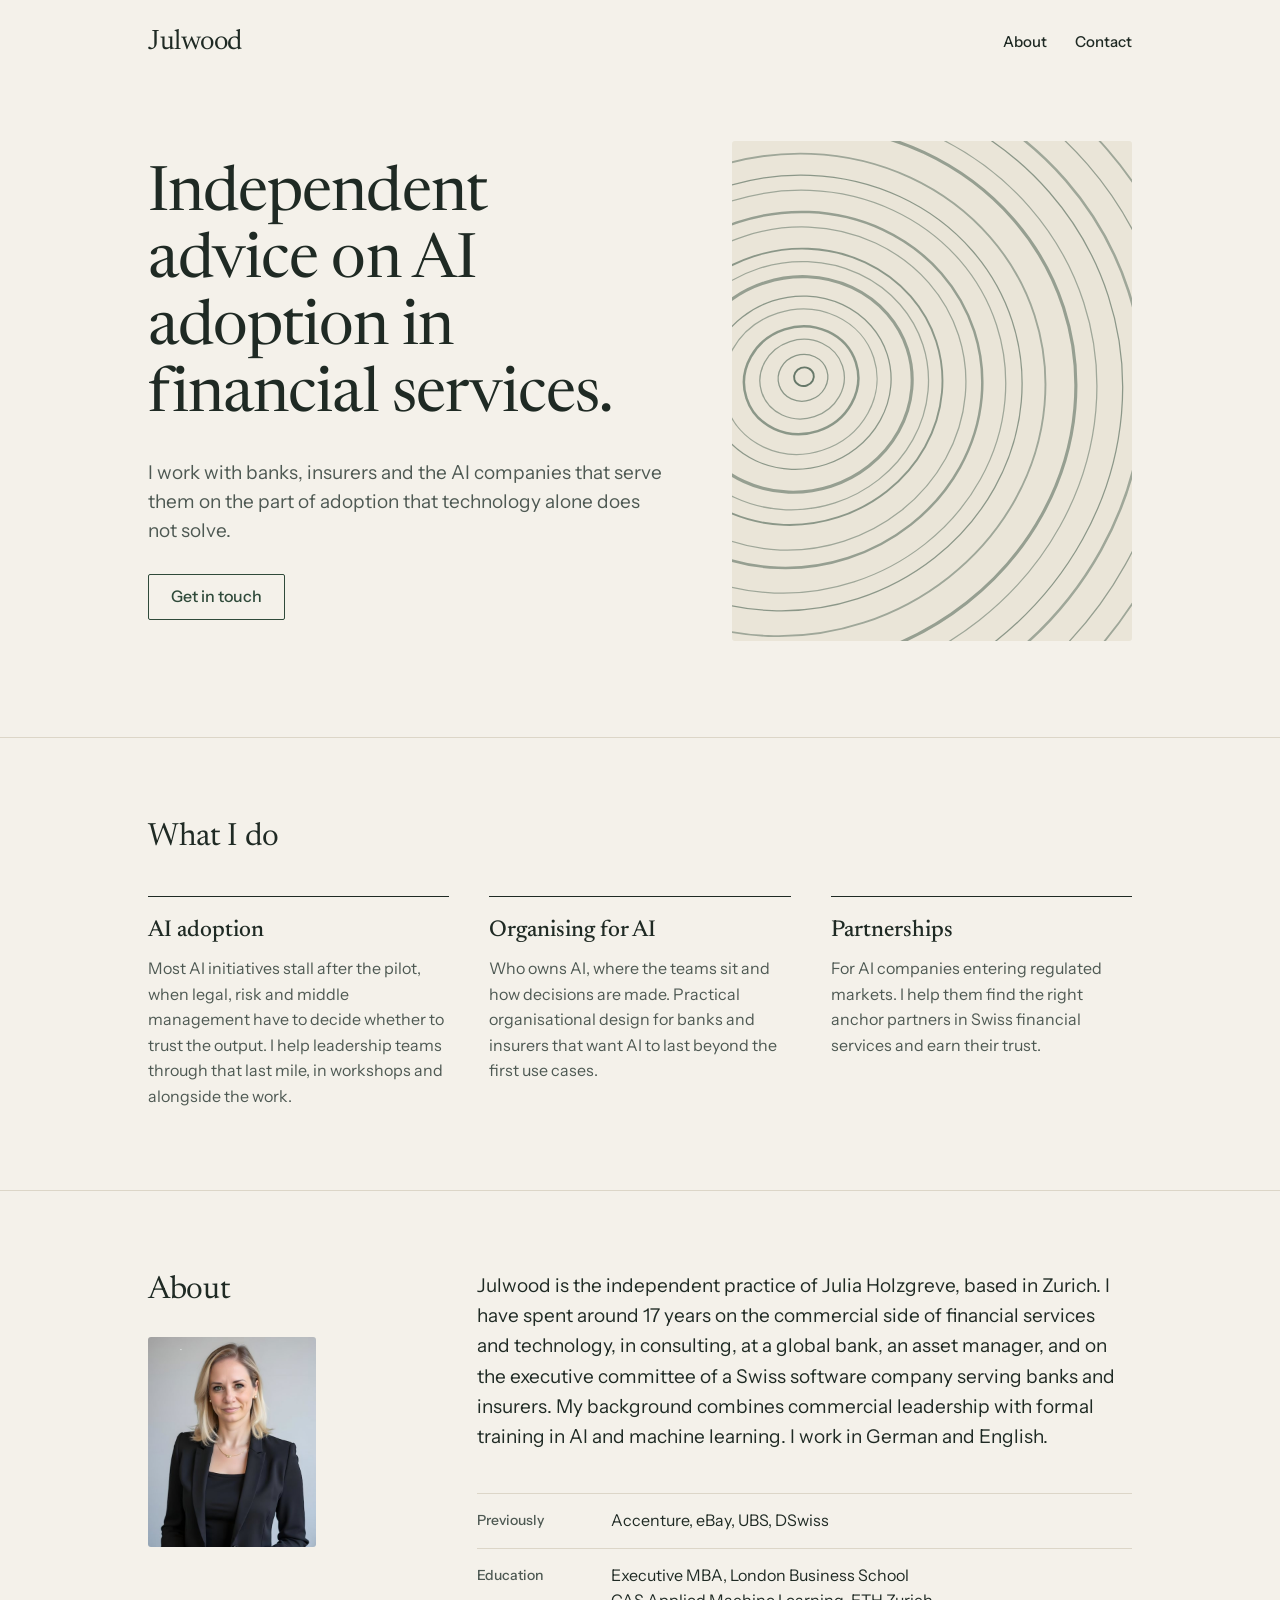
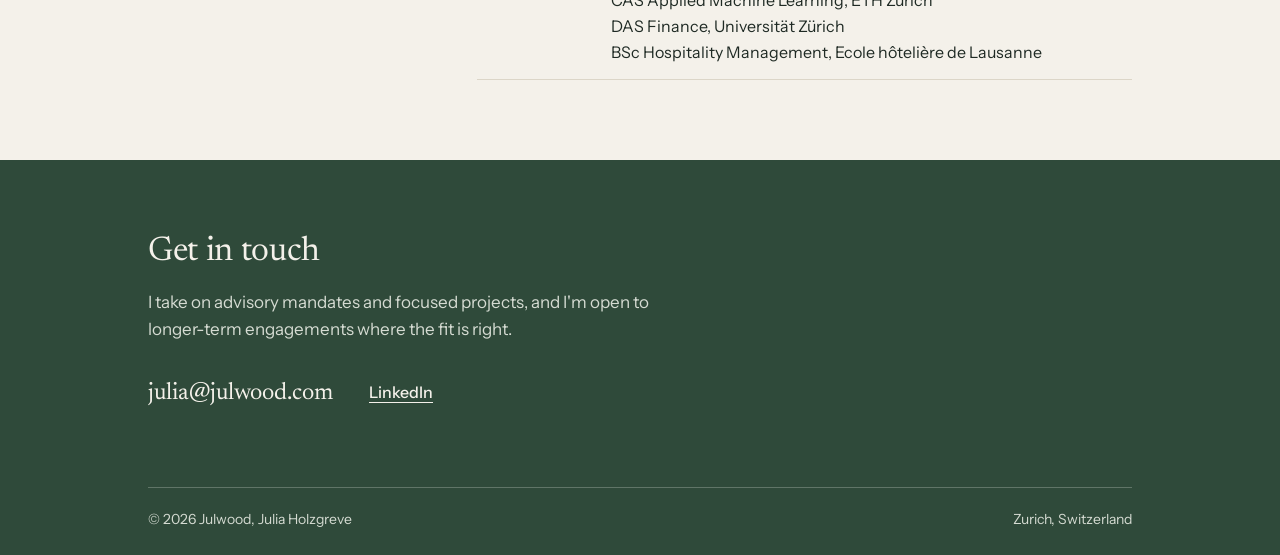
==== index.html @ 846b31ed "Add julwood.com one-page site Single-page site for Julwood: index.html with inline styles, portrait," ====
<!doctype html>
<html lang="en">
<head>
<meta charset="utf-8">
<meta name="viewport" content="width=device-width, initial-scale=1">
<title>Julwood | AI adoption in financial services</title>
<meta name="description" content="Julwood is the independent practice of Julia Holzgreve in Zurich. Independent advice on AI adoption in financial services.">
<link rel="canonical" href="https://julwood.com/">
<meta property="og:type" content="website">
<meta property="og:title" content="Julwood | AI adoption in financial services">
<meta property="og:description" content="Julwood is the independent practice of Julia Holzgreve in Zurich. Independent advice on AI adoption in financial services.">
<meta property="og:url" content="https://julwood.com/">
<meta name="theme-color" content="#F4F1EA">
<link rel="icon" href="favicon.svg" type="image/svg+xml">
<link rel="preconnect" href="https://fonts.googleapis.com">
<link rel="preconnect" href="https://fonts.gstatic.com" crossorigin>
<link href="https://fonts.googleapis.com/css2?family=Instrument+Sans:wght@400;500;600&amp;family=Newsreader:opsz,wght@6..72,300..500&amp;display=swap" rel="stylesheet">
<style>
:root {
  /* Layout: one centred column, max 1080px; sections stack, contact band fills the rest of the screen */
  --ground: #F4F1EA;
  --ink: #1F2A24;
  --accent: #2F4A3A;
  --muted: #4E5953;
  --line: #DCD6C8;
  --panel: #EAE5D8;
  --on-accent: #F4F1EA;
  --on-accent-muted: #D5DBD2;
  --serif: 'Newsreader', Georgia, 'Times New Roman', serif;
  --sans: 'Instrument Sans', system-ui, -apple-system, 'Segoe UI', sans-serif;
  color-scheme: light;
}
* { box-sizing: border-box; }
html { scroll-behavior: smooth; -webkit-text-size-adjust: 100%; text-size-adjust: 100%; }
body {
  margin: 0;
  min-height: 100vh;
  display: flex;
  flex-direction: column;
  background: var(--ground);
  color: var(--ink);
  font-family: var(--sans);
  font-size: 17px;
  line-height: 1.6;
}
a { color: var(--accent); }
a:hover { color: var(--ink); }
a:focus-visible { outline: 2px solid var(--accent); outline-offset: 3px; border-radius: 2px; }
h1, h2, h3, p { margin: 0; }
h1, h2, h3 { font-family: var(--serif); }
h2 { font-weight: 400; font-size: 32px; line-height: 1.2; letter-spacing: -0.01em; }

.wrap {
  width: 100%;
  max-width: 1080px;
  margin: 0 auto;
  padding-left: clamp(20px, 5vw, 48px);
  padding-right: clamp(20px, 5vw, 48px);
}

/* Header */
.site-header { padding-top: 20px; padding-bottom: 20px; display: flex; justify-content: space-between; align-items: center; gap: 24px; }
.wordmark { font-family: var(--serif); font-size: 28px; font-weight: 400; letter-spacing: -0.01em; color: var(--ink); text-decoration: none; display: inline-flex; align-items: center; min-height: 44px; }
.site-nav { display: flex; gap: 28px; align-items: center; }
.site-nav a { font-size: 15px; font-weight: 500; color: var(--ink); text-decoration: none; display: inline-flex; align-items: center; min-height: 44px; }
.site-nav a:hover, .wordmark:hover { color: var(--accent); }

main { flex: 1 0 auto; display: flex; flex-direction: column; }

/* Hero */
.hero { padding-top: 56px; padding-bottom: 96px; display: flex; flex-wrap: wrap; gap: 56px 64px; align-items: center; }
.hero-text { flex: 1 1 440px; min-width: 0; display: flex; flex-direction: column; gap: 28px; }
.hero h1 { font-weight: 400; font-size: clamp(38px, 5vw, 62px); line-height: 1.08; letter-spacing: -0.015em; text-wrap: balance; }
.hero-lead { font-size: 19px; line-height: 1.55; color: var(--muted); max-width: 30em; text-wrap: pretty; }
.button { align-self: flex-start; display: inline-flex; align-items: center; min-height: 46px; padding: 0 22px; border: 1px solid var(--accent); border-radius: 2px; color: var(--accent); font-size: 16px; font-weight: 500; text-decoration: none; transition: background-color 0.15s ease, color 0.15s ease; }
.button:hover { background: var(--accent); color: var(--on-accent); }
.rings { flex: 1 1 320px; max-width: 400px; aspect-ratio: 4 / 5; overflow: hidden; border-radius: 3px; background: var(--panel); color: var(--accent); }
.rings svg { width: 100%; height: 100%; display: block; }

/* Sections */
.band { border-top: 1px solid var(--line); }
.services { padding-top: 80px; padding-bottom: 80px; display: flex; flex-direction: column; gap: 40px; }
.service-grid { display: grid; grid-template-columns: repeat(auto-fit, minmax(min(260px, 100%), 1fr)); gap: 40px; }
.service { border-top: 1px solid var(--ink); padding-top: 20px; display: flex; flex-direction: column; gap: 10px; }
.service h3 { font-weight: 500; font-size: 23px; line-height: 1.25; }
.service p { font-size: 16px; line-height: 1.6; color: var(--muted); text-wrap: pretty; }

.about { padding-top: 80px; padding-bottom: 80px; display: flex; flex-wrap: wrap; gap: 32px 64px; }
.about-side { flex: 1 1 200px; display: flex; flex-direction: column; gap: 28px; align-items: flex-start; }
.portrait { width: 168px; height: 210px; object-fit: cover; object-position: 50% 15%; border-radius: 3px; display: block; }
.about-main { flex: 3 1 460px; min-width: 0; display: flex; flex-direction: column; gap: 24px; }
.about-text { font-size: 19px; line-height: 1.6; max-width: 34em; text-wrap: pretty; }
.facts { margin: 16px 0 0; display: flex; flex-direction: column; border-bottom: 1px solid var(--line); }
.fact { display: flex; flex-wrap: wrap; gap: 4px 24px; padding: 14px 0; border-top: 1px solid var(--line); }
.fact dt { flex: 0 0 110px; font-size: 14px; font-weight: 500; color: var(--muted); line-height: 1.85; }
.fact dd { flex: 1 1 260px; margin: 0; font-size: 16px; }

/* Contact */
.contact { flex: 1 0 auto; display: flex; flex-direction: column; justify-content: space-between; background: var(--accent); color: var(--on-accent); }
.contact-inner { padding-top: 72px; padding-bottom: 72px; display: flex; flex-direction: column; gap: 16px; }
.contact h2 { font-size: 34px; }
.contact-lead { font-size: 17px; line-height: 1.6; color: var(--on-accent-muted); max-width: 32em; text-wrap: pretty; }
.contact-links { margin-top: 12px; display: flex; flex-wrap: wrap; gap: 8px 36px; align-items: center; }
.contact a { color: var(--on-accent); text-underline-offset: 4px; display: inline-flex; align-items: center; min-height: 44px; }
.contact a:hover { color: #FFFFFF; }
.contact a:focus-visible { outline-color: var(--on-accent); }
.contact-email { font-family: var(--serif); font-size: 24px; line-height: 1.3; text-decoration: none; overflow-wrap: anywhere; }
.contact-email:hover { text-decoration: underline; }
.contact-linkedin { font-size: 16px; font-weight: 500; }
.site-footer-inner { border-top: 1px solid rgba(244, 241, 234, 0.25); padding: 20px 0 24px; display: flex; flex-wrap: wrap; justify-content: space-between; gap: 4px 24px; font-size: 14px; color: var(--on-accent-muted); }

@media (prefers-reduced-motion: reduce) {
  html { scroll-behavior: auto; }
  .button { transition: none; }
}
</style>
</head>
<body id="top">

<header class="wrap site-header">
  <a class="wordmark" href="#top">Julwood</a>
  <nav class="site-nav" aria-label="Sections">
    <a href="#about">About</a>
    <a href="#contact">Contact</a>
  </nav>
</header>

<main>

<section class="wrap hero">
  <div class="hero-text">
    <h1>Independent advice on AI adoption in financial services.</h1>
    <p class="hero-lead">I work with banks, insurers and the AI companies that serve them on the part of adoption that technology alone does not solve.</p>
    <a class="button" href="#contact">Get in touch</a>
  </div>
  <div class="rings">
    <svg aria-hidden="true" viewBox="200 40 320 400" preserveAspectRatio="xMidYMid slice">
      <g fill="none" stroke="currentColor" transform="rotate(-18 258 228)">
        <ellipse cx="257.4" cy="228.4" rx="8" ry="7.4" stroke-width="1.5" opacity="0.7"></ellipse>
        <ellipse cx="256.4" cy="229" rx="20" ry="18.6" stroke-width="1" opacity="0.5"></ellipse>
        <ellipse cx="255.4" cy="229.8" rx="34" ry="31.6" stroke-width="1" opacity="0.45"></ellipse>
        <ellipse cx="254.4" cy="230.4" rx="46" ry="42.8" stroke-width="2" opacity="0.5"></ellipse>
        <ellipse cx="253.2" cy="231.2" rx="62" ry="57.7" stroke-width="1" opacity="0.4"></ellipse>
        <ellipse cx="252.3" cy="231.8" rx="74" ry="68.8" stroke-width="1" opacity="0.5"></ellipse>
        <ellipse cx="250.9" cy="232.8" rx="92" ry="85.6" stroke-width="2.5" opacity="0.45"></ellipse>
        <ellipse cx="249.8" cy="233.5" rx="106" ry="98.6" stroke-width="1" opacity="0.4"></ellipse>
        <ellipse cx="248.8" cy="234.1" rx="118" ry="109.7" stroke-width="1.5" opacity="0.5"></ellipse>
        <ellipse cx="247.3" cy="235.1" rx="138" ry="128.3" stroke-width="1" opacity="0.4"></ellipse>
        <ellipse cx="246.2" cy="235.9" rx="152" ry="141.4" stroke-width="2" opacity="0.45"></ellipse>
        <ellipse cx="244.7" cy="236.9" rx="172" ry="160" stroke-width="1" opacity="0.4"></ellipse>
        <ellipse cx="243.6" cy="237.6" rx="186" ry="173" stroke-width="1" opacity="0.5"></ellipse>
        <ellipse cx="242" cy="238.7" rx="206" ry="191.6" stroke-width="1.5" opacity="0.4"></ellipse>
        <ellipse cx="240" cy="240" rx="232" ry="215.8" stroke-width="2.5" opacity="0.45"></ellipse>
        <ellipse cx="238.6" cy="240.9" rx="250" ry="232.5" stroke-width="1" opacity="0.4"></ellipse>
        <ellipse cx="236.9" cy="242.1" rx="272" ry="253" stroke-width="1" opacity="0.5"></ellipse>
        <ellipse cx="235.5" cy="243" rx="290" ry="269.7" stroke-width="2" opacity="0.4"></ellipse>
        <ellipse cx="233.6" cy="244.2" rx="314" ry="292" stroke-width="1" opacity="0.45"></ellipse>
        <ellipse cx="231.9" cy="245.4" rx="336" ry="312.5" stroke-width="1.5" opacity="0.4"></ellipse>
        <ellipse cx="230.1" cy="246.6" rx="360" ry="334.8" stroke-width="1" opacity="0.45"></ellipse>
      </g>
    </svg>
  </div>
</section>

<section class="band" aria-labelledby="services-title">
  <div class="wrap services">
    <h2 id="services-title">What I do</h2>
    <div class="service-grid">
      <div class="service">
        <h3>AI adoption</h3>
        <p>Most AI initiatives stall after the pilot, when legal, risk and middle management have to decide whether to trust the output. I help leadership teams through that last mile, in workshops and alongside the work.</p>
      </div>
      <div class="service">
        <h3>Organising for AI</h3>
        <p>Who owns AI, where the teams sit and how decisions are made. Practical organisational design for banks and insurers that want AI to last beyond the first use cases.</p>
      </div>
      <div class="service">
        <h3>Partnerships</h3>
        <p>For AI companies entering regulated markets. I help them find the right anchor partners in Swiss financial services and earn their trust.</p>
      </div>
    </div>
  </div>
</section>

<section class="band" id="about" aria-labelledby="about-title">
  <div class="wrap about">
    <div class="about-side">
      <h2 id="about-title">About</h2>
      <img class="portrait" src="assets/julia-holzgreve.jpg" width="168" height="210" alt="Portrait of Julia Holzgreve">
    </div>
    <div class="about-main">
      <p class="about-text">Julwood is the independent practice of Julia Holzgreve, based in Zurich. I have spent around 17 years on the commercial side of financial services and technology, in consulting, at a global bank, an asset manager, and on the executive committee of a Swiss software company serving banks and insurers. My background combines commercial leadership with formal training in AI and machine learning. I work in German and English.</p>
      <dl class="facts">
        <div class="fact">
          <dt>Previously</dt>
          <dd>Accenture, eBay, UBS, DSwiss</dd>
        </div>
        <div class="fact">
          <dt>Education</dt>
          <dd>Executive MBA, London Business School<br>CAS Applied Machine Learning, ETH Zurich<br>DAS Finance, Universität Zürich<br>BSc Hospitality Management, Ecole hôtelière de Lausanne</dd>
        </div>
      </dl>
    </div>
  </div>
</section>

<section class="contact" id="contact" aria-labelledby="contact-title">
  <div class="wrap contact-inner">
    <h2 id="contact-title">Get in touch</h2>
    <p class="contact-lead">I take on advisory mandates and focused projects, and I'm open to longer-term engagements where the fit is right.</p>
    <div class="contact-links">
      <a class="contact-email" href="mailto:julia@julwood.com">julia@julwood.com</a>
      <a class="contact-linkedin" href="https://www.linkedin.com/in/jholzgreve/" rel="noopener">LinkedIn</a>
    </div>
  </div>
  <footer class="wrap">
    <div class="site-footer-inner">
      <span>© 2026 Julwood, Julia Holzgreve</span>
      <span>Zurich, Switzerland</span>
    </div>
  </footer>
</section>

</main>

</body>
</html>
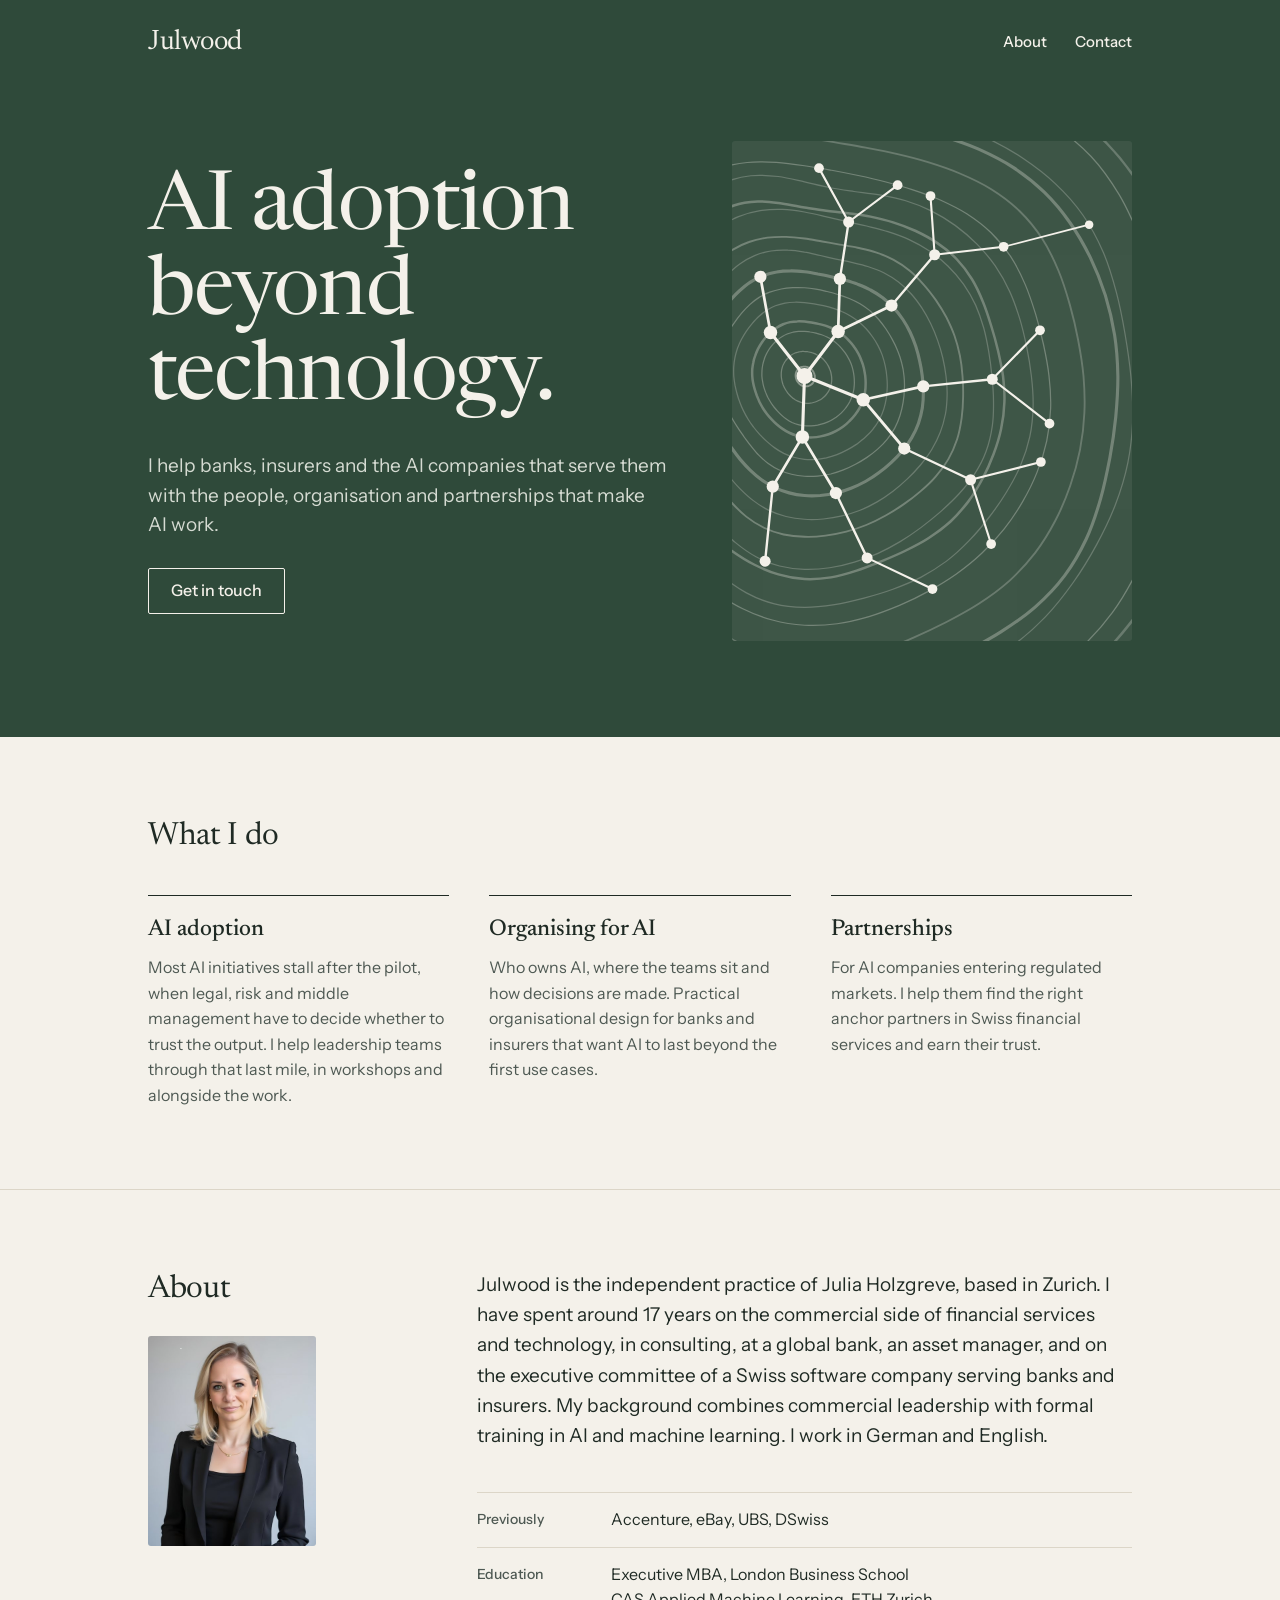
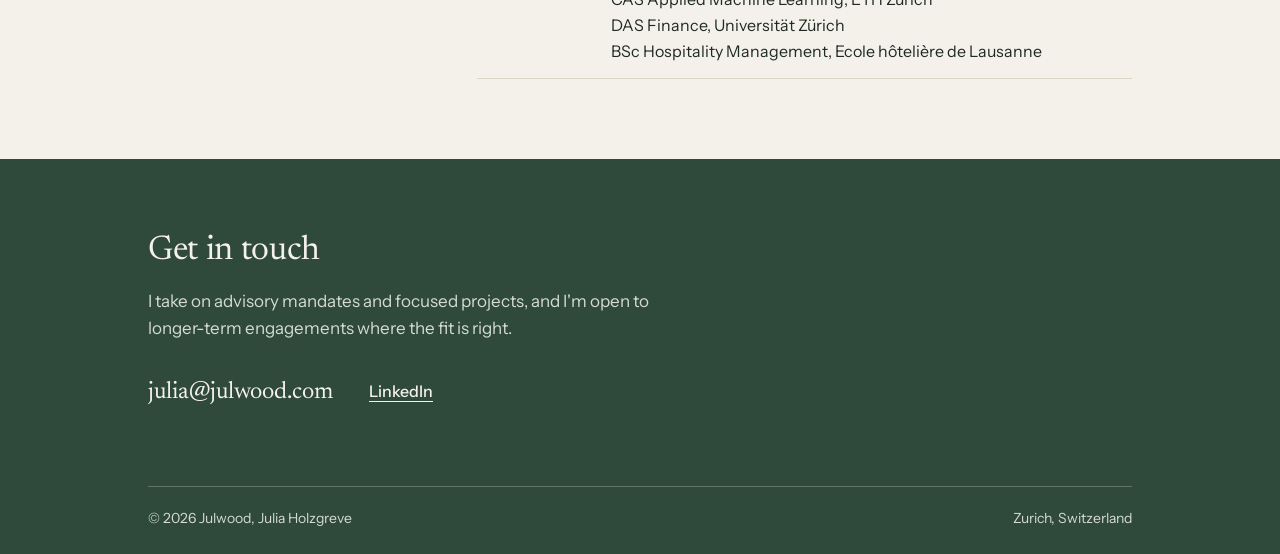
==== commit bda32965: "Publish version B: green top, new headline, organic rings with network - Headline is now "AI adoptio" ====
--- a/index.html
+++ b/index.html
@@ -3,21 +3,21 @@
 <head>
 <meta charset="utf-8">
 <meta name="viewport" content="width=device-width, initial-scale=1">
-<title>Julwood | AI adoption in financial services</title>
-<meta name="description" content="Julwood is the independent practice of Julia Holzgreve in Zurich. Independent advice on AI adoption in financial services.">
+<title>Julwood | AI adoption beyond technology</title>
+<meta name="description" content="Julwood is the independent practice of Julia Holzgreve in Zurich. AI adoption beyond technology, for banks, insurers and the AI companies that serve them.">
 <link rel="canonical" href="https://julwood.com/">
 <meta property="og:type" content="website">
-<meta property="og:title" content="Julwood | AI adoption in financial services">
-<meta property="og:description" content="Julwood is the independent practice of Julia Holzgreve in Zurich. Independent advice on AI adoption in financial services.">
+<meta property="og:title" content="Julwood | AI adoption beyond technology">
+<meta property="og:description" content="Julwood is the independent practice of Julia Holzgreve in Zurich. AI adoption beyond technology, for banks, insurers and the AI companies that serve them.">
 <meta property="og:url" content="https://julwood.com/">
-<meta name="theme-color" content="#F4F1EA">
+<meta name="theme-color" content="#2F4A3A">
 <link rel="icon" href="favicon.svg" type="image/svg+xml">
 <link rel="preconnect" href="https://fonts.googleapis.com">
 <link rel="preconnect" href="https://fonts.gstatic.com" crossorigin>
 <link href="https://fonts.googleapis.com/css2?family=Instrument+Sans:wght@400;500;600&amp;family=Newsreader:opsz,wght@6..72,300..500&amp;display=swap" rel="stylesheet">
 <style>
 :root {
-  /* Layout: one centred column, max 1080px; sections stack, contact band fills the rest of the screen */
+  /* Layout: one centred column, max 1080px; green top with headline and picture, sections stack, contact band fills the rest of the screen */
   --ground: #F4F1EA;
   --ink: #1F2A24;
   --accent: #2F4A3A;
@@ -58,23 +58,25 @@
   padding-right: clamp(20px, 5vw, 48px);
 }
 
-/* Header */
+/* Header and hero share the green top */
+.site-top, .hero-band { background: var(--accent); color: var(--on-accent); }
+.site-top a:focus-visible, .hero-band a:focus-visible { outline-color: var(--on-accent); }
 .site-header { padding-top: 20px; padding-bottom: 20px; display: flex; justify-content: space-between; align-items: center; gap: 24px; }
-.wordmark { font-family: var(--serif); font-size: 28px; font-weight: 400; letter-spacing: -0.01em; color: var(--ink); text-decoration: none; display: inline-flex; align-items: center; min-height: 44px; }
+.wordmark { font-family: var(--serif); font-size: 28px; font-weight: 400; letter-spacing: -0.01em; color: var(--on-accent); text-decoration: none; display: inline-flex; align-items: center; min-height: 44px; }
 .site-nav { display: flex; gap: 28px; align-items: center; }
-.site-nav a { font-size: 15px; font-weight: 500; color: var(--ink); text-decoration: none; display: inline-flex; align-items: center; min-height: 44px; }
-.site-nav a:hover, .wordmark:hover { color: var(--accent); }
+.site-nav a { font-size: 15px; font-weight: 500; color: var(--on-accent); text-decoration: none; display: inline-flex; align-items: center; min-height: 44px; }
+.site-nav a:hover, .wordmark:hover { color: #FFFFFF; }
 
 main { flex: 1 0 auto; display: flex; flex-direction: column; }
 
 /* Hero */
 .hero { padding-top: 56px; padding-bottom: 96px; display: flex; flex-wrap: wrap; gap: 56px 64px; align-items: center; }
 .hero-text { flex: 1 1 440px; min-width: 0; display: flex; flex-direction: column; gap: 28px; }
-.hero h1 { font-weight: 400; font-size: clamp(38px, 5vw, 62px); line-height: 1.08; letter-spacing: -0.015em; text-wrap: balance; }
-.hero-lead { font-size: 19px; line-height: 1.55; color: var(--muted); max-width: 30em; text-wrap: pretty; }
-.button { align-self: flex-start; display: inline-flex; align-items: center; min-height: 46px; padding: 0 22px; border: 1px solid var(--accent); border-radius: 2px; color: var(--accent); font-size: 16px; font-weight: 500; text-decoration: none; transition: background-color 0.15s ease, color 0.15s ease; }
-.button:hover { background: var(--accent); color: var(--on-accent); }
-.rings { flex: 1 1 320px; max-width: 400px; aspect-ratio: 4 / 5; overflow: hidden; border-radius: 3px; background: var(--panel); color: var(--accent); }
+.hero h1 { font-weight: 400; font-size: clamp(44px, 6.4vw, 84px); line-height: 1.04; letter-spacing: -0.02em; text-wrap: balance; }
+.hero-lead { font-size: 19px; line-height: 1.55; color: var(--on-accent-muted); max-width: 30em; text-wrap: pretty; }
+.button { align-self: flex-start; display: inline-flex; align-items: center; min-height: 46px; padding: 0 22px; border: 1px solid var(--on-accent); border-radius: 2px; color: var(--on-accent); font-size: 16px; font-weight: 500; text-decoration: none; transition: background-color 0.15s ease, color 0.15s ease; }
+.button:hover { background: var(--on-accent); color: var(--accent); }
+.rings { flex: 1 1 320px; max-width: 400px; aspect-ratio: 4 / 5; overflow: hidden; border-radius: 3px; background: rgba(244, 241, 234, 0.07); color: var(--on-accent); }
 .rings svg { width: 100%; height: 100%; display: block; }
 
 /* Sections */
@@ -117,52 +119,114 @@
 </head>
 <body id="top">
 
-<header class="wrap site-header">
+<header class="site-top">
+<div class="wrap site-header">
   <a class="wordmark" href="#top">Julwood</a>
   <nav class="site-nav" aria-label="Sections">
     <a href="#about">About</a>
     <a href="#contact">Contact</a>
   </nav>
+</div>
 </header>
 
 <main>
 
-<section class="wrap hero">
+<section class="hero-band">
+<div class="wrap hero">
   <div class="hero-text">
-    <h1>Independent advice on AI adoption in financial services.</h1>
-    <p class="hero-lead">I work with banks, insurers and the AI companies that serve them on the part of adoption that technology alone does not solve.</p>
+    <h1>AI adoption beyond technology.</h1>
+    <p class="hero-lead">I help banks, insurers and the AI companies that serve them with the people, organisation and partnerships that make AI work.</p>
     <a class="button" href="#contact">Get in touch</a>
   </div>
   <div class="rings">
     <svg aria-hidden="true" viewBox="200 40 320 400" preserveAspectRatio="xMidYMid slice">
-      <g fill="none" stroke="currentColor" transform="rotate(-18 258 228)">
-        <ellipse cx="257.4" cy="228.4" rx="8" ry="7.4" stroke-width="1.5" opacity="0.7"></ellipse>
-        <ellipse cx="256.4" cy="229" rx="20" ry="18.6" stroke-width="1" opacity="0.5"></ellipse>
-        <ellipse cx="255.4" cy="229.8" rx="34" ry="31.6" stroke-width="1" opacity="0.45"></ellipse>
-        <ellipse cx="254.4" cy="230.4" rx="46" ry="42.8" stroke-width="2" opacity="0.5"></ellipse>
-        <ellipse cx="253.2" cy="231.2" rx="62" ry="57.7" stroke-width="1" opacity="0.4"></ellipse>
-        <ellipse cx="252.3" cy="231.8" rx="74" ry="68.8" stroke-width="1" opacity="0.5"></ellipse>
-        <ellipse cx="250.9" cy="232.8" rx="92" ry="85.6" stroke-width="2.5" opacity="0.45"></ellipse>
-        <ellipse cx="249.8" cy="233.5" rx="106" ry="98.6" stroke-width="1" opacity="0.4"></ellipse>
-        <ellipse cx="248.8" cy="234.1" rx="118" ry="109.7" stroke-width="1.5" opacity="0.5"></ellipse>
-        <ellipse cx="247.3" cy="235.1" rx="138" ry="128.3" stroke-width="1" opacity="0.4"></ellipse>
-        <ellipse cx="246.2" cy="235.9" rx="152" ry="141.4" stroke-width="2" opacity="0.45"></ellipse>
-        <ellipse cx="244.7" cy="236.9" rx="172" ry="160" stroke-width="1" opacity="0.4"></ellipse>
-        <ellipse cx="243.6" cy="237.6" rx="186" ry="173" stroke-width="1" opacity="0.5"></ellipse>
-        <ellipse cx="242" cy="238.7" rx="206" ry="191.6" stroke-width="1.5" opacity="0.4"></ellipse>
-        <ellipse cx="240" cy="240" rx="232" ry="215.8" stroke-width="2.5" opacity="0.45"></ellipse>
-        <ellipse cx="238.6" cy="240.9" rx="250" ry="232.5" stroke-width="1" opacity="0.4"></ellipse>
-        <ellipse cx="236.9" cy="242.1" rx="272" ry="253" stroke-width="1" opacity="0.5"></ellipse>
-        <ellipse cx="235.5" cy="243" rx="290" ry="269.7" stroke-width="2" opacity="0.4"></ellipse>
-        <ellipse cx="233.6" cy="244.2" rx="314" ry="292" stroke-width="1" opacity="0.45"></ellipse>
-        <ellipse cx="231.9" cy="245.4" rx="336" ry="312.5" stroke-width="1.5" opacity="0.4"></ellipse>
-        <ellipse cx="230.1" cy="246.6" rx="360" ry="334.8" stroke-width="1" opacity="0.45"></ellipse>
-      </g>
-    </svg>
-  </div>
-</section>
-
-<section class="band" aria-labelledby="services-title">
+<g fill="none" stroke="currentColor" opacity="0.6">
+<path d="M 266.2 228 C 266.3 228.4 266.3 228.7 266.3 229.1 C 266.3 229.5 266.3 229.8 266.2 230.2 C 266.1 230.6 266.1 230.9 265.9 231.3 C 265.8 231.6 265.7 232 265.5 232.3 C 265.3 232.7 265.1 233 264.9 233.3 C 264.7 233.6 264.5 233.9 264.2 234.2 C 263.9 234.5 263.6 234.7 263.3 234.9 C 263 235.2 262.7 235.4 262.3 235.5 C 262 235.7 261.7 235.8 261.3 236 C 260.9 236.1 260.6 236.2 260.2 236.2 C 259.8 236.3 259.5 236.3 259.1 236.3 C 258.7 236.3 258.4 236.3 258 236.3 C 257.6 236.2 257.3 236.1 256.9 236 C 256.6 235.9 256.3 235.8 255.9 235.7 C 255.6 235.5 255.3 235.3 255 235.2 C 254.7 235 254.5 234.8 254.2 234.6 C 254 234.4 253.7 234.1 253.5 233.9 C 253.3 233.7 253 233.4 252.8 233.2 C 252.6 232.9 252.5 232.6 252.3 232.4 C 252.1 232.1 252 231.8 251.8 231.6 C 251.7 231.3 251.6 231 251.5 230.7 C 251.4 230.4 251.3 230.1 251.2 229.8 C 251.1 229.5 251 229.2 251 228.9 C 250.9 228.6 250.9 228.3 250.9 228 C 250.9 227.7 250.9 227.4 250.9 227.1 C 250.9 226.8 251 226.4 251 226.1 C 251.1 225.8 251.2 225.5 251.3 225.2 C 251.4 224.9 251.5 224.6 251.6 224.3 C 251.8 224 251.9 223.8 252.1 223.5 C 252.3 223.2 252.5 223 252.7 222.7 C 252.9 222.5 253.2 222.2 253.4 222 C 253.7 221.8 253.9 221.6 254.2 221.5 C 254.5 221.3 254.8 221.1 255.1 221 C 255.4 220.9 255.7 220.8 256 220.7 C 256.4 220.6 256.7 220.5 257 220.5 C 257.3 220.5 257.7 220.5 258 220.5 C 258.3 220.5 258.7 220.5 259 220.5 C 259.3 220.6 259.6 220.7 259.9 220.7 C 260.3 220.8 260.6 220.9 260.9 221.1 C 261.2 221.2 261.5 221.3 261.8 221.5 C 262.1 221.6 262.3 221.8 262.6 222 C 262.9 222.2 263.1 222.4 263.4 222.6 C 263.6 222.8 263.9 223.1 264.1 223.3 C 264.3 223.6 264.5 223.8 264.7 224.1 C 264.9 224.4 265.1 224.7 265.3 225 C 265.4 225.3 265.6 225.6 265.7 225.9 C 265.8 226.3 266 226.6 266 226.9 C 266.1 227.3 266.2 227.6 266.2 228 Z" stroke-width="1.5" opacity="0.7"></path>
+<path d="M 279.6 228 C 279.8 228.9 279.8 229.9 279.8 230.9 C 279.8 231.8 279.7 232.8 279.5 233.8 C 279.4 234.7 279.1 235.7 278.8 236.6 C 278.5 237.6 278.2 238.5 277.7 239.4 C 277.3 240.3 276.7 241.1 276.1 241.9 C 275.6 242.7 274.9 243.5 274.2 244.2 C 273.5 244.9 272.7 245.5 271.9 246.1 C 271.1 246.7 270.2 247.2 269.3 247.6 C 268.5 248.1 267.5 248.5 266.6 248.8 C 265.7 249.1 264.7 249.4 263.8 249.6 C 262.8 249.7 261.8 249.9 260.9 249.9 C 259.9 249.9 258.9 249.8 258 249.7 C 257.1 249.6 256.1 249.4 255.2 249.1 C 254.3 248.8 253.4 248.5 252.6 248.1 C 251.8 247.7 251 247.3 250.2 246.8 C 249.5 246.3 248.7 245.8 248.1 245.2 C 247.4 244.7 246.8 244.1 246.2 243.4 C 245.6 242.8 245 242.2 244.5 241.5 C 244 240.8 243.5 240.1 243.1 239.4 C 242.7 238.7 242.3 238 241.9 237.3 C 241.5 236.6 241.2 235.8 240.9 235.1 C 240.6 234.3 240.4 233.6 240.2 232.8 C 240 232 239.8 231.2 239.7 230.4 C 239.5 229.6 239.5 228.8 239.4 228 C 239.4 227.2 239.4 226.4 239.4 225.6 C 239.5 224.7 239.6 223.9 239.7 223.1 C 239.9 222.3 240.1 221.5 240.3 220.7 C 240.6 219.9 240.9 219.1 241.3 218.4 C 241.7 217.6 242.1 216.9 242.6 216.2 C 243.1 215.5 243.6 214.8 244.2 214.2 C 244.8 213.6 245.4 212.9 246 212.4 C 246.7 211.8 247.3 211.3 248.1 210.8 C 248.8 210.4 249.6 210 250.4 209.6 C 251.2 209.3 252 209.1 252.9 208.9 C 253.7 208.7 254.6 208.5 255.4 208.4 C 256.3 208.4 257.1 208.3 258 208.4 C 258.9 208.4 259.7 208.5 260.6 208.6 C 261.4 208.7 262.2 208.9 263.1 209.1 C 263.9 209.3 264.7 209.6 265.5 209.9 C 266.3 210.2 267.1 210.6 267.8 211 C 268.6 211.3 269.4 211.8 270.1 212.3 C 270.8 212.7 271.5 213.3 272.2 213.8 C 272.8 214.4 273.4 215 274 215.7 C 274.6 216.4 275.2 217.1 275.7 217.8 C 276.2 218.5 276.7 219.3 277.1 220.1 C 277.5 220.9 277.9 221.7 278.2 222.6 C 278.6 223.4 278.9 224.3 279.1 225.2 C 279.3 226.1 279.5 227.1 279.6 228 Z" stroke-width="1" opacity="0.5"></path>
+<path d="M 297.6 228 C 297.8 229.7 297.9 231.5 297.9 233.3 C 297.9 235 297.7 236.8 297.5 238.6 C 297.2 240.3 296.8 242.1 296.2 243.8 C 295.6 245.5 294.9 247.2 294.1 248.8 C 293.2 250.4 292.2 252 291.1 253.4 C 290 254.9 288.8 256.2 287.5 257.5 C 286.2 258.7 284.8 259.9 283.3 261 C 281.8 262 280.3 263 278.7 263.8 C 277.1 264.6 275.4 265.3 273.7 265.9 C 272 266.5 270.3 266.9 268.5 267.3 C 266.8 267.6 265 267.8 263.3 267.9 C 261.5 268 259.7 268 258 267.8 C 256.3 267.7 254.5 267.4 252.9 266.9 C 251.2 266.5 249.6 265.9 248 265.2 C 246.5 264.4 245 263.5 243.7 262.6 C 242.3 261.7 241 260.6 239.8 259.5 C 238.6 258.4 237.5 257.3 236.4 256.1 C 235.4 255 234.4 253.8 233.4 252.6 C 232.5 251.3 231.6 250.1 230.8 248.8 C 230 247.6 229.3 246.3 228.6 245 C 228 243.6 227.4 242.3 226.8 240.9 C 226.3 239.5 225.8 238.1 225.4 236.7 C 225 235.3 224.7 233.9 224.5 232.4 C 224.2 231 224 229.5 223.9 228 C 223.9 226.5 223.9 225 224 223.5 C 224.1 222 224.3 220.5 224.6 219 C 224.9 217.6 225.3 216.1 225.8 214.6 C 226.2 213.2 226.8 211.8 227.5 210.4 C 228.2 209 229 207.7 229.8 206.4 C 230.7 205.1 231.7 203.9 232.7 202.7 C 233.7 201.5 234.9 200.4 236.1 199.4 C 237.3 198.4 238.5 197.4 239.9 196.6 C 241.2 195.8 242.6 195 244.1 194.4 C 245.6 193.8 247.1 193.4 248.6 193 C 250.2 192.7 251.7 192.4 253.3 192.3 C 254.9 192.2 256.4 192.2 258 192.3 C 259.6 192.4 261.1 192.5 262.6 192.8 C 264.2 193 265.7 193.3 267.2 193.7 C 268.7 194.1 270.2 194.5 271.7 195 C 273.1 195.5 274.6 196.1 276 196.8 C 277.4 197.5 278.8 198.3 280.1 199.1 C 281.5 200 282.7 201 283.9 202.1 C 285.1 203.1 286.3 204.3 287.3 205.5 C 288.4 206.7 289.4 208 290.4 209.3 C 291.3 210.6 292.2 212 293 213.5 C 293.8 214.9 294.6 216.5 295.2 218 C 295.8 219.6 296.3 221.2 296.7 222.9 C 297.1 224.6 297.4 226.3 297.6 228 Z" stroke-width="1" opacity="0.5"></path>
+<path d="M 306.6 228 C 306.8 230.1 307 232.3 306.9 234.4 C 306.9 236.6 306.8 238.8 306.4 241 C 306.1 243.1 305.5 245.3 304.8 247.4 C 304.1 249.5 303.2 251.5 302.1 253.5 C 301.1 255.4 299.8 257.3 298.5 259 C 297.1 260.8 295.6 262.5 294 264 C 292.5 265.6 290.8 267.1 289 268.4 C 287.2 269.7 285.3 270.9 283.4 271.9 C 281.4 273 279.4 273.9 277.3 274.6 C 275.2 275.3 273.1 275.9 270.9 276.3 C 268.8 276.7 266.6 277 264.5 277.1 C 262.3 277.2 260.1 277.1 258 276.9 C 255.9 276.7 253.8 276.3 251.7 275.7 C 249.7 275.1 247.7 274.3 245.8 273.4 C 243.9 272.6 242.2 271.5 240.5 270.3 C 238.8 269.2 237.2 267.9 235.7 266.6 C 234.2 265.3 232.8 263.9 231.5 262.5 C 230.2 261.1 228.9 259.7 227.8 258.2 C 226.7 256.7 225.6 255.2 224.6 253.6 C 223.7 252 222.8 250.4 222 248.8 C 221.3 247.1 220.6 245.5 219.9 243.8 C 219.3 242.1 218.7 240.4 218.2 238.7 C 217.7 236.9 217.2 235.2 216.9 233.4 C 216.5 231.6 216.3 229.8 216.2 228 C 216.1 226.2 216.1 224.3 216.2 222.5 C 216.4 220.7 216.7 218.8 217.1 217 C 217.4 215.2 217.9 213.4 218.6 211.7 C 219.2 209.9 219.9 208.2 220.7 206.5 C 221.6 204.8 222.5 203.2 223.6 201.6 C 224.6 200 225.8 198.5 227 197 C 228.3 195.6 229.6 194.2 231.1 192.9 C 232.5 191.6 234.1 190.4 235.7 189.4 C 237.3 188.3 239.1 187.4 240.9 186.6 C 242.7 185.9 244.6 185.3 246.5 184.9 C 248.4 184.5 250.3 184.3 252.2 184.3 C 254.2 184.2 256.1 184.3 258 184.4 C 259.9 184.6 261.8 184.9 263.6 185.2 C 265.5 185.5 267.3 185.8 269.2 186.3 C 271 186.7 272.9 187.2 274.7 187.7 C 276.5 188.3 278.3 189 280.1 189.8 C 281.8 190.6 283.5 191.5 285.2 192.6 C 286.8 193.6 288.4 194.8 289.9 196.1 C 291.4 197.4 292.8 198.8 294.1 200.3 C 295.5 201.7 296.7 203.3 297.9 205 C 299.1 206.6 300.1 208.3 301.1 210.1 C 302.1 211.9 302.9 213.8 303.6 215.8 C 304.4 217.7 305 219.7 305.5 221.8 C 305.9 223.8 306.3 225.9 306.6 228 Z" stroke-width="2" opacity="0.5"></path>
+<path d="M 323.8 228 C 324.1 230.9 324.3 233.8 324.2 236.7 C 324.1 239.6 323.9 242.6 323.5 245.5 C 323 248.5 322.4 251.5 321.5 254.3 C 320.6 257.2 319.4 260 318 262.6 C 316.6 265.3 314.9 267.9 313 270.2 C 311.2 272.6 309 274.8 306.8 276.8 C 304.6 278.9 302.2 280.7 299.8 282.5 C 297.3 284.2 294.8 285.7 292.1 287.1 C 289.5 288.5 286.8 289.8 284 290.9 C 281.3 291.9 278.4 292.8 275.5 293.5 C 272.7 294.1 269.7 294.6 266.8 294.8 C 263.9 295 260.9 295 258 294.7 C 255.1 294.4 252.2 293.8 249.4 293 C 246.7 292.2 244 291.1 241.4 289.9 C 238.9 288.6 236.4 287.1 234.2 285.5 C 231.9 283.9 229.8 282.1 227.8 280.3 C 225.8 278.5 223.9 276.6 222.1 274.7 C 220.4 272.8 218.7 270.8 217.2 268.8 C 215.6 266.8 214.2 264.7 212.9 262.6 C 211.6 260.5 210.4 258.3 209.3 256.1 C 208.2 253.9 207.2 251.7 206.4 249.4 C 205.5 247.1 204.7 244.8 204.1 242.4 C 203.4 240.1 202.9 237.7 202.4 235.3 C 202 232.9 201.6 230.5 201.4 228 C 201.3 225.5 201.2 223 201.4 220.5 C 201.5 218.1 201.9 215.6 202.4 213.1 C 202.9 210.6 203.6 208.2 204.4 205.8 C 205.3 203.4 206.3 201.1 207.5 198.8 C 208.7 196.6 210 194.4 211.4 192.3 C 212.9 190.1 214.4 188.1 216.1 186.1 C 217.8 184.1 219.5 182.1 221.4 180.4 C 223.4 178.6 225.4 176.9 227.7 175.4 C 229.9 174 232.3 172.8 234.7 171.8 C 237.2 170.9 239.8 170.2 242.4 169.7 C 245 169.3 247.6 169.1 250.2 169 C 252.8 168.9 255.4 169.1 258 169.3 C 260.6 169.5 263.1 169.9 265.6 170.3 C 268.1 170.7 270.6 171.2 273.1 171.7 C 275.6 172.3 278 172.9 280.5 173.7 C 282.9 174.5 285.4 175.3 287.8 176.4 C 290.2 177.4 292.6 178.6 294.8 180 C 297.1 181.4 299.3 182.9 301.4 184.6 C 303.4 186.3 305.4 188.2 307.3 190.2 C 309.1 192.2 310.8 194.3 312.4 196.6 C 314 198.8 315.5 201.2 316.8 203.7 C 318.1 206.1 319.2 208.7 320.2 211.3 C 321.1 214 321.9 216.7 322.5 219.5 C 323.1 222.3 323.6 225.1 323.8 228 Z" stroke-width="1" opacity="0.4"></path>
+<path d="M 337.6 228 C 338 231.5 338.1 235 337.9 238.5 C 337.8 242 337.5 245.6 336.9 249.1 C 336.3 252.7 335.5 256.2 334.4 259.6 C 333.3 263.1 331.9 266.5 330.2 269.7 C 328.5 272.8 326.4 275.9 324.1 278.7 C 321.9 281.5 319.2 284.1 316.5 286.5 C 313.8 288.9 310.9 291.1 308 293.1 C 305 295.1 301.9 297 298.8 298.6 C 295.6 300.3 292.4 301.8 289.1 303.1 C 285.8 304.4 282.4 305.5 279 306.4 C 275.6 307.2 272 307.8 268.5 308.1 C 265 308.4 261.5 308.5 258 308.2 C 254.5 308 251 307.5 247.6 306.6 C 244.3 305.8 240.9 304.7 237.8 303.2 C 234.7 301.8 231.7 300 229 298 C 226.3 296 223.8 293.7 221.4 291.3 C 219.1 289 217.1 286.4 215.1 283.9 C 213.1 281.5 211.3 278.9 209.5 276.5 C 207.8 274 206.1 271.6 204.5 269.1 C 202.9 266.6 201.3 264.1 199.9 261.6 C 198.5 259 197.2 256.4 196.1 253.7 C 194.9 251 194 248.2 193.2 245.4 C 192.4 242.6 191.7 239.7 191.2 236.8 C 190.7 233.9 190.2 231 190 228 C 189.8 225 189.7 222 189.8 219 C 189.9 216 190.3 213 190.9 210 C 191.4 207 192.3 204.1 193.3 201.2 C 194.4 198.4 195.7 195.6 197.2 192.9 C 198.6 190.2 200.3 187.6 202.1 185.1 C 203.8 182.5 205.7 180.1 207.7 177.7 C 209.7 175.4 211.9 173 214.2 170.9 C 216.5 168.8 219 166.8 221.7 165.1 C 224.4 163.4 227.3 162 230.2 160.9 C 233.2 159.8 236.3 159 239.4 158.4 C 242.4 157.8 245.6 157.5 248.7 157.3 C 251.8 157.2 254.9 157.2 258 157.4 C 261.1 157.6 264.1 158 267.1 158.5 C 270.2 159 273.1 159.7 276.1 160.4 C 279.1 161.1 282 162 285 162.9 C 287.9 163.8 290.9 164.8 293.8 166 C 296.7 167.2 299.6 168.6 302.4 170.2 C 305.1 171.8 307.8 173.7 310.3 175.7 C 312.7 177.8 315 180.1 317.2 182.6 C 319.3 185 321.3 187.7 323.2 190.4 C 325 193.1 326.7 195.9 328.3 198.9 C 329.9 201.8 331.4 204.9 332.6 208 C 333.9 211.1 335 214.4 335.8 217.8 C 336.7 221.1 337.3 224.5 337.6 228 Z" stroke-width="1" opacity="0.5"></path>
+<path d="M 352.2 228 C 352.7 232.1 353.1 236.3 353.1 240.5 C 353.1 244.7 352.9 249 352.3 253.3 C 351.6 257.5 350.6 261.7 349.2 265.8 C 347.8 269.8 345.9 273.8 343.7 277.5 C 341.6 281.2 339 284.7 336.2 288 C 333.5 291.3 330.4 294.4 327.3 297.3 C 324.2 300.2 320.9 302.9 317.4 305.4 C 314 308 310.4 310.3 306.7 312.4 C 303 314.4 299.2 316.3 295.2 317.8 C 291.3 319.4 287.2 320.7 283.1 321.6 C 279 322.6 274.8 323.2 270.6 323.6 C 266.4 323.9 262.1 324 258 323.6 C 253.9 323.3 249.7 322.6 245.7 321.5 C 241.7 320.5 237.8 319 234.1 317.3 C 230.4 315.5 226.9 313.3 223.6 311 C 220.4 308.7 217.3 306 214.5 303.3 C 211.7 300.6 209.1 297.7 206.7 294.9 C 204.3 292 202.1 289 200 286 C 197.9 283.1 195.9 280.1 194.1 277 C 192.3 274 190.6 270.9 189 267.8 C 187.5 264.7 186 261.6 184.7 258.4 C 183.3 255.2 182.1 252 181 248.6 C 179.9 245.3 178.9 241.9 178.2 238.5 C 177.5 235.1 177 231.5 176.8 228 C 176.6 224.5 176.6 220.9 176.9 217.3 C 177.2 213.8 177.8 210.2 178.5 206.7 C 179.3 203.2 180.2 199.7 181.4 196.3 C 182.6 192.9 184 189.5 185.7 186.2 C 187.3 183 189.2 179.9 191.3 176.8 C 193.4 173.8 195.7 170.9 198.1 168.1 C 200.5 165.3 203 162.5 205.8 160 C 208.6 157.5 211.5 155 214.7 152.9 C 217.8 150.9 221.3 149.1 224.8 147.7 C 228.3 146.4 232 145.4 235.7 144.8 C 239.4 144.1 243.2 143.9 246.9 143.9 C 250.6 143.8 254.4 144.2 258 144.6 C 261.6 145 265.2 145.7 268.7 146.4 C 272.3 147 275.8 147.8 279.3 148.6 C 282.8 149.4 286.3 150.2 289.8 151.2 C 293.3 152.2 296.9 153.2 300.4 154.5 C 303.9 155.9 307.5 157.3 310.8 159.2 C 314.2 161 317.5 163.1 320.6 165.4 C 323.6 167.8 326.6 170.5 329.2 173.3 C 331.9 176.2 334.4 179.3 336.6 182.6 C 338.8 185.9 340.8 189.4 342.5 193 C 344.2 196.6 345.7 200.4 347 204.2 C 348.2 208 349.3 211.9 350.1 215.9 C 351 219.8 351.7 223.9 352.2 228 Z" stroke-width="2.5" opacity="0.5"></path>
+<path d="M 371.2 228 C 371.8 232.9 372.2 238 372.1 243 C 372 248.1 371.7 253.2 370.8 258.2 C 369.8 263.2 368.5 268.2 366.6 273 C 364.8 277.8 362.4 282.4 359.8 286.8 C 357.2 291.1 354 295.3 350.8 299.2 C 347.5 303.1 344 306.8 340.3 310.3 C 336.6 313.8 332.8 317.1 328.8 320.2 C 324.7 323.3 320.5 326.2 316.1 328.7 C 311.8 331.2 307.2 333.5 302.5 335.4 C 297.8 337.2 292.9 338.8 288 339.9 C 283.1 341.1 278.1 341.9 273.1 342.4 C 268.1 342.8 263 343 258 342.6 C 253 342.3 248 341.6 243.2 340.4 C 238.4 339.2 233.7 337.5 229.2 335.3 C 224.8 333.2 220.6 330.4 216.8 327.5 C 212.9 324.6 209.4 321.2 206.1 317.9 C 202.8 314.6 199.9 311 197 307.5 C 194.2 303.9 191.6 300.4 189.1 296.9 C 186.7 293.3 184.3 289.8 182.1 286.2 C 180 282.6 177.9 279 176 275.4 C 174.1 271.7 172.3 268 170.6 264.2 C 169 260.4 167.4 256.6 166.1 252.6 C 164.8 248.7 163.6 244.7 162.7 240.6 C 161.8 236.4 161.1 232.2 160.7 228 C 160.4 223.8 160.4 219.4 160.7 215.2 C 161 210.9 161.7 206.6 162.6 202.4 C 163.6 198.3 164.8 194.1 166.4 190 C 167.9 186 169.7 182 171.8 178.2 C 173.9 174.5 176.3 170.8 178.9 167.3 C 181.4 163.7 184.2 160.4 187 157 C 189.9 153.7 192.8 150.3 196 147.2 C 199.2 144.1 202.6 140.9 206.2 138.4 C 209.9 135.8 213.9 133.4 218.1 131.7 C 222.3 129.9 226.8 128.7 231.2 128 C 235.6 127.2 240.3 127.1 244.7 127.3 C 249.2 127.4 253.7 128.1 258 128.9 C 262.3 129.6 266.5 130.7 270.7 131.6 C 274.9 132.6 278.9 133.5 283.1 134.5 C 287.2 135.4 291.4 136.1 295.6 137.1 C 299.9 138.1 304.3 139 308.6 140.4 C 312.9 141.8 317.3 143.3 321.4 145.4 C 325.5 147.5 329.5 150 333.2 152.8 C 336.9 155.6 340.3 159 343.4 162.4 C 346.6 165.9 349.4 169.8 352 173.7 C 354.6 177.7 356.9 181.9 359 186.2 C 361.1 190.5 362.9 194.9 364.5 199.5 C 366.1 204 367.5 208.7 368.6 213.4 C 369.7 218.2 370.6 223.1 371.2 228 Z" stroke-width="1" opacity="0.4"></path>
+<path d="M 384.4 228 C 384.9 233.5 385 239.1 384.9 244.7 C 384.8 250.3 384.5 256 383.7 261.7 C 382.9 267.3 381.9 273.1 380.1 278.6 C 378.3 284 376 289.5 373.1 294.5 C 370.3 299.5 366.7 304.2 362.9 308.5 C 359.2 312.9 354.9 316.8 350.5 320.5 C 346.2 324.3 341.6 327.7 336.9 330.9 C 332.3 334.1 327.5 337.1 322.6 339.8 C 317.6 342.6 312.6 345.1 307.4 347.2 C 302.2 349.3 296.8 351.1 291.4 352.5 C 285.9 353.9 280.4 355 274.8 355.7 C 269.3 356.4 263.6 356.8 258 356.6 C 252.4 356.5 246.7 356 241.3 354.8 C 235.9 353.6 230.5 351.8 225.5 349.4 C 220.5 347 215.7 343.9 211.4 340.5 C 207.1 337.1 203.2 333.1 199.6 329.2 C 195.9 325.3 192.8 321.1 189.7 317.1 C 186.6 313 183.7 309 181 305 C 178.3 301 175.7 297 173.3 293 C 170.9 289 168.7 284.9 166.6 280.7 C 164.6 276.6 162.8 272.4 161 268.2 C 159.3 263.9 157.6 259.7 156.1 255.3 C 154.6 250.9 153 246.5 151.8 242 C 150.6 237.4 149.4 232.7 148.8 228 C 148.2 223.3 147.9 218.3 148.2 213.5 C 148.5 208.7 149.3 203.9 150.5 199.2 C 151.6 194.5 153.3 189.9 155.1 185.4 C 157 180.9 159.2 176.5 161.5 172.3 C 163.9 168.1 166.5 164 169.3 159.9 C 172 155.9 175 151.9 178.1 148.1 C 181.2 144.3 184.5 140.4 188.1 136.9 C 191.8 133.5 195.7 130.1 199.9 127.4 C 204.2 124.7 208.8 122.4 213.6 120.8 C 218.3 119.1 223.4 118 228.3 117.3 C 233.3 116.7 238.4 116.6 243.3 116.7 C 248.3 116.8 253.2 117.4 258 118 C 262.8 118.6 267.5 119.6 272.2 120.4 C 276.9 121.2 281.4 122 286.2 122.9 C 290.9 123.7 295.7 124.4 300.5 125.4 C 305.3 126.5 310.3 127.5 315.1 129.1 C 319.9 130.7 324.8 132.6 329.3 135.1 C 333.8 137.5 338.2 140.5 342.2 143.8 C 346.2 147.1 349.8 150.9 353.3 154.9 C 356.8 158.8 360 163 363.1 167.3 C 366.1 171.7 369 176.3 371.5 181 C 373.9 185.8 376.2 190.7 378 195.8 C 379.8 200.9 381.2 206.3 382.3 211.6 C 383.4 217 384 222.5 384.4 228 Z" stroke-width="1.5" opacity="0.5"></path>
+<path d="M 407.9 228 C 408.6 234.6 409.2 241.2 409.2 247.9 C 409.3 254.6 409.2 261.5 408.2 268.3 C 407.2 275 405.7 281.8 403.3 288.2 C 401 294.6 397.7 300.8 394 306.5 C 390.4 312.3 385.9 317.6 381.3 322.6 C 376.7 327.6 371.7 332.2 366.7 336.7 C 361.6 341.1 356.4 345.3 351.1 349.3 C 345.7 353.3 340.2 357.1 334.5 360.5 C 328.8 363.9 322.9 367.1 316.8 369.9 C 310.7 372.6 304.3 375 297.9 376.9 C 291.5 378.9 284.8 380.4 278.2 381.4 C 271.5 382.4 264.7 382.9 258 382.7 C 251.3 382.5 244.5 381.6 238 380 C 231.5 378.3 225.1 375.7 219.2 372.6 C 213.4 369.5 207.8 365.4 202.8 361.3 C 197.8 357.1 193.2 352.2 189 347.5 C 184.8 342.8 181 337.9 177.4 333.1 C 173.8 328.2 170.5 323.4 167.4 318.6 C 164.2 313.9 161.3 309.1 158.4 304.4 C 155.6 299.6 153 294.9 150.4 290.1 C 147.8 285.4 145.2 280.6 142.8 275.7 C 140.4 270.8 137.9 265.9 135.8 260.7 C 133.7 255.6 131.6 250.3 130.2 244.8 C 128.7 239.4 127.6 233.7 127.2 228 C 126.8 222.3 127 216.5 127.6 210.8 C 128.2 205.1 129.4 199.5 130.8 193.9 C 132.2 188.4 134 182.9 136.1 177.5 C 138.2 172.2 140.6 166.9 143.4 161.8 C 146.2 156.8 149.4 151.9 152.8 147.3 C 156.2 142.6 159.9 138.1 163.7 133.7 C 167.6 129.3 171.5 125 175.8 120.9 C 180.1 116.8 184.6 112.7 189.5 109.3 C 194.4 105.9 199.7 102.8 205.2 100.5 C 210.7 98.3 216.7 96.6 222.5 95.7 C 228.4 94.7 234.5 94.5 240.5 94.7 C 246.4 94.9 252.3 95.8 258 96.8 C 263.7 97.8 269.3 99.2 274.8 100.5 C 280.3 101.7 285.7 103.1 291.1 104.3 C 296.6 105.6 302.1 106.7 307.7 108 C 313.3 109.4 319 110.7 324.7 112.5 C 330.4 114.3 336.2 116.3 341.7 118.9 C 347.3 121.5 352.8 124.5 358 128 C 363.1 131.5 368.2 135.6 372.7 140 C 377.2 144.4 381.5 149.3 385.2 154.5 C 388.9 159.8 392.2 165.5 394.9 171.3 C 397.5 177.2 399.6 183.4 401.4 189.6 C 403.1 195.8 404.3 202.2 405.4 208.6 C 406.5 215 407.3 221.4 407.9 228 Z" stroke-width="1" opacity="0.4"></path>
+<path d="M 416.8 228 C 417.6 234.9 418.2 242 417.9 249.1 C 417.7 256.1 416.8 263.2 415.3 270.2 C 413.9 277.1 411.7 284 409.2 290.6 C 406.7 297.3 403.8 303.9 400.4 310.2 C 397 316.5 393.3 322.8 389 328.5 C 384.6 334.2 379.8 339.7 374.6 344.6 C 369.3 349.4 363.4 353.7 357.4 357.6 C 351.5 361.5 345 364.7 338.7 367.8 C 332.4 370.9 325.9 373.6 319.4 376.3 C 312.9 378.9 306.4 381.6 299.7 383.7 C 293 385.9 286.2 388 279.2 389.1 C 272.3 390.2 265 390.8 258 390.4 C 251 390 243.8 388.7 237.1 386.7 C 230.4 384.8 223.8 381.9 217.6 378.8 C 211.4 375.7 205.5 371.9 200 368 C 194.5 364 189.3 359.7 184.6 355.1 C 179.9 350.5 175.6 345.5 171.8 340.4 C 167.9 335.3 164.6 329.8 161.5 324.5 C 158.4 319.2 155.7 313.8 153 308.6 C 150.2 303.4 147.6 298.4 144.9 293.3 C 142.2 288.2 139.3 283.4 136.8 278.2 C 134.2 273.1 131.5 267.9 129.5 262.4 C 127.4 257 125.6 251.3 124.4 245.6 C 123.1 239.9 122.4 233.9 121.9 228 C 121.5 222.1 121.4 216.1 121.7 210.1 C 121.9 204 122.4 197.9 123.4 191.9 C 124.5 186 125.9 179.9 128 174.2 C 130.2 168.5 133.1 162.9 136.3 157.7 C 139.6 152.6 143.7 148 147.5 143.2 C 151.4 138.5 155.5 134.2 159.5 129.5 C 163.4 124.8 167.1 119.7 171.3 115 C 175.5 110.3 179.7 105 184.8 101.1 C 189.8 97.2 195.5 93.7 201.5 91.6 C 207.5 89.5 214.2 88.7 220.6 88.4 C 227 88.1 233.6 89.2 239.8 90 C 246.1 90.8 252.1 92.2 258 93.2 C 263.9 94.1 269.6 95 275.4 95.8 C 281.2 96.5 287 97 292.9 97.8 C 298.8 98.6 304.8 99.3 310.8 100.5 C 316.8 101.8 322.9 103.2 328.9 105.1 C 335 107 341.1 109.3 347 112 C 352.9 114.8 358.9 117.9 364.3 121.7 C 369.8 125.4 375.1 129.7 379.8 134.6 C 384.4 139.4 388.5 144.9 392 150.6 C 395.5 156.4 398.3 162.6 400.8 168.8 C 403.4 175.1 405.4 181.5 407.4 188 C 409.4 194.4 411.2 200.9 412.8 207.6 C 414.3 214.3 415.9 221.1 416.8 228 Z" stroke-width="2" opacity="0.5"></path>
+<path d="M 439.5 228 C 440.4 235.9 441.1 244 440.9 252.1 C 440.7 260.1 440 268.4 438.3 276.3 C 436.6 284.2 434 292.1 430.8 299.6 C 427.7 307.1 423.6 314.3 419.4 321.2 C 415.2 328.1 410.5 334.8 405.5 341.2 C 400.6 347.6 395.4 353.9 389.7 359.7 C 384.1 365.5 378.1 371.2 371.6 376.1 C 365.1 380.9 358.1 385.3 351 389.1 C 343.8 392.8 336.2 395.8 328.7 398.6 C 321.1 401.4 313.4 403.6 305.6 405.7 C 297.8 407.7 290 409.6 282.1 410.9 C 274.1 412.1 266 413.2 258 413.1 C 250 413 241.7 412.3 234 410.3 C 226.2 408.4 218.5 405.3 211.5 401.5 C 204.5 397.8 197.8 392.9 191.8 387.9 C 185.7 383 180.2 377.3 175 371.8 C 169.9 366.2 165.2 360.4 160.8 354.6 C 156.5 348.8 152.6 342.9 148.9 337.1 C 145.2 331.2 142 325.3 138.7 319.5 C 135.5 313.7 132.5 308 129.4 302.3 C 126.3 296.5 123 291 119.9 285.2 C 116.8 279.4 113.4 273.6 110.6 267.5 C 107.8 261.4 105.1 254.9 103.3 248.4 C 101.6 241.8 100.4 234.8 100 228 C 99.6 221.2 100.2 214.2 101 207.3 C 101.8 200.5 103.2 193.7 104.9 187 C 106.6 180.3 108.5 173.6 111 167.1 C 113.5 160.6 116.4 154.2 119.8 148.2 C 123.3 142.2 127.5 136.6 131.8 131.2 C 136.1 125.7 140.8 120.7 145.5 115.5 C 150.2 110.3 154.8 105 159.7 99.9 C 164.7 94.8 169.7 89.3 175.4 84.9 C 181.1 80.4 187.3 76.1 193.9 73.3 C 200.5 70.4 207.9 68.6 215.1 67.8 C 222.2 66.9 229.8 67.6 237 68.4 C 244.1 69.3 251.2 71.2 258 72.7 C 264.8 74.2 271.3 76 277.8 77.2 C 284.4 78.5 290.9 79.4 297.6 80.4 C 304.3 81.3 311.1 81.9 318 83.1 C 324.9 84.3 332.1 85.6 339 87.8 C 345.8 89.9 352.8 92.6 359.4 95.9 C 366 99.2 372.4 103.1 378.5 107.5 C 384.5 111.9 390.4 116.9 395.8 122.3 C 401.1 127.7 406.2 133.6 410.6 139.9 C 414.9 146.2 418.8 153.1 422 160.1 C 425.3 167.1 427.8 174.5 430.1 181.9 C 432.4 189.3 434.1 196.9 435.7 204.6 C 437.3 212.3 438.6 220.1 439.5 228 Z" stroke-width="1" opacity="0.4"></path>
+<path d="M 453.6 228 C 454.6 236.5 455.2 245.3 454.9 253.9 C 454.6 262.6 453.6 271.4 451.8 279.9 C 450 288.4 447.3 296.9 444 305.1 C 440.8 313.2 436.8 321.1 432.4 328.7 C 428 336.3 423 343.6 417.6 350.5 C 412.2 357.3 406.2 363.8 399.8 369.8 C 393.5 375.8 386.6 381.3 379.5 386.4 C 372.4 391.4 364.9 395.9 357.4 400.1 C 349.8 404.3 342 408.1 334 411.5 C 326 414.8 317.9 418 309.6 420.5 C 301.3 422.9 292.7 425.1 284.1 426.2 C 275.5 427.4 266.6 427.9 258 427.4 C 249.4 426.9 240.6 425.5 232.3 423.2 C 224 421 215.8 417.8 208.2 414 C 200.5 410.2 193.2 405.6 186.5 400.5 C 179.9 395.5 173.7 389.6 168.1 383.6 C 162.6 377.6 157.8 371 153.3 364.4 C 148.9 357.9 145.2 351.1 141.4 344.6 C 137.7 338.1 134.5 331.7 130.9 325.5 C 127.3 319.4 123.8 313.6 120 307.7 C 116.3 301.7 112.2 296 108.6 289.9 C 105 283.7 101.1 277.5 98.2 270.8 C 95.3 264.2 92.7 257.1 91 250 C 89.3 242.8 88.4 235.4 88.1 228 C 87.7 220.6 88.1 213.1 88.9 205.7 C 89.6 198.3 90.8 190.9 92.6 183.7 C 94.3 176.4 96.3 169.1 99.1 162.2 C 101.9 155.3 105.3 148.5 109.2 142.1 C 113.1 135.8 117.9 129.9 122.5 124 C 127.1 118.2 132.1 112.7 137 107 C 141.9 101.3 146.7 95.4 152 89.9 C 157.3 84.3 162.8 78.4 169 73.8 C 175.2 69.3 182.2 65.1 189.4 62.4 C 196.6 59.6 204.5 58 212.2 57.2 C 219.9 56.3 227.9 56.7 235.5 57.1 C 243.1 57.6 250.6 58.7 258 59.8 C 265.4 60.8 272.5 62.1 279.7 63.4 C 286.8 64.7 293.9 66.1 301 67.6 C 308.1 69.1 315.2 70.7 322.4 72.6 C 329.6 74.5 336.8 76.5 344.1 78.9 C 351.4 81.3 358.9 83.8 366.2 87 C 373.4 90.3 380.9 93.8 387.8 98.2 C 394.6 102.6 401.4 107.7 407.3 113.4 C 413.2 119.2 418.5 125.8 423.1 132.7 C 427.6 139.6 431.3 147.2 434.6 154.9 C 437.9 162.5 440.4 170.5 442.9 178.5 C 445.3 186.5 447.4 194.6 449.2 202.8 C 451 211.1 452.7 219.5 453.6 228 Z" stroke-width="1" opacity="0.5"></path>
+<path d="M 481.2 228 C 482 237.7 482.4 247.6 481.9 257.5 C 481.5 267.3 480.3 277.3 478.4 287.1 C 476.5 296.8 473.8 306.6 470.5 316 C 467.2 325.5 463.3 334.9 458.6 343.8 C 453.9 352.8 448.6 361.5 442.5 369.5 C 436.3 377.5 429.3 385.1 421.9 391.9 C 414.4 398.6 406.1 404.6 397.7 410 C 389.3 415.5 380.4 420.2 371.6 424.8 C 362.8 429.3 353.9 433.5 344.8 437.5 C 335.7 441.4 326.5 445.4 317.1 448.4 C 307.6 451.5 297.8 454.3 288 455.8 C 278.1 457.2 267.9 457.8 258 457 C 248.1 456.3 238.1 454.1 228.6 451.2 C 219.2 448.3 210 444 201.3 439.4 C 192.7 434.8 184.6 429.4 177 423.6 C 169.4 417.9 162.3 411.6 155.8 405.1 C 149.3 398.5 143.4 391.4 138 384.4 C 132.6 377.3 127.9 369.8 123.4 362.6 C 118.8 355.4 114.8 348.1 110.7 341 C 106.5 333.9 102.5 327.1 98.5 320.1 C 94.4 313.1 90.2 306.3 86.4 299.1 C 82.7 291.8 78.9 284.5 75.8 276.8 C 72.8 269.1 70.2 261.1 68.3 253 C 66.4 244.8 65.1 236.4 64.4 228 C 63.6 219.6 63.4 211 63.8 202.4 C 64.2 193.9 65.1 185.2 66.8 176.8 C 68.5 168.3 70.9 159.8 74.3 151.9 C 77.6 144 82.1 136.3 86.9 129.2 C 91.7 122.1 97.7 115.7 103.2 109.2 C 108.7 102.7 114.5 96.7 120.1 90.1 C 125.7 83.6 130.9 76.6 136.8 70 C 142.7 63.5 148.7 56.3 155.7 50.8 C 162.7 45.3 170.7 40.4 179 37.2 C 187.3 34.1 196.6 32.6 205.4 31.9 C 214.3 31.2 223.6 32.2 232.3 33 C 241.1 33.8 249.6 35.5 258 36.9 C 266.4 38.2 274.4 39.7 282.6 41.1 C 290.8 42.5 298.8 43.7 307 45.3 C 315.1 46.8 323.3 48.3 331.6 50.3 C 339.9 52.2 348.3 54.3 356.8 56.9 C 365.2 59.5 373.9 62.3 382.3 66 C 390.8 69.6 399.5 73.6 407.4 78.6 C 415.4 83.6 423.2 89.4 430 96 C 436.8 102.6 443 110.2 448.2 118.2 C 453.4 126.2 457.5 135 461.2 143.8 C 464.9 152.6 467.7 161.9 470.3 171.1 C 472.9 180.3 475.1 189.7 476.9 199.2 C 478.7 208.7 480.3 218.3 481.2 228 Z" stroke-width="1.5" opacity="0.4"></path>
+<path d="M 508.7 228 C 508.8 238.9 508 249.9 507 260.8 C 505.9 271.7 504.3 282.6 502.3 293.4 C 500.2 304.3 498 315.3 494.9 326.1 C 491.8 336.9 488.3 347.9 483.5 358.2 C 478.7 368.4 472.9 378.6 466.1 387.7 C 459.3 396.8 451.2 405.2 442.7 412.7 C 434.2 420.2 424.6 426.7 415.1 432.7 C 405.6 438.8 395.6 444 385.6 449.1 C 375.7 454.1 365.6 458.8 355.4 463 C 345.1 467.2 334.7 471.3 324 474.3 C 313.3 477.4 302.4 480 291.4 481.4 C 280.4 482.8 269 483.4 258 482.8 C 247 482.3 235.8 480.7 225.1 478 C 214.4 475.3 203.8 471.6 194 466.8 C 184.2 462.1 174.8 456.1 166.3 449.4 C 157.8 442.8 150.1 434.8 143.2 426.9 C 136.3 418.9 130.4 410 124.7 401.7 C 119.1 393.4 114.3 384.8 109.2 376.8 C 104.1 368.8 99.3 361.2 94.3 353.6 C 89.2 346.1 83.9 338.9 79 331.4 C 74 323.8 68.8 316.2 64.4 308.2 C 59.9 300.2 55.8 291.8 52.4 283.1 C 49 274.4 46.2 265.3 44.1 256.2 C 42 247 40.5 237.5 39.7 228 C 38.9 218.5 38.7 208.8 39.4 199.2 C 40 189.6 41.4 179.9 43.7 170.6 C 46 161.2 49.3 152 53.2 143.2 C 57.2 134.4 62.2 126 67.4 117.9 C 72.5 109.9 78.5 102.4 84.3 94.7 C 90.1 87.1 95.9 79.6 102 72 C 108.1 64.4 113.9 56.3 120.8 49.2 C 127.7 42.1 135 34.8 143.3 29.3 C 151.5 23.8 160.9 19.4 170.3 16.4 C 179.8 13.4 190.1 12.1 199.9 11.2 C 209.8 10.3 219.8 10.7 229.4 11.1 C 239.1 11.4 248.6 12.3 258 13.3 C 267.4 14.3 276.6 15.5 285.8 17 C 295 18.4 304 20.2 313.2 22.1 C 322.3 24 331.4 26.1 340.7 28.5 C 349.9 30.8 359.3 33.2 368.7 36.2 C 378.2 39.2 387.9 42.4 397.3 46.5 C 406.6 50.7 416.2 55.3 424.9 61.1 C 433.7 66.8 442.2 73.5 449.8 80.9 C 457.3 88.2 464.3 96.6 470.4 105.4 C 476.5 114.1 481.9 123.6 486.7 133.3 C 491.4 143 495.4 153.2 498.7 163.5 C 501.9 173.9 504.4 184.6 506.1 195.3 C 507.8 206.1 508.5 217.1 508.7 228 Z" stroke-width="2.5" opacity="0.5"></path>
+<path d="M 519.1 228 C 520.1 239.4 521 251 520.6 262.6 C 520.2 274.1 519 285.9 516.7 297.3 C 514.4 308.7 510.9 320.1 506.7 331 C 502.5 341.9 497.3 352.6 491.7 362.9 C 486.1 373.2 479.9 383.4 473.1 393 C 466.2 402.7 458.9 412.2 450.7 420.7 C 442.5 429.2 433.5 437.3 423.8 444.1 C 414.2 450.9 403.5 456.6 392.8 461.5 C 382.1 466.4 370.8 470.1 359.7 473.6 C 348.7 477.2 337.5 480.1 326.3 482.9 C 315.1 485.7 303.9 488.5 292.5 490.3 C 281.2 492.2 269.5 494 258 494 C 246.5 494 234.6 493.1 223.4 490.4 C 212.3 487.8 201.1 483.5 191 478.2 C 180.8 473 171.1 466 162.3 458.9 C 153.5 451.8 145.5 443.7 138.1 435.6 C 130.8 427.5 124.2 418.9 118 410.4 C 111.9 401.9 106.6 393.1 101.4 384.6 C 96.2 376.1 91.7 367.5 86.9 359.3 C 82.1 351 77.6 343 72.7 335 C 67.8 326.9 62.5 319.3 57.6 311 C 52.6 302.8 47.2 294.5 43 285.6 C 38.9 276.7 35 267.3 32.6 257.7 C 30.2 248.1 29 237.9 28.6 228 C 28.3 218.1 29.3 208 30.5 198 C 31.6 188.1 33.5 178.2 35.7 168.4 C 37.9 158.6 40.3 148.7 43.7 139.2 C 47.1 129.7 51.2 120.2 56.2 111.5 C 61.3 102.8 67.7 94.7 74.1 86.9 C 80.6 79.2 88 72.3 95.1 65.1 C 102.2 57.9 109.1 50.7 116.6 43.7 C 124 36.7 131.3 29.1 139.6 23 C 148 16.9 156.9 10.9 166.5 7 C 176 3 186.5 0.5 196.7 -0.7 C 207 -1.9 217.7 -1.2 227.9 -0.3 C 238.2 0.6 248.2 3 258 4.7 C 267.8 6.4 277.2 8.4 286.7 9.9 C 296.3 11.5 305.7 12.6 315.3 14 C 325 15.4 334.9 16.5 344.8 18.5 C 354.7 20.5 364.7 22.8 374.6 26 C 384.5 29.2 394.4 33.1 404.1 37.7 C 413.7 42.3 423.3 47.5 432.4 53.6 C 441.5 59.7 450.6 66.4 458.6 74.1 C 466.7 81.7 474.4 90.2 480.8 99.4 C 487.2 108.5 492.5 118.7 497 129 C 501.5 139.3 504.6 150.3 507.5 161.1 C 510.4 172 512.5 183.1 514.4 194.2 C 516.3 205.4 518 216.6 519.1 228 Z" stroke-width="1" opacity="0.4"></path>
+<path d="M 554.7 228 C 555.8 240.9 555.9 254.1 555 267.1 C 554.2 280.1 552.3 293.2 549.7 306.2 C 547.1 319.1 543.8 332 539.7 344.7 C 535.5 357.3 530.9 370.1 525 382.1 C 519.1 394.2 512.4 406.2 504.4 417.1 C 496.5 427.9 487.2 438.2 477.2 447.2 C 467.3 456.3 456 464.1 444.7 471.3 C 433.4 478.5 421.3 484.5 409.4 490.2 C 397.4 495.9 385.3 501.1 373 505.7 C 360.8 510.4 348.4 514.8 335.7 518.1 C 323.1 521.5 310.2 524.4 297.2 525.9 C 284.3 527.5 271 528.1 258 527.4 C 245 526.7 231.9 524.9 219.3 522 C 206.7 519 194.2 515 182.5 509.8 C 170.8 504.7 159.4 498.3 149.1 491 C 138.8 483.6 129.3 474.8 120.9 465.5 C 112.5 456.3 105.3 445.7 98.7 435.6 C 92.1 425.4 86.8 414.7 81.2 404.8 C 75.6 394.8 70.7 385.2 65.2 376 C 59.6 366.7 53.8 358.2 48.1 349.2 C 42.3 340.2 36 331.6 30.6 322.2 C 25.2 312.8 19.9 303.1 15.6 292.9 C 11.4 282.8 7.9 272.1 5.2 261.3 C 2.5 250.5 0.7 239.3 -0.5 228 C -1.7 216.7 -2.4 205.2 -2 193.8 C -1.7 182.3 -0.9 170.5 1.4 159.2 C 3.6 147.9 6.9 136.5 11.5 125.9 C 16.1 115.3 22.3 105.2 29 95.8 C 35.6 86.4 43.8 78 51.3 69.4 C 58.9 60.9 66.8 52.9 74.5 44.5 C 82.2 36.1 89.4 27.1 97.6 18.9 C 105.8 10.7 114.1 1.9 123.7 -4.7 C 133.2 -11.3 143.9 -17 154.9 -20.9 C 165.9 -24.7 177.9 -26.5 189.5 -27.6 C 201.1 -28.8 212.9 -28.2 224.3 -27.7 C 235.7 -27.3 246.9 -26.1 258 -24.9 C 269.1 -23.7 279.9 -22.3 290.7 -20.7 C 301.6 -19.1 312.3 -17.3 323.2 -15.2 C 334 -13.2 344.8 -11 355.9 -8.4 C 367 -5.9 378.3 -3.4 389.7 -0.1 C 401.1 3.2 413 6.5 424.3 11.2 C 435.7 15.9 447.5 21.3 457.9 28.1 C 468.4 34.9 478.4 43.1 487.1 52.2 C 495.7 61.3 503.1 72 509.6 82.7 C 516.1 93.5 521.2 105.3 526.1 117 C 531 128.6 535 140.6 538.8 152.8 C 542.6 164.9 546.1 177.2 548.8 189.7 C 551.4 202.3 553.7 215.1 554.7 228 Z" stroke-width="1" opacity="0.5"></path>
+<path d="M 570.9 228 C 572 241.7 572.9 255.5 572.7 269.4 C 572.4 283.3 571.6 297.5 569.3 311.4 C 567 325.3 563.5 339.3 558.9 352.6 C 554.2 366 548.2 379.1 541.3 391.6 C 534.4 404 526.3 415.9 517.5 427.1 C 508.7 438.3 499 448.9 488.6 458.6 C 478.3 468.4 467.1 477.4 455.5 485.4 C 443.9 493.5 431.6 500.6 419.1 507 C 406.5 513.3 393.4 518.6 380.3 523.3 C 367.2 528.1 353.9 532.1 340.4 535.5 C 326.9 539 313.3 542 299.6 543.9 C 285.9 545.7 271.8 547.2 258 546.8 C 244.2 546.4 230.1 545 216.7 541.7 C 203.3 538.4 190 533.4 177.8 527.1 C 165.7 520.9 154.1 512.7 143.6 504.3 C 133 495.8 123.5 486 114.6 476.4 C 105.7 466.8 97.8 456.5 90.3 446.6 C 82.8 436.6 76 426.5 69.5 416.5 C 63 406.5 57 396.6 51.2 386.7 C 45.3 376.8 39.9 367 34.4 357.1 C 28.9 347.2 23.6 337.4 18.4 327.3 C 13.1 317.1 7.8 307 3.1 296.3 C -1.6 285.6 -6.3 274.6 -9.8 263.3 C -13.3 251.9 -16.4 240 -18.1 228 C -19.8 216 -20.5 203.6 -20.1 191.4 C -19.6 179.2 -18 166.7 -15.3 154.8 C -12.6 142.8 -8.8 130.8 -3.8 119.6 C 1.2 108.3 7.6 97.5 14.6 87.5 C 21.7 77.5 30.3 68.5 38.6 59.6 C 46.9 50.8 55.9 42.9 64.5 34.5 C 73 26 81.2 17.5 90.1 9.1 C 98.9 0.8 107.5 -8.3 117.3 -15.7 C 127.1 -23.1 137.7 -30.4 148.9 -35.5 C 160.1 -40.5 172.4 -44.1 184.6 -46 C 196.7 -48 209.6 -47.8 221.8 -47 C 234 -46.2 246.2 -43.6 258 -41.4 C 269.8 -39.1 281.1 -36 292.4 -33.6 C 303.8 -31.3 314.9 -29.1 326.4 -27.1 C 337.9 -25.1 349.5 -23.8 361.5 -21.8 C 373.4 -19.7 385.9 -17.9 398.1 -14.7 C 410.3 -11.5 423 -7.7 434.9 -2.5 C 446.8 2.7 458.7 9 469.6 16.4 C 480.4 23.9 490.9 32.7 500.1 42.2 C 509.4 51.8 517.8 62.6 525.1 73.8 C 532.4 85 538.6 97.2 543.9 109.6 C 549.2 121.9 553.3 134.9 556.9 147.9 C 560.5 160.9 563.2 174.2 565.5 187.5 C 567.8 200.9 569.7 214.3 570.9 228 Z" stroke-width="2" opacity="0.4"></path>
+<path d="M 595.4 228 C 597.1 242.7 598.6 257.8 598.3 272.8 C 598 287.8 596.7 303.2 593.7 318 C 590.8 332.8 586.2 347.5 580.7 361.7 C 575.1 375.8 568.1 389.5 560.5 402.6 C 552.8 415.8 544.2 428.5 534.9 440.5 C 525.6 452.5 515.6 464.1 504.7 474.7 C 493.8 485.2 482 495.1 469.6 503.8 C 457.3 512.5 444 520.1 430.5 526.8 C 417.1 533.6 403.1 539.2 389.1 544.4 C 375 549.6 360.8 554.1 346.4 558 C 332 561.9 317.5 565.6 302.7 567.8 C 288 570 272.9 571.6 258 571.2 C 243.1 570.8 227.9 569 213.6 565.3 C 199.3 561.6 185 555.8 172 549 C 159 542.1 146.6 533.3 135.3 524.2 C 124 515 113.8 504.6 104.3 494.2 C 94.9 483.8 86.5 472.6 78.6 461.7 C 70.8 450.8 63.9 439.6 57.2 428.8 C 50.5 417.9 44.5 407.2 38.3 396.6 C 32 386.1 26 375.9 19.7 365.6 C 13.5 355.2 6.9 345.2 0.7 334.6 C -5.5 323.9 -12 313.2 -17.4 301.8 C -22.8 290.4 -27.9 278.4 -31.6 266.1 C -35.4 253.8 -38.1 240.9 -39.7 228 C -41.3 215.1 -41.7 201.8 -41.2 188.6 C -40.6 175.5 -39.2 162.1 -36.4 149.1 C -33.7 136.2 -30 123 -24.6 110.9 C -19.3 98.8 -12.3 87.1 -4.3 76.5 C 3.6 66 13.6 56.7 23 47.7 C 32.5 38.7 42.8 30.9 52.3 22.3 C 61.8 13.7 70.7 5 80.1 -3.9 C 89.4 -12.8 98.2 -22.7 108.4 -31 C 118.6 -39.4 129.5 -47.8 141.3 -53.7 C 153.1 -59.7 166.1 -64.1 179.1 -66.5 C 192 -69 205.8 -69 219 -68.4 C 232.1 -67.7 245.3 -65 258 -62.6 C 270.7 -60.3 282.9 -57 295.2 -54.3 C 307.4 -51.6 319.3 -49 331.6 -46.6 C 343.9 -44.1 356.2 -42.2 368.8 -39.6 C 381.5 -36.9 394.5 -34.5 407.5 -30.9 C 420.4 -27.3 433.8 -23.3 446.7 -17.9 C 459.5 -12.5 472.5 -6.1 484.4 1.6 C 496.3 9.3 507.9 18.4 518 28.5 C 528.1 38.6 537.2 50.2 544.9 62.4 C 552.6 74.5 558.8 87.8 564.3 101.1 C 569.7 114.5 573.8 128.4 577.7 142.3 C 581.6 156.2 584.9 170.3 587.8 184.6 C 590.7 198.9 593.6 213.3 595.4 228 Z" stroke-width="1" opacity="0.5"></path>
+<path d="M 615.2 228 C 616.4 243.6 617.5 259.4 617.6 275.3 C 617.7 291.3 617.8 307.8 615.8 323.9 C 613.8 340 610.7 356.5 605.5 372 C 600.3 387.4 593 402.6 584.4 416.5 C 575.9 430.4 565.2 443.3 554.3 455.4 C 543.5 467.5 531.4 478.5 519.3 489.3 C 507.2 500 494.8 510.2 481.9 519.8 C 469.1 529.5 456 538.9 442.2 547 C 428.4 555.2 414 562.7 399.1 568.7 C 384.3 574.8 368.7 579.6 353.2 583.2 C 337.6 586.8 321.6 589 305.7 590.4 C 289.8 591.7 273.8 592 258 591.1 C 242.2 590.2 226.3 588.4 211 584.8 C 195.8 581.3 180.5 576.3 166.4 569.7 C 152.4 563.1 138.8 554.5 126.6 545.2 C 114.4 535.8 103.3 524.6 93.2 513.5 C 83 502.4 74.2 490.2 65.9 478.4 C 57.5 466.6 50.2 454.6 43.2 442.8 C 36.1 431.1 29.8 419.5 23.4 408 C 17.1 396.5 11.2 385.3 5 374.1 C -1.2 362.8 -7.4 351.9 -13.8 340.6 C -20.3 329.3 -27.3 318.1 -33.8 306.2 C -40.2 294.2 -47.3 281.9 -52.5 268.9 C -57.7 255.8 -62.6 241.9 -64.9 228 C -67.3 214.1 -67.9 199.3 -66.7 185.3 C -65.4 171.2 -61.9 156.9 -57.5 143.5 C -53.1 130 -46.9 116.9 -40.4 104.4 C -33.8 91.9 -26.1 80 -18.1 68.6 C -10.1 57.2 -1.2 46.5 7.8 36 C 16.8 25.6 26.2 15.7 35.8 5.8 C 45.4 -4 55.1 -13.8 65.5 -22.9 C 75.8 -32.1 86.5 -41.3 98.1 -49 C 109.7 -56.7 122.1 -63.7 134.9 -69.1 C 147.7 -74.6 161.4 -78.8 175 -81.6 C 188.7 -84.4 202.8 -85.8 216.7 -86.1 C 230.5 -86.3 244.4 -85 258 -83.2 C 271.6 -81.5 284.8 -78.3 298 -75.6 C 311.1 -72.8 323.9 -69.6 337 -66.7 C 350.1 -63.8 363.1 -61.3 376.6 -58.2 C 390 -55.2 403.9 -52.6 417.7 -48.6 C 431.5 -44.6 445.7 -40.2 459.2 -34.3 C 472.8 -28.3 486.3 -21.2 498.8 -12.8 C 511.4 -4.5 523.5 5.3 534.4 15.9 C 545.3 26.6 555.5 38.5 564.3 51.1 C 573.1 63.8 580.9 77.5 587.2 91.6 C 593.5 105.8 598.3 120.8 602.2 135.8 C 606.1 150.8 608.5 166.2 610.6 181.6 C 612.8 196.9 614 212.4 615.2 228 Z" stroke-width="1.5" opacity="0.4"></path>
+<path d="M 633.8 228 C 634.9 244.4 635.7 261 635.4 277.7 C 635.1 294.4 634.6 311.5 632.3 328.3 C 630 345.1 626.6 362.2 621.4 378.5 C 616.1 394.8 609.1 410.9 600.8 425.9 C 592.5 441 582.4 455.3 571.7 468.7 C 561.1 482.2 549.1 494.9 536.7 506.7 C 524.3 518.6 511.2 529.9 497.3 539.9 C 483.5 549.9 468.8 559.1 453.6 566.8 C 438.4 574.5 422.4 580.8 406.3 586 C 390.2 591.2 373.6 594.7 357.1 597.9 C 340.7 601 324.1 603.1 307.6 604.8 C 291.1 606.4 274.5 607.9 258 607.8 C 241.5 607.7 224.6 607.2 208.5 604.1 C 192.3 601.1 176 596.4 161.1 589.5 C 146.3 582.6 132 573 119.4 562.7 C 106.7 552.3 95.5 539.6 85.1 527.5 C 74.7 515.3 65.8 502.2 57 489.9 C 48.2 477.6 40.3 465.6 32.3 453.7 C 24.3 441.9 16.5 430.6 9.1 419 C 1.6 407.4 -5.6 396 -12.5 384.2 C -19.4 372.4 -26 360.5 -32.4 348.3 C -38.7 336 -44.9 323.6 -50.5 310.7 C -56.2 297.7 -61.8 284.5 -66.2 270.7 C -70.6 256.9 -74.6 242.5 -76.8 228 C -79 213.5 -80.1 198.4 -79.5 183.6 C -78.9 168.8 -76.7 153.7 -73.3 139.2 C -69.9 124.8 -65 110.3 -58.9 96.7 C -52.9 83.1 -45.4 69.9 -37 57.7 C -28.6 45.5 -18.6 34.2 -8.5 23.5 C 1.6 12.8 12.6 3.2 23.4 -6.6 C 34.2 -16.3 45 -25.7 56.2 -34.9 C 67.5 -44.1 78.6 -53.6 90.7 -61.8 C 102.7 -70 115.4 -78.1 128.6 -84.3 C 141.9 -90.5 156.1 -95.8 170.4 -99 C 184.7 -102.3 199.7 -103.8 214.3 -103.7 C 228.9 -103.6 243.8 -101.3 258 -98.7 C 272.2 -96.1 286 -91.7 299.6 -88.3 C 313.3 -84.9 326.4 -81.1 340.1 -78.3 C 353.8 -75.5 367.6 -73.7 382 -71.4 C 396.5 -69 411.7 -67.7 426.8 -64.3 C 441.8 -61 457.7 -57.2 472.3 -51.3 C 487 -45.4 501.6 -37.9 514.8 -28.8 C 528 -19.8 540.3 -8.8 551.3 2.9 C 562.4 14.6 572.3 27.9 581 41.5 C 589.7 55.2 597.3 69.8 603.8 84.8 C 610.2 99.7 615.3 115.4 619.5 131.1 C 623.7 146.9 626.5 163 628.9 179.2 C 631.3 195.3 632.7 211.6 633.8 228 Z" stroke-width="1" opacity="0.5"></path>
+<path d="M 658.7 228 C 660.2 245.5 661.5 263.3 661.3 281.1 C 661.1 298.9 660.2 317.2 657.4 335 C 654.6 352.8 650.3 370.9 644.5 388.1 C 638.7 405.3 631.1 422.3 622.4 438.4 C 613.8 454.5 603.6 470.1 592.6 484.7 C 581.5 499.4 569.3 513.4 556.2 526.2 C 543.1 539 528.8 551 513.9 561.5 C 499 572.1 483 581.4 466.7 589.4 C 450.4 597.5 433.2 604 416.1 609.7 C 399 615.3 381.4 619.7 363.9 623.3 C 346.4 626.8 328.7 629.6 311.1 631.2 C 293.4 632.7 275.6 633.6 258 632.7 C 240.4 631.8 222.6 629.7 205.6 625.8 C 188.6 621.8 171.7 616.1 155.9 608.9 C 140.2 601.7 125 592.6 111.1 582.6 C 97.3 572.6 84.4 560.9 72.7 548.9 C 61 537 50.6 523.8 41.1 510.7 C 31.5 497.7 23.3 484 15.3 470.7 C 7.4 457.4 0.6 443.9 -6.5 430.9 C -13.6 417.9 -20.2 405.3 -27.3 392.7 C -34.4 380.1 -41.9 368 -49.2 355.3 C -56.6 342.5 -64.6 329.9 -71.5 316.3 C -78.4 302.7 -85.4 288.6 -90.4 273.9 C -95.5 259.2 -99.6 243.6 -101.8 228 C -104 212.4 -104.5 196.2 -103.6 180.4 C -102.6 164.6 -100 148.5 -96.1 133.1 C -92.2 117.7 -86.9 102.3 -80.1 87.9 C -73.4 73.6 -65.1 59.6 -55.8 46.8 C -46.6 34 -35.4 22.4 -24.6 11.1 C -13.8 -0.1 -2.1 -10.2 9.1 -20.9 C 20.4 -31.5 31.2 -42.2 42.8 -52.5 C 54.3 -62.9 65.7 -73.9 78.4 -83 C 91.2 -92.1 104.9 -100.7 119.3 -106.9 C 133.7 -113 149.4 -117.3 164.8 -119.8 C 180.3 -122.2 196.4 -122.3 212 -121.8 C 227.5 -121.2 242.9 -118.7 258 -116.5 C 273.1 -114.3 287.6 -111.1 302.3 -108.5 C 317 -105.9 331.3 -103.5 346.2 -101 C 361 -98.5 375.9 -96.6 391.3 -93.7 C 406.6 -90.9 422.4 -88.2 438.1 -84 C 453.8 -79.8 470.1 -75 485.5 -68.5 C 501 -62.1 516.7 -54.4 531.1 -45.1 C 545.4 -35.8 559.4 -24.8 571.6 -12.7 C 583.8 -0.5 595 13.5 604.3 28.1 C 613.7 42.6 621.3 58.7 627.7 74.9 C 634.1 91 638.6 108 642.7 124.9 C 646.8 141.8 649.7 158.9 652.3 176.1 C 655 193.3 657.2 210.5 658.7 228 Z" stroke-width="1" opacity="0.4"></path>
+</g>
+<g fill="none" stroke="currentColor" stroke-linecap="round">
+<line x1="258" y1="228" x2="284.9" y2="192.4" stroke-width="2.5"></line>
+<line x1="284.9" y1="192.4" x2="286.3" y2="150.3" stroke-width="2.2"></line>
+<line x1="286.3" y1="150.3" x2="293.3" y2="104.8" stroke-width="1.9"></line>
+<line x1="293.3" y1="104.8" x2="269.6" y2="61.7" stroke-width="1.7"></line>
+<line x1="293.3" y1="104.8" x2="332.5" y2="75.3" stroke-width="1.7"></line>
+<line x1="284.9" y1="192.4" x2="327.6" y2="171.6" stroke-width="2.2"></line>
+<line x1="327.6" y1="171.6" x2="362.1" y2="131" stroke-width="1.9"></line>
+<line x1="362.1" y1="131" x2="358.8" y2="84" stroke-width="1.7"></line>
+<line x1="362.1" y1="131" x2="417.3" y2="124.6" stroke-width="1.7"></line>
+<line x1="417.3" y1="124.6" x2="485.7" y2="106.9" stroke-width="1.4"></line>
+<line x1="258" y1="228" x2="305" y2="247" stroke-width="2.5"></line>
+<line x1="305" y1="247" x2="353" y2="236.3" stroke-width="2.2"></line>
+<line x1="353" y1="236.3" x2="408.2" y2="230.6" stroke-width="1.9"></line>
+<line x1="408.2" y1="230.6" x2="446.4" y2="191.4" stroke-width="1.7"></line>
+<line x1="408.2" y1="230.6" x2="454" y2="266.1" stroke-width="1.7"></line>
+<line x1="305" y1="247" x2="337.8" y2="286" stroke-width="2.2"></line>
+<line x1="337.8" y1="286" x2="390.9" y2="311" stroke-width="1.9"></line>
+<line x1="390.9" y1="311" x2="447.1" y2="296.8" stroke-width="1.7"></line>
+<line x1="390.9" y1="311" x2="407.3" y2="362.4" stroke-width="1.7"></line>
+<line x1="258" y1="228" x2="256.3" y2="276.7" stroke-width="2.5"></line>
+<line x1="256.3" y1="276.7" x2="283.1" y2="321.6" stroke-width="2.2"></line>
+<line x1="283.1" y1="321.6" x2="308.1" y2="373.5" stroke-width="1.9"></line>
+<line x1="308.1" y1="373.5" x2="360.4" y2="398.4" stroke-width="1.7"></line>
+<line x1="256.3" y1="276.7" x2="232.6" y2="316.5" stroke-width="2.2"></line>
+<line x1="232.6" y1="316.5" x2="226.5" y2="376.1" stroke-width="1.9"></line>
+<line x1="258" y1="228" x2="230.8" y2="193.2" stroke-width="2.5"></line>
+<line x1="230.8" y1="193.2" x2="222.7" y2="148.6" stroke-width="2.2"></line>
+<circle cx="258" cy="228" r="6.4" fill="currentColor" stroke="none"></circle>
+<circle cx="284.9" cy="192.4" r="5.4" fill="currentColor" stroke="none"></circle>
+<circle cx="286.3" cy="150.3" r="4.9" fill="currentColor" stroke="none"></circle>
+<circle cx="293.3" cy="104.8" r="4.4" fill="currentColor" stroke="none"></circle>
+<circle cx="269.6" cy="61.7" r="3.9" fill="currentColor" stroke="none"></circle>
+<circle cx="332.5" cy="75.3" r="3.9" fill="currentColor" stroke="none"></circle>
+<circle cx="327.6" cy="171.6" r="4.9" fill="currentColor" stroke="none"></circle>
+<circle cx="362.1" cy="131" r="4.4" fill="currentColor" stroke="none"></circle>
+<circle cx="358.8" cy="84" r="3.9" fill="currentColor" stroke="none"></circle>
+<circle cx="417.3" cy="124.6" r="3.9" fill="currentColor" stroke="none"></circle>
+<circle cx="485.7" cy="106.9" r="3.4" fill="currentColor" stroke="none"></circle>
+<circle cx="305" cy="247" r="5.4" fill="currentColor" stroke="none"></circle>
+<circle cx="353" cy="236.3" r="4.9" fill="currentColor" stroke="none"></circle>
+<circle cx="408.2" cy="230.6" r="4.4" fill="currentColor" stroke="none"></circle>
+<circle cx="446.4" cy="191.4" r="3.9" fill="currentColor" stroke="none"></circle>
+<circle cx="454" cy="266.1" r="3.9" fill="currentColor" stroke="none"></circle>
+<circle cx="337.8" cy="286" r="4.9" fill="currentColor" stroke="none"></circle>
+<circle cx="390.9" cy="311" r="4.4" fill="currentColor" stroke="none"></circle>
+<circle cx="447.1" cy="296.8" r="3.9" fill="currentColor" stroke="none"></circle>
+<circle cx="407.3" cy="362.4" r="3.9" fill="currentColor" stroke="none"></circle>
+<circle cx="256.3" cy="276.7" r="5.4" fill="currentColor" stroke="none"></circle>
+<circle cx="283.1" cy="321.6" r="4.9" fill="currentColor" stroke="none"></circle>
+<circle cx="308.1" cy="373.5" r="4.4" fill="currentColor" stroke="none"></circle>
+<circle cx="360.4" cy="398.4" r="3.9" fill="currentColor" stroke="none"></circle>
+<circle cx="232.6" cy="316.5" r="4.9" fill="currentColor" stroke="none"></circle>
+<circle cx="226.5" cy="376.1" r="4.4" fill="currentColor" stroke="none"></circle>
+<circle cx="230.8" cy="193.2" r="5.4" fill="currentColor" stroke="none"></circle>
+<circle cx="222.7" cy="148.6" r="4.9" fill="currentColor" stroke="none"></circle>
+</g>
+</svg>
+  </div>
+</div>
+</section>
+
+<section aria-labelledby="services-title">
   <div class="wrap services">
     <h2 id="services-title">What I do</h2>
     <div class="service-grid">
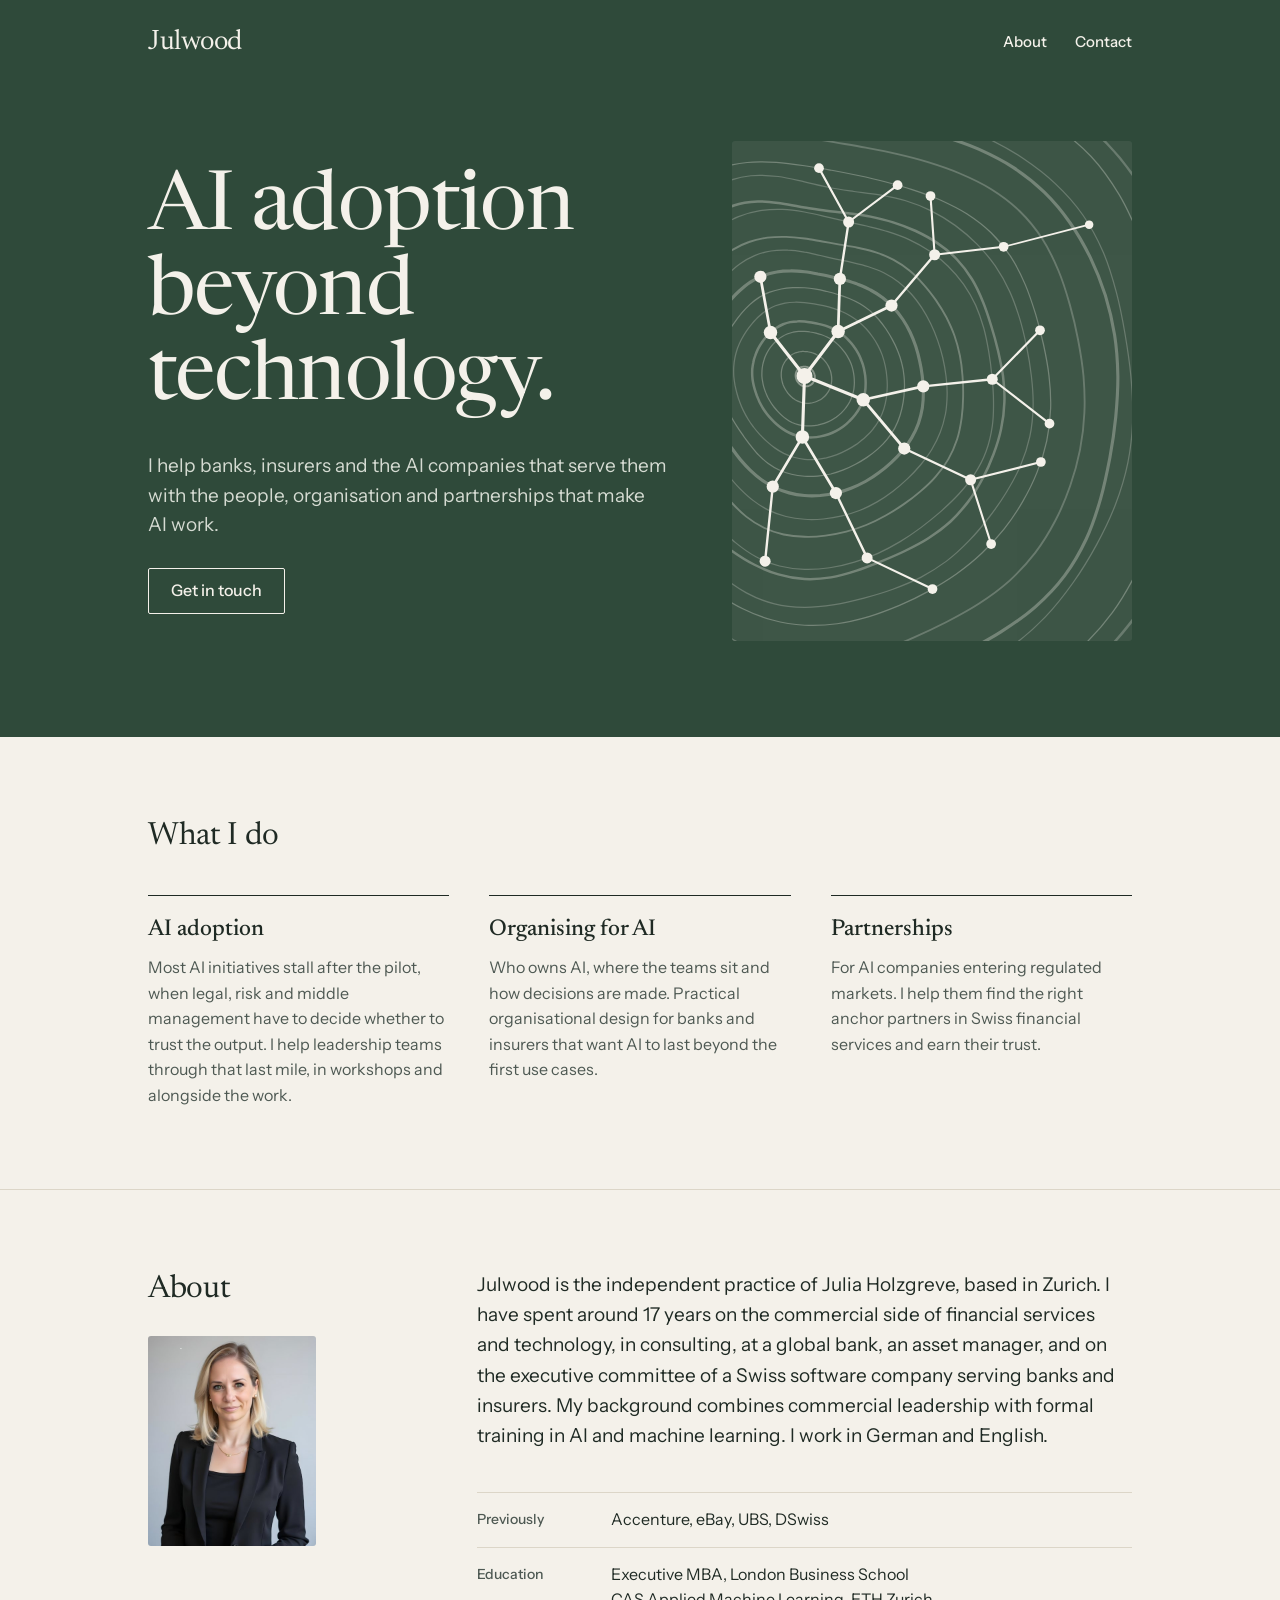
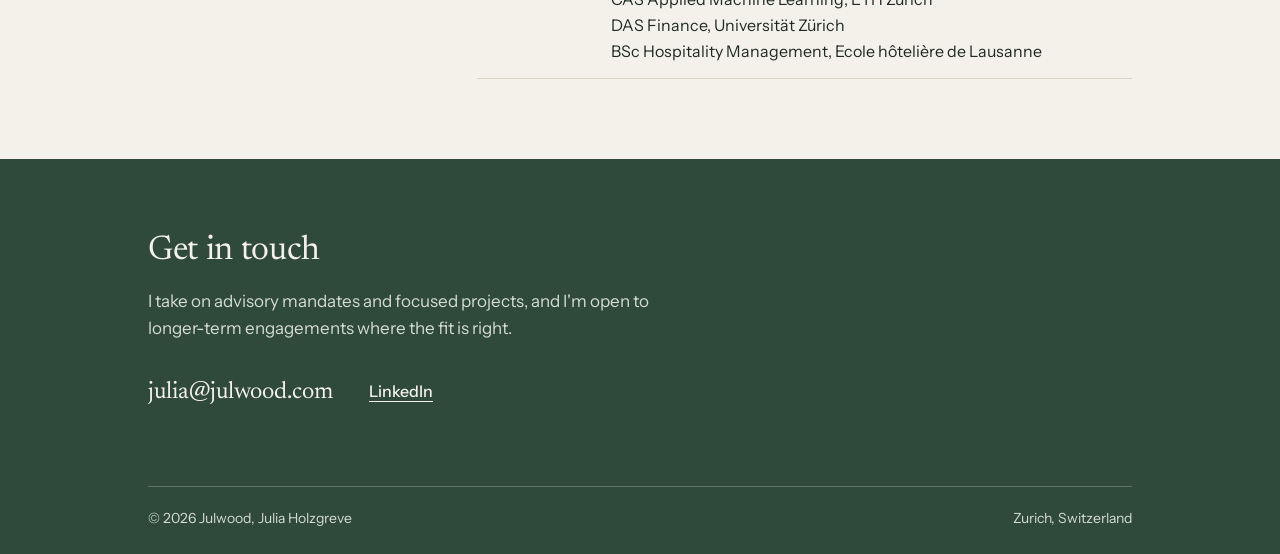
==== commit 2d4a5f96: "Serve the typefaces from the site instead of Google Fonts Newsreader and Instrument Sans now load fr" ====
--- a/index.html
+++ b/index.html
@@ -12,10 +12,12 @@
 <meta property="og:url" content="https://julwood.com/">
 <meta name="theme-color" content="#2F4A3A">
 <link rel="icon" href="favicon.svg" type="image/svg+xml">
-<link rel="preconnect" href="https://fonts.googleapis.com">
-<link rel="preconnect" href="https://fonts.gstatic.com" crossorigin>
-<link href="https://fonts.googleapis.com/css2?family=Instrument+Sans:wght@400;500;600&amp;family=Newsreader:opsz,wght@6..72,300..500&amp;display=swap" rel="stylesheet">
+<link rel="preload" href="fonts/newsreader.woff" as="font" type="font/woff" crossorigin>
+<link rel="preload" href="fonts/instrument-sans.woff" as="font" type="font/woff" crossorigin>
 <style>
+/* Typefaces are served from this site (SIL Open Font License, see fonts/) */
+@font-face { font-family: 'Newsreader'; src: url('fonts/newsreader.woff') format('woff'); font-weight: 400 500; font-style: normal; font-display: swap; }
+@font-face { font-family: 'Instrument Sans'; src: url('fonts/instrument-sans.woff') format('woff'); font-weight: 400 600; font-style: normal; font-display: swap; }
 :root {
   /* Layout: one centred column, max 1080px; green top with headline and picture, sections stack, contact band fills the rest of the screen */
   --ground: #F4F1EA;
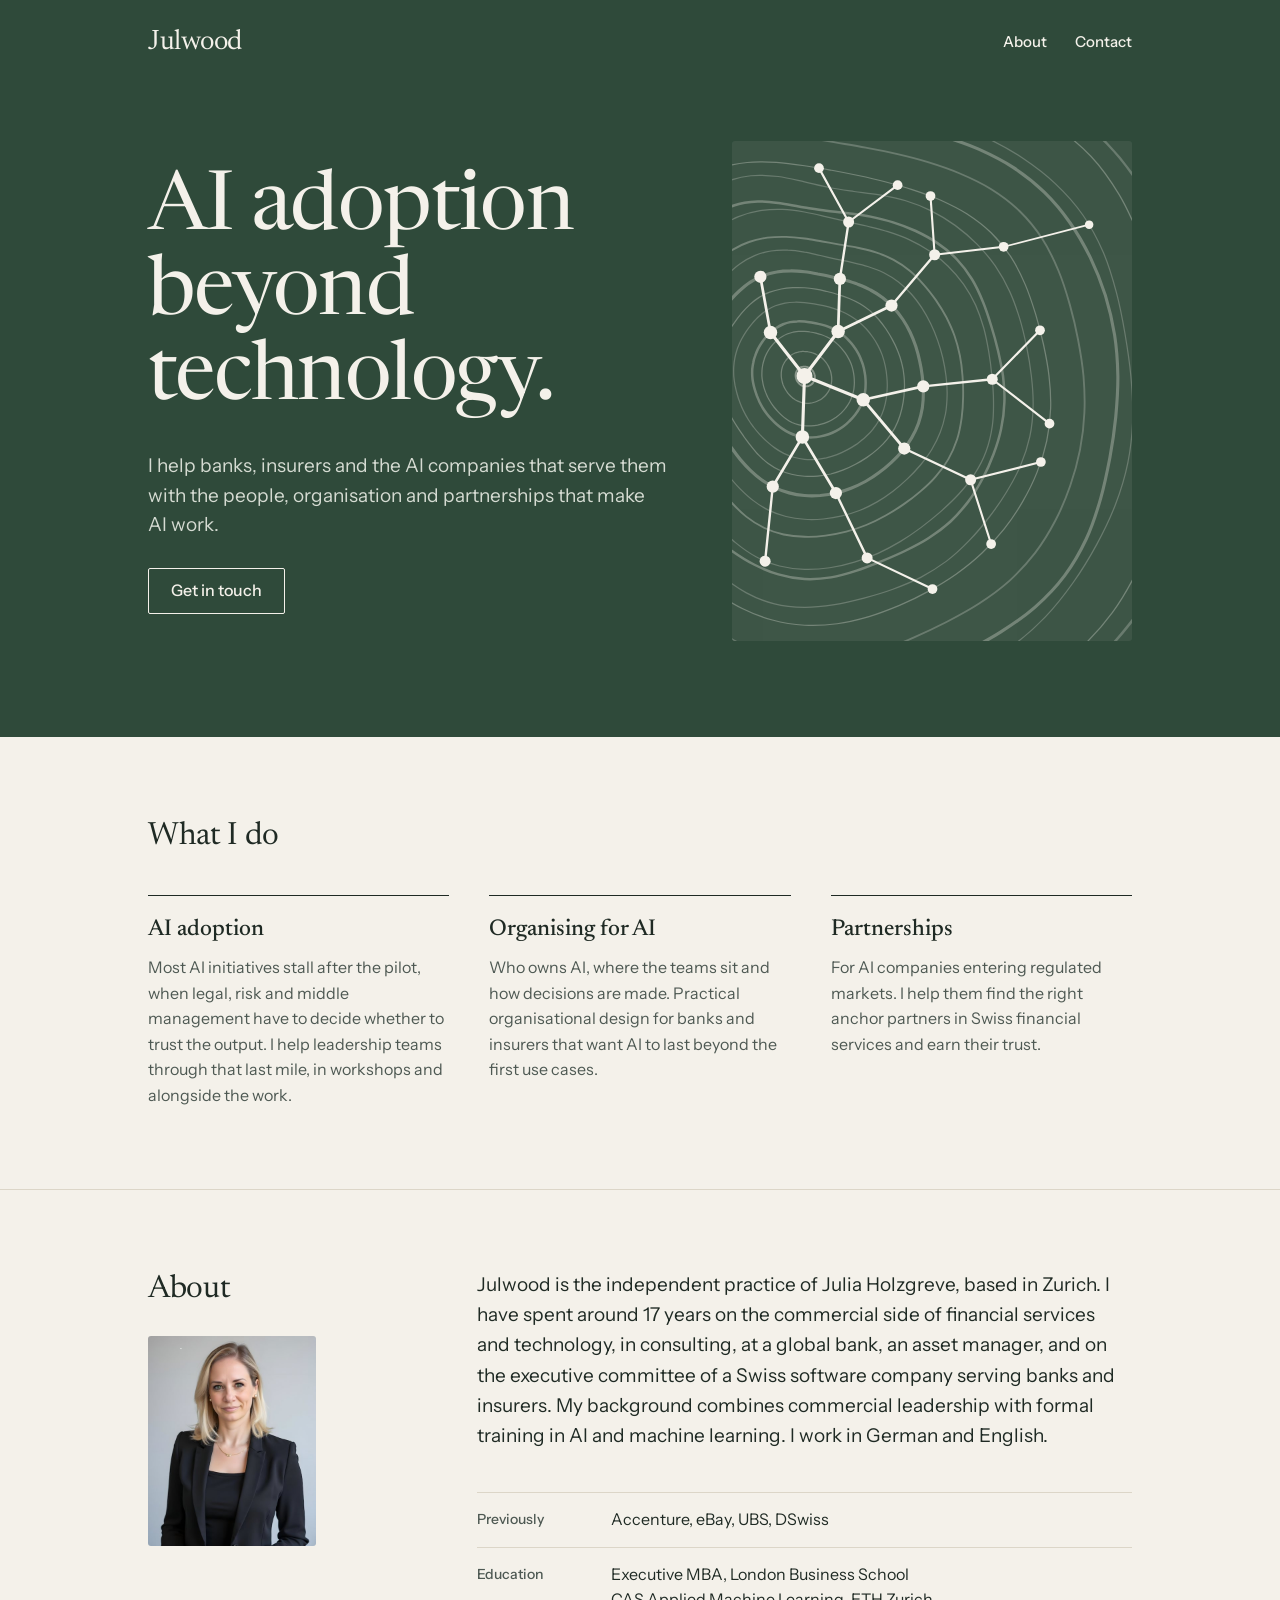
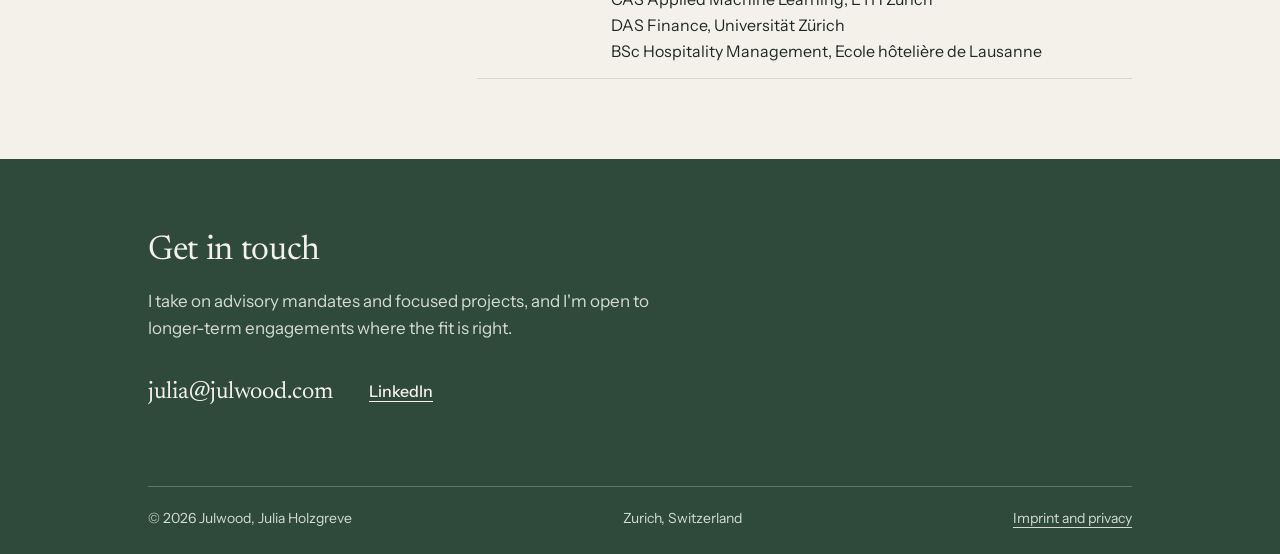
==== commit 44e73a9a: "Add imprint and privacy page - New page at /imprint/ with a minimal imprint (name, city, email) and " ====
--- a/index.html
+++ b/index.html
@@ -14,110 +14,7 @@
 <link rel="icon" href="favicon.svg" type="image/svg+xml">
 <link rel="preload" href="fonts/newsreader.woff" as="font" type="font/woff" crossorigin>
 <link rel="preload" href="fonts/instrument-sans.woff" as="font" type="font/woff" crossorigin>
-<style>
-/* Typefaces are served from this site (SIL Open Font License, see fonts/) */
-@font-face { font-family: 'Newsreader'; src: url('fonts/newsreader.woff') format('woff'); font-weight: 400 500; font-style: normal; font-display: swap; }
-@font-face { font-family: 'Instrument Sans'; src: url('fonts/instrument-sans.woff') format('woff'); font-weight: 400 600; font-style: normal; font-display: swap; }
-:root {
-  /* Layout: one centred column, max 1080px; green top with headline and picture, sections stack, contact band fills the rest of the screen */
-  --ground: #F4F1EA;
-  --ink: #1F2A24;
-  --accent: #2F4A3A;
-  --muted: #4E5953;
-  --line: #DCD6C8;
-  --panel: #EAE5D8;
-  --on-accent: #F4F1EA;
-  --on-accent-muted: #D5DBD2;
-  --serif: 'Newsreader', Georgia, 'Times New Roman', serif;
-  --sans: 'Instrument Sans', system-ui, -apple-system, 'Segoe UI', sans-serif;
-  color-scheme: light;
-}
-* { box-sizing: border-box; }
-html { scroll-behavior: smooth; -webkit-text-size-adjust: 100%; text-size-adjust: 100%; }
-body {
-  margin: 0;
-  min-height: 100vh;
-  display: flex;
-  flex-direction: column;
-  background: var(--ground);
-  color: var(--ink);
-  font-family: var(--sans);
-  font-size: 17px;
-  line-height: 1.6;
-}
-a { color: var(--accent); }
-a:hover { color: var(--ink); }
-a:focus-visible { outline: 2px solid var(--accent); outline-offset: 3px; border-radius: 2px; }
-h1, h2, h3, p { margin: 0; }
-h1, h2, h3 { font-family: var(--serif); }
-h2 { font-weight: 400; font-size: 32px; line-height: 1.2; letter-spacing: -0.01em; }
-
-.wrap {
-  width: 100%;
-  max-width: 1080px;
-  margin: 0 auto;
-  padding-left: clamp(20px, 5vw, 48px);
-  padding-right: clamp(20px, 5vw, 48px);
-}
-
-/* Header and hero share the green top */
-.site-top, .hero-band { background: var(--accent); color: var(--on-accent); }
-.site-top a:focus-visible, .hero-band a:focus-visible { outline-color: var(--on-accent); }
-.site-header { padding-top: 20px; padding-bottom: 20px; display: flex; justify-content: space-between; align-items: center; gap: 24px; }
-.wordmark { font-family: var(--serif); font-size: 28px; font-weight: 400; letter-spacing: -0.01em; color: var(--on-accent); text-decoration: none; display: inline-flex; align-items: center; min-height: 44px; }
-.site-nav { display: flex; gap: 28px; align-items: center; }
-.site-nav a { font-size: 15px; font-weight: 500; color: var(--on-accent); text-decoration: none; display: inline-flex; align-items: center; min-height: 44px; }
-.site-nav a:hover, .wordmark:hover { color: #FFFFFF; }
-
-main { flex: 1 0 auto; display: flex; flex-direction: column; }
-
-/* Hero */
-.hero { padding-top: 56px; padding-bottom: 96px; display: flex; flex-wrap: wrap; gap: 56px 64px; align-items: center; }
-.hero-text { flex: 1 1 440px; min-width: 0; display: flex; flex-direction: column; gap: 28px; }
-.hero h1 { font-weight: 400; font-size: clamp(44px, 6.4vw, 84px); line-height: 1.04; letter-spacing: -0.02em; text-wrap: balance; }
-.hero-lead { font-size: 19px; line-height: 1.55; color: var(--on-accent-muted); max-width: 30em; text-wrap: pretty; }
-.button { align-self: flex-start; display: inline-flex; align-items: center; min-height: 46px; padding: 0 22px; border: 1px solid var(--on-accent); border-radius: 2px; color: var(--on-accent); font-size: 16px; font-weight: 500; text-decoration: none; transition: background-color 0.15s ease, color 0.15s ease; }
-.button:hover { background: var(--on-accent); color: var(--accent); }
-.rings { flex: 1 1 320px; max-width: 400px; aspect-ratio: 4 / 5; overflow: hidden; border-radius: 3px; background: rgba(244, 241, 234, 0.07); color: var(--on-accent); }
-.rings svg { width: 100%; height: 100%; display: block; }
-
-/* Sections */
-.band { border-top: 1px solid var(--line); }
-.services { padding-top: 80px; padding-bottom: 80px; display: flex; flex-direction: column; gap: 40px; }
-.service-grid { display: grid; grid-template-columns: repeat(auto-fit, minmax(min(260px, 100%), 1fr)); gap: 40px; }
-.service { border-top: 1px solid var(--ink); padding-top: 20px; display: flex; flex-direction: column; gap: 10px; }
-.service h3 { font-weight: 500; font-size: 23px; line-height: 1.25; }
-.service p { font-size: 16px; line-height: 1.6; color: var(--muted); text-wrap: pretty; }
-
-.about { padding-top: 80px; padding-bottom: 80px; display: flex; flex-wrap: wrap; gap: 32px 64px; }
-.about-side { flex: 1 1 200px; display: flex; flex-direction: column; gap: 28px; align-items: flex-start; }
-.portrait { width: 168px; height: 210px; object-fit: cover; object-position: 50% 15%; border-radius: 3px; display: block; }
-.about-main { flex: 3 1 460px; min-width: 0; display: flex; flex-direction: column; gap: 24px; }
-.about-text { font-size: 19px; line-height: 1.6; max-width: 34em; text-wrap: pretty; }
-.facts { margin: 16px 0 0; display: flex; flex-direction: column; border-bottom: 1px solid var(--line); }
-.fact { display: flex; flex-wrap: wrap; gap: 4px 24px; padding: 14px 0; border-top: 1px solid var(--line); }
-.fact dt { flex: 0 0 110px; font-size: 14px; font-weight: 500; color: var(--muted); line-height: 1.85; }
-.fact dd { flex: 1 1 260px; margin: 0; font-size: 16px; }
-
-/* Contact */
-.contact { flex: 1 0 auto; display: flex; flex-direction: column; justify-content: space-between; background: var(--accent); color: var(--on-accent); }
-.contact-inner { padding-top: 72px; padding-bottom: 72px; display: flex; flex-direction: column; gap: 16px; }
-.contact h2 { font-size: 34px; }
-.contact-lead { font-size: 17px; line-height: 1.6; color: var(--on-accent-muted); max-width: 32em; text-wrap: pretty; }
-.contact-links { margin-top: 12px; display: flex; flex-wrap: wrap; gap: 8px 36px; align-items: center; }
-.contact a { color: var(--on-accent); text-underline-offset: 4px; display: inline-flex; align-items: center; min-height: 44px; }
-.contact a:hover { color: #FFFFFF; }
-.contact a:focus-visible { outline-color: var(--on-accent); }
-.contact-email { font-family: var(--serif); font-size: 24px; line-height: 1.3; text-decoration: none; overflow-wrap: anywhere; }
-.contact-email:hover { text-decoration: underline; }
-.contact-linkedin { font-size: 16px; font-weight: 500; }
-.site-footer-inner { border-top: 1px solid rgba(244, 241, 234, 0.25); padding: 20px 0 24px; display: flex; flex-wrap: wrap; justify-content: space-between; gap: 4px 24px; font-size: 14px; color: var(--on-accent-muted); }
-
-@media (prefers-reduced-motion: reduce) {
-  html { scroll-behavior: auto; }
-  .button { transition: none; }
-}
-</style>
+<link rel="stylesheet" href="styles.css">
 </head>
 <body id="top">
 
@@ -283,6 +180,7 @@
     <div class="site-footer-inner">
       <span>© 2026 Julwood, Julia Holzgreve</span>
       <span>Zurich, Switzerland</span>
+      <a href="imprint/">Imprint and privacy</a>
     </div>
   </footer>
 </section>
--- a/styles.css
+++ b/styles.css
@@ -0,0 +1,118 @@
+/* Typefaces are served from this site (SIL Open Font License, see fonts/) */
+@font-face { font-family: 'Newsreader'; src: url('fonts/newsreader.woff') format('woff'); font-weight: 400 500; font-style: normal; font-display: swap; }
+@font-face { font-family: 'Instrument Sans'; src: url('fonts/instrument-sans.woff') format('woff'); font-weight: 400 600; font-style: normal; font-display: swap; }
+:root {
+  /* Layout: one centred column, max 1080px; green top with headline and picture, sections stack, contact band fills the rest of the screen */
+  --ground: #F4F1EA;
+  --ink: #1F2A24;
+  --accent: #2F4A3A;
+  --muted: #4E5953;
+  --line: #DCD6C8;
+  --panel: #EAE5D8;
+  --on-accent: #F4F1EA;
+  --on-accent-muted: #D5DBD2;
+  --serif: 'Newsreader', Georgia, 'Times New Roman', serif;
+  --sans: 'Instrument Sans', system-ui, -apple-system, 'Segoe UI', sans-serif;
+  color-scheme: light;
+}
+* { box-sizing: border-box; }
+html { scroll-behavior: smooth; -webkit-text-size-adjust: 100%; text-size-adjust: 100%; }
+body {
+  margin: 0;
+  min-height: 100vh;
+  display: flex;
+  flex-direction: column;
+  background: var(--ground);
+  color: var(--ink);
+  font-family: var(--sans);
+  font-size: 17px;
+  line-height: 1.6;
+}
+a { color: var(--accent); }
+a:hover { color: var(--ink); }
+a:focus-visible { outline: 2px solid var(--accent); outline-offset: 3px; border-radius: 2px; }
+h1, h2, h3, p { margin: 0; }
+h1, h2, h3 { font-family: var(--serif); }
+h2 { font-weight: 400; font-size: 32px; line-height: 1.2; letter-spacing: -0.01em; }
+
+.wrap {
+  width: 100%;
+  max-width: 1080px;
+  margin: 0 auto;
+  padding-left: clamp(20px, 5vw, 48px);
+  padding-right: clamp(20px, 5vw, 48px);
+}
+
+/* Header and hero share the green top */
+.site-top, .hero-band { background: var(--accent); color: var(--on-accent); }
+.site-top a:focus-visible, .hero-band a:focus-visible { outline-color: var(--on-accent); }
+.site-header { padding-top: 20px; padding-bottom: 20px; display: flex; justify-content: space-between; align-items: center; gap: 24px; }
+.wordmark { font-family: var(--serif); font-size: 28px; font-weight: 400; letter-spacing: -0.01em; color: var(--on-accent); text-decoration: none; display: inline-flex; align-items: center; min-height: 44px; }
+.site-nav { display: flex; gap: 28px; align-items: center; }
+.site-nav a { font-size: 15px; font-weight: 500; color: var(--on-accent); text-decoration: none; display: inline-flex; align-items: center; min-height: 44px; }
+.site-nav a:hover, .wordmark:hover { color: #FFFFFF; }
+
+main { flex: 1 0 auto; display: flex; flex-direction: column; }
+
+/* Hero */
+.hero { padding-top: 56px; padding-bottom: 96px; display: flex; flex-wrap: wrap; gap: 56px 64px; align-items: center; }
+.hero-text { flex: 1 1 440px; min-width: 0; display: flex; flex-direction: column; gap: 28px; }
+.hero h1 { font-weight: 400; font-size: clamp(44px, 6.4vw, 84px); line-height: 1.04; letter-spacing: -0.02em; text-wrap: balance; }
+.hero-lead { font-size: 19px; line-height: 1.55; color: var(--on-accent-muted); max-width: 30em; text-wrap: pretty; }
+.button { align-self: flex-start; display: inline-flex; align-items: center; min-height: 46px; padding: 0 22px; border: 1px solid var(--on-accent); border-radius: 2px; color: var(--on-accent); font-size: 16px; font-weight: 500; text-decoration: none; transition: background-color 0.15s ease, color 0.15s ease; }
+.button:hover { background: var(--on-accent); color: var(--accent); }
+.rings { flex: 1 1 320px; max-width: 400px; aspect-ratio: 4 / 5; overflow: hidden; border-radius: 3px; background: rgba(244, 241, 234, 0.07); color: var(--on-accent); }
+.rings svg { width: 100%; height: 100%; display: block; }
+
+/* Sections */
+.band { border-top: 1px solid var(--line); }
+.services { padding-top: 80px; padding-bottom: 80px; display: flex; flex-direction: column; gap: 40px; }
+.service-grid { display: grid; grid-template-columns: repeat(auto-fit, minmax(min(260px, 100%), 1fr)); gap: 40px; }
+.service { border-top: 1px solid var(--ink); padding-top: 20px; display: flex; flex-direction: column; gap: 10px; }
+.service h3 { font-weight: 500; font-size: 23px; line-height: 1.25; }
+.service p { font-size: 16px; line-height: 1.6; color: var(--muted); text-wrap: pretty; }
+
+.about { padding-top: 80px; padding-bottom: 80px; display: flex; flex-wrap: wrap; gap: 32px 64px; }
+.about-side { flex: 1 1 200px; display: flex; flex-direction: column; gap: 28px; align-items: flex-start; }
+.portrait { width: 168px; height: 210px; object-fit: cover; object-position: 50% 15%; border-radius: 3px; display: block; }
+.about-main { flex: 3 1 460px; min-width: 0; display: flex; flex-direction: column; gap: 24px; }
+.about-text { font-size: 19px; line-height: 1.6; max-width: 34em; text-wrap: pretty; }
+.facts { margin: 16px 0 0; display: flex; flex-direction: column; border-bottom: 1px solid var(--line); }
+.fact { display: flex; flex-wrap: wrap; gap: 4px 24px; padding: 14px 0; border-top: 1px solid var(--line); }
+.fact dt { flex: 0 0 110px; font-size: 14px; font-weight: 500; color: var(--muted); line-height: 1.85; }
+.fact dd { flex: 1 1 260px; margin: 0; font-size: 16px; }
+
+/* Contact */
+.contact { flex: 1 0 auto; display: flex; flex-direction: column; justify-content: space-between; background: var(--accent); color: var(--on-accent); }
+.contact-inner { padding-top: 72px; padding-bottom: 72px; display: flex; flex-direction: column; gap: 16px; }
+.contact h2 { font-size: 34px; }
+.contact-lead { font-size: 17px; line-height: 1.6; color: var(--on-accent-muted); max-width: 32em; text-wrap: pretty; }
+.contact-links { margin-top: 12px; display: flex; flex-wrap: wrap; gap: 8px 36px; align-items: center; }
+.contact a { color: var(--on-accent); text-underline-offset: 4px; display: inline-flex; align-items: center; min-height: 44px; }
+.contact a:hover { color: #FFFFFF; }
+.contact a:focus-visible { outline-color: var(--on-accent); }
+.contact-email { font-family: var(--serif); font-size: 24px; line-height: 1.3; text-decoration: none; overflow-wrap: anywhere; }
+.contact-email:hover { text-decoration: underline; }
+.contact-linkedin { font-size: 16px; font-weight: 500; }
+.site-footer-inner { border-top: 1px solid rgba(244, 241, 234, 0.25); padding: 20px 0 24px; display: flex; flex-wrap: wrap; justify-content: space-between; gap: 4px 24px; font-size: 14px; color: var(--on-accent-muted); }
+
+@media (prefers-reduced-motion: reduce) {
+  html { scroll-behavior: auto; }
+  .button { transition: none; }
+}
+
+/* Footer link */
+.site-footer-inner a { color: var(--on-accent-muted); min-height: 0; display: inline; padding: 12px 0; margin: -12px 0; font-size: 14px; }
+.site-footer-inner a:hover { color: #FFFFFF; }
+
+/* Imprint and privacy page */
+.legal { padding-top: 72px; padding-bottom: 104px; }
+.legal-inner { max-width: 40em; display: flex; flex-direction: column; gap: 56px; }
+.legal h1 { font-weight: 400; font-size: clamp(36px, 5vw, 52px); line-height: 1.1; letter-spacing: -0.015em; }
+.legal section { display: flex; flex-direction: column; gap: 20px; }
+.legal h2 { padding-top: 20px; border-top: 1px solid var(--ink); }
+.legal h3 { font-family: var(--sans); font-size: 17px; font-weight: 600; line-height: 1.4; margin-top: 12px; }
+.legal p, .legal address { font-size: 17px; line-height: 1.6; font-style: normal; text-wrap: pretty; }
+.legal .note { font-size: 15px; color: var(--muted); }
+.legal a { text-underline-offset: 3px; }
+.legal-foot { background: var(--accent); color: var(--on-accent); }
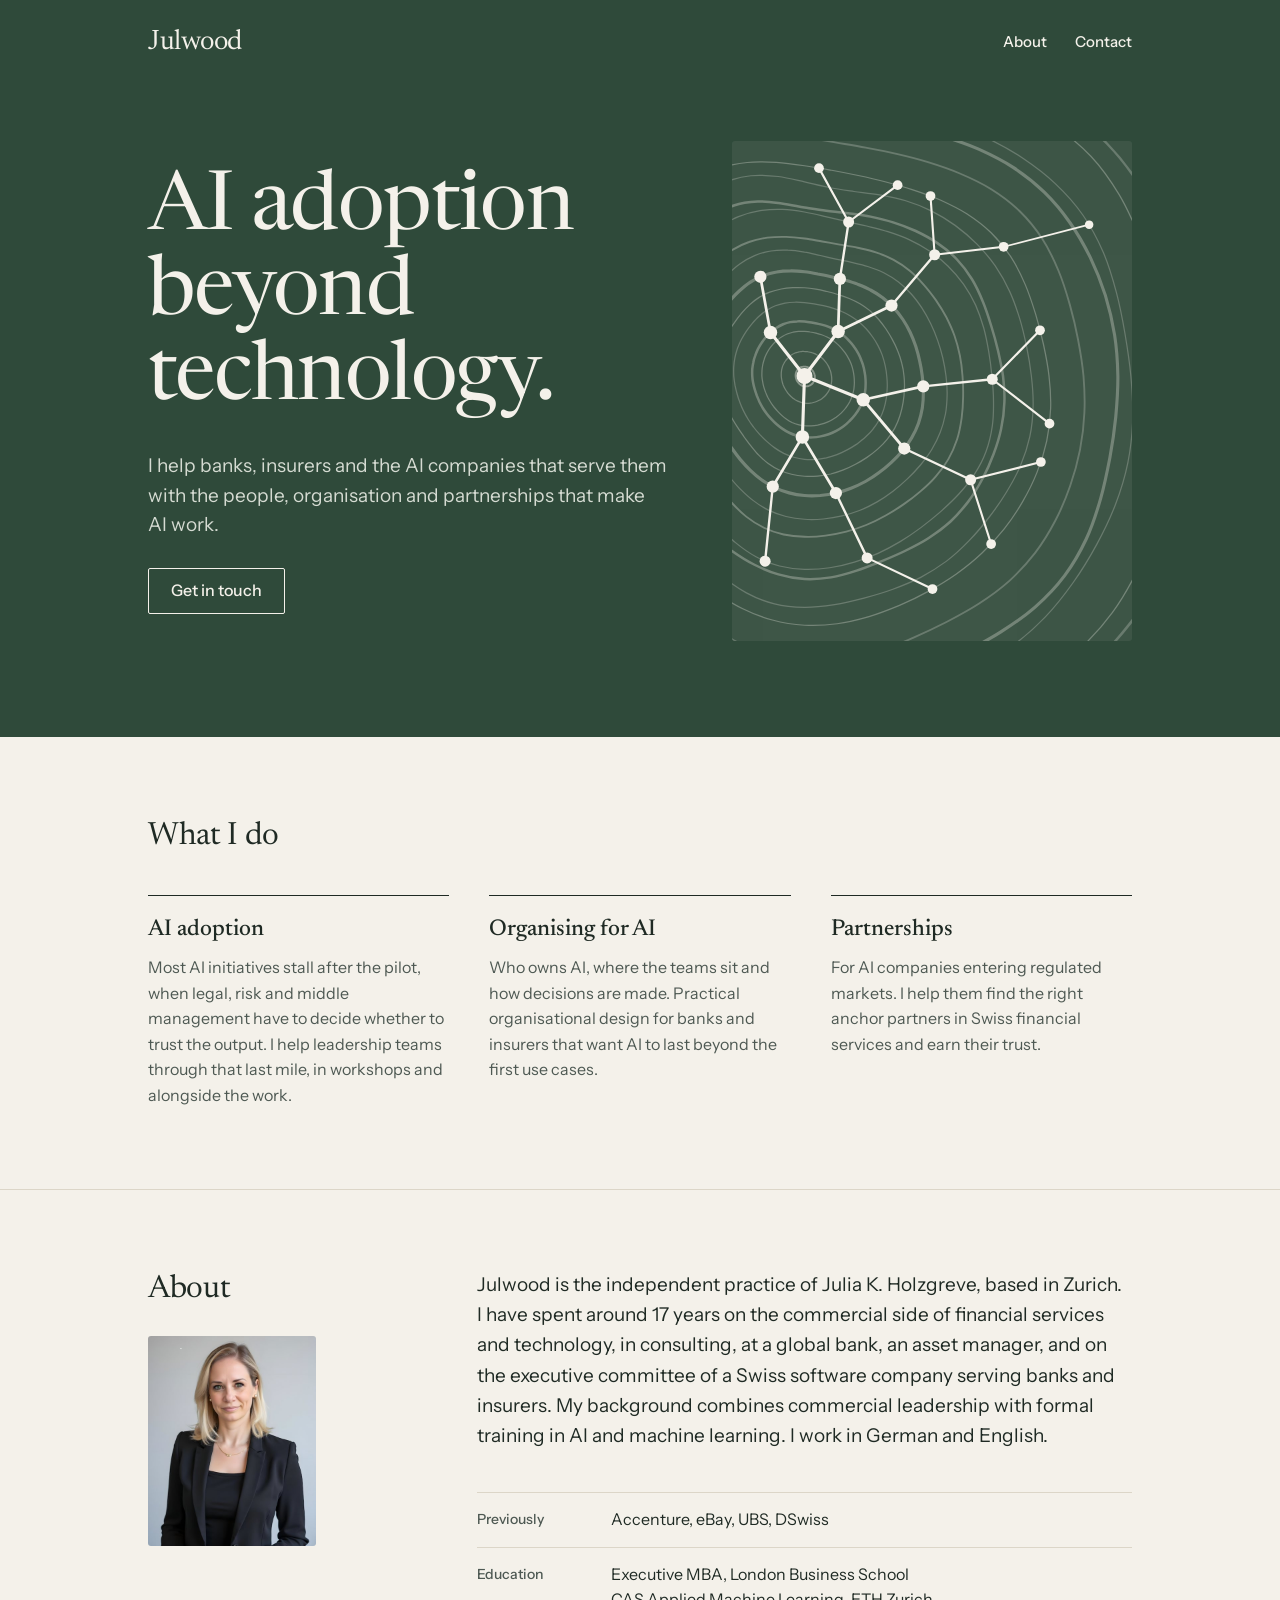
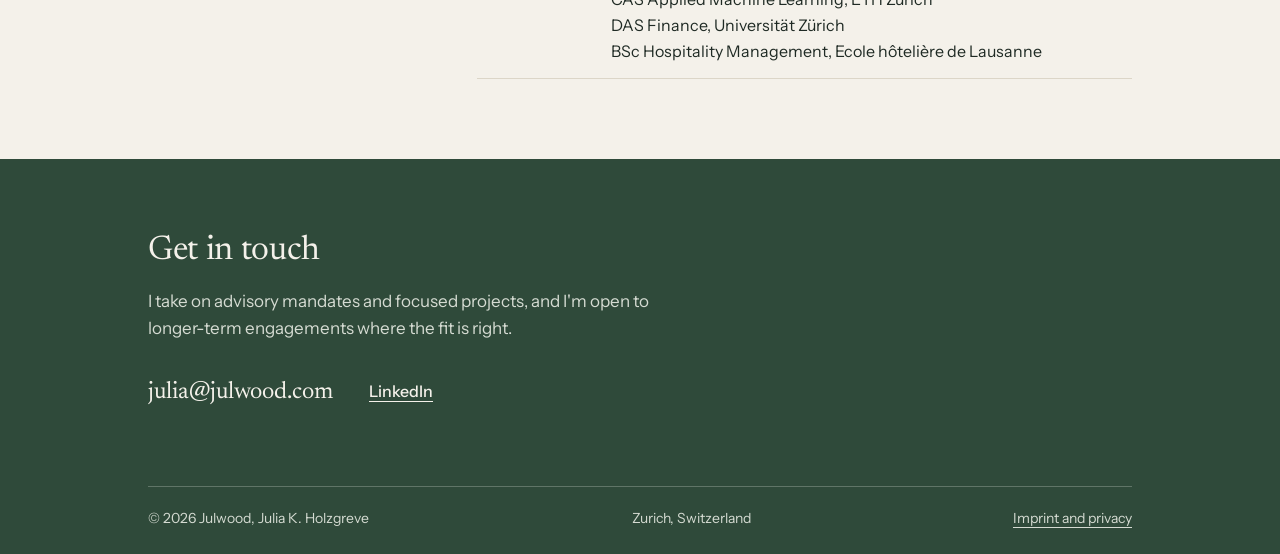
==== commit cc466fea: "Write the name as Julia K. Holzgreve throughout Matches the business card. Updated on the home page," ====
--- a/index.html
+++ b/index.html
@@ -4,11 +4,11 @@
 <meta charset="utf-8">
 <meta name="viewport" content="width=device-width, initial-scale=1">
 <title>Julwood | AI adoption beyond technology</title>
-<meta name="description" content="Julwood is the independent practice of Julia Holzgreve in Zurich. AI adoption beyond technology, for banks, insurers and the AI companies that serve them.">
+<meta name="description" content="Julwood is the independent practice of Julia K. Holzgreve in Zurich. AI adoption beyond technology, for banks, insurers and the AI companies that serve them.">
 <link rel="canonical" href="https://julwood.com/">
 <meta property="og:type" content="website">
 <meta property="og:title" content="Julwood | AI adoption beyond technology">
-<meta property="og:description" content="Julwood is the independent practice of Julia Holzgreve in Zurich. AI adoption beyond technology, for banks, insurers and the AI companies that serve them.">
+<meta property="og:description" content="Julwood is the independent practice of Julia K. Holzgreve in Zurich. AI adoption beyond technology, for banks, insurers and the AI companies that serve them.">
 <meta property="og:url" content="https://julwood.com/">
 <meta name="theme-color" content="#2F4A3A">
 <link rel="icon" href="favicon.svg" type="image/svg+xml">
@@ -149,10 +149,10 @@
   <div class="wrap about">
     <div class="about-side">
       <h2 id="about-title">About</h2>
-      <img class="portrait" src="assets/julia-holzgreve.jpg" width="168" height="210" alt="Portrait of Julia Holzgreve">
+      <img class="portrait" src="assets/julia-holzgreve.jpg" width="168" height="210" alt="Portrait of Julia K. Holzgreve">
     </div>
     <div class="about-main">
-      <p class="about-text">Julwood is the independent practice of Julia Holzgreve, based in Zurich. I have spent around 17 years on the commercial side of financial services and technology, in consulting, at a global bank, an asset manager, and on the executive committee of a Swiss software company serving banks and insurers. My background combines commercial leadership with formal training in AI and machine learning. I work in German and English.</p>
+      <p class="about-text">Julwood is the independent practice of Julia K. Holzgreve, based in Zurich. I have spent around 17 years on the commercial side of financial services and technology, in consulting, at a global bank, an asset manager, and on the executive committee of a Swiss software company serving banks and insurers. My background combines commercial leadership with formal training in AI and machine learning. I work in German and English.</p>
       <dl class="facts">
         <div class="fact">
           <dt>Previously</dt>
@@ -178,7 +178,7 @@
   </div>
   <footer class="wrap">
     <div class="site-footer-inner">
-      <span>© 2026 Julwood, Julia Holzgreve</span>
+      <span>© 2026 Julwood, Julia K. Holzgreve</span>
       <span>Zurich, Switzerland</span>
       <a href="imprint/">Imprint and privacy</a>
     </div>
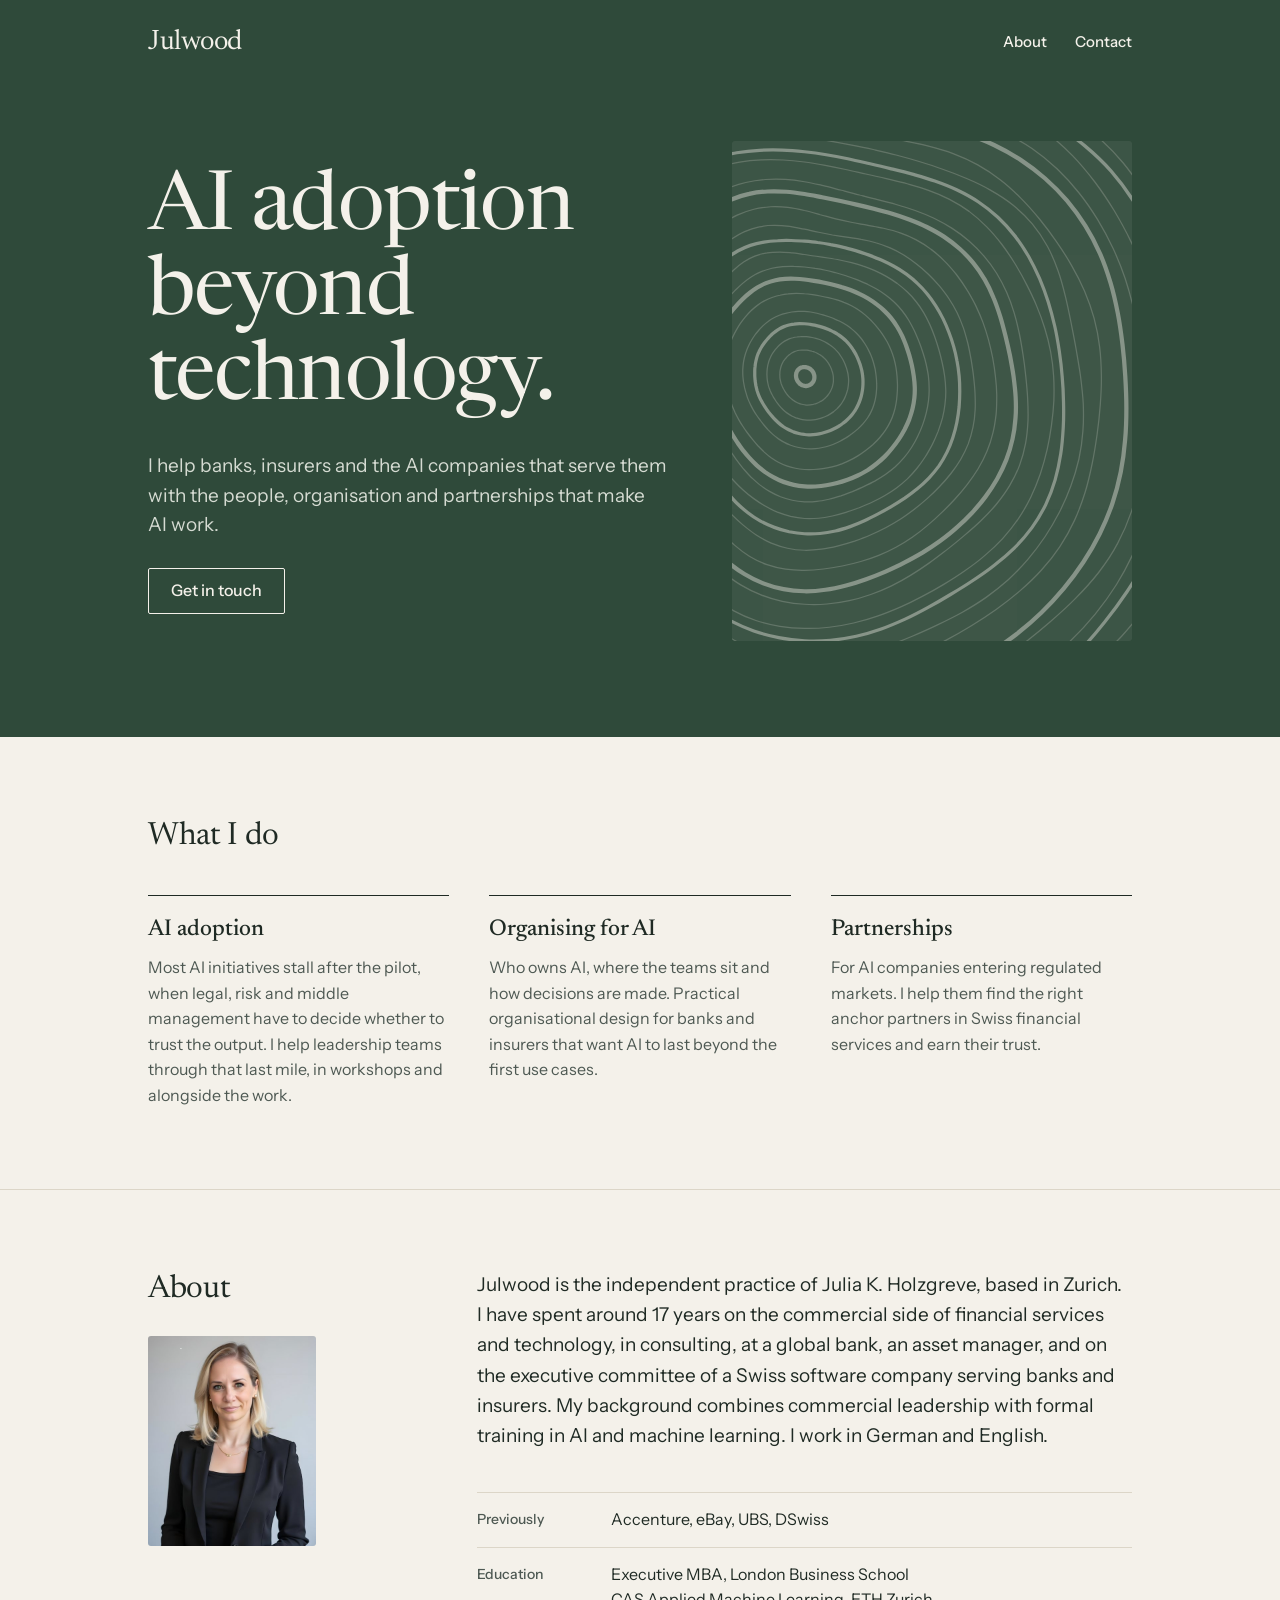
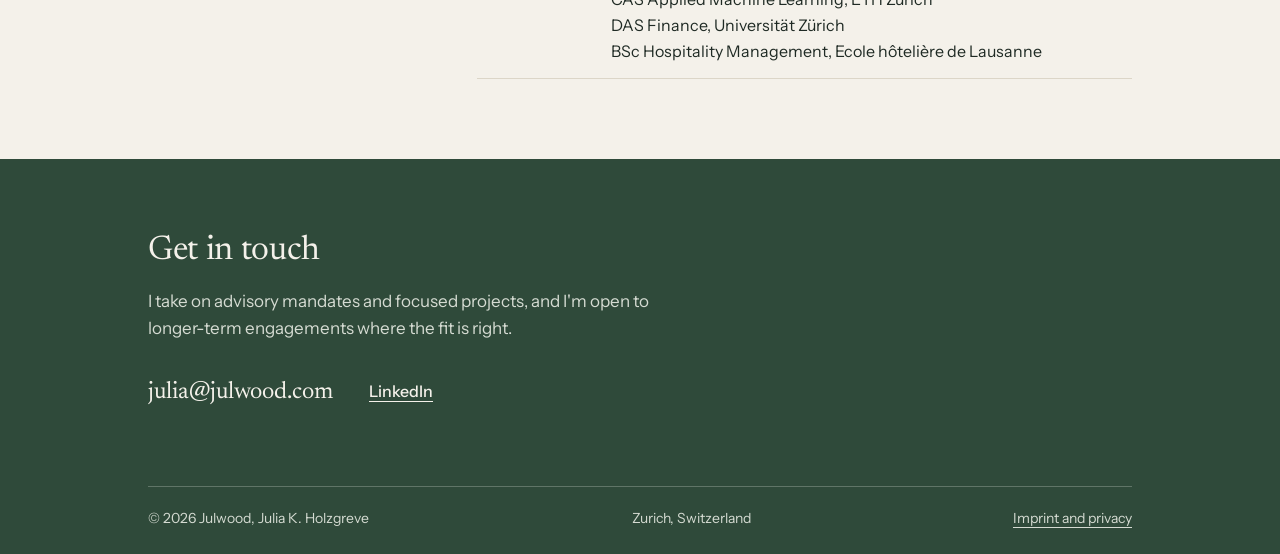
==== commit 16dd30cd: "Home page picture: rings only, in the business card's style The network is gone. The picture now sho" ====
--- a/index.html
+++ b/index.html
@@ -39,86 +39,38 @@
   </div>
   <div class="rings">
     <svg aria-hidden="true" viewBox="200 40 320 400" preserveAspectRatio="xMidYMid slice">
-<g fill="none" stroke="currentColor" opacity="0.6">
-<path d="M 266.2 228 C 266.3 228.4 266.3 228.7 266.3 229.1 C 266.3 229.5 266.3 229.8 266.2 230.2 C 266.1 230.6 266.1 230.9 265.9 231.3 C 265.8 231.6 265.7 232 265.5 232.3 C 265.3 232.7 265.1 233 264.9 233.3 C 264.7 233.6 264.5 233.9 264.2 234.2 C 263.9 234.5 263.6 234.7 263.3 234.9 C 263 235.2 262.7 235.4 262.3 235.5 C 262 235.7 261.7 235.8 261.3 236 C 260.9 236.1 260.6 236.2 260.2 236.2 C 259.8 236.3 259.5 236.3 259.1 236.3 C 258.7 236.3 258.4 236.3 258 236.3 C 257.6 236.2 257.3 236.1 256.9 236 C 256.6 235.9 256.3 235.8 255.9 235.7 C 255.6 235.5 255.3 235.3 255 235.2 C 254.7 235 254.5 234.8 254.2 234.6 C 254 234.4 253.7 234.1 253.5 233.9 C 253.3 233.7 253 233.4 252.8 233.2 C 252.6 232.9 252.5 232.6 252.3 232.4 C 252.1 232.1 252 231.8 251.8 231.6 C 251.7 231.3 251.6 231 251.5 230.7 C 251.4 230.4 251.3 230.1 251.2 229.8 C 251.1 229.5 251 229.2 251 228.9 C 250.9 228.6 250.9 228.3 250.9 228 C 250.9 227.7 250.9 227.4 250.9 227.1 C 250.9 226.8 251 226.4 251 226.1 C 251.1 225.8 251.2 225.5 251.3 225.2 C 251.4 224.9 251.5 224.6 251.6 224.3 C 251.8 224 251.9 223.8 252.1 223.5 C 252.3 223.2 252.5 223 252.7 222.7 C 252.9 222.5 253.2 222.2 253.4 222 C 253.7 221.8 253.9 221.6 254.2 221.5 C 254.5 221.3 254.8 221.1 255.1 221 C 255.4 220.9 255.7 220.8 256 220.7 C 256.4 220.6 256.7 220.5 257 220.5 C 257.3 220.5 257.7 220.5 258 220.5 C 258.3 220.5 258.7 220.5 259 220.5 C 259.3 220.6 259.6 220.7 259.9 220.7 C 260.3 220.8 260.6 220.9 260.9 221.1 C 261.2 221.2 261.5 221.3 261.8 221.5 C 262.1 221.6 262.3 221.8 262.6 222 C 262.9 222.2 263.1 222.4 263.4 222.6 C 263.6 222.8 263.9 223.1 264.1 223.3 C 264.3 223.6 264.5 223.8 264.7 224.1 C 264.9 224.4 265.1 224.7 265.3 225 C 265.4 225.3 265.6 225.6 265.7 225.9 C 265.8 226.3 266 226.6 266 226.9 C 266.1 227.3 266.2 227.6 266.2 228 Z" stroke-width="1.5" opacity="0.7"></path>
-<path d="M 279.6 228 C 279.8 228.9 279.8 229.9 279.8 230.9 C 279.8 231.8 279.7 232.8 279.5 233.8 C 279.4 234.7 279.1 235.7 278.8 236.6 C 278.5 237.6 278.2 238.5 277.7 239.4 C 277.3 240.3 276.7 241.1 276.1 241.9 C 275.6 242.7 274.9 243.5 274.2 244.2 C 273.5 244.9 272.7 245.5 271.9 246.1 C 271.1 246.7 270.2 247.2 269.3 247.6 C 268.5 248.1 267.5 248.5 266.6 248.8 C 265.7 249.1 264.7 249.4 263.8 249.6 C 262.8 249.7 261.8 249.9 260.9 249.9 C 259.9 249.9 258.9 249.8 258 249.7 C 257.1 249.6 256.1 249.4 255.2 249.1 C 254.3 248.8 253.4 248.5 252.6 248.1 C 251.8 247.7 251 247.3 250.2 246.8 C 249.5 246.3 248.7 245.8 248.1 245.2 C 247.4 244.7 246.8 244.1 246.2 243.4 C 245.6 242.8 245 242.2 244.5 241.5 C 244 240.8 243.5 240.1 243.1 239.4 C 242.7 238.7 242.3 238 241.9 237.3 C 241.5 236.6 241.2 235.8 240.9 235.1 C 240.6 234.3 240.4 233.6 240.2 232.8 C 240 232 239.8 231.2 239.7 230.4 C 239.5 229.6 239.5 228.8 239.4 228 C 239.4 227.2 239.4 226.4 239.4 225.6 C 239.5 224.7 239.6 223.9 239.7 223.1 C 239.9 222.3 240.1 221.5 240.3 220.7 C 240.6 219.9 240.9 219.1 241.3 218.4 C 241.7 217.6 242.1 216.9 242.6 216.2 C 243.1 215.5 243.6 214.8 244.2 214.2 C 244.8 213.6 245.4 212.9 246 212.4 C 246.7 211.8 247.3 211.3 248.1 210.8 C 248.8 210.4 249.6 210 250.4 209.6 C 251.2 209.3 252 209.1 252.9 208.9 C 253.7 208.7 254.6 208.5 255.4 208.4 C 256.3 208.4 257.1 208.3 258 208.4 C 258.9 208.4 259.7 208.5 260.6 208.6 C 261.4 208.7 262.2 208.9 263.1 209.1 C 263.9 209.3 264.7 209.6 265.5 209.9 C 266.3 210.2 267.1 210.6 267.8 211 C 268.6 211.3 269.4 211.8 270.1 212.3 C 270.8 212.7 271.5 213.3 272.2 213.8 C 272.8 214.4 273.4 215 274 215.7 C 274.6 216.4 275.2 217.1 275.7 217.8 C 276.2 218.5 276.7 219.3 277.1 220.1 C 277.5 220.9 277.9 221.7 278.2 222.6 C 278.6 223.4 278.9 224.3 279.1 225.2 C 279.3 226.1 279.5 227.1 279.6 228 Z" stroke-width="1" opacity="0.5"></path>
-<path d="M 297.6 228 C 297.8 229.7 297.9 231.5 297.9 233.3 C 297.9 235 297.7 236.8 297.5 238.6 C 297.2 240.3 296.8 242.1 296.2 243.8 C 295.6 245.5 294.9 247.2 294.1 248.8 C 293.2 250.4 292.2 252 291.1 253.4 C 290 254.9 288.8 256.2 287.5 257.5 C 286.2 258.7 284.8 259.9 283.3 261 C 281.8 262 280.3 263 278.7 263.8 C 277.1 264.6 275.4 265.3 273.7 265.9 C 272 266.5 270.3 266.9 268.5 267.3 C 266.8 267.6 265 267.8 263.3 267.9 C 261.5 268 259.7 268 258 267.8 C 256.3 267.7 254.5 267.4 252.9 266.9 C 251.2 266.5 249.6 265.9 248 265.2 C 246.5 264.4 245 263.5 243.7 262.6 C 242.3 261.7 241 260.6 239.8 259.5 C 238.6 258.4 237.5 257.3 236.4 256.1 C 235.4 255 234.4 253.8 233.4 252.6 C 232.5 251.3 231.6 250.1 230.8 248.8 C 230 247.6 229.3 246.3 228.6 245 C 228 243.6 227.4 242.3 226.8 240.9 C 226.3 239.5 225.8 238.1 225.4 236.7 C 225 235.3 224.7 233.9 224.5 232.4 C 224.2 231 224 229.5 223.9 228 C 223.9 226.5 223.9 225 224 223.5 C 224.1 222 224.3 220.5 224.6 219 C 224.9 217.6 225.3 216.1 225.8 214.6 C 226.2 213.2 226.8 211.8 227.5 210.4 C 228.2 209 229 207.7 229.8 206.4 C 230.7 205.1 231.7 203.9 232.7 202.7 C 233.7 201.5 234.9 200.4 236.1 199.4 C 237.3 198.4 238.5 197.4 239.9 196.6 C 241.2 195.8 242.6 195 244.1 194.4 C 245.6 193.8 247.1 193.4 248.6 193 C 250.2 192.7 251.7 192.4 253.3 192.3 C 254.9 192.2 256.4 192.2 258 192.3 C 259.6 192.4 261.1 192.5 262.6 192.8 C 264.2 193 265.7 193.3 267.2 193.7 C 268.7 194.1 270.2 194.5 271.7 195 C 273.1 195.5 274.6 196.1 276 196.8 C 277.4 197.5 278.8 198.3 280.1 199.1 C 281.5 200 282.7 201 283.9 202.1 C 285.1 203.1 286.3 204.3 287.3 205.5 C 288.4 206.7 289.4 208 290.4 209.3 C 291.3 210.6 292.2 212 293 213.5 C 293.8 214.9 294.6 216.5 295.2 218 C 295.8 219.6 296.3 221.2 296.7 222.9 C 297.1 224.6 297.4 226.3 297.6 228 Z" stroke-width="1" opacity="0.5"></path>
-<path d="M 306.6 228 C 306.8 230.1 307 232.3 306.9 234.4 C 306.9 236.6 306.8 238.8 306.4 241 C 306.1 243.1 305.5 245.3 304.8 247.4 C 304.1 249.5 303.2 251.5 302.1 253.5 C 301.1 255.4 299.8 257.3 298.5 259 C 297.1 260.8 295.6 262.5 294 264 C 292.5 265.6 290.8 267.1 289 268.4 C 287.2 269.7 285.3 270.9 283.4 271.9 C 281.4 273 279.4 273.9 277.3 274.6 C 275.2 275.3 273.1 275.9 270.9 276.3 C 268.8 276.7 266.6 277 264.5 277.1 C 262.3 277.2 260.1 277.1 258 276.9 C 255.9 276.7 253.8 276.3 251.7 275.7 C 249.7 275.1 247.7 274.3 245.8 273.4 C 243.9 272.6 242.2 271.5 240.5 270.3 C 238.8 269.2 237.2 267.9 235.7 266.6 C 234.2 265.3 232.8 263.9 231.5 262.5 C 230.2 261.1 228.9 259.7 227.8 258.2 C 226.7 256.7 225.6 255.2 224.6 253.6 C 223.7 252 222.8 250.4 222 248.8 C 221.3 247.1 220.6 245.5 219.9 243.8 C 219.3 242.1 218.7 240.4 218.2 238.7 C 217.7 236.9 217.2 235.2 216.9 233.4 C 216.5 231.6 216.3 229.8 216.2 228 C 216.1 226.2 216.1 224.3 216.2 222.5 C 216.4 220.7 216.7 218.8 217.1 217 C 217.4 215.2 217.9 213.4 218.6 211.7 C 219.2 209.9 219.9 208.2 220.7 206.5 C 221.6 204.8 222.5 203.2 223.6 201.6 C 224.6 200 225.8 198.5 227 197 C 228.3 195.6 229.6 194.2 231.1 192.9 C 232.5 191.6 234.1 190.4 235.7 189.4 C 237.3 188.3 239.1 187.4 240.9 186.6 C 242.7 185.9 244.6 185.3 246.5 184.9 C 248.4 184.5 250.3 184.3 252.2 184.3 C 254.2 184.2 256.1 184.3 258 184.4 C 259.9 184.6 261.8 184.9 263.6 185.2 C 265.5 185.5 267.3 185.8 269.2 186.3 C 271 186.7 272.9 187.2 274.7 187.7 C 276.5 188.3 278.3 189 280.1 189.8 C 281.8 190.6 283.5 191.5 285.2 192.6 C 286.8 193.6 288.4 194.8 289.9 196.1 C 291.4 197.4 292.8 198.8 294.1 200.3 C 295.5 201.7 296.7 203.3 297.9 205 C 299.1 206.6 300.1 208.3 301.1 210.1 C 302.1 211.9 302.9 213.8 303.6 215.8 C 304.4 217.7 305 219.7 305.5 221.8 C 305.9 223.8 306.3 225.9 306.6 228 Z" stroke-width="2" opacity="0.5"></path>
-<path d="M 323.8 228 C 324.1 230.9 324.3 233.8 324.2 236.7 C 324.1 239.6 323.9 242.6 323.5 245.5 C 323 248.5 322.4 251.5 321.5 254.3 C 320.6 257.2 319.4 260 318 262.6 C 316.6 265.3 314.9 267.9 313 270.2 C 311.2 272.6 309 274.8 306.8 276.8 C 304.6 278.9 302.2 280.7 299.8 282.5 C 297.3 284.2 294.8 285.7 292.1 287.1 C 289.5 288.5 286.8 289.8 284 290.9 C 281.3 291.9 278.4 292.8 275.5 293.5 C 272.7 294.1 269.7 294.6 266.8 294.8 C 263.9 295 260.9 295 258 294.7 C 255.1 294.4 252.2 293.8 249.4 293 C 246.7 292.2 244 291.1 241.4 289.9 C 238.9 288.6 236.4 287.1 234.2 285.5 C 231.9 283.9 229.8 282.1 227.8 280.3 C 225.8 278.5 223.9 276.6 222.1 274.7 C 220.4 272.8 218.7 270.8 217.2 268.8 C 215.6 266.8 214.2 264.7 212.9 262.6 C 211.6 260.5 210.4 258.3 209.3 256.1 C 208.2 253.9 207.2 251.7 206.4 249.4 C 205.5 247.1 204.7 244.8 204.1 242.4 C 203.4 240.1 202.9 237.7 202.4 235.3 C 202 232.9 201.6 230.5 201.4 228 C 201.3 225.5 201.2 223 201.4 220.5 C 201.5 218.1 201.9 215.6 202.4 213.1 C 202.9 210.6 203.6 208.2 204.4 205.8 C 205.3 203.4 206.3 201.1 207.5 198.8 C 208.7 196.6 210 194.4 211.4 192.3 C 212.9 190.1 214.4 188.1 216.1 186.1 C 217.8 184.1 219.5 182.1 221.4 180.4 C 223.4 178.6 225.4 176.9 227.7 175.4 C 229.9 174 232.3 172.8 234.7 171.8 C 237.2 170.9 239.8 170.2 242.4 169.7 C 245 169.3 247.6 169.1 250.2 169 C 252.8 168.9 255.4 169.1 258 169.3 C 260.6 169.5 263.1 169.9 265.6 170.3 C 268.1 170.7 270.6 171.2 273.1 171.7 C 275.6 172.3 278 172.9 280.5 173.7 C 282.9 174.5 285.4 175.3 287.8 176.4 C 290.2 177.4 292.6 178.6 294.8 180 C 297.1 181.4 299.3 182.9 301.4 184.6 C 303.4 186.3 305.4 188.2 307.3 190.2 C 309.1 192.2 310.8 194.3 312.4 196.6 C 314 198.8 315.5 201.2 316.8 203.7 C 318.1 206.1 319.2 208.7 320.2 211.3 C 321.1 214 321.9 216.7 322.5 219.5 C 323.1 222.3 323.6 225.1 323.8 228 Z" stroke-width="1" opacity="0.4"></path>
-<path d="M 337.6 228 C 338 231.5 338.1 235 337.9 238.5 C 337.8 242 337.5 245.6 336.9 249.1 C 336.3 252.7 335.5 256.2 334.4 259.6 C 333.3 263.1 331.9 266.5 330.2 269.7 C 328.5 272.8 326.4 275.9 324.1 278.7 C 321.9 281.5 319.2 284.1 316.5 286.5 C 313.8 288.9 310.9 291.1 308 293.1 C 305 295.1 301.9 297 298.8 298.6 C 295.6 300.3 292.4 301.8 289.1 303.1 C 285.8 304.4 282.4 305.5 279 306.4 C 275.6 307.2 272 307.8 268.5 308.1 C 265 308.4 261.5 308.5 258 308.2 C 254.5 308 251 307.5 247.6 306.6 C 244.3 305.8 240.9 304.7 237.8 303.2 C 234.7 301.8 231.7 300 229 298 C 226.3 296 223.8 293.7 221.4 291.3 C 219.1 289 217.1 286.4 215.1 283.9 C 213.1 281.5 211.3 278.9 209.5 276.5 C 207.8 274 206.1 271.6 204.5 269.1 C 202.9 266.6 201.3 264.1 199.9 261.6 C 198.5 259 197.2 256.4 196.1 253.7 C 194.9 251 194 248.2 193.2 245.4 C 192.4 242.6 191.7 239.7 191.2 236.8 C 190.7 233.9 190.2 231 190 228 C 189.8 225 189.7 222 189.8 219 C 189.9 216 190.3 213 190.9 210 C 191.4 207 192.3 204.1 193.3 201.2 C 194.4 198.4 195.7 195.6 197.2 192.9 C 198.6 190.2 200.3 187.6 202.1 185.1 C 203.8 182.5 205.7 180.1 207.7 177.7 C 209.7 175.4 211.9 173 214.2 170.9 C 216.5 168.8 219 166.8 221.7 165.1 C 224.4 163.4 227.3 162 230.2 160.9 C 233.2 159.8 236.3 159 239.4 158.4 C 242.4 157.8 245.6 157.5 248.7 157.3 C 251.8 157.2 254.9 157.2 258 157.4 C 261.1 157.6 264.1 158 267.1 158.5 C 270.2 159 273.1 159.7 276.1 160.4 C 279.1 161.1 282 162 285 162.9 C 287.9 163.8 290.9 164.8 293.8 166 C 296.7 167.2 299.6 168.6 302.4 170.2 C 305.1 171.8 307.8 173.7 310.3 175.7 C 312.7 177.8 315 180.1 317.2 182.6 C 319.3 185 321.3 187.7 323.2 190.4 C 325 193.1 326.7 195.9 328.3 198.9 C 329.9 201.8 331.4 204.9 332.6 208 C 333.9 211.1 335 214.4 335.8 217.8 C 336.7 221.1 337.3 224.5 337.6 228 Z" stroke-width="1" opacity="0.5"></path>
-<path d="M 352.2 228 C 352.7 232.1 353.1 236.3 353.1 240.5 C 353.1 244.7 352.9 249 352.3 253.3 C 351.6 257.5 350.6 261.7 349.2 265.8 C 347.8 269.8 345.9 273.8 343.7 277.5 C 341.6 281.2 339 284.7 336.2 288 C 333.5 291.3 330.4 294.4 327.3 297.3 C 324.2 300.2 320.9 302.9 317.4 305.4 C 314 308 310.4 310.3 306.7 312.4 C 303 314.4 299.2 316.3 295.2 317.8 C 291.3 319.4 287.2 320.7 283.1 321.6 C 279 322.6 274.8 323.2 270.6 323.6 C 266.4 323.9 262.1 324 258 323.6 C 253.9 323.3 249.7 322.6 245.7 321.5 C 241.7 320.5 237.8 319 234.1 317.3 C 230.4 315.5 226.9 313.3 223.6 311 C 220.4 308.7 217.3 306 214.5 303.3 C 211.7 300.6 209.1 297.7 206.7 294.9 C 204.3 292 202.1 289 200 286 C 197.9 283.1 195.9 280.1 194.1 277 C 192.3 274 190.6 270.9 189 267.8 C 187.5 264.7 186 261.6 184.7 258.4 C 183.3 255.2 182.1 252 181 248.6 C 179.9 245.3 178.9 241.9 178.2 238.5 C 177.5 235.1 177 231.5 176.8 228 C 176.6 224.5 176.6 220.9 176.9 217.3 C 177.2 213.8 177.8 210.2 178.5 206.7 C 179.3 203.2 180.2 199.7 181.4 196.3 C 182.6 192.9 184 189.5 185.7 186.2 C 187.3 183 189.2 179.9 191.3 176.8 C 193.4 173.8 195.7 170.9 198.1 168.1 C 200.5 165.3 203 162.5 205.8 160 C 208.6 157.5 211.5 155 214.7 152.9 C 217.8 150.9 221.3 149.1 224.8 147.7 C 228.3 146.4 232 145.4 235.7 144.8 C 239.4 144.1 243.2 143.9 246.9 143.9 C 250.6 143.8 254.4 144.2 258 144.6 C 261.6 145 265.2 145.7 268.7 146.4 C 272.3 147 275.8 147.8 279.3 148.6 C 282.8 149.4 286.3 150.2 289.8 151.2 C 293.3 152.2 296.9 153.2 300.4 154.5 C 303.9 155.9 307.5 157.3 310.8 159.2 C 314.2 161 317.5 163.1 320.6 165.4 C 323.6 167.8 326.6 170.5 329.2 173.3 C 331.9 176.2 334.4 179.3 336.6 182.6 C 338.8 185.9 340.8 189.4 342.5 193 C 344.2 196.6 345.7 200.4 347 204.2 C 348.2 208 349.3 211.9 350.1 215.9 C 351 219.8 351.7 223.9 352.2 228 Z" stroke-width="2.5" opacity="0.5"></path>
-<path d="M 371.2 228 C 371.8 232.9 372.2 238 372.1 243 C 372 248.1 371.7 253.2 370.8 258.2 C 369.8 263.2 368.5 268.2 366.6 273 C 364.8 277.8 362.4 282.4 359.8 286.8 C 357.2 291.1 354 295.3 350.8 299.2 C 347.5 303.1 344 306.8 340.3 310.3 C 336.6 313.8 332.8 317.1 328.8 320.2 C 324.7 323.3 320.5 326.2 316.1 328.7 C 311.8 331.2 307.2 333.5 302.5 335.4 C 297.8 337.2 292.9 338.8 288 339.9 C 283.1 341.1 278.1 341.9 273.1 342.4 C 268.1 342.8 263 343 258 342.6 C 253 342.3 248 341.6 243.2 340.4 C 238.4 339.2 233.7 337.5 229.2 335.3 C 224.8 333.2 220.6 330.4 216.8 327.5 C 212.9 324.6 209.4 321.2 206.1 317.9 C 202.8 314.6 199.9 311 197 307.5 C 194.2 303.9 191.6 300.4 189.1 296.9 C 186.7 293.3 184.3 289.8 182.1 286.2 C 180 282.6 177.9 279 176 275.4 C 174.1 271.7 172.3 268 170.6 264.2 C 169 260.4 167.4 256.6 166.1 252.6 C 164.8 248.7 163.6 244.7 162.7 240.6 C 161.8 236.4 161.1 232.2 160.7 228 C 160.4 223.8 160.4 219.4 160.7 215.2 C 161 210.9 161.7 206.6 162.6 202.4 C 163.6 198.3 164.8 194.1 166.4 190 C 167.9 186 169.7 182 171.8 178.2 C 173.9 174.5 176.3 170.8 178.9 167.3 C 181.4 163.7 184.2 160.4 187 157 C 189.9 153.7 192.8 150.3 196 147.2 C 199.2 144.1 202.6 140.9 206.2 138.4 C 209.9 135.8 213.9 133.4 218.1 131.7 C 222.3 129.9 226.8 128.7 231.2 128 C 235.6 127.2 240.3 127.1 244.7 127.3 C 249.2 127.4 253.7 128.1 258 128.9 C 262.3 129.6 266.5 130.7 270.7 131.6 C 274.9 132.6 278.9 133.5 283.1 134.5 C 287.2 135.4 291.4 136.1 295.6 137.1 C 299.9 138.1 304.3 139 308.6 140.4 C 312.9 141.8 317.3 143.3 321.4 145.4 C 325.5 147.5 329.5 150 333.2 152.8 C 336.9 155.6 340.3 159 343.4 162.4 C 346.6 165.9 349.4 169.8 352 173.7 C 354.6 177.7 356.9 181.9 359 186.2 C 361.1 190.5 362.9 194.9 364.5 199.5 C 366.1 204 367.5 208.7 368.6 213.4 C 369.7 218.2 370.6 223.1 371.2 228 Z" stroke-width="1" opacity="0.4"></path>
-<path d="M 384.4 228 C 384.9 233.5 385 239.1 384.9 244.7 C 384.8 250.3 384.5 256 383.7 261.7 C 382.9 267.3 381.9 273.1 380.1 278.6 C 378.3 284 376 289.5 373.1 294.5 C 370.3 299.5 366.7 304.2 362.9 308.5 C 359.2 312.9 354.9 316.8 350.5 320.5 C 346.2 324.3 341.6 327.7 336.9 330.9 C 332.3 334.1 327.5 337.1 322.6 339.8 C 317.6 342.6 312.6 345.1 307.4 347.2 C 302.2 349.3 296.8 351.1 291.4 352.5 C 285.9 353.9 280.4 355 274.8 355.7 C 269.3 356.4 263.6 356.8 258 356.6 C 252.4 356.5 246.7 356 241.3 354.8 C 235.9 353.6 230.5 351.8 225.5 349.4 C 220.5 347 215.7 343.9 211.4 340.5 C 207.1 337.1 203.2 333.1 199.6 329.2 C 195.9 325.3 192.8 321.1 189.7 317.1 C 186.6 313 183.7 309 181 305 C 178.3 301 175.7 297 173.3 293 C 170.9 289 168.7 284.9 166.6 280.7 C 164.6 276.6 162.8 272.4 161 268.2 C 159.3 263.9 157.6 259.7 156.1 255.3 C 154.6 250.9 153 246.5 151.8 242 C 150.6 237.4 149.4 232.7 148.8 228 C 148.2 223.3 147.9 218.3 148.2 213.5 C 148.5 208.7 149.3 203.9 150.5 199.2 C 151.6 194.5 153.3 189.9 155.1 185.4 C 157 180.9 159.2 176.5 161.5 172.3 C 163.9 168.1 166.5 164 169.3 159.9 C 172 155.9 175 151.9 178.1 148.1 C 181.2 144.3 184.5 140.4 188.1 136.9 C 191.8 133.5 195.7 130.1 199.9 127.4 C 204.2 124.7 208.8 122.4 213.6 120.8 C 218.3 119.1 223.4 118 228.3 117.3 C 233.3 116.7 238.4 116.6 243.3 116.7 C 248.3 116.8 253.2 117.4 258 118 C 262.8 118.6 267.5 119.6 272.2 120.4 C 276.9 121.2 281.4 122 286.2 122.9 C 290.9 123.7 295.7 124.4 300.5 125.4 C 305.3 126.5 310.3 127.5 315.1 129.1 C 319.9 130.7 324.8 132.6 329.3 135.1 C 333.8 137.5 338.2 140.5 342.2 143.8 C 346.2 147.1 349.8 150.9 353.3 154.9 C 356.8 158.8 360 163 363.1 167.3 C 366.1 171.7 369 176.3 371.5 181 C 373.9 185.8 376.2 190.7 378 195.8 C 379.8 200.9 381.2 206.3 382.3 211.6 C 383.4 217 384 222.5 384.4 228 Z" stroke-width="1.5" opacity="0.5"></path>
-<path d="M 407.9 228 C 408.6 234.6 409.2 241.2 409.2 247.9 C 409.3 254.6 409.2 261.5 408.2 268.3 C 407.2 275 405.7 281.8 403.3 288.2 C 401 294.6 397.7 300.8 394 306.5 C 390.4 312.3 385.9 317.6 381.3 322.6 C 376.7 327.6 371.7 332.2 366.7 336.7 C 361.6 341.1 356.4 345.3 351.1 349.3 C 345.7 353.3 340.2 357.1 334.5 360.5 C 328.8 363.9 322.9 367.1 316.8 369.9 C 310.7 372.6 304.3 375 297.9 376.9 C 291.5 378.9 284.8 380.4 278.2 381.4 C 271.5 382.4 264.7 382.9 258 382.7 C 251.3 382.5 244.5 381.6 238 380 C 231.5 378.3 225.1 375.7 219.2 372.6 C 213.4 369.5 207.8 365.4 202.8 361.3 C 197.8 357.1 193.2 352.2 189 347.5 C 184.8 342.8 181 337.9 177.4 333.1 C 173.8 328.2 170.5 323.4 167.4 318.6 C 164.2 313.9 161.3 309.1 158.4 304.4 C 155.6 299.6 153 294.9 150.4 290.1 C 147.8 285.4 145.2 280.6 142.8 275.7 C 140.4 270.8 137.9 265.9 135.8 260.7 C 133.7 255.6 131.6 250.3 130.2 244.8 C 128.7 239.4 127.6 233.7 127.2 228 C 126.8 222.3 127 216.5 127.6 210.8 C 128.2 205.1 129.4 199.5 130.8 193.9 C 132.2 188.4 134 182.9 136.1 177.5 C 138.2 172.2 140.6 166.9 143.4 161.8 C 146.2 156.8 149.4 151.9 152.8 147.3 C 156.2 142.6 159.9 138.1 163.7 133.7 C 167.6 129.3 171.5 125 175.8 120.9 C 180.1 116.8 184.6 112.7 189.5 109.3 C 194.4 105.9 199.7 102.8 205.2 100.5 C 210.7 98.3 216.7 96.6 222.5 95.7 C 228.4 94.7 234.5 94.5 240.5 94.7 C 246.4 94.9 252.3 95.8 258 96.8 C 263.7 97.8 269.3 99.2 274.8 100.5 C 280.3 101.7 285.7 103.1 291.1 104.3 C 296.6 105.6 302.1 106.7 307.7 108 C 313.3 109.4 319 110.7 324.7 112.5 C 330.4 114.3 336.2 116.3 341.7 118.9 C 347.3 121.5 352.8 124.5 358 128 C 363.1 131.5 368.2 135.6 372.7 140 C 377.2 144.4 381.5 149.3 385.2 154.5 C 388.9 159.8 392.2 165.5 394.9 171.3 C 397.5 177.2 399.6 183.4 401.4 189.6 C 403.1 195.8 404.3 202.2 405.4 208.6 C 406.5 215 407.3 221.4 407.9 228 Z" stroke-width="1" opacity="0.4"></path>
-<path d="M 416.8 228 C 417.6 234.9 418.2 242 417.9 249.1 C 417.7 256.1 416.8 263.2 415.3 270.2 C 413.9 277.1 411.7 284 409.2 290.6 C 406.7 297.3 403.8 303.9 400.4 310.2 C 397 316.5 393.3 322.8 389 328.5 C 384.6 334.2 379.8 339.7 374.6 344.6 C 369.3 349.4 363.4 353.7 357.4 357.6 C 351.5 361.5 345 364.7 338.7 367.8 C 332.4 370.9 325.9 373.6 319.4 376.3 C 312.9 378.9 306.4 381.6 299.7 383.7 C 293 385.9 286.2 388 279.2 389.1 C 272.3 390.2 265 390.8 258 390.4 C 251 390 243.8 388.7 237.1 386.7 C 230.4 384.8 223.8 381.9 217.6 378.8 C 211.4 375.7 205.5 371.9 200 368 C 194.5 364 189.3 359.7 184.6 355.1 C 179.9 350.5 175.6 345.5 171.8 340.4 C 167.9 335.3 164.6 329.8 161.5 324.5 C 158.4 319.2 155.7 313.8 153 308.6 C 150.2 303.4 147.6 298.4 144.9 293.3 C 142.2 288.2 139.3 283.4 136.8 278.2 C 134.2 273.1 131.5 267.9 129.5 262.4 C 127.4 257 125.6 251.3 124.4 245.6 C 123.1 239.9 122.4 233.9 121.9 228 C 121.5 222.1 121.4 216.1 121.7 210.1 C 121.9 204 122.4 197.9 123.4 191.9 C 124.5 186 125.9 179.9 128 174.2 C 130.2 168.5 133.1 162.9 136.3 157.7 C 139.6 152.6 143.7 148 147.5 143.2 C 151.4 138.5 155.5 134.2 159.5 129.5 C 163.4 124.8 167.1 119.7 171.3 115 C 175.5 110.3 179.7 105 184.8 101.1 C 189.8 97.2 195.5 93.7 201.5 91.6 C 207.5 89.5 214.2 88.7 220.6 88.4 C 227 88.1 233.6 89.2 239.8 90 C 246.1 90.8 252.1 92.2 258 93.2 C 263.9 94.1 269.6 95 275.4 95.8 C 281.2 96.5 287 97 292.9 97.8 C 298.8 98.6 304.8 99.3 310.8 100.5 C 316.8 101.8 322.9 103.2 328.9 105.1 C 335 107 341.1 109.3 347 112 C 352.9 114.8 358.9 117.9 364.3 121.7 C 369.8 125.4 375.1 129.7 379.8 134.6 C 384.4 139.4 388.5 144.9 392 150.6 C 395.5 156.4 398.3 162.6 400.8 168.8 C 403.4 175.1 405.4 181.5 407.4 188 C 409.4 194.4 411.2 200.9 412.8 207.6 C 414.3 214.3 415.9 221.1 416.8 228 Z" stroke-width="2" opacity="0.5"></path>
-<path d="M 439.5 228 C 440.4 235.9 441.1 244 440.9 252.1 C 440.7 260.1 440 268.4 438.3 276.3 C 436.6 284.2 434 292.1 430.8 299.6 C 427.7 307.1 423.6 314.3 419.4 321.2 C 415.2 328.1 410.5 334.8 405.5 341.2 C 400.6 347.6 395.4 353.9 389.7 359.7 C 384.1 365.5 378.1 371.2 371.6 376.1 C 365.1 380.9 358.1 385.3 351 389.1 C 343.8 392.8 336.2 395.8 328.7 398.6 C 321.1 401.4 313.4 403.6 305.6 405.7 C 297.8 407.7 290 409.6 282.1 410.9 C 274.1 412.1 266 413.2 258 413.1 C 250 413 241.7 412.3 234 410.3 C 226.2 408.4 218.5 405.3 211.5 401.5 C 204.5 397.8 197.8 392.9 191.8 387.9 C 185.7 383 180.2 377.3 175 371.8 C 169.9 366.2 165.2 360.4 160.8 354.6 C 156.5 348.8 152.6 342.9 148.9 337.1 C 145.2 331.2 142 325.3 138.7 319.5 C 135.5 313.7 132.5 308 129.4 302.3 C 126.3 296.5 123 291 119.9 285.2 C 116.8 279.4 113.4 273.6 110.6 267.5 C 107.8 261.4 105.1 254.9 103.3 248.4 C 101.6 241.8 100.4 234.8 100 228 C 99.6 221.2 100.2 214.2 101 207.3 C 101.8 200.5 103.2 193.7 104.9 187 C 106.6 180.3 108.5 173.6 111 167.1 C 113.5 160.6 116.4 154.2 119.8 148.2 C 123.3 142.2 127.5 136.6 131.8 131.2 C 136.1 125.7 140.8 120.7 145.5 115.5 C 150.2 110.3 154.8 105 159.7 99.9 C 164.7 94.8 169.7 89.3 175.4 84.9 C 181.1 80.4 187.3 76.1 193.9 73.3 C 200.5 70.4 207.9 68.6 215.1 67.8 C 222.2 66.9 229.8 67.6 237 68.4 C 244.1 69.3 251.2 71.2 258 72.7 C 264.8 74.2 271.3 76 277.8 77.2 C 284.4 78.5 290.9 79.4 297.6 80.4 C 304.3 81.3 311.1 81.9 318 83.1 C 324.9 84.3 332.1 85.6 339 87.8 C 345.8 89.9 352.8 92.6 359.4 95.9 C 366 99.2 372.4 103.1 378.5 107.5 C 384.5 111.9 390.4 116.9 395.8 122.3 C 401.1 127.7 406.2 133.6 410.6 139.9 C 414.9 146.2 418.8 153.1 422 160.1 C 425.3 167.1 427.8 174.5 430.1 181.9 C 432.4 189.3 434.1 196.9 435.7 204.6 C 437.3 212.3 438.6 220.1 439.5 228 Z" stroke-width="1" opacity="0.4"></path>
-<path d="M 453.6 228 C 454.6 236.5 455.2 245.3 454.9 253.9 C 454.6 262.6 453.6 271.4 451.8 279.9 C 450 288.4 447.3 296.9 444 305.1 C 440.8 313.2 436.8 321.1 432.4 328.7 C 428 336.3 423 343.6 417.6 350.5 C 412.2 357.3 406.2 363.8 399.8 369.8 C 393.5 375.8 386.6 381.3 379.5 386.4 C 372.4 391.4 364.9 395.9 357.4 400.1 C 349.8 404.3 342 408.1 334 411.5 C 326 414.8 317.9 418 309.6 420.5 C 301.3 422.9 292.7 425.1 284.1 426.2 C 275.5 427.4 266.6 427.9 258 427.4 C 249.4 426.9 240.6 425.5 232.3 423.2 C 224 421 215.8 417.8 208.2 414 C 200.5 410.2 193.2 405.6 186.5 400.5 C 179.9 395.5 173.7 389.6 168.1 383.6 C 162.6 377.6 157.8 371 153.3 364.4 C 148.9 357.9 145.2 351.1 141.4 344.6 C 137.7 338.1 134.5 331.7 130.9 325.5 C 127.3 319.4 123.8 313.6 120 307.7 C 116.3 301.7 112.2 296 108.6 289.9 C 105 283.7 101.1 277.5 98.2 270.8 C 95.3 264.2 92.7 257.1 91 250 C 89.3 242.8 88.4 235.4 88.1 228 C 87.7 220.6 88.1 213.1 88.9 205.7 C 89.6 198.3 90.8 190.9 92.6 183.7 C 94.3 176.4 96.3 169.1 99.1 162.2 C 101.9 155.3 105.3 148.5 109.2 142.1 C 113.1 135.8 117.9 129.9 122.5 124 C 127.1 118.2 132.1 112.7 137 107 C 141.9 101.3 146.7 95.4 152 89.9 C 157.3 84.3 162.8 78.4 169 73.8 C 175.2 69.3 182.2 65.1 189.4 62.4 C 196.6 59.6 204.5 58 212.2 57.2 C 219.9 56.3 227.9 56.7 235.5 57.1 C 243.1 57.6 250.6 58.7 258 59.8 C 265.4 60.8 272.5 62.1 279.7 63.4 C 286.8 64.7 293.9 66.1 301 67.6 C 308.1 69.1 315.2 70.7 322.4 72.6 C 329.6 74.5 336.8 76.5 344.1 78.9 C 351.4 81.3 358.9 83.8 366.2 87 C 373.4 90.3 380.9 93.8 387.8 98.2 C 394.6 102.6 401.4 107.7 407.3 113.4 C 413.2 119.2 418.5 125.8 423.1 132.7 C 427.6 139.6 431.3 147.2 434.6 154.9 C 437.9 162.5 440.4 170.5 442.9 178.5 C 445.3 186.5 447.4 194.6 449.2 202.8 C 451 211.1 452.7 219.5 453.6 228 Z" stroke-width="1" opacity="0.5"></path>
-<path d="M 481.2 228 C 482 237.7 482.4 247.6 481.9 257.5 C 481.5 267.3 480.3 277.3 478.4 287.1 C 476.5 296.8 473.8 306.6 470.5 316 C 467.2 325.5 463.3 334.9 458.6 343.8 C 453.9 352.8 448.6 361.5 442.5 369.5 C 436.3 377.5 429.3 385.1 421.9 391.9 C 414.4 398.6 406.1 404.6 397.7 410 C 389.3 415.5 380.4 420.2 371.6 424.8 C 362.8 429.3 353.9 433.5 344.8 437.5 C 335.7 441.4 326.5 445.4 317.1 448.4 C 307.6 451.5 297.8 454.3 288 455.8 C 278.1 457.2 267.9 457.8 258 457 C 248.1 456.3 238.1 454.1 228.6 451.2 C 219.2 448.3 210 444 201.3 439.4 C 192.7 434.8 184.6 429.4 177 423.6 C 169.4 417.9 162.3 411.6 155.8 405.1 C 149.3 398.5 143.4 391.4 138 384.4 C 132.6 377.3 127.9 369.8 123.4 362.6 C 118.8 355.4 114.8 348.1 110.7 341 C 106.5 333.9 102.5 327.1 98.5 320.1 C 94.4 313.1 90.2 306.3 86.4 299.1 C 82.7 291.8 78.9 284.5 75.8 276.8 C 72.8 269.1 70.2 261.1 68.3 253 C 66.4 244.8 65.1 236.4 64.4 228 C 63.6 219.6 63.4 211 63.8 202.4 C 64.2 193.9 65.1 185.2 66.8 176.8 C 68.5 168.3 70.9 159.8 74.3 151.9 C 77.6 144 82.1 136.3 86.9 129.2 C 91.7 122.1 97.7 115.7 103.2 109.2 C 108.7 102.7 114.5 96.7 120.1 90.1 C 125.7 83.6 130.9 76.6 136.8 70 C 142.7 63.5 148.7 56.3 155.7 50.8 C 162.7 45.3 170.7 40.4 179 37.2 C 187.3 34.1 196.6 32.6 205.4 31.9 C 214.3 31.2 223.6 32.2 232.3 33 C 241.1 33.8 249.6 35.5 258 36.9 C 266.4 38.2 274.4 39.7 282.6 41.1 C 290.8 42.5 298.8 43.7 307 45.3 C 315.1 46.8 323.3 48.3 331.6 50.3 C 339.9 52.2 348.3 54.3 356.8 56.9 C 365.2 59.5 373.9 62.3 382.3 66 C 390.8 69.6 399.5 73.6 407.4 78.6 C 415.4 83.6 423.2 89.4 430 96 C 436.8 102.6 443 110.2 448.2 118.2 C 453.4 126.2 457.5 135 461.2 143.8 C 464.9 152.6 467.7 161.9 470.3 171.1 C 472.9 180.3 475.1 189.7 476.9 199.2 C 478.7 208.7 480.3 218.3 481.2 228 Z" stroke-width="1.5" opacity="0.4"></path>
-<path d="M 508.7 228 C 508.8 238.9 508 249.9 507 260.8 C 505.9 271.7 504.3 282.6 502.3 293.4 C 500.2 304.3 498 315.3 494.9 326.1 C 491.8 336.9 488.3 347.9 483.5 358.2 C 478.7 368.4 472.9 378.6 466.1 387.7 C 459.3 396.8 451.2 405.2 442.7 412.7 C 434.2 420.2 424.6 426.7 415.1 432.7 C 405.6 438.8 395.6 444 385.6 449.1 C 375.7 454.1 365.6 458.8 355.4 463 C 345.1 467.2 334.7 471.3 324 474.3 C 313.3 477.4 302.4 480 291.4 481.4 C 280.4 482.8 269 483.4 258 482.8 C 247 482.3 235.8 480.7 225.1 478 C 214.4 475.3 203.8 471.6 194 466.8 C 184.2 462.1 174.8 456.1 166.3 449.4 C 157.8 442.8 150.1 434.8 143.2 426.9 C 136.3 418.9 130.4 410 124.7 401.7 C 119.1 393.4 114.3 384.8 109.2 376.8 C 104.1 368.8 99.3 361.2 94.3 353.6 C 89.2 346.1 83.9 338.9 79 331.4 C 74 323.8 68.8 316.2 64.4 308.2 C 59.9 300.2 55.8 291.8 52.4 283.1 C 49 274.4 46.2 265.3 44.1 256.2 C 42 247 40.5 237.5 39.7 228 C 38.9 218.5 38.7 208.8 39.4 199.2 C 40 189.6 41.4 179.9 43.7 170.6 C 46 161.2 49.3 152 53.2 143.2 C 57.2 134.4 62.2 126 67.4 117.9 C 72.5 109.9 78.5 102.4 84.3 94.7 C 90.1 87.1 95.9 79.6 102 72 C 108.1 64.4 113.9 56.3 120.8 49.2 C 127.7 42.1 135 34.8 143.3 29.3 C 151.5 23.8 160.9 19.4 170.3 16.4 C 179.8 13.4 190.1 12.1 199.9 11.2 C 209.8 10.3 219.8 10.7 229.4 11.1 C 239.1 11.4 248.6 12.3 258 13.3 C 267.4 14.3 276.6 15.5 285.8 17 C 295 18.4 304 20.2 313.2 22.1 C 322.3 24 331.4 26.1 340.7 28.5 C 349.9 30.8 359.3 33.2 368.7 36.2 C 378.2 39.2 387.9 42.4 397.3 46.5 C 406.6 50.7 416.2 55.3 424.9 61.1 C 433.7 66.8 442.2 73.5 449.8 80.9 C 457.3 88.2 464.3 96.6 470.4 105.4 C 476.5 114.1 481.9 123.6 486.7 133.3 C 491.4 143 495.4 153.2 498.7 163.5 C 501.9 173.9 504.4 184.6 506.1 195.3 C 507.8 206.1 508.5 217.1 508.7 228 Z" stroke-width="2.5" opacity="0.5"></path>
-<path d="M 519.1 228 C 520.1 239.4 521 251 520.6 262.6 C 520.2 274.1 519 285.9 516.7 297.3 C 514.4 308.7 510.9 320.1 506.7 331 C 502.5 341.9 497.3 352.6 491.7 362.9 C 486.1 373.2 479.9 383.4 473.1 393 C 466.2 402.7 458.9 412.2 450.7 420.7 C 442.5 429.2 433.5 437.3 423.8 444.1 C 414.2 450.9 403.5 456.6 392.8 461.5 C 382.1 466.4 370.8 470.1 359.7 473.6 C 348.7 477.2 337.5 480.1 326.3 482.9 C 315.1 485.7 303.9 488.5 292.5 490.3 C 281.2 492.2 269.5 494 258 494 C 246.5 494 234.6 493.1 223.4 490.4 C 212.3 487.8 201.1 483.5 191 478.2 C 180.8 473 171.1 466 162.3 458.9 C 153.5 451.8 145.5 443.7 138.1 435.6 C 130.8 427.5 124.2 418.9 118 410.4 C 111.9 401.9 106.6 393.1 101.4 384.6 C 96.2 376.1 91.7 367.5 86.9 359.3 C 82.1 351 77.6 343 72.7 335 C 67.8 326.9 62.5 319.3 57.6 311 C 52.6 302.8 47.2 294.5 43 285.6 C 38.9 276.7 35 267.3 32.6 257.7 C 30.2 248.1 29 237.9 28.6 228 C 28.3 218.1 29.3 208 30.5 198 C 31.6 188.1 33.5 178.2 35.7 168.4 C 37.9 158.6 40.3 148.7 43.7 139.2 C 47.1 129.7 51.2 120.2 56.2 111.5 C 61.3 102.8 67.7 94.7 74.1 86.9 C 80.6 79.2 88 72.3 95.1 65.1 C 102.2 57.9 109.1 50.7 116.6 43.7 C 124 36.7 131.3 29.1 139.6 23 C 148 16.9 156.9 10.9 166.5 7 C 176 3 186.5 0.5 196.7 -0.7 C 207 -1.9 217.7 -1.2 227.9 -0.3 C 238.2 0.6 248.2 3 258 4.7 C 267.8 6.4 277.2 8.4 286.7 9.9 C 296.3 11.5 305.7 12.6 315.3 14 C 325 15.4 334.9 16.5 344.8 18.5 C 354.7 20.5 364.7 22.8 374.6 26 C 384.5 29.2 394.4 33.1 404.1 37.7 C 413.7 42.3 423.3 47.5 432.4 53.6 C 441.5 59.7 450.6 66.4 458.6 74.1 C 466.7 81.7 474.4 90.2 480.8 99.4 C 487.2 108.5 492.5 118.7 497 129 C 501.5 139.3 504.6 150.3 507.5 161.1 C 510.4 172 512.5 183.1 514.4 194.2 C 516.3 205.4 518 216.6 519.1 228 Z" stroke-width="1" opacity="0.4"></path>
-<path d="M 554.7 228 C 555.8 240.9 555.9 254.1 555 267.1 C 554.2 280.1 552.3 293.2 549.7 306.2 C 547.1 319.1 543.8 332 539.7 344.7 C 535.5 357.3 530.9 370.1 525 382.1 C 519.1 394.2 512.4 406.2 504.4 417.1 C 496.5 427.9 487.2 438.2 477.2 447.2 C 467.3 456.3 456 464.1 444.7 471.3 C 433.4 478.5 421.3 484.5 409.4 490.2 C 397.4 495.9 385.3 501.1 373 505.7 C 360.8 510.4 348.4 514.8 335.7 518.1 C 323.1 521.5 310.2 524.4 297.2 525.9 C 284.3 527.5 271 528.1 258 527.4 C 245 526.7 231.9 524.9 219.3 522 C 206.7 519 194.2 515 182.5 509.8 C 170.8 504.7 159.4 498.3 149.1 491 C 138.8 483.6 129.3 474.8 120.9 465.5 C 112.5 456.3 105.3 445.7 98.7 435.6 C 92.1 425.4 86.8 414.7 81.2 404.8 C 75.6 394.8 70.7 385.2 65.2 376 C 59.6 366.7 53.8 358.2 48.1 349.2 C 42.3 340.2 36 331.6 30.6 322.2 C 25.2 312.8 19.9 303.1 15.6 292.9 C 11.4 282.8 7.9 272.1 5.2 261.3 C 2.5 250.5 0.7 239.3 -0.5 228 C -1.7 216.7 -2.4 205.2 -2 193.8 C -1.7 182.3 -0.9 170.5 1.4 159.2 C 3.6 147.9 6.9 136.5 11.5 125.9 C 16.1 115.3 22.3 105.2 29 95.8 C 35.6 86.4 43.8 78 51.3 69.4 C 58.9 60.9 66.8 52.9 74.5 44.5 C 82.2 36.1 89.4 27.1 97.6 18.9 C 105.8 10.7 114.1 1.9 123.7 -4.7 C 133.2 -11.3 143.9 -17 154.9 -20.9 C 165.9 -24.7 177.9 -26.5 189.5 -27.6 C 201.1 -28.8 212.9 -28.2 224.3 -27.7 C 235.7 -27.3 246.9 -26.1 258 -24.9 C 269.1 -23.7 279.9 -22.3 290.7 -20.7 C 301.6 -19.1 312.3 -17.3 323.2 -15.2 C 334 -13.2 344.8 -11 355.9 -8.4 C 367 -5.9 378.3 -3.4 389.7 -0.1 C 401.1 3.2 413 6.5 424.3 11.2 C 435.7 15.9 447.5 21.3 457.9 28.1 C 468.4 34.9 478.4 43.1 487.1 52.2 C 495.7 61.3 503.1 72 509.6 82.7 C 516.1 93.5 521.2 105.3 526.1 117 C 531 128.6 535 140.6 538.8 152.8 C 542.6 164.9 546.1 177.2 548.8 189.7 C 551.4 202.3 553.7 215.1 554.7 228 Z" stroke-width="1" opacity="0.5"></path>
-<path d="M 570.9 228 C 572 241.7 572.9 255.5 572.7 269.4 C 572.4 283.3 571.6 297.5 569.3 311.4 C 567 325.3 563.5 339.3 558.9 352.6 C 554.2 366 548.2 379.1 541.3 391.6 C 534.4 404 526.3 415.9 517.5 427.1 C 508.7 438.3 499 448.9 488.6 458.6 C 478.3 468.4 467.1 477.4 455.5 485.4 C 443.9 493.5 431.6 500.6 419.1 507 C 406.5 513.3 393.4 518.6 380.3 523.3 C 367.2 528.1 353.9 532.1 340.4 535.5 C 326.9 539 313.3 542 299.6 543.9 C 285.9 545.7 271.8 547.2 258 546.8 C 244.2 546.4 230.1 545 216.7 541.7 C 203.3 538.4 190 533.4 177.8 527.1 C 165.7 520.9 154.1 512.7 143.6 504.3 C 133 495.8 123.5 486 114.6 476.4 C 105.7 466.8 97.8 456.5 90.3 446.6 C 82.8 436.6 76 426.5 69.5 416.5 C 63 406.5 57 396.6 51.2 386.7 C 45.3 376.8 39.9 367 34.4 357.1 C 28.9 347.2 23.6 337.4 18.4 327.3 C 13.1 317.1 7.8 307 3.1 296.3 C -1.6 285.6 -6.3 274.6 -9.8 263.3 C -13.3 251.9 -16.4 240 -18.1 228 C -19.8 216 -20.5 203.6 -20.1 191.4 C -19.6 179.2 -18 166.7 -15.3 154.8 C -12.6 142.8 -8.8 130.8 -3.8 119.6 C 1.2 108.3 7.6 97.5 14.6 87.5 C 21.7 77.5 30.3 68.5 38.6 59.6 C 46.9 50.8 55.9 42.9 64.5 34.5 C 73 26 81.2 17.5 90.1 9.1 C 98.9 0.8 107.5 -8.3 117.3 -15.7 C 127.1 -23.1 137.7 -30.4 148.9 -35.5 C 160.1 -40.5 172.4 -44.1 184.6 -46 C 196.7 -48 209.6 -47.8 221.8 -47 C 234 -46.2 246.2 -43.6 258 -41.4 C 269.8 -39.1 281.1 -36 292.4 -33.6 C 303.8 -31.3 314.9 -29.1 326.4 -27.1 C 337.9 -25.1 349.5 -23.8 361.5 -21.8 C 373.4 -19.7 385.9 -17.9 398.1 -14.7 C 410.3 -11.5 423 -7.7 434.9 -2.5 C 446.8 2.7 458.7 9 469.6 16.4 C 480.4 23.9 490.9 32.7 500.1 42.2 C 509.4 51.8 517.8 62.6 525.1 73.8 C 532.4 85 538.6 97.2 543.9 109.6 C 549.2 121.9 553.3 134.9 556.9 147.9 C 560.5 160.9 563.2 174.2 565.5 187.5 C 567.8 200.9 569.7 214.3 570.9 228 Z" stroke-width="2" opacity="0.4"></path>
-<path d="M 595.4 228 C 597.1 242.7 598.6 257.8 598.3 272.8 C 598 287.8 596.7 303.2 593.7 318 C 590.8 332.8 586.2 347.5 580.7 361.7 C 575.1 375.8 568.1 389.5 560.5 402.6 C 552.8 415.8 544.2 428.5 534.9 440.5 C 525.6 452.5 515.6 464.1 504.7 474.7 C 493.8 485.2 482 495.1 469.6 503.8 C 457.3 512.5 444 520.1 430.5 526.8 C 417.1 533.6 403.1 539.2 389.1 544.4 C 375 549.6 360.8 554.1 346.4 558 C 332 561.9 317.5 565.6 302.7 567.8 C 288 570 272.9 571.6 258 571.2 C 243.1 570.8 227.9 569 213.6 565.3 C 199.3 561.6 185 555.8 172 549 C 159 542.1 146.6 533.3 135.3 524.2 C 124 515 113.8 504.6 104.3 494.2 C 94.9 483.8 86.5 472.6 78.6 461.7 C 70.8 450.8 63.9 439.6 57.2 428.8 C 50.5 417.9 44.5 407.2 38.3 396.6 C 32 386.1 26 375.9 19.7 365.6 C 13.5 355.2 6.9 345.2 0.7 334.6 C -5.5 323.9 -12 313.2 -17.4 301.8 C -22.8 290.4 -27.9 278.4 -31.6 266.1 C -35.4 253.8 -38.1 240.9 -39.7 228 C -41.3 215.1 -41.7 201.8 -41.2 188.6 C -40.6 175.5 -39.2 162.1 -36.4 149.1 C -33.7 136.2 -30 123 -24.6 110.9 C -19.3 98.8 -12.3 87.1 -4.3 76.5 C 3.6 66 13.6 56.7 23 47.7 C 32.5 38.7 42.8 30.9 52.3 22.3 C 61.8 13.7 70.7 5 80.1 -3.9 C 89.4 -12.8 98.2 -22.7 108.4 -31 C 118.6 -39.4 129.5 -47.8 141.3 -53.7 C 153.1 -59.7 166.1 -64.1 179.1 -66.5 C 192 -69 205.8 -69 219 -68.4 C 232.1 -67.7 245.3 -65 258 -62.6 C 270.7 -60.3 282.9 -57 295.2 -54.3 C 307.4 -51.6 319.3 -49 331.6 -46.6 C 343.9 -44.1 356.2 -42.2 368.8 -39.6 C 381.5 -36.9 394.5 -34.5 407.5 -30.9 C 420.4 -27.3 433.8 -23.3 446.7 -17.9 C 459.5 -12.5 472.5 -6.1 484.4 1.6 C 496.3 9.3 507.9 18.4 518 28.5 C 528.1 38.6 537.2 50.2 544.9 62.4 C 552.6 74.5 558.8 87.8 564.3 101.1 C 569.7 114.5 573.8 128.4 577.7 142.3 C 581.6 156.2 584.9 170.3 587.8 184.6 C 590.7 198.9 593.6 213.3 595.4 228 Z" stroke-width="1" opacity="0.5"></path>
-<path d="M 615.2 228 C 616.4 243.6 617.5 259.4 617.6 275.3 C 617.7 291.3 617.8 307.8 615.8 323.9 C 613.8 340 610.7 356.5 605.5 372 C 600.3 387.4 593 402.6 584.4 416.5 C 575.9 430.4 565.2 443.3 554.3 455.4 C 543.5 467.5 531.4 478.5 519.3 489.3 C 507.2 500 494.8 510.2 481.9 519.8 C 469.1 529.5 456 538.9 442.2 547 C 428.4 555.2 414 562.7 399.1 568.7 C 384.3 574.8 368.7 579.6 353.2 583.2 C 337.6 586.8 321.6 589 305.7 590.4 C 289.8 591.7 273.8 592 258 591.1 C 242.2 590.2 226.3 588.4 211 584.8 C 195.8 581.3 180.5 576.3 166.4 569.7 C 152.4 563.1 138.8 554.5 126.6 545.2 C 114.4 535.8 103.3 524.6 93.2 513.5 C 83 502.4 74.2 490.2 65.9 478.4 C 57.5 466.6 50.2 454.6 43.2 442.8 C 36.1 431.1 29.8 419.5 23.4 408 C 17.1 396.5 11.2 385.3 5 374.1 C -1.2 362.8 -7.4 351.9 -13.8 340.6 C -20.3 329.3 -27.3 318.1 -33.8 306.2 C -40.2 294.2 -47.3 281.9 -52.5 268.9 C -57.7 255.8 -62.6 241.9 -64.9 228 C -67.3 214.1 -67.9 199.3 -66.7 185.3 C -65.4 171.2 -61.9 156.9 -57.5 143.5 C -53.1 130 -46.9 116.9 -40.4 104.4 C -33.8 91.9 -26.1 80 -18.1 68.6 C -10.1 57.2 -1.2 46.5 7.8 36 C 16.8 25.6 26.2 15.7 35.8 5.8 C 45.4 -4 55.1 -13.8 65.5 -22.9 C 75.8 -32.1 86.5 -41.3 98.1 -49 C 109.7 -56.7 122.1 -63.7 134.9 -69.1 C 147.7 -74.6 161.4 -78.8 175 -81.6 C 188.7 -84.4 202.8 -85.8 216.7 -86.1 C 230.5 -86.3 244.4 -85 258 -83.2 C 271.6 -81.5 284.8 -78.3 298 -75.6 C 311.1 -72.8 323.9 -69.6 337 -66.7 C 350.1 -63.8 363.1 -61.3 376.6 -58.2 C 390 -55.2 403.9 -52.6 417.7 -48.6 C 431.5 -44.6 445.7 -40.2 459.2 -34.3 C 472.8 -28.3 486.3 -21.2 498.8 -12.8 C 511.4 -4.5 523.5 5.3 534.4 15.9 C 545.3 26.6 555.5 38.5 564.3 51.1 C 573.1 63.8 580.9 77.5 587.2 91.6 C 593.5 105.8 598.3 120.8 602.2 135.8 C 606.1 150.8 608.5 166.2 610.6 181.6 C 612.8 196.9 614 212.4 615.2 228 Z" stroke-width="1.5" opacity="0.4"></path>
-<path d="M 633.8 228 C 634.9 244.4 635.7 261 635.4 277.7 C 635.1 294.4 634.6 311.5 632.3 328.3 C 630 345.1 626.6 362.2 621.4 378.5 C 616.1 394.8 609.1 410.9 600.8 425.9 C 592.5 441 582.4 455.3 571.7 468.7 C 561.1 482.2 549.1 494.9 536.7 506.7 C 524.3 518.6 511.2 529.9 497.3 539.9 C 483.5 549.9 468.8 559.1 453.6 566.8 C 438.4 574.5 422.4 580.8 406.3 586 C 390.2 591.2 373.6 594.7 357.1 597.9 C 340.7 601 324.1 603.1 307.6 604.8 C 291.1 606.4 274.5 607.9 258 607.8 C 241.5 607.7 224.6 607.2 208.5 604.1 C 192.3 601.1 176 596.4 161.1 589.5 C 146.3 582.6 132 573 119.4 562.7 C 106.7 552.3 95.5 539.6 85.1 527.5 C 74.7 515.3 65.8 502.2 57 489.9 C 48.2 477.6 40.3 465.6 32.3 453.7 C 24.3 441.9 16.5 430.6 9.1 419 C 1.6 407.4 -5.6 396 -12.5 384.2 C -19.4 372.4 -26 360.5 -32.4 348.3 C -38.7 336 -44.9 323.6 -50.5 310.7 C -56.2 297.7 -61.8 284.5 -66.2 270.7 C -70.6 256.9 -74.6 242.5 -76.8 228 C -79 213.5 -80.1 198.4 -79.5 183.6 C -78.9 168.8 -76.7 153.7 -73.3 139.2 C -69.9 124.8 -65 110.3 -58.9 96.7 C -52.9 83.1 -45.4 69.9 -37 57.7 C -28.6 45.5 -18.6 34.2 -8.5 23.5 C 1.6 12.8 12.6 3.2 23.4 -6.6 C 34.2 -16.3 45 -25.7 56.2 -34.9 C 67.5 -44.1 78.6 -53.6 90.7 -61.8 C 102.7 -70 115.4 -78.1 128.6 -84.3 C 141.9 -90.5 156.1 -95.8 170.4 -99 C 184.7 -102.3 199.7 -103.8 214.3 -103.7 C 228.9 -103.6 243.8 -101.3 258 -98.7 C 272.2 -96.1 286 -91.7 299.6 -88.3 C 313.3 -84.9 326.4 -81.1 340.1 -78.3 C 353.8 -75.5 367.6 -73.7 382 -71.4 C 396.5 -69 411.7 -67.7 426.8 -64.3 C 441.8 -61 457.7 -57.2 472.3 -51.3 C 487 -45.4 501.6 -37.9 514.8 -28.8 C 528 -19.8 540.3 -8.8 551.3 2.9 C 562.4 14.6 572.3 27.9 581 41.5 C 589.7 55.2 597.3 69.8 603.8 84.8 C 610.2 99.7 615.3 115.4 619.5 131.1 C 623.7 146.9 626.5 163 628.9 179.2 C 631.3 195.3 632.7 211.6 633.8 228 Z" stroke-width="1" opacity="0.5"></path>
-<path d="M 658.7 228 C 660.2 245.5 661.5 263.3 661.3 281.1 C 661.1 298.9 660.2 317.2 657.4 335 C 654.6 352.8 650.3 370.9 644.5 388.1 C 638.7 405.3 631.1 422.3 622.4 438.4 C 613.8 454.5 603.6 470.1 592.6 484.7 C 581.5 499.4 569.3 513.4 556.2 526.2 C 543.1 539 528.8 551 513.9 561.5 C 499 572.1 483 581.4 466.7 589.4 C 450.4 597.5 433.2 604 416.1 609.7 C 399 615.3 381.4 619.7 363.9 623.3 C 346.4 626.8 328.7 629.6 311.1 631.2 C 293.4 632.7 275.6 633.6 258 632.7 C 240.4 631.8 222.6 629.7 205.6 625.8 C 188.6 621.8 171.7 616.1 155.9 608.9 C 140.2 601.7 125 592.6 111.1 582.6 C 97.3 572.6 84.4 560.9 72.7 548.9 C 61 537 50.6 523.8 41.1 510.7 C 31.5 497.7 23.3 484 15.3 470.7 C 7.4 457.4 0.6 443.9 -6.5 430.9 C -13.6 417.9 -20.2 405.3 -27.3 392.7 C -34.4 380.1 -41.9 368 -49.2 355.3 C -56.6 342.5 -64.6 329.9 -71.5 316.3 C -78.4 302.7 -85.4 288.6 -90.4 273.9 C -95.5 259.2 -99.6 243.6 -101.8 228 C -104 212.4 -104.5 196.2 -103.6 180.4 C -102.6 164.6 -100 148.5 -96.1 133.1 C -92.2 117.7 -86.9 102.3 -80.1 87.9 C -73.4 73.6 -65.1 59.6 -55.8 46.8 C -46.6 34 -35.4 22.4 -24.6 11.1 C -13.8 -0.1 -2.1 -10.2 9.1 -20.9 C 20.4 -31.5 31.2 -42.2 42.8 -52.5 C 54.3 -62.9 65.7 -73.9 78.4 -83 C 91.2 -92.1 104.9 -100.7 119.3 -106.9 C 133.7 -113 149.4 -117.3 164.8 -119.8 C 180.3 -122.2 196.4 -122.3 212 -121.8 C 227.5 -121.2 242.9 -118.7 258 -116.5 C 273.1 -114.3 287.6 -111.1 302.3 -108.5 C 317 -105.9 331.3 -103.5 346.2 -101 C 361 -98.5 375.9 -96.6 391.3 -93.7 C 406.6 -90.9 422.4 -88.2 438.1 -84 C 453.8 -79.8 470.1 -75 485.5 -68.5 C 501 -62.1 516.7 -54.4 531.1 -45.1 C 545.4 -35.8 559.4 -24.8 571.6 -12.7 C 583.8 -0.5 595 13.5 604.3 28.1 C 613.7 42.6 621.3 58.7 627.7 74.9 C 634.1 91 638.6 108 642.7 124.9 C 646.8 141.8 649.7 158.9 652.3 176.1 C 655 193.3 657.2 210.5 658.7 228 Z" stroke-width="1" opacity="0.4"></path>
+<g fill="none" stroke="#F4F1EA" opacity="0.2">
+<path d="M 281 228 C 281.1 228.8 281.1 229.5 281.1 230.3 C 281.2 231 281.1 231.8 281.1 232.6 C 281 233.4 280.9 234.1 280.7 234.9 C 280.6 235.7 280.3 236.4 280.1 237.2 C 279.8 237.9 279.5 238.6 279.2 239.3 C 278.9 240 278.5 240.7 278.1 241.4 C 277.7 242.1 277.2 242.7 276.7 243.4 C 276.2 244 275.7 244.6 275.1 245.1 C 274.6 245.7 274 246.2 273.4 246.7 C 272.7 247.2 272.1 247.7 271.4 248.1 C 270.7 248.5 270 248.8 269.3 249.2 C 268.6 249.5 267.9 249.8 267.1 250.1 C 266.4 250.3 265.6 250.5 264.9 250.7 C 264.1 250.9 263.4 251 262.6 251.1 C 261.8 251.2 261 251.2 260.3 251.2 C 259.5 251.2 258.8 251.1 258 251 C 257.2 250.9 256.5 250.8 255.8 250.6 C 255 250.4 254.3 250.2 253.6 249.9 C 252.9 249.7 252.3 249.4 251.6 249 C 251 248.7 250.3 248.3 249.7 247.9 C 249.1 247.6 248.6 247.1 248 246.7 C 247.5 246.3 246.9 245.8 246.4 245.3 C 245.9 244.9 245.4 244.4 245 243.9 C 244.5 243.3 244.1 242.8 243.7 242.3 C 243.3 241.8 242.9 241.2 242.6 240.7 C 242.2 240.1 241.9 239.6 241.6 239 C 241.2 238.4 240.9 237.8 240.7 237.3 C 240.4 236.7 240.1 236.1 239.9 235.5 C 239.7 234.9 239.4 234.3 239.2 233.7 C 239.1 233.1 238.9 232.5 238.8 231.8 C 238.6 231.2 238.5 230.6 238.4 229.9 C 238.3 229.3 238.3 228.6 238.3 228 C 238.2 227.4 238.2 226.7 238.3 226.1 C 238.3 225.4 238.3 224.8 238.4 224.1 C 238.5 223.5 238.6 222.8 238.8 222.2 C 238.9 221.5 239.1 220.9 239.3 220.2 C 239.5 219.6 239.7 219 240 218.4 C 240.3 217.8 240.6 217.2 240.9 216.6 C 241.3 216 241.7 215.5 242.1 214.9 C 242.5 214.4 242.9 213.9 243.4 213.4 C 243.8 212.9 244.3 212.4 244.8 211.9 C 245.3 211.4 245.8 211 246.4 210.6 C 246.9 210.2 247.5 209.8 248.1 209.4 C 248.7 209.1 249.3 208.8 249.9 208.5 C 250.6 208.2 251.2 208 251.9 207.8 C 252.5 207.6 253.2 207.5 253.9 207.4 C 254.6 207.3 255.3 207.2 256 207.2 C 256.6 207.2 257.3 207.2 258 207.2 C 258.7 207.2 259.4 207.3 260 207.3 C 260.7 207.4 261.4 207.5 262 207.7 C 262.7 207.8 263.4 208 264 208.2 C 264.7 208.3 265.3 208.6 266 208.8 C 266.6 209 267.2 209.3 267.8 209.6 C 268.4 209.9 269 210.2 269.6 210.6 C 270.2 210.9 270.8 211.3 271.4 211.7 C 271.9 212.1 272.5 212.5 273 213 C 273.5 213.5 274 213.9 274.5 214.4 C 275 214.9 275.5 215.5 275.9 216 C 276.3 216.6 276.8 217.2 277.2 217.8 C 277.5 218.4 277.9 219 278.2 219.6 C 278.6 220.3 278.9 220.9 279.2 221.6 C 279.5 222.2 279.7 222.9 279.9 223.6 C 280.2 224.3 280.4 225.1 280.6 225.8 C 280.7 226.5 280.9 227.2 281 228 Z" stroke-width="1"></path>
+<path d="M 293 228 C 293.2 229.1 293.3 230.3 293.3 231.5 C 293.3 232.6 293.2 233.8 293.1 235 C 293 236.2 292.8 237.3 292.6 238.5 C 292.3 239.7 292 240.8 291.6 241.9 C 291.3 243.1 290.8 244.2 290.3 245.3 C 289.8 246.4 289.2 247.4 288.6 248.4 C 288 249.5 287.3 250.5 286.5 251.4 C 285.8 252.3 284.9 253.2 284.1 254.1 C 283.2 254.9 282.3 255.7 281.4 256.5 C 280.4 257.2 279.4 257.9 278.4 258.5 C 277.4 259.1 276.3 259.7 275.2 260.2 C 274.1 260.7 273 261.1 271.9 261.5 C 270.8 261.9 269.6 262.2 268.5 262.5 C 267.3 262.8 266.1 263 265 263.1 C 263.8 263.2 262.6 263.3 261.5 263.3 C 260.3 263.3 259.1 263.2 258 263.1 C 256.9 263 255.7 262.8 254.6 262.5 C 253.5 262.2 252.4 261.9 251.3 261.5 C 250.3 261.1 249.2 260.7 248.2 260.2 C 247.2 259.7 246.3 259.1 245.4 258.5 C 244.4 257.9 243.5 257.3 242.7 256.6 C 241.9 255.9 241.1 255.2 240.3 254.4 C 239.6 253.7 238.9 252.9 238.2 252.1 C 237.5 251.3 236.9 250.5 236.3 249.7 C 235.7 248.9 235.1 248 234.6 247.2 C 234.1 246.4 233.5 245.5 233 244.7 C 232.6 243.8 232.1 243 231.6 242.1 C 231.2 241.2 230.8 240.3 230.4 239.4 C 230.1 238.5 229.7 237.6 229.4 236.7 C 229.1 235.7 228.9 234.8 228.7 233.8 C 228.5 232.9 228.3 231.9 228.2 230.9 C 228.1 230 228 229 228 228 C 227.9 227 227.9 226 228 225 C 228 224.1 228.1 223.1 228.2 222.1 C 228.4 221.1 228.5 220.1 228.7 219.1 C 229 218.1 229.2 217.2 229.5 216.2 C 229.8 215.2 230.2 214.3 230.6 213.4 C 231 212.4 231.5 211.5 232 210.6 C 232.5 209.8 233.1 208.9 233.7 208.1 C 234.3 207.2 235 206.4 235.7 205.7 C 236.3 204.9 237.1 204.1 237.8 203.4 C 238.6 202.7 239.4 202 240.2 201.4 C 241.1 200.8 242 200.2 242.9 199.7 C 243.8 199.2 244.7 198.7 245.7 198.3 C 246.7 197.9 247.7 197.6 248.7 197.4 C 249.7 197.1 250.8 196.9 251.8 196.8 C 252.8 196.6 253.9 196.5 254.9 196.5 C 255.9 196.4 257 196.4 258 196.4 C 259 196.5 260.1 196.6 261.1 196.7 C 262.1 196.8 263.1 197 264.1 197.2 C 265.1 197.4 266.1 197.6 267.1 197.9 C 268.1 198.2 269.1 198.5 270.1 198.8 C 271 199.2 272 199.6 272.9 200 C 273.9 200.5 274.8 201 275.7 201.5 C 276.6 202 277.5 202.5 278.4 203.2 C 279.3 203.8 280.1 204.4 280.9 205.1 C 281.7 205.8 282.5 206.5 283.2 207.3 C 284 208.1 284.7 208.9 285.4 209.7 C 286 210.6 286.6 211.5 287.2 212.4 C 287.8 213.3 288.4 214.2 288.9 215.2 C 289.4 216.2 289.9 217.2 290.3 218.2 C 290.7 219.2 291.1 220.3 291.5 221.3 C 291.8 222.4 292.1 223.5 292.4 224.6 C 292.7 225.7 292.9 226.9 293 228 Z" stroke-width="1"></path>
+<path d="M 315.3 228 C 315.5 229.9 315.7 231.8 315.7 233.7 C 315.8 235.6 315.8 237.5 315.6 239.5 C 315.5 241.4 315.3 243.3 314.9 245.3 C 314.6 247.2 314.1 249.1 313.5 251 C 312.9 252.9 312.2 254.7 311.3 256.5 C 310.5 258.3 309.5 260 308.4 261.6 C 307.2 263.3 306 264.8 304.7 266.3 C 303.4 267.8 301.9 269.2 300.5 270.5 C 299 271.8 297.5 273 295.9 274.2 C 294.3 275.3 292.7 276.5 291.1 277.5 C 289.4 278.5 287.7 279.5 286 280.4 C 284.3 281.3 282.5 282.1 280.7 282.8 C 278.9 283.5 277.1 284.1 275.2 284.6 C 273.3 285.1 271.4 285.5 269.5 285.8 C 267.6 286.1 265.7 286.2 263.7 286.2 C 261.8 286.3 259.9 286.2 258 286 C 256.1 285.8 254.2 285.4 252.4 285 C 250.5 284.6 248.7 284 247 283.4 C 245.2 282.7 243.5 282 241.9 281.1 C 240.3 280.3 238.7 279.3 237.2 278.3 C 235.7 277.2 234.3 276.1 232.9 274.9 C 231.6 273.8 230.3 272.5 229.1 271.3 C 227.9 270 226.8 268.7 225.7 267.4 C 224.6 266.1 223.6 264.8 222.6 263.4 C 221.6 262.1 220.6 260.8 219.7 259.4 C 218.8 258.1 217.9 256.7 217.1 255.3 C 216.3 253.9 215.6 252.5 214.9 251.1 C 214.2 249.6 213.5 248.2 212.9 246.7 C 212.3 245.2 211.8 243.7 211.4 242.1 C 210.9 240.6 210.5 239.1 210.1 237.5 C 209.8 236 209.5 234.4 209.2 232.8 C 209 231.2 208.8 229.6 208.7 228 C 208.6 226.4 208.6 224.8 208.6 223.1 C 208.7 221.5 208.8 219.9 209 218.3 C 209.2 216.6 209.5 215 209.9 213.4 C 210.3 211.8 210.7 210.2 211.3 208.6 C 211.8 207.1 212.5 205.5 213.2 204 C 213.9 202.5 214.6 201 215.5 199.6 C 216.3 198.2 217.3 196.7 218.2 195.4 C 219.2 194 220.3 192.7 221.4 191.4 C 222.5 190.1 223.7 188.9 224.9 187.7 C 226.2 186.5 227.5 185.4 228.9 184.4 C 230.2 183.4 231.7 182.4 233.2 181.6 C 234.7 180.8 236.3 180.1 237.9 179.4 C 239.5 178.8 241.1 178.3 242.8 177.9 C 244.5 177.4 246.1 177.1 247.8 176.8 C 249.5 176.6 251.2 176.4 252.9 176.3 C 254.6 176.2 256.3 176.2 258 176.3 C 259.7 176.4 261.4 176.6 263 176.8 C 264.7 177.1 266.4 177.4 268 177.8 C 269.6 178.2 271.2 178.6 272.8 179.1 C 274.4 179.6 276 180.1 277.6 180.6 C 279.2 181.2 280.8 181.8 282.3 182.5 C 283.9 183.1 285.4 183.9 287 184.6 C 288.5 185.4 290 186.3 291.5 187.2 C 292.9 188.2 294.4 189.2 295.7 190.3 C 297.1 191.4 298.4 192.6 299.6 193.8 C 300.9 195.1 302.1 196.4 303.2 197.8 C 304.3 199.2 305.3 200.7 306.3 202.2 C 307.3 203.7 308.2 205.3 309 206.9 C 309.8 208.5 310.6 210.1 311.3 211.8 C 312 213.5 312.6 215.3 313.1 217 C 313.6 218.8 314.1 220.6 314.5 222.4 C 314.8 224.3 315.1 226.1 315.3 228 Z" stroke-width="1"></path>
+<path d="M 332 228 C 332.2 230.4 332.3 232.9 332.4 235.3 C 332.4 237.8 332.3 240.3 332.1 242.7 C 331.9 245.2 331.7 247.7 331.2 250.2 C 330.8 252.7 330.2 255.2 329.4 257.6 C 328.7 260 327.7 262.4 326.6 264.7 C 325.5 267 324.2 269.2 322.8 271.3 C 321.4 273.4 319.8 275.4 318.1 277.4 C 316.5 279.3 314.6 281.1 312.8 282.8 C 310.9 284.5 308.9 286.1 306.9 287.6 C 304.9 289.1 302.8 290.6 300.7 291.9 C 298.6 293.2 296.4 294.4 294.1 295.5 C 291.9 296.7 289.5 297.6 287.2 298.5 C 284.9 299.4 282.5 300.1 280.1 300.7 C 277.6 301.3 275.2 301.8 272.7 302.1 C 270.3 302.5 267.8 302.7 265.4 302.8 C 262.9 302.9 260.4 302.9 258 302.8 C 255.6 302.6 253.1 302.3 250.7 301.8 C 248.3 301.3 246 300.7 243.7 299.9 C 241.4 299.1 239.2 298.1 237.1 297 C 235 295.9 232.9 294.5 231 293.2 C 229.1 291.8 227.3 290.2 225.6 288.7 C 223.9 287.1 222.3 285.4 220.7 283.8 C 219.2 282.1 217.8 280.4 216.4 278.7 C 215 277 213.7 275.3 212.4 273.6 C 211.1 271.9 209.9 270.2 208.8 268.4 C 207.6 266.7 206.5 264.9 205.5 263.1 C 204.5 261.3 203.5 259.4 202.6 257.6 C 201.8 255.7 201 253.8 200.2 251.9 C 199.4 250 198.7 248.1 198.1 246.2 C 197.5 244.2 196.9 242.3 196.3 240.3 C 195.8 238.3 195.4 236.2 195 234.2 C 194.7 232.2 194.4 230.1 194.2 228 C 194.1 225.9 194 223.8 194.1 221.7 C 194.2 219.6 194.5 217.5 194.8 215.4 C 195.1 213.3 195.6 211.3 196.1 209.2 C 196.7 207.2 197.3 205.2 198 203.2 C 198.7 201.1 199.5 199.2 200.4 197.2 C 201.3 195.3 202.3 193.3 203.3 191.5 C 204.4 189.6 205.5 187.7 206.7 185.9 C 208 184.1 209.3 182.4 210.7 180.7 C 212.1 179 213.6 177.4 215.2 175.8 C 216.8 174.3 218.5 172.8 220.3 171.5 C 222.1 170.2 223.9 169 225.9 167.9 C 227.9 166.9 229.9 166 232 165.2 C 234.1 164.5 236.2 163.8 238.4 163.4 C 240.5 162.9 242.7 162.5 244.9 162.3 C 247.1 162 249.3 161.9 251.5 161.9 C 253.7 161.9 255.8 162 258 162.2 C 260.2 162.3 262.3 162.6 264.4 162.9 C 266.5 163.2 268.6 163.6 270.7 164 C 272.8 164.4 274.9 164.8 277 165.3 C 279.1 165.8 281.2 166.3 283.3 166.9 C 285.4 167.6 287.5 168.2 289.5 169.1 C 291.6 169.9 293.6 170.8 295.6 171.8 C 297.5 172.8 299.5 173.9 301.3 175.2 C 303.2 176.5 305 177.8 306.7 179.3 C 308.4 180.8 310.1 182.3 311.7 184 C 313.2 185.6 314.8 187.3 316.2 189.1 C 317.7 190.9 319.1 192.7 320.4 194.7 C 321.7 196.6 322.9 198.6 324.1 200.6 C 325.2 202.7 326.2 204.8 327.1 207 C 328 209.2 328.8 211.5 329.5 213.8 C 330.1 216.1 330.7 218.4 331.1 220.8 C 331.5 223.2 331.8 225.6 332 228 Z" stroke-width="1"></path>
+<path d="M 357.1 228 C 357.5 231.2 357.7 234.5 357.7 237.8 C 357.8 241.1 357.6 244.4 357.2 247.7 C 356.8 251 356.2 254.3 355.4 257.5 C 354.6 260.8 353.6 264 352.5 267.1 C 351.3 270.3 350 273.4 348.5 276.4 C 347.1 279.4 345.4 282.4 343.6 285.2 C 341.8 288 339.8 290.8 337.6 293.3 C 335.4 295.9 333.1 298.3 330.6 300.6 C 328.1 302.8 325.4 304.9 322.7 306.8 C 319.9 308.7 317.1 310.4 314.2 312.1 C 311.3 313.7 308.3 315.1 305.3 316.5 C 302.3 317.9 299.3 319.2 296.3 320.5 C 293.3 321.7 290.2 322.8 287.1 323.9 C 284 324.9 280.8 325.9 277.6 326.6 C 274.4 327.3 271.1 328 267.9 328.3 C 264.6 328.7 261.3 328.8 258 328.7 C 254.7 328.5 251.4 328.1 248.2 327.4 C 245 326.7 241.8 325.7 238.8 324.6 C 235.8 323.4 232.8 321.9 230 320.3 C 227.2 318.7 224.5 316.8 222 314.9 C 219.5 312.9 217.2 310.7 214.9 308.6 C 212.7 306.4 210.7 304 208.7 301.7 C 206.8 299.4 205 297 203.3 294.7 C 201.6 292.3 200 290 198.4 287.6 C 196.8 285.3 195.2 283 193.7 280.8 C 192.2 278.5 190.7 276.3 189.2 274 C 187.7 271.7 186.2 269.4 184.9 267.1 C 183.5 264.8 182.1 262.4 181 259.9 C 179.8 257.4 178.7 254.9 177.8 252.3 C 177 249.7 176.2 247.1 175.7 244.4 C 175.1 241.7 174.7 239 174.4 236.2 C 174.1 233.5 174 230.8 173.9 228 C 173.8 225.2 173.8 222.5 173.9 219.7 C 174 216.9 174.1 214.1 174.3 211.4 C 174.5 208.6 174.8 205.7 175.3 202.9 C 175.8 200.1 176.5 197.3 177.3 194.6 C 178.2 191.9 179.3 189.2 180.6 186.6 C 181.9 184.1 183.4 181.6 185.1 179.3 C 186.7 176.9 188.6 174.7 190.4 172.5 C 192.3 170.3 194.2 168.3 196.2 166.2 C 198.1 164.1 200.1 162 202.1 159.9 C 204.2 157.9 206.3 155.8 208.5 153.9 C 210.7 152 213.1 150.2 215.6 148.6 C 218 147 220.7 145.6 223.4 144.5 C 226.1 143.4 229 142.5 231.9 141.8 C 234.7 141.2 237.7 140.8 240.6 140.5 C 243.5 140.3 246.5 140.2 249.4 140.3 C 252.3 140.3 255.1 140.5 258 140.8 C 260.9 141.1 263.7 141.4 266.5 141.9 C 269.3 142.3 272.1 142.8 274.8 143.4 C 277.6 144 280.3 144.7 283.1 145.4 C 285.8 146.1 288.5 146.9 291.2 147.8 C 293.9 148.7 296.6 149.7 299.3 150.7 C 302 151.8 304.7 152.9 307.4 154.1 C 310 155.4 312.7 156.7 315.3 158.2 C 317.9 159.7 320.5 161.3 322.9 163.1 C 325.4 164.9 327.7 166.8 329.9 169 C 332.1 171.1 334.2 173.4 336.1 175.8 C 338 178.2 339.8 180.8 341.4 183.4 C 343 186.1 344.4 188.8 345.8 191.6 C 347.1 194.4 348.3 197.3 349.5 200.2 C 350.7 203.2 351.7 206.1 352.7 209.2 C 353.7 212.2 354.6 215.3 355.3 218.4 C 356 221.6 356.7 224.8 357.1 228 Z" stroke-width="1"></path>
+<path d="M 370.1 228 C 370.6 231.7 370.9 235.4 371 239.1 C 371.1 242.9 370.9 246.6 370.4 250.4 C 370 254.1 369.3 257.8 368.4 261.5 C 367.4 265.1 366.2 268.7 364.9 272.3 C 363.5 275.8 362 279.3 360.3 282.7 C 358.5 286 356.7 289.4 354.6 292.6 C 352.6 295.7 350.4 298.9 348 301.8 C 345.6 304.8 343 307.6 340.3 310.3 C 337.5 312.9 334.6 315.4 331.6 317.6 C 328.5 319.9 325.3 321.9 322 323.8 C 318.8 325.7 315.4 327.4 312 329 C 308.6 330.6 305.1 332 301.7 333.4 C 298.2 334.7 294.7 336 291.1 337.1 C 287.5 338.2 283.9 339.2 280.3 340 C 276.6 340.8 272.9 341.5 269.2 341.8 C 265.5 342.1 261.7 342.2 258 342 C 254.3 341.7 250.5 341.1 246.9 340.3 C 243.3 339.4 239.8 338.2 236.3 336.9 C 232.9 335.5 229.6 333.8 226.5 332 C 223.3 330.2 220.3 328.2 217.4 326.1 C 214.5 324 211.7 321.8 209.1 319.4 C 206.5 317.1 204.1 314.7 201.8 312.2 C 199.5 309.7 197.3 307.1 195.3 304.4 C 193.3 301.8 191.4 299.1 189.6 296.4 C 187.9 293.7 186.2 290.9 184.6 288.2 C 183 285.5 181.5 282.8 180 280.1 C 178.5 277.4 177.1 274.7 175.6 272 C 174.2 269.3 172.8 266.6 171.4 263.9 C 170.1 261.1 168.8 258.3 167.7 255.4 C 166.6 252.5 165.6 249.5 164.8 246.5 C 164 243.5 163.4 240.5 163 237.4 C 162.5 234.3 162.3 231.1 162.1 228 C 162 224.9 162.1 221.7 162.2 218.6 C 162.3 215.4 162.6 212.3 163 209.1 C 163.4 205.9 163.8 202.8 164.5 199.6 C 165.2 196.5 166 193.4 167 190.3 C 168.1 187.3 169.3 184.2 170.8 181.4 C 172.2 178.5 174 175.7 175.8 173.1 C 177.6 170.4 179.6 167.9 181.7 165.4 C 183.7 162.8 185.8 160.4 187.9 157.9 C 190.1 155.5 192.2 153 194.4 150.5 C 196.6 148.1 198.9 145.5 201.4 143.2 C 203.8 141 206.4 138.7 209.3 136.8 C 212.1 135 215.1 133.3 218.3 132.1 C 221.4 130.9 224.8 130 228.1 129.5 C 231.4 128.9 234.9 128.8 238.3 128.8 C 241.6 128.8 245 129.2 248.3 129.5 C 251.6 129.8 254.8 130.4 258 130.8 C 261.2 131.3 264.3 131.8 267.4 132.2 C 270.6 132.7 273.6 133.1 276.8 133.6 C 279.9 134.1 283 134.6 286.1 135.2 C 289.3 135.8 292.4 136.5 295.6 137.3 C 298.7 138.1 301.9 139 305 140.1 C 308.1 141.1 311.2 142.4 314.3 143.7 C 317.4 145.1 320.4 146.6 323.4 148.3 C 326.4 150 329.3 151.9 332.1 153.9 C 334.9 156 337.6 158.2 340.1 160.6 C 342.7 163 345.1 165.6 347.2 168.4 C 349.4 171.1 351.4 174.1 353.2 177.1 C 355 180.1 356.6 183.3 358.1 186.5 C 359.6 189.8 360.9 193.1 362.1 196.4 C 363.3 199.8 364.4 203.2 365.4 206.6 C 366.4 210.1 367.3 213.6 368.1 217.2 C 368.9 220.7 369.6 224.3 370.1 228 Z" stroke-width="1"></path>
+<path d="M 393.2 228 C 393.7 232.4 394.2 236.9 394.4 241.4 C 394.6 246 394.8 250.6 394.5 255.2 C 394.3 259.7 393.8 264.4 392.8 268.9 C 391.9 273.4 390.6 277.9 389 282.3 C 387.3 286.6 385.2 290.8 382.9 294.8 C 380.6 298.7 377.8 302.6 375 306.2 C 372.2 309.8 369.1 313.3 365.9 316.6 C 362.8 319.9 359.5 323.1 356.1 326.1 C 352.7 329.1 349.2 332 345.6 334.8 C 342 337.5 338.4 340.2 334.6 342.6 C 330.8 345 326.9 347.3 322.9 349.4 C 318.9 351.5 314.8 353.4 310.7 355.2 C 306.6 357 302.3 358.6 298.1 360.1 C 293.8 361.5 289.4 362.8 285 363.9 C 280.6 365 276.2 366 271.6 366.5 C 267.1 367.1 262.5 367.5 258 367.4 C 253.5 367.3 248.9 366.8 244.4 365.8 C 240 364.9 235.6 363.4 231.4 361.7 C 227.2 359.9 223.2 357.6 219.4 355.2 C 215.6 352.7 212.1 349.9 208.7 347.1 C 205.3 344.2 202.1 341.2 199.1 338.2 C 196.1 335.2 193.2 332.2 190.4 329.1 C 187.6 326.1 185 323.1 182.5 320 C 180 316.9 177.6 313.8 175.4 310.6 C 173.2 307.4 171.1 304.2 169.2 300.9 C 167.3 297.6 165.6 294.2 164 290.8 C 162.3 287.5 160.9 284.1 159.4 280.7 C 157.9 277.3 156.5 274 155.1 270.6 C 153.6 267.3 152.2 263.9 150.7 260.5 C 149.3 257.1 147.7 253.7 146.4 250.2 C 145.1 246.7 143.8 243 142.8 239.3 C 141.8 235.7 140.9 231.8 140.4 228 C 139.9 224.2 139.7 220.2 139.8 216.4 C 139.9 212.5 140.4 208.6 141 204.7 C 141.7 200.9 142.6 197.1 143.7 193.3 C 144.8 189.6 146.1 185.9 147.6 182.3 C 149.1 178.7 150.8 175.1 152.7 171.7 C 154.6 168.3 156.7 165 158.9 161.8 C 161.2 158.6 163.6 155.6 166.1 152.6 C 168.6 149.6 171.1 146.7 173.7 143.7 C 176.3 140.8 178.9 137.9 181.7 135 C 184.4 132.1 187.1 129.1 190.1 126.4 C 193.1 123.7 196.2 120.9 199.5 118.6 C 202.9 116.3 206.4 114.1 210.1 112.5 C 213.9 110.8 217.8 109.5 221.8 108.7 C 225.8 107.8 230 107.5 234 107.4 C 238.1 107.4 242.2 107.8 246.2 108.3 C 250.2 108.9 254.1 109.8 258 110.5 C 261.9 111.3 265.6 112.3 269.3 113 C 273.1 113.8 276.7 114.5 280.4 115.2 C 284.2 115.8 287.9 116.3 291.7 116.9 C 295.5 117.5 299.4 117.9 303.3 118.7 C 307.2 119.4 311.1 120.2 315 121.4 C 318.9 122.5 322.7 123.9 326.5 125.5 C 330.2 127.1 333.9 129.1 337.4 131.2 C 340.9 133.4 344.3 135.8 347.6 138.4 C 350.9 140.9 354.1 143.7 357.1 146.6 C 360.2 149.6 363.1 152.7 365.9 155.9 C 368.6 159.2 371.3 162.6 373.6 166.2 C 376 169.8 378.2 173.6 380.1 177.4 C 382 181.3 383.6 185.4 385.1 189.5 C 386.5 193.6 387.6 197.8 388.7 202 C 389.7 206.2 390.5 210.5 391.3 214.9 C 392 219.2 392.7 223.6 393.2 228 Z" stroke-width="1"></path>
+<path d="M 410.7 228 C 411.3 233 411.7 238.1 411.8 243.1 C 411.8 248.2 411.8 253.4 411.3 258.5 C 410.7 263.6 410 268.7 408.7 273.7 C 407.5 278.7 405.9 283.7 403.9 288.4 C 401.9 293.2 399.5 297.8 396.9 302.2 C 394.2 306.6 391.2 310.9 388.1 314.9 C 385 319 381.6 322.9 378.2 326.6 C 374.7 330.4 371.2 334 367.5 337.5 C 363.9 341 360.1 344.5 356.2 347.7 C 352.4 351 348.4 354.1 344.2 357 C 340 359.9 335.7 362.6 331.2 365 C 326.8 367.4 322.1 369.6 317.4 371.5 C 312.7 373.4 307.9 375 303 376.4 C 298.2 377.8 293.2 379 288.2 380 C 283.3 381 278.2 381.9 273.2 382.4 C 268.2 383 263.1 383.4 258 383.4 C 252.9 383.5 247.8 383.2 242.8 382.5 C 237.8 381.7 232.8 380.6 228 378.9 C 223.2 377.2 218.5 375 214.2 372.4 C 209.9 369.8 205.8 366.6 202 363.3 C 198.2 359.9 194.7 356.2 191.5 352.5 C 188.2 348.8 185.3 344.8 182.5 341 C 179.7 337.2 177.1 333.4 174.5 329.7 C 172 326 169.6 322.4 167.2 318.8 C 164.8 315.2 162.5 311.8 160.2 308.2 C 158 304.7 155.7 301.3 153.6 297.8 C 151.5 294.2 149.4 290.7 147.4 287.1 C 145.4 283.5 143.4 279.9 141.6 276.2 C 139.7 272.5 137.9 268.8 136.2 264.9 C 134.6 261.1 132.9 257.2 131.6 253.1 C 130.2 249.1 129 245 128 240.8 C 127.1 236.6 126.4 232.3 126.1 228 C 125.7 223.7 125.6 219.3 125.9 215 C 126.1 210.7 126.7 206.3 127.4 202 C 128.2 197.7 129.2 193.5 130.4 189.3 C 131.6 185.1 133.1 181 134.7 176.9 C 136.3 172.9 138.1 168.9 140.1 165 C 142.2 161.2 144.5 157.4 146.9 153.8 C 149.4 150.2 152.1 146.7 154.8 143.3 C 157.6 139.9 160.5 136.7 163.4 133.4 C 166.4 130.2 169.3 126.9 172.5 123.8 C 175.6 120.6 178.7 117.4 182.1 114.4 C 185.5 111.4 189 108.5 192.8 105.9 C 196.5 103.4 200.5 101 204.6 99.1 C 208.7 97.2 213.1 95.7 217.5 94.6 C 221.9 93.5 226.5 92.9 231.1 92.6 C 235.6 92.4 240.2 92.6 244.7 93.1 C 249.2 93.6 253.7 94.6 258 95.6 C 262.3 96.5 266.5 97.8 270.7 99 C 274.9 100.1 278.9 101.3 283 102.3 C 287.1 103.3 291.1 104.2 295.3 105 C 299.5 105.9 303.7 106.5 308 107.3 C 312.3 108.1 316.8 108.7 321.2 109.8 C 325.6 110.8 330.1 111.9 334.5 113.5 C 338.9 115 343.3 116.9 347.4 119.1 C 351.5 121.3 355.6 123.8 359.3 126.7 C 363.1 129.5 366.7 132.7 370 136.1 C 373.4 139.4 376.5 143.1 379.5 146.8 C 382.4 150.6 385.2 154.6 387.7 158.7 C 390.3 162.7 392.6 167 394.8 171.3 C 396.9 175.7 398.9 180.2 400.6 184.7 C 402.3 189.3 403.8 194 405.1 198.7 C 406.4 203.5 407.5 208.3 408.5 213.2 C 409.4 218.1 410.2 223 410.7 228 Z" stroke-width="1"></path>
+<path d="M 435 228 C 435.6 233.8 436.2 239.7 436.5 245.6 C 436.8 251.5 437 257.5 436.8 263.6 C 436.5 269.6 436 275.7 434.9 281.7 C 433.8 287.6 432.2 293.6 430.1 299.3 C 428 305 425.2 310.5 422.1 315.7 C 419 320.9 415.3 325.9 411.5 330.6 C 407.7 335.2 403.4 339.6 399.1 343.8 C 394.8 348 390.2 351.9 385.7 355.7 C 381.2 359.6 376.6 363.3 372 366.9 C 367.3 370.5 362.7 374.1 357.9 377.5 C 353.1 380.9 348.2 384.2 343.1 387.3 C 338.1 390.4 332.9 393.3 327.6 395.9 C 322.2 398.5 316.7 400.9 311 402.8 C 305.4 404.8 299.6 406.5 293.8 407.7 C 287.9 409 281.9 409.9 276 410.4 C 270 410.9 264 411 258 410.6 C 252 410.3 246.1 409.5 240.2 408.3 C 234.4 407 228.7 405.3 223.2 403.1 C 217.7 401 212.3 398.3 207.3 395.3 C 202.2 392.3 197.4 388.7 192.9 385.1 C 188.4 381.4 184.3 377.4 180.3 373.3 C 176.4 369.2 172.8 364.9 169.4 360.6 C 166 356.3 162.8 352 159.8 347.6 C 156.8 343.3 154 339 151.2 334.8 C 148.5 330.5 146 326.2 143.4 322 C 140.9 317.8 138.5 313.6 136.2 309.4 C 133.8 305.2 131.5 301 129.2 296.8 C 126.9 292.6 124.7 288.4 122.4 284.2 C 120.2 279.9 118 275.6 115.9 271.1 C 113.8 266.7 111.7 262.1 109.9 257.5 C 108.1 252.8 106.4 248 105.2 243.1 C 103.9 238.1 103 233.1 102.5 228 C 102 222.9 101.9 217.8 102.2 212.7 C 102.5 207.6 103.2 202.4 104.2 197.4 C 105.2 192.4 106.6 187.4 108.2 182.5 C 109.7 177.7 111.6 172.9 113.6 168.2 C 115.6 163.5 117.8 158.9 120.3 154.4 C 122.7 149.9 125.4 145.6 128.3 141.3 C 131.1 137.1 134.2 133 137.4 129 C 140.5 125 143.8 121.1 147.2 117.2 C 150.6 113.3 154 109.5 157.7 105.7 C 161.3 102 165.1 98.3 169.1 94.9 C 173.1 91.5 177.3 88.2 181.8 85.4 C 186.3 82.6 191 80.1 195.9 78.1 C 200.8 76 205.9 74.4 211 73.2 C 216.2 72 221.5 71.2 226.7 70.8 C 232 70.4 237.3 70.4 242.5 70.7 C 247.7 71 252.9 71.7 258 72.6 C 263.1 73.4 268.1 74.6 273 75.7 C 277.9 76.8 282.7 78.2 287.6 79.4 C 292.4 80.7 297.1 82 301.9 83.2 C 306.7 84.4 311.6 85.6 316.5 86.9 C 321.4 88.1 326.3 89.3 331.3 90.8 C 336.3 92.2 341.5 93.7 346.5 95.6 C 351.5 97.4 356.6 99.4 361.6 101.8 C 366.5 104.2 371.4 106.9 376.1 109.9 C 380.8 112.9 385.3 116.3 389.6 120 C 393.8 123.7 397.9 127.8 401.6 132.1 C 405.3 136.4 408.7 141 411.7 145.8 C 414.7 150.7 417.4 155.8 419.7 161 C 422 166.2 424 171.7 425.6 177.1 C 427.3 182.6 428.6 188.2 429.8 193.8 C 431 199.4 431.9 205.1 432.8 210.8 C 433.7 216.5 434.4 222.2 435 228 Z" stroke-width="1"></path>
+<path d="M 457.3 228 C 457.7 234.5 457.7 241.1 457.5 247.6 C 457.2 254.2 456.5 260.8 455.6 267.3 C 454.7 273.9 453.6 280.4 452.1 286.9 C 450.6 293.3 448.8 299.8 446.7 306.2 C 444.5 312.5 442 318.8 439.1 324.8 C 436.2 330.8 432.8 336.7 429 342.3 C 425.3 347.8 421 353.1 416.5 358.1 C 412 363 407 367.6 401.9 371.9 C 396.9 376.3 391.5 380.2 386 384 C 380.6 387.8 375 391.3 369.4 394.7 C 363.8 398.1 358 401.3 352.2 404.3 C 346.4 407.4 340.6 410.3 334.6 412.9 C 328.6 415.5 322.5 418 316.3 420.1 C 310.1 422.3 303.7 424.1 297.3 425.6 C 290.9 427.1 284.3 428.3 277.8 429 C 271.2 429.7 264.6 430.1 258 429.9 C 251.4 429.8 244.8 429.3 238.3 428.3 C 231.8 427.2 225.3 425.7 219.1 423.6 C 212.9 421.5 206.8 418.9 201.1 415.7 C 195.4 412.5 189.9 408.7 184.9 404.5 C 179.9 400.4 175.2 395.6 171 390.7 C 166.8 385.9 163 380.6 159.5 375.4 C 155.9 370.3 152.9 365 149.8 359.9 C 146.7 354.8 143.9 349.8 140.9 345.1 C 138 340.3 135.2 335.7 132.3 331.2 C 129.3 326.7 126.3 322.4 123.4 317.9 C 120.5 313.5 117.5 309.2 114.6 304.6 C 111.8 300.1 109 295.5 106.5 290.8 C 103.9 286 101.5 281.1 99.4 276.1 C 97.2 271.1 95.3 266 93.6 260.7 C 91.9 255.5 90.4 250.1 89.2 244.6 C 87.9 239.2 86.9 233.6 86.2 228 C 85.5 222.4 85.1 216.7 85 211 C 85 205.3 85.3 199.5 86.1 193.8 C 86.9 188.1 88.1 182.4 89.7 176.9 C 91.3 171.4 93.4 166 95.8 160.8 C 98.2 155.6 101.1 150.6 104.2 145.8 C 107.2 140.9 110.6 136.4 114.1 131.8 C 117.5 127.3 121.2 123 124.7 118.6 C 128.3 114.3 131.9 109.9 135.6 105.6 C 139.2 101.2 142.8 96.7 146.7 92.4 C 150.6 88.1 154.6 83.6 158.9 79.8 C 163.3 75.9 168 72.1 173 69.1 C 178.1 66 183.5 63.4 189 61.4 C 194.5 59.4 200.3 57.9 206.1 56.9 C 211.9 55.8 217.8 55.3 223.6 55.1 C 229.4 54.8 235.3 54.9 241 55.2 C 246.7 55.5 252.4 56.1 258 56.8 C 263.6 57.5 269.1 58.5 274.6 59.5 C 280.1 60.5 285.5 61.6 290.9 62.8 C 296.3 63.9 301.6 65.2 307 66.4 C 312.5 67.6 317.9 68.8 323.4 70.1 C 328.9 71.4 334.6 72.6 340.2 74.2 C 345.8 75.8 351.6 77.4 357.2 79.5 C 362.9 81.5 368.6 83.9 374 86.7 C 379.4 89.5 384.7 92.7 389.7 96.3 C 394.6 100 399.3 104.1 403.6 108.5 C 408 112.9 412 117.7 415.8 122.6 C 419.5 127.5 423 132.7 426.3 138 C 429.6 143.4 432.7 148.8 435.5 154.5 C 438.4 160.1 441.2 165.8 443.6 171.7 C 446.1 177.6 448.3 183.6 450.2 189.8 C 452.1 195.9 453.7 202.2 454.9 208.6 C 456.1 215 456.9 221.5 457.3 228 Z" stroke-width="1"></path>
+<path d="M 478.8 228 C 479.7 235.2 480.6 242.6 481 250 C 481.3 257.3 481.3 264.9 480.7 272.3 C 480.2 279.7 479.1 287.2 477.5 294.6 C 475.8 301.9 473.6 309.2 471 316.2 C 468.4 323.3 465.3 330.3 461.9 337 C 458.4 343.7 454.6 350.3 450.4 356.6 C 446.2 362.8 441.6 368.9 436.7 374.7 C 431.8 380.4 426.5 385.9 421 391 C 415.4 396 409.4 400.7 403.3 405.1 C 397.2 409.4 390.8 413.3 384.3 417 C 377.8 420.7 371.1 423.9 364.4 427.1 C 357.8 430.3 351 433.3 344.2 436.2 C 337.4 439 330.6 441.8 323.6 444.3 C 316.6 446.8 309.6 449.2 302.4 451 C 295.2 452.9 287.8 454.5 280.4 455.4 C 273 456.3 265.4 456.6 258 456.2 C 250.6 455.8 243.1 454.6 235.9 452.9 C 228.6 451.1 221.5 448.6 214.7 445.7 C 207.9 442.8 201.3 439.2 195.1 435.5 C 188.8 431.7 182.8 427.5 177.2 423.2 C 171.5 418.8 166.1 414.2 161 409.4 C 156 404.6 151.2 399.6 146.8 394.4 C 142.4 389.2 138.3 383.9 134.5 378.5 C 130.7 373.1 127.3 367.5 124 362 C 120.7 356.5 117.7 351 114.6 345.7 C 111.6 340.3 108.7 335 105.6 329.8 C 102.6 324.6 99.5 319.5 96.4 314.4 C 93.4 309.2 90.1 304.1 87.1 298.8 C 84.1 293.5 81.1 288.1 78.5 282.5 C 75.9 276.8 73.5 271 71.7 265.1 C 69.8 259.1 68.4 253 67.4 246.8 C 66.4 240.6 65.9 234.3 65.6 228 C 65.4 221.7 65.5 215.4 65.8 209.1 C 66 202.7 66.5 196.4 67.2 190.1 C 68 183.7 68.8 177.3 70 171 C 71.3 164.7 72.8 158.3 74.9 152.2 C 77 146 79.5 140 82.6 134.3 C 85.7 128.6 89.5 123.2 93.5 118.1 C 97.4 112.9 102 108.2 106.4 103.6 C 110.8 98.9 115.4 94.5 119.9 89.9 C 124.4 85.3 128.8 80.7 133.3 76.1 C 137.8 71.4 142.3 66.5 147.1 62.1 C 152 57.6 157 53.1 162.5 49.3 C 168 45.6 173.9 42.2 180 39.7 C 186.1 37.2 192.7 35.3 199.2 34.2 C 205.7 33 212.5 32.6 219.1 32.6 C 225.7 32.5 232.4 33.2 238.9 33.8 C 245.4 34.5 251.7 35.5 258 36.5 C 264.3 37.5 270.4 38.6 276.5 39.7 C 282.7 40.8 288.7 41.9 294.8 43.1 C 300.9 44.3 306.9 45.5 313 46.8 C 319 48.2 325.1 49.6 331.2 51.2 C 337.4 52.8 343.5 54.5 349.7 56.4 C 355.9 58.3 362.2 60.3 368.5 62.6 C 374.9 64.8 381.3 67.2 387.7 70 C 394.1 72.7 400.6 75.7 406.7 79.3 C 412.9 82.8 419.1 86.7 424.7 91.2 C 430.2 95.7 435.6 100.8 440.2 106.3 C 444.8 111.8 448.8 117.9 452.3 124.2 C 455.7 130.4 458.5 137.2 460.9 144 C 463.3 150.7 465.1 157.7 466.8 164.7 C 468.5 171.6 469.9 178.6 471.3 185.6 C 472.7 192.6 474.1 199.5 475.3 206.6 C 476.5 213.7 477.8 220.8 478.8 228 Z" stroke-width="1"></path>
+<path d="M 495.5 228 C 495.6 235.8 495.2 243.5 494.6 251.3 C 494 259.1 493.2 266.8 492.1 274.6 C 491 282.3 489.8 290.1 488.2 297.8 C 486.6 305.6 484.9 313.4 482.5 321 C 480.1 328.6 477.4 336.2 474 343.5 C 470.7 350.7 466.7 357.8 462.3 364.5 C 457.9 371.2 452.8 377.5 447.4 383.4 C 442.1 389.4 436.1 394.9 430.1 400.1 C 424.1 405.3 417.7 410.2 411.3 414.8 C 404.8 419.4 398.2 423.7 391.5 427.8 C 384.8 431.9 378 435.8 371 439.5 C 364.1 443.1 357 446.5 349.8 449.5 C 342.5 452.6 335.2 455.4 327.7 457.8 C 320.2 460.1 312.6 462.2 304.9 463.8 C 297.2 465.5 289.4 466.8 281.6 467.6 C 273.8 468.4 265.9 468.9 258 468.8 C 250.1 468.7 242.2 468.1 234.5 466.9 C 226.7 465.6 219 463.8 211.6 461.1 C 204.3 458.5 197 455.2 190.3 451.2 C 183.6 447.2 177.2 442.4 171.3 437.3 C 165.4 432.2 160.1 426.4 155.1 420.6 C 150.1 414.8 145.6 408.5 141.3 402.6 C 137.1 396.6 133.2 390.6 129.3 384.8 C 125.4 379 121.8 373.4 118.1 367.9 C 114.4 362.4 110.7 357.2 107.1 351.9 C 103.5 346.5 99.9 341.3 96.4 336 C 93 330.6 89.6 325.3 86.4 319.7 C 83.2 314.2 80.2 308.6 77.3 302.8 C 74.5 297.1 71.8 291.2 69.2 285.3 C 66.6 279.3 64.1 273.2 61.9 267 C 59.6 260.8 57.4 254.4 55.5 247.9 C 53.7 241.4 52 234.8 51 228 C 49.9 221.2 49.1 214.3 49.1 207.4 C 49.1 200.6 49.6 193.6 50.8 186.8 C 52 180 53.9 173.3 56.2 166.8 C 58.5 160.3 61.5 154 64.7 147.9 C 67.9 141.9 71.6 136.1 75.4 130.4 C 79.2 124.7 83.3 119.3 87.3 114 C 91.4 108.6 95.6 103.4 99.7 98.1 C 103.8 92.8 107.9 87.5 112.2 82.2 C 116.4 76.8 120.6 71.3 125.1 66.1 C 129.7 60.9 134.4 55.5 139.6 50.9 C 144.9 46.2 150.5 41.7 156.4 38 C 162.4 34.3 168.9 31.2 175.5 28.7 C 182 26.3 189 24.6 195.9 23.4 C 202.8 22.1 209.9 21.6 216.9 21.4 C 223.9 21.2 230.9 21.5 237.7 22 C 244.6 22.6 251.3 23.6 258 24.6 C 264.7 25.7 271.2 27 277.7 28.3 C 284.2 29.6 290.5 31 296.9 32.3 C 303.4 33.6 309.7 34.8 316.2 36 C 322.8 37.2 329.3 38.3 336 39.6 C 342.7 40.9 349.6 42.1 356.4 43.9 C 363.2 45.6 370.2 47.5 376.9 50.1 C 383.6 52.6 390.3 55.6 396.6 59.1 C 402.9 62.6 409.1 66.7 414.8 71.2 C 420.6 75.6 426 80.7 431.2 85.9 C 436.4 91.1 441.3 96.7 446 102.4 C 450.7 108.2 455.2 114.1 459.4 120.3 C 463.7 126.5 467.9 132.9 471.6 139.5 C 475.4 146.1 479 153 482 160 C 485 167.1 487.7 174.5 489.7 181.9 C 491.7 189.4 493.2 197.1 494.1 204.7 C 495.1 212.4 495.4 220.2 495.5 228 Z" stroke-width="1"></path>
+<path d="M 528.5 228 C 529.1 236.9 529.5 245.8 529.6 254.7 C 529.7 263.7 529.6 272.8 529.1 281.9 C 528.5 291 527.7 300.3 526.1 309.3 C 524.6 318.4 522.5 327.6 519.6 336.3 C 516.6 345.1 512.9 353.8 508.5 361.9 C 504.2 370.1 498.9 377.9 493.3 385.2 C 487.6 392.5 481.3 399.4 474.8 405.9 C 468.4 412.5 461.5 418.6 454.6 424.6 C 447.7 430.6 440.7 436.3 433.5 441.9 C 426.3 447.4 419.1 452.9 411.7 458 C 404.2 463.1 396.6 468.1 388.7 472.5 C 380.8 477 372.7 481.1 364.3 484.7 C 356 488.2 347.3 491.3 338.6 493.7 C 329.9 496.2 321 498.1 312 499.7 C 303.1 501.2 294.1 502.2 285.1 502.8 C 276.1 503.4 267 503.7 258 503.5 C 249 503.2 239.9 502.6 231.1 501.2 C 222.2 499.9 213.3 498 204.8 495.2 C 196.4 492.4 188 488.8 180.2 484.5 C 172.4 480.1 165 474.7 158.2 469 C 151.4 463.2 145.1 456.6 139.4 450 C 133.6 443.3 128.5 436.1 123.5 429.2 C 118.6 422.3 114.2 415.3 109.8 408.6 C 105.4 401.9 101.2 395.4 97 389 C 92.8 382.6 88.7 376.5 84.6 370.3 C 80.5 364.2 76.4 358.1 72.4 352 C 68.5 345.8 64.6 339.7 60.9 333.4 C 57.2 327 53.6 320.6 50.2 314.1 C 46.8 307.5 43.5 300.9 40.3 294 C 37.2 287.2 34.2 280.2 31.5 273.1 C 28.7 265.9 26.1 258.6 24 251 C 22 243.5 20.1 235.8 19 228 C 18 220.2 17.4 212.2 17.5 204.3 C 17.6 196.4 18.4 188.4 19.8 180.6 C 21.2 172.8 23.3 165.1 25.8 157.5 C 28.2 150 31.3 142.6 34.6 135.5 C 38 128.3 41.8 121.4 45.9 114.6 C 49.9 107.9 54.3 101.3 59 95 C 63.6 88.7 68.5 82.6 73.6 76.6 C 78.6 70.7 83.8 64.9 89.2 59.2 C 94.6 53.5 100 47.9 105.8 42.5 C 111.5 37.1 117.4 31.8 123.6 26.9 C 129.9 22.1 136.4 17.4 143.2 13.3 C 150.1 9.2 157.2 5.5 164.5 2.3 C 171.8 -0.8 179.5 -3.5 187.1 -5.6 C 194.8 -7.7 202.7 -9.3 210.6 -10.3 C 218.5 -11.2 226.5 -11.6 234.4 -11.4 C 242.3 -11.2 250.3 -10.3 258 -9 C 265.7 -7.8 273.4 -5.8 280.8 -3.9 C 288.3 -2 295.6 0.4 302.9 2.5 C 310.1 4.6 317.2 6.7 324.6 8.6 C 331.9 10.5 339.2 12.1 346.7 13.7 C 354.3 15.4 362.1 16.8 369.9 18.6 C 377.8 20.4 386 22.1 393.9 24.6 C 401.9 27.1 410 29.9 417.6 33.5 C 425.3 37 432.9 41.2 440 46 C 447 50.8 453.7 56.3 460 62.2 C 466.2 68.1 472.1 74.6 477.5 81.4 C 482.9 88.1 487.8 95.3 492.4 102.7 C 496.9 110.1 501.1 117.9 504.8 125.8 C 508.5 133.7 511.8 141.9 514.6 150.2 C 517.3 158.5 519.6 167 521.6 175.6 C 523.5 184.1 524.9 192.9 526 201.6 C 527.2 210.3 527.9 219.1 528.5 228 Z" stroke-width="1"></path>
+<path d="M 545.8 228 C 546.2 237.4 546.1 246.9 545.7 256.3 C 545.4 265.8 544.6 275.3 543.5 284.8 C 542.4 294.3 541 303.8 539.1 313.3 C 537.1 322.7 534.8 332.2 531.9 341.4 C 528.9 350.7 525.5 359.9 521.5 368.8 C 517.4 377.7 512.8 386.4 507.6 394.8 C 502.4 403.1 496.6 411.1 490.4 418.7 C 484.2 426.3 477.4 433.6 470.3 440.3 C 463.3 447.1 455.7 453.5 447.9 459.4 C 440.1 465.3 431.9 470.8 423.5 475.7 C 415.1 480.6 406.4 485 397.5 489 C 388.6 492.9 379.5 496.3 370.4 499.2 C 361.2 502.2 351.9 504.6 342.6 506.8 C 333.3 508.9 323.9 510.7 314.5 512.2 C 305.2 513.7 295.8 515 286.4 515.9 C 276.9 516.8 267.5 517.5 258 517.6 C 248.5 517.7 239 517.5 229.6 516.4 C 220.2 515.3 210.8 513.6 201.7 510.9 C 192.7 508.2 183.8 504.6 175.5 500.1 C 167.1 495.7 159.2 490.1 151.9 484.2 C 144.6 478.2 137.9 471.2 131.7 464.3 C 125.5 457.3 120 449.7 114.7 442.5 C 109.4 435.2 104.7 427.7 100 420.6 C 95.3 413.4 90.9 406.4 86.4 399.6 C 82 392.7 77.7 386.1 73.3 379.5 C 69 372.9 64.7 366.5 60.6 359.9 C 56.4 353.3 52.3 346.8 48.3 340.1 C 44.4 333.3 40.6 326.5 37 319.5 C 33.5 312.5 30 305.4 26.9 298.1 C 23.7 290.8 20.7 283.4 18.1 275.7 C 15.4 268.1 12.9 260.3 11 252.3 C 9 244.4 7.3 236.2 6.3 228 C 5.2 219.8 4.6 211.4 4.6 203 C 4.6 194.7 5.2 186.3 6.5 178 C 7.7 169.7 9.5 161.4 11.8 153.3 C 14.2 145.3 17.1 137.3 20.5 129.6 C 23.8 121.9 27.8 114.4 32 107.2 C 36.3 100 41.1 93.1 46.1 86.4 C 51.1 79.7 56.5 73.4 61.9 67.1 C 67.3 60.7 72.9 54.6 78.5 48.5 C 84.2 42.4 89.8 36.3 95.8 30.3 C 101.8 24.4 107.8 18.4 114.4 13 C 120.9 7.7 127.8 2.4 135.1 -2 C 142.4 -6.4 150.1 -10.3 158 -13.3 C 166 -16.4 174.4 -18.7 182.7 -20.3 C 191 -21.9 199.6 -22.6 208.1 -22.9 C 216.5 -23.2 225.1 -22.7 233.4 -21.9 C 241.7 -21.1 249.9 -19.7 258 -18.2 C 266.1 -16.8 273.9 -14.9 281.8 -13.3 C 289.6 -11.6 297.2 -9.9 305 -8.4 C 312.8 -6.9 320.5 -5.7 328.5 -4.5 C 336.5 -3.3 344.6 -2.4 352.9 -1.2 C 361.2 0 369.8 1.1 378.4 2.8 C 386.9 4.5 395.7 6.4 404.2 9.2 C 412.7 12 421.2 15.3 429.2 19.4 C 437.2 23.5 445 28.4 452.2 33.8 C 459.4 39.2 466.2 45.4 472.6 51.9 C 478.9 58.4 484.7 65.5 490.3 72.8 C 495.8 80.1 500.9 87.8 505.7 95.6 C 510.4 103.5 514.9 111.6 518.9 119.9 C 522.9 128.2 526.7 136.8 529.8 145.5 C 533 154.3 535.8 163.2 538.1 172.3 C 540.3 181.4 542.1 190.6 543.3 199.9 C 544.6 209.2 545.4 218.6 545.8 228 Z" stroke-width="1"></path>
+<path d="M 567.9 228 C 568.4 238.1 568.6 248.3 568.5 258.6 C 568.4 268.8 568 279.1 567.2 289.5 C 566.5 299.9 565.4 310.3 563.8 320.8 C 562.2 331.2 560.2 341.7 557.4 352 C 554.5 362.3 551.2 372.6 546.9 382.4 C 542.6 392.2 537.5 401.9 531.7 410.9 C 525.8 419.8 519 428.3 511.7 436.2 C 504.4 444 496.2 451.2 487.9 457.9 C 479.5 464.5 470.6 470.5 461.7 476.2 C 452.8 482 443.7 487.2 434.6 492.3 C 425.5 497.4 416.3 502.2 407.1 506.9 C 397.8 511.6 388.6 516.2 379.1 520.4 C 369.7 524.6 360.1 528.8 350.3 532.2 C 340.5 535.7 330.5 538.9 320.3 541.2 C 310.1 543.5 299.7 545.2 289.3 546 C 278.9 546.8 268.4 546.9 258 546.1 C 247.6 545.3 237.2 543.7 227.1 541.4 C 217 539.1 207 536 197.5 532.3 C 187.9 528.6 178.5 524.2 169.7 519.2 C 160.8 514.3 152.3 508.6 144.3 502.5 C 136.3 496.5 128.8 489.8 121.8 482.8 C 114.8 475.9 108.4 468.4 102.3 461 C 96.3 453.5 90.9 445.6 85.7 438 C 80.5 430.3 75.7 422.5 71 415 C 66.3 407.4 61.9 400 57.4 392.6 C 53 385.2 48.6 378.1 44.3 370.8 C 39.9 363.6 35.5 356.5 31.3 349.2 C 27 341.9 22.8 334.6 18.8 327.1 C 14.9 319.5 11 311.9 7.4 304 C 3.9 296.1 0.5 288.1 -2.4 279.8 C -5.4 271.5 -8.1 263.1 -10.3 254.4 C -12.6 245.8 -14.5 236.9 -15.9 228 C -17.2 219.1 -18.2 209.9 -18.4 200.8 C -18.7 191.6 -18.4 182.3 -17.3 173.2 C -16.2 164.1 -14.4 155 -11.9 146.1 C -9.3 137.3 -6 128.6 -2 120.3 C 1.9 112 6.7 104 11.8 96.4 C 16.9 88.8 22.8 81.7 28.6 74.7 C 34.4 67.7 40.6 61.2 46.7 54.6 C 52.7 47.9 58.7 41.4 64.8 34.8 C 70.9 28.2 76.7 21.3 83 14.8 C 89.3 8.2 95.6 1.4 102.6 -4.5 C 109.6 -10.5 117 -16.3 124.9 -21 C 132.8 -25.7 141.3 -29.7 150 -32.8 C 158.6 -35.9 167.8 -38 176.8 -39.6 C 185.9 -41.2 195.1 -41.9 204.2 -42.3 C 213.3 -42.8 222.4 -42.7 231.4 -42.4 C 240.3 -42.1 249.2 -41.5 258 -40.6 C 266.8 -39.8 275.5 -38.7 284.1 -37.3 C 292.8 -36 301.3 -34.4 309.9 -32.7 C 318.4 -31 326.8 -29.1 335.4 -27 C 343.9 -25 352.4 -22.9 361 -20.6 C 369.6 -18.4 378.3 -16.1 387.1 -13.5 C 395.9 -11 404.9 -8.4 413.9 -5.3 C 422.9 -2.2 432.1 1 441 5 C 449.9 9 459 13.4 467.4 18.6 C 475.9 23.8 484.2 29.6 491.8 36.1 C 499.4 42.6 506.6 49.9 513 57.6 C 519.4 65.4 525.1 73.8 530.3 82.5 C 535.4 91.1 539.8 100.3 543.7 109.7 C 547.6 119 550.9 128.6 553.7 138.3 C 556.6 148 558.9 157.9 560.8 167.8 C 562.8 177.7 564.2 187.7 565.4 197.7 C 566.6 207.8 567.4 217.9 567.9 228 Z" stroke-width="1"></path>
+<path d="M 586.1 228 C 586.6 238.8 586.9 249.5 586.9 260.4 C 586.9 271.3 586.8 282.2 586.1 293.3 C 585.3 304.3 584.4 315.4 582.5 326.4 C 580.7 337.4 578.2 348.6 574.8 359.2 C 571.5 369.9 567.2 380.5 562.2 390.6 C 557.1 400.6 551.1 410.3 544.6 419.5 C 538.1 428.7 530.8 437.4 523.2 445.7 C 515.7 454 507.5 461.7 499.3 469.3 C 491 476.8 482.4 483.9 473.6 490.8 C 464.9 497.6 455.9 504.2 446.7 510.3 C 437.4 516.5 427.9 522.4 418.2 527.7 C 408.4 533 398.4 537.9 388.1 542.2 C 377.9 546.4 367.3 550.1 356.6 553.1 C 345.9 556.1 335 558.5 324.1 560.2 C 313.1 561.9 302 563 291 563.4 C 280 563.8 268.9 563.5 258 562.5 C 247.1 561.6 236.2 559.9 225.5 557.6 C 214.9 555.2 204.4 552 194.3 548.2 C 184.2 544.4 174.4 539.7 165 534.5 C 155.7 529.3 146.7 523.3 138.3 517 C 129.9 510.7 121.9 503.7 114.5 496.5 C 107 489.4 100.1 481.8 93.5 474.2 C 86.9 466.6 80.9 458.7 75.1 450.9 C 69.3 443 64 435 58.9 427.1 C 53.8 419.1 49.1 411.1 44.6 403.2 C 40 395.2 35.8 387.2 31.5 379.3 C 27.3 371.4 23.3 363.6 19.1 355.7 C 15 347.8 10.8 340 6.6 332.1 C 2.4 324.2 -2 316.3 -6.2 308.1 C -10.4 300 -14.8 291.7 -18.7 283 C -22.6 274.4 -26.6 265.5 -29.6 256.3 C -32.5 247.1 -35.2 237.6 -36.7 228 C -38.2 218.4 -38.9 208.5 -38.6 198.8 C -38.3 189.1 -37 179.2 -35 169.7 C -32.9 160.2 -29.9 150.8 -26.4 141.7 C -22.9 132.7 -18.7 123.8 -14.1 115.3 C -9.6 106.7 -4.5 98.5 0.8 90.5 C 6 82.5 11.7 74.8 17.5 67.3 C 23.2 59.8 29.3 52.5 35.3 45.2 C 41.3 37.9 47.4 30.8 53.6 23.6 C 59.8 16.4 65.9 9 72.5 2 C 79.1 -5 85.8 -12.2 93.2 -18.6 C 100.6 -25.1 108.3 -31.3 116.6 -36.5 C 124.9 -41.6 133.8 -46.2 143 -49.7 C 152.1 -53.3 161.7 -55.8 171.3 -57.7 C 180.9 -59.5 190.9 -60.3 200.6 -60.6 C 210.3 -60.9 220.1 -60.3 229.7 -59.5 C 239.3 -58.7 248.7 -57.1 258 -55.5 C 267.3 -54 276.4 -52 285.4 -50.1 C 294.4 -48.3 303.3 -46.3 312.2 -44.5 C 321.2 -42.7 330 -41 339.1 -39.3 C 348.2 -37.6 357.3 -36.1 366.6 -34.3 C 375.9 -32.4 385.5 -30.7 395 -28.3 C 404.5 -26 414.3 -23.5 423.8 -20.2 C 433.4 -17 443.1 -13.2 452.4 -8.8 C 461.7 -4.4 470.9 0.7 479.6 6.4 C 488.4 12.1 496.9 18.4 504.9 25.4 C 512.9 32.3 520.5 39.9 527.5 47.9 C 534.5 56 541 64.6 546.7 73.7 C 552.5 82.7 557.6 92.3 562 102.1 C 566.4 111.9 570 122.1 573 132.4 C 576 142.8 578.2 153.4 580 163.9 C 581.9 174.5 583 185.2 584 195.9 C 585 206.6 585.6 217.2 586.1 228 Z" stroke-width="1"></path>
+<path d="M 615.5 228 C 616.4 239.7 617.1 251.5 617.4 263.4 C 617.8 275.3 617.9 287.4 617.4 299.5 C 616.9 311.6 616.1 323.9 614.3 336.1 C 612.5 348.2 610.1 360.5 606.5 372.4 C 602.9 384.2 598.4 395.9 592.9 407 C 587.4 418.1 580.8 428.8 573.5 438.8 C 566.3 448.8 557.9 458.2 549.4 467.1 C 540.9 476.1 531.6 484.3 522.3 492.3 C 513 500.3 503.3 507.8 493.6 515.1 C 483.8 522.3 473.9 529.4 463.8 536 C 453.6 542.6 443.3 549 432.6 554.7 C 422 560.4 411 565.8 399.8 570.3 C 388.5 574.7 376.9 578.6 365.3 581.6 C 353.6 584.6 341.6 586.7 329.7 588.3 C 317.7 589.8 305.7 590.6 293.7 590.9 C 281.8 591.2 269.8 590.8 258 590 C 246.2 589.2 234.3 588 222.7 586.1 C 211.1 584.1 199.5 581.7 188.3 578.3 C 177.1 574.9 166 570.8 155.6 565.7 C 145.1 560.5 135 554.4 125.7 547.5 C 116.3 540.6 107.6 532.6 99.6 524.4 C 91.5 516.2 84.3 507 77.5 498.1 C 70.7 489.1 64.7 479.8 58.8 470.7 C 52.9 461.7 47.5 452.6 42.1 443.9 C 36.7 435.1 31.6 426.5 26.4 418.1 C 21.2 409.6 16.1 401.4 11 393 C 6 384.7 1 376.4 -3.8 368 C -8.7 359.5 -13.4 351 -18 342.3 C -22.5 333.6 -26.9 324.8 -31.1 315.7 C -35.3 306.6 -39.4 297.4 -43.1 287.9 C -46.9 278.4 -50.5 268.7 -53.4 258.7 C -56.4 248.7 -59.1 238.4 -60.9 228 C -62.7 217.6 -64 206.9 -64.3 196.3 C -64.6 185.6 -64.1 174.8 -62.6 164.2 C -61.2 153.7 -58.8 143.1 -55.6 132.9 C -52.5 122.7 -48.4 112.6 -43.8 103 C -39.1 93.4 -33.7 84.1 -27.9 75.2 C -22.1 66.3 -15.6 57.8 -8.9 49.7 C -2.3 41.5 4.9 33.7 12 26.1 C 19.1 18.4 26.4 11.1 33.8 3.8 C 41.1 -3.6 48.5 -10.8 56.3 -17.8 C 64 -24.8 71.9 -31.7 80.2 -38.1 C 88.6 -44.4 97.3 -50.4 106.4 -55.7 C 115.5 -60.9 125 -65.6 134.8 -69.5 C 144.5 -73.5 154.6 -76.7 164.8 -79.4 C 174.9 -82 185.3 -84 195.7 -85.2 C 206.1 -86.5 216.6 -87.1 227 -87.1 C 237.4 -87 247.8 -86.1 258 -84.7 C 268.2 -83.3 278.3 -81.1 288.2 -78.9 C 298.1 -76.6 307.8 -73.7 317.5 -71.1 C 327.2 -68.5 336.6 -65.7 346.4 -63.3 C 356.1 -60.9 365.8 -58.7 375.9 -56.6 C 386 -54.5 396.4 -52.9 407 -50.7 C 417.6 -48.6 428.7 -46.6 439.6 -43.7 C 450.5 -40.8 461.7 -37.6 472.4 -33.2 C 483 -28.8 493.7 -23.7 503.5 -17.5 C 513.2 -11.3 522.6 -4 531 3.9 C 539.5 11.9 547.1 20.9 554.1 30.2 C 561 39.5 567.1 49.6 572.6 59.9 C 578.1 70.1 582.8 80.9 587.1 91.7 C 591.3 102.5 594.9 113.7 598.1 124.8 C 601.3 136 603.9 147.4 606.2 158.7 C 608.5 170.1 610.3 181.6 611.8 193.2 C 613.3 204.7 614.5 216.3 615.5 228 Z" stroke-width="1"></path>
+<path d="M 642.2 228 C 642.7 240.6 642.7 253.2 642.2 265.8 C 641.6 278.5 640.6 291.2 639.1 303.8 C 637.5 316.4 635.5 329.1 632.8 341.7 C 630.1 354.3 626.9 366.9 623 379.2 C 619.1 391.5 614.5 403.8 609.2 415.7 C 603.8 427.6 597.8 439.3 591 450.5 C 584.3 461.7 576.8 472.7 568.7 483 C 560.7 493.4 551.9 503.3 542.6 512.6 C 533.3 521.9 523.3 530.6 513 538.7 C 502.7 546.8 491.7 554.3 480.5 561 C 469.3 567.8 457.6 573.9 445.7 579.2 C 433.8 584.6 421.6 589.2 409.3 593.2 C 396.9 597.2 384.4 600.4 371.8 603.2 C 359.3 606 346.6 608.1 334 609.8 C 321.3 611.5 308.6 612.8 296 613.4 C 283.3 614.1 270.6 614.4 258 613.8 C 245.4 613.2 232.7 612.2 220.4 610.1 C 208 608 195.6 605.1 183.8 601.1 C 172 597.1 160.3 592 149.4 586.1 C 138.4 580.1 128 573 118.2 565.4 C 108.5 557.8 99.5 549.1 91 540.4 C 82.6 531.7 74.9 522.3 67.5 513.1 C 60.1 503.9 53.4 494.5 46.8 485.3 C 40.2 476.2 34 467.1 27.9 458.1 C 21.7 449.2 15.8 440.4 10 431.6 C 4.1 422.7 -1.6 414.1 -7.2 405.2 C -12.8 396.3 -18.2 387.5 -23.4 378.4 C -28.6 369.4 -33.7 360.2 -38.5 350.8 C -43.3 341.4 -47.9 331.9 -52.2 322.1 C -56.5 312.3 -60.7 302.4 -64.4 292.1 C -68.1 281.9 -71.7 271.4 -74.6 260.8 C -77.5 250.1 -80.1 239.1 -81.9 228 C -83.6 216.9 -84.9 205.5 -85.1 194.2 C -85.4 182.9 -84.9 171.4 -83.4 160.1 C -82 148.8 -79.6 137.5 -76.3 126.6 C -73 115.7 -68.7 104.9 -63.7 94.7 C -58.7 84.6 -52.6 74.7 -46.2 65.4 C -39.7 56.1 -32.3 47.4 -24.9 39 C -17.5 30.5 -9.5 22.8 -1.7 14.9 C 6 7 13.9 -0.6 21.6 -8.4 C 29.3 -16.2 36.8 -24.2 44.6 -32.1 C 52.4 -40 60 -48.2 68.4 -55.8 C 76.8 -63.3 85.4 -71 94.8 -77.4 C 104.1 -83.8 114.1 -89.7 124.5 -94.3 C 134.9 -98.8 146 -102.4 157 -104.8 C 168.1 -107.2 179.7 -108.4 191 -108.7 C 202.3 -109.1 213.9 -108.2 225 -106.8 C 236.2 -105.5 247.2 -103.1 258 -100.8 C 268.8 -98.5 279.2 -95.5 289.6 -92.9 C 300 -90.4 310.1 -87.7 320.4 -85.5 C 330.6 -83.2 340.8 -81.4 351.3 -79.7 C 361.9 -78 372.6 -76.9 383.7 -75.4 C 394.7 -73.9 406.2 -72.8 417.7 -70.8 C 429.3 -68.9 441.2 -66.8 452.8 -63.6 C 464.5 -60.4 476.3 -56.5 487.4 -51.5 C 498.5 -46.5 509.5 -40.5 519.6 -33.6 C 529.7 -26.7 539.3 -18.7 548.1 -10.1 C 556.9 -1.5 565 8 572.5 17.9 C 579.9 27.7 586.6 38.3 592.8 49 C 599 59.8 604.5 71 609.5 82.4 C 614.5 93.8 618.9 105.5 622.8 117.3 C 626.7 129.2 630 141.3 632.7 153.5 C 635.4 165.7 637.5 178 639.1 190.5 C 640.7 202.9 641.7 215.4 642.2 228 Z" stroke-width="1"></path>
+<path d="M 667.1 228 C 668 241.4 668.9 254.9 669.1 268.5 C 669.2 282.1 669.1 295.8 667.9 309.5 C 666.7 323.2 664.9 337 662.1 350.6 C 659.3 364.1 655.6 377.7 651.1 390.8 C 646.5 403.9 641 416.9 634.8 429.4 C 628.7 441.9 621.7 454.2 614.1 465.9 C 606.5 477.7 598.2 489.1 589.3 499.9 C 580.4 510.7 570.8 521 560.7 530.7 C 550.6 540.3 539.8 549.4 528.6 557.8 C 517.5 566.1 505.7 573.7 493.7 580.8 C 481.8 587.8 469.3 594.1 456.8 600 C 444.3 605.9 431.6 611.2 418.8 616.1 C 405.9 621.1 393 625.7 379.9 629.7 C 366.7 633.7 353.5 637.5 340 640.3 C 326.6 643.2 312.9 645.6 299.2 646.7 C 285.6 647.8 271.6 648 258 646.9 C 244.4 645.7 230.6 643.3 217.4 639.8 C 204.3 636.3 191.2 631.4 178.9 625.8 C 166.5 620.2 154.6 613.4 143.2 606.4 C 131.9 599.4 121.1 591.5 110.7 583.6 C 100.4 575.7 90.5 567.3 81.2 558.8 C 71.8 550.3 62.9 541.6 54.5 532.6 C 46.1 523.6 38.1 514.3 30.8 504.9 C 23.4 495.4 16.7 485.5 10.3 475.7 C 4 465.8 -1.7 455.7 -7.2 445.7 C -12.8 435.7 -17.9 425.7 -23.1 415.8 C -28.4 406 -33.5 396.4 -38.9 386.7 C -44.3 377 -49.9 367.6 -55.6 357.9 C -61.3 348.2 -67.4 338.5 -73 328.4 C -78.7 318.3 -84.5 307.9 -89.5 297.1 C -94.4 286.3 -99.1 275 -102.7 263.5 C -106.3 252 -109.2 240 -110.9 228 C -112.7 216 -113.4 203.6 -113.3 191.4 C -113.1 179.2 -111.9 166.9 -109.9 154.8 C -107.9 142.8 -105 130.7 -101.2 119 C -97.4 107.4 -92.7 95.9 -87.1 85 C -81.6 74.2 -75 63.6 -67.8 53.8 C -60.6 44 -52.3 34.9 -44 26.2 C -35.6 17.5 -26.5 9.7 -17.8 1.7 C -9.1 -6.4 -0.3 -13.9 8.1 -21.9 C 16.5 -29.9 24.5 -38.1 32.7 -46.6 C 40.8 -55 48.6 -64.1 57.2 -72.5 C 65.8 -80.9 74.6 -89.7 84.3 -97 C 94 -104.3 104.4 -111.2 115.3 -116.4 C 126.3 -121.6 138.1 -125.6 149.9 -128.2 C 161.8 -130.8 174.2 -131.8 186.4 -132.1 C 198.5 -132.4 210.8 -131.1 222.8 -129.8 C 234.7 -128.5 246.5 -126.2 258 -124.1 C 269.5 -122.1 280.8 -119.8 292 -117.7 C 303.3 -115.6 314.4 -113.6 325.6 -111.7 C 336.8 -109.8 348 -108 359.3 -106 C 370.7 -103.9 382.1 -102 393.6 -99.5 C 405.2 -96.9 416.8 -94.2 428.5 -90.9 C 440.1 -87.6 451.9 -83.9 463.6 -79.7 C 475.3 -75.4 487.1 -70.7 498.7 -65.3 C 510.4 -59.9 522.1 -54.1 533.4 -47.4 C 544.7 -40.7 556 -33.3 566.4 -25.1 C 576.8 -16.8 587 -7.7 596 2.2 C 605 12.1 613.3 23 620.3 34.3 C 627.4 45.7 633.3 58 638.3 70.5 C 643.3 82.9 647 96 650.3 109 C 653.6 122 655.9 135.2 658 148.4 C 660.2 161.6 661.7 174.8 663.3 188.1 C 664.8 201.3 666.1 214.6 667.1 228 Z" stroke-width="1"></path>
 </g>
-<g fill="none" stroke="currentColor" stroke-linecap="round">
-<line x1="258" y1="228" x2="284.9" y2="192.4" stroke-width="2.5"></line>
-<line x1="284.9" y1="192.4" x2="286.3" y2="150.3" stroke-width="2.2"></line>
-<line x1="286.3" y1="150.3" x2="293.3" y2="104.8" stroke-width="1.9"></line>
-<line x1="293.3" y1="104.8" x2="269.6" y2="61.7" stroke-width="1.7"></line>
-<line x1="293.3" y1="104.8" x2="332.5" y2="75.3" stroke-width="1.7"></line>
-<line x1="284.9" y1="192.4" x2="327.6" y2="171.6" stroke-width="2.2"></line>
-<line x1="327.6" y1="171.6" x2="362.1" y2="131" stroke-width="1.9"></line>
-<line x1="362.1" y1="131" x2="358.8" y2="84" stroke-width="1.7"></line>
-<line x1="362.1" y1="131" x2="417.3" y2="124.6" stroke-width="1.7"></line>
-<line x1="417.3" y1="124.6" x2="485.7" y2="106.9" stroke-width="1.4"></line>
-<line x1="258" y1="228" x2="305" y2="247" stroke-width="2.5"></line>
-<line x1="305" y1="247" x2="353" y2="236.3" stroke-width="2.2"></line>
-<line x1="353" y1="236.3" x2="408.2" y2="230.6" stroke-width="1.9"></line>
-<line x1="408.2" y1="230.6" x2="446.4" y2="191.4" stroke-width="1.7"></line>
-<line x1="408.2" y1="230.6" x2="454" y2="266.1" stroke-width="1.7"></line>
-<line x1="305" y1="247" x2="337.8" y2="286" stroke-width="2.2"></line>
-<line x1="337.8" y1="286" x2="390.9" y2="311" stroke-width="1.9"></line>
-<line x1="390.9" y1="311" x2="447.1" y2="296.8" stroke-width="1.7"></line>
-<line x1="390.9" y1="311" x2="407.3" y2="362.4" stroke-width="1.7"></line>
-<line x1="258" y1="228" x2="256.3" y2="276.7" stroke-width="2.5"></line>
-<line x1="256.3" y1="276.7" x2="283.1" y2="321.6" stroke-width="2.2"></line>
-<line x1="283.1" y1="321.6" x2="308.1" y2="373.5" stroke-width="1.9"></line>
-<line x1="308.1" y1="373.5" x2="360.4" y2="398.4" stroke-width="1.7"></line>
-<line x1="256.3" y1="276.7" x2="232.6" y2="316.5" stroke-width="2.2"></line>
-<line x1="232.6" y1="316.5" x2="226.5" y2="376.1" stroke-width="1.9"></line>
-<line x1="258" y1="228" x2="230.8" y2="193.2" stroke-width="2.5"></line>
-<line x1="230.8" y1="193.2" x2="222.7" y2="148.6" stroke-width="2.2"></line>
-<circle cx="258" cy="228" r="6.4" fill="currentColor" stroke="none"></circle>
-<circle cx="284.9" cy="192.4" r="5.4" fill="currentColor" stroke="none"></circle>
-<circle cx="286.3" cy="150.3" r="4.9" fill="currentColor" stroke="none"></circle>
-<circle cx="293.3" cy="104.8" r="4.4" fill="currentColor" stroke="none"></circle>
-<circle cx="269.6" cy="61.7" r="3.9" fill="currentColor" stroke="none"></circle>
-<circle cx="332.5" cy="75.3" r="3.9" fill="currentColor" stroke="none"></circle>
-<circle cx="327.6" cy="171.6" r="4.9" fill="currentColor" stroke="none"></circle>
-<circle cx="362.1" cy="131" r="4.4" fill="currentColor" stroke="none"></circle>
-<circle cx="358.8" cy="84" r="3.9" fill="currentColor" stroke="none"></circle>
-<circle cx="417.3" cy="124.6" r="3.9" fill="currentColor" stroke="none"></circle>
-<circle cx="485.7" cy="106.9" r="3.4" fill="currentColor" stroke="none"></circle>
-<circle cx="305" cy="247" r="5.4" fill="currentColor" stroke="none"></circle>
-<circle cx="353" cy="236.3" r="4.9" fill="currentColor" stroke="none"></circle>
-<circle cx="408.2" cy="230.6" r="4.4" fill="currentColor" stroke="none"></circle>
-<circle cx="446.4" cy="191.4" r="3.9" fill="currentColor" stroke="none"></circle>
-<circle cx="454" cy="266.1" r="3.9" fill="currentColor" stroke="none"></circle>
-<circle cx="337.8" cy="286" r="4.9" fill="currentColor" stroke="none"></circle>
-<circle cx="390.9" cy="311" r="4.4" fill="currentColor" stroke="none"></circle>
-<circle cx="447.1" cy="296.8" r="3.9" fill="currentColor" stroke="none"></circle>
-<circle cx="407.3" cy="362.4" r="3.9" fill="currentColor" stroke="none"></circle>
-<circle cx="256.3" cy="276.7" r="5.4" fill="currentColor" stroke="none"></circle>
-<circle cx="283.1" cy="321.6" r="4.9" fill="currentColor" stroke="none"></circle>
-<circle cx="308.1" cy="373.5" r="4.4" fill="currentColor" stroke="none"></circle>
-<circle cx="360.4" cy="398.4" r="3.9" fill="currentColor" stroke="none"></circle>
-<circle cx="232.6" cy="316.5" r="4.9" fill="currentColor" stroke="none"></circle>
-<circle cx="226.5" cy="376.1" r="4.4" fill="currentColor" stroke="none"></circle>
-<circle cx="230.8" cy="193.2" r="5.4" fill="currentColor" stroke="none"></circle>
-<circle cx="222.7" cy="148.6" r="4.9" fill="currentColor" stroke="none"></circle>
+<g fill="none" stroke="#F4F1EA" opacity="0.4" stroke-linejoin="round">
+<path d="M 265.9 228 C 265.9 228.3 265.9 228.5 265.9 228.8 C 265.9 229 265.9 229.3 265.9 229.6 C 265.9 229.8 265.8 230.1 265.8 230.4 C 265.7 230.6 265.7 230.9 265.6 231.1 C 265.5 231.4 265.4 231.7 265.3 231.9 C 265.2 232.1 265.1 232.4 264.9 232.6 C 264.8 232.9 264.6 233.1 264.4 233.3 C 264.3 233.5 264.1 233.7 263.9 233.9 C 263.7 234.1 263.5 234.3 263.3 234.4 C 263.1 234.6 262.9 234.8 262.6 234.9 C 262.4 235.1 262.1 235.2 261.9 235.3 C 261.7 235.4 261.4 235.5 261.1 235.6 C 260.9 235.7 260.6 235.8 260.4 235.8 C 260.1 235.9 259.8 235.9 259.6 235.9 C 259.3 236 259 236 258.8 236 C 258.5 235.9 258.3 235.9 258 235.9 C 257.7 235.8 257.5 235.8 257.2 235.7 C 257 235.7 256.7 235.6 256.5 235.5 C 256.3 235.4 256 235.3 255.8 235.2 C 255.6 235.1 255.4 235 255.2 234.8 C 255 234.7 254.8 234.6 254.6 234.4 C 254.4 234.3 254.2 234.1 254 233.9 C 253.9 233.8 253.7 233.6 253.5 233.4 C 253.4 233.3 253.2 233.1 253.1 232.9 C 252.9 232.7 252.8 232.6 252.7 232.4 C 252.6 232.2 252.4 232 252.3 231.8 C 252.2 231.6 252.1 231.4 252 231.2 C 251.9 231 251.8 230.8 251.8 230.6 C 251.7 230.4 251.6 230.2 251.5 230 C 251.5 229.7 251.4 229.5 251.4 229.3 C 251.3 229.1 251.3 228.9 251.3 228.7 C 251.2 228.4 251.2 228.2 251.2 228 C 251.2 227.8 251.2 227.6 251.2 227.3 C 251.2 227.1 251.2 226.9 251.3 226.7 C 251.3 226.4 251.3 226.2 251.4 226 C 251.4 225.8 251.5 225.6 251.6 225.3 C 251.6 225.1 251.7 224.9 251.8 224.7 C 251.9 224.5 252 224.3 252.1 224.1 C 252.3 223.9 252.4 223.7 252.5 223.5 C 252.7 223.3 252.8 223.1 253 223 C 253.1 222.8 253.3 222.6 253.5 222.5 C 253.6 222.3 253.8 222.2 254 222 C 254.2 221.9 254.4 221.8 254.6 221.6 C 254.8 221.5 255 221.4 255.2 221.3 C 255.5 221.2 255.7 221.2 255.9 221.1 C 256.1 221 256.4 221 256.6 220.9 C 256.8 220.9 257.1 220.8 257.3 220.8 C 257.5 220.8 257.8 220.8 258 220.8 C 258.2 220.8 258.5 220.8 258.7 220.9 C 258.9 220.9 259.2 220.9 259.4 221 C 259.6 221 259.9 221.1 260.1 221.1 C 260.3 221.2 260.5 221.3 260.7 221.4 C 261 221.5 261.2 221.6 261.4 221.7 C 261.6 221.8 261.8 221.9 262 222 C 262.2 222.1 262.4 222.3 262.6 222.4 C 262.8 222.6 263 222.7 263.1 222.9 C 263.3 223 263.5 223.2 263.7 223.4 C 263.8 223.5 264 223.7 264.1 223.9 C 264.3 224.1 264.4 224.3 264.6 224.5 C 264.7 224.7 264.8 224.9 264.9 225.1 C 265.1 225.3 265.2 225.6 265.3 225.8 C 265.4 226 265.5 226.3 265.5 226.5 C 265.6 226.7 265.7 227 265.7 227.2 C 265.8 227.5 265.8 227.7 265.9 228 Z" stroke-width="3.4"></path>
+<path d="M 304.5 228 C 304.7 229.5 304.8 231.1 304.8 232.6 C 304.8 234.2 304.8 235.7 304.6 237.3 C 304.5 238.8 304.2 240.4 303.9 241.9 C 303.6 243.5 303.2 245 302.7 246.5 C 302.2 248 301.6 249.5 300.9 251 C 300.3 252.4 299.5 253.8 298.7 255.2 C 297.8 256.5 296.9 257.9 295.9 259.1 C 294.9 260.3 293.8 261.5 292.6 262.6 C 291.5 263.7 290.2 264.8 288.9 265.7 C 287.7 266.7 286.3 267.6 285 268.4 C 283.6 269.2 282.2 269.9 280.8 270.6 C 279.4 271.3 277.9 271.9 276.4 272.4 C 274.9 273 273.4 273.4 271.9 273.8 C 270.4 274.2 268.8 274.5 267.3 274.7 C 265.7 274.9 264.2 275 262.6 275 C 261.1 275.1 259.5 275 258 274.8 C 256.5 274.6 254.9 274.4 253.5 274 C 252 273.6 250.5 273.2 249.1 272.7 C 247.7 272.1 246.3 271.5 245 270.8 C 243.7 270.1 242.4 269.4 241.2 268.6 C 240 267.7 238.8 266.8 237.7 265.9 C 236.6 265 235.6 264 234.6 263 C 233.6 262 232.7 261 231.8 259.9 C 230.9 258.9 230 257.8 229.2 256.8 C 228.4 255.7 227.6 254.6 226.9 253.5 C 226.2 252.4 225.5 251.3 224.8 250.2 C 224.1 249.1 223.5 247.9 222.9 246.8 C 222.3 245.6 221.8 244.4 221.3 243.2 C 220.8 242 220.4 240.8 220 239.5 C 219.7 238.3 219.4 237 219.1 235.7 C 218.9 234.5 218.7 233.2 218.5 231.9 C 218.4 230.6 218.3 229.3 218.2 228 C 218.2 226.7 218.2 225.4 218.2 224.1 C 218.2 222.8 218.3 221.5 218.5 220.1 C 218.6 218.8 218.8 217.5 219.1 216.2 C 219.4 214.9 219.7 213.6 220.1 212.3 C 220.5 211 221 209.8 221.6 208.6 C 222.2 207.3 222.8 206.1 223.5 205 C 224.2 203.8 225 202.7 225.8 201.6 C 226.6 200.5 227.5 199.4 228.4 198.4 C 229.3 197.4 230.2 196.3 231.2 195.4 C 232.2 194.4 233.3 193.5 234.4 192.7 C 235.5 191.8 236.7 191 237.9 190.3 C 239.1 189.6 240.3 189 241.6 188.5 C 242.9 188 244.3 187.6 245.6 187.2 C 247 186.9 248.4 186.6 249.7 186.5 C 251.1 186.3 252.5 186.2 253.9 186.1 C 255.3 186.1 256.6 186.1 258 186.2 C 259.4 186.3 260.7 186.4 262.1 186.6 C 263.4 186.8 264.8 187 266.1 187.3 C 267.4 187.6 268.7 187.9 270 188.3 C 271.4 188.7 272.7 189.1 273.9 189.5 C 275.2 190 276.5 190.5 277.8 191 C 279 191.6 280.3 192.2 281.5 192.8 C 282.7 193.5 283.9 194.2 285.1 195 C 286.3 195.7 287.4 196.6 288.5 197.5 C 289.6 198.4 290.7 199.3 291.7 200.4 C 292.7 201.4 293.6 202.5 294.5 203.6 C 295.4 204.7 296.2 205.9 297 207.2 C 297.8 208.4 298.5 209.6 299.2 210.9 C 299.8 212.2 300.5 213.6 301 214.9 C 301.6 216.3 302.1 217.7 302.6 219.1 C 303 220.6 303.4 222 303.8 223.5 C 304.1 225 304.4 226.5 304.5 228 Z" stroke-width="2.6"></path>
+<path d="M 345.4 228 C 345.8 230.9 346.1 233.8 346.2 236.7 C 346.3 239.6 346.2 242.6 345.9 245.5 C 345.6 248.4 345.1 251.3 344.4 254.2 C 343.7 257.1 342.8 259.9 341.8 262.7 C 340.7 265.5 339.4 268.2 338.1 270.8 C 336.7 273.4 335.2 276 333.5 278.5 C 331.9 280.9 330.1 283.3 328.2 285.6 C 326.4 287.9 324.4 290.2 322.3 292.3 C 320.2 294.4 317.9 296.4 315.6 298.2 C 313.3 300.1 310.9 301.8 308.4 303.4 C 305.8 304.9 303.2 306.4 300.6 307.6 C 297.9 308.9 295.2 310 292.4 311 C 289.6 312 286.8 312.9 284 313.6 C 281.1 314.4 278.3 315 275.4 315.4 C 272.5 315.9 269.6 316.2 266.7 316.4 C 263.8 316.5 260.9 316.5 258 316.3 C 255.1 316.1 252.2 315.7 249.4 315.1 C 246.6 314.5 243.8 313.6 241.2 312.7 C 238.5 311.7 235.9 310.5 233.4 309.1 C 230.9 307.8 228.5 306.3 226.2 304.7 C 224 303 221.8 301.3 219.8 299.5 C 217.8 297.6 215.9 295.7 214.1 293.7 C 212.3 291.8 210.6 289.7 209 287.7 C 207.4 285.6 206 283.5 204.5 281.5 C 203.1 279.4 201.8 277.3 200.5 275.2 C 199.2 273.1 198 271 196.8 268.9 C 195.6 266.8 194.4 264.7 193.2 262.6 C 192.1 260.5 190.9 258.4 189.9 256.2 C 188.8 254 187.8 251.8 187 249.5 C 186.1 247.3 185.3 244.9 184.7 242.6 C 184.1 240.2 183.7 237.8 183.4 235.3 C 183.1 232.9 183 230.5 182.9 228 C 182.9 225.5 183.1 223.1 183.3 220.6 C 183.5 218.2 183.8 215.8 184.2 213.3 C 184.5 210.9 185 208.4 185.5 206 C 186.1 203.6 186.7 201.2 187.4 198.8 C 188.2 196.4 189 194 190 191.7 C 191 189.4 192.2 187.1 193.5 184.9 C 194.8 182.7 196.3 180.6 197.8 178.6 C 199.3 176.5 201 174.6 202.7 172.7 C 204.4 170.7 206.1 168.9 208 167 C 209.8 165.2 211.7 163.4 213.8 161.8 C 215.8 160.2 217.9 158.6 220.2 157.2 C 222.4 155.9 224.8 154.7 227.2 153.7 C 229.7 152.7 232.2 152 234.8 151.4 C 237.3 150.8 239.9 150.5 242.5 150.3 C 245.1 150.1 247.8 150.1 250.3 150.2 C 252.9 150.3 255.5 150.5 258 150.8 C 260.5 151.1 263 151.5 265.5 151.9 C 268 152.3 270.4 152.7 272.9 153.2 C 275.3 153.7 277.8 154.2 280.2 154.8 C 282.6 155.4 285.1 156 287.5 156.8 C 289.9 157.5 292.4 158.3 294.8 159.2 C 297.2 160.1 299.6 161.1 301.9 162.3 C 304.3 163.4 306.6 164.6 308.9 166 C 311.2 167.4 313.4 168.8 315.5 170.5 C 317.7 172.1 319.8 173.8 321.7 175.7 C 323.7 177.6 325.6 179.6 327.3 181.7 C 329 183.8 330.6 186.1 332 188.4 C 333.5 190.8 334.8 193.2 336 195.7 C 337.2 198.2 338.2 200.8 339.2 203.4 C 340.1 206 341 208.6 341.8 211.3 C 342.6 214 343.3 216.8 343.9 219.5 C 344.5 222.3 345 225.1 345.4 228 Z" stroke-width="3.4"></path>
+<path d="M 381.7 228 C 382.1 232 382.2 236.1 382.2 240.2 C 382.2 244.3 382 248.5 381.7 252.6 C 381.3 256.7 380.7 260.9 379.9 265 C 379.1 269.1 378 273.2 376.7 277.2 C 375.4 281.2 373.9 285.1 372 288.9 C 370.1 292.7 368 296.4 365.6 299.9 C 363.1 303.3 360.4 306.6 357.5 309.7 C 354.6 312.7 351.5 315.6 348.2 318.2 C 345 320.9 341.6 323.3 338.2 325.7 C 334.7 328 331.2 330.2 327.7 332.3 C 324.1 334.4 320.6 336.4 316.9 338.3 C 313.3 340.2 309.7 342.1 305.9 343.8 C 302.2 345.5 298.4 347.1 294.5 348.5 C 290.7 349.8 286.7 351.1 282.7 352 C 278.6 352.9 274.5 353.6 270.4 354 C 266.3 354.4 262.1 354.5 258 354.2 C 253.9 354 249.7 353.4 245.7 352.6 C 241.7 351.7 237.7 350.6 233.9 349.1 C 230.1 347.7 226.3 346 222.8 344.1 C 219.3 342.1 215.8 339.9 212.7 337.4 C 209.5 335 206.5 332.3 203.7 329.6 C 200.9 326.8 198.4 323.8 196 320.8 C 193.6 317.9 191.4 314.7 189.3 311.7 C 187.2 308.7 185.3 305.6 183.4 302.6 C 181.5 299.6 179.7 296.6 178 293.7 C 176.2 290.8 174.4 287.9 172.7 285 C 171 282.1 169.3 279.2 167.6 276.3 C 166 273.4 164.4 270.4 162.9 267.4 C 161.4 264.4 160 261.3 158.8 258.1 C 157.5 254.9 156.4 251.7 155.4 248.4 C 154.5 245.1 153.6 241.7 153 238.3 C 152.3 234.9 151.9 231.5 151.6 228 C 151.3 224.5 151.1 221 151.2 217.5 C 151.3 214 151.6 210.4 152.1 206.9 C 152.6 203.4 153.3 199.9 154.2 196.5 C 155.1 193.1 156.2 189.7 157.6 186.4 C 158.9 183.1 160.4 179.9 162.1 176.8 C 163.8 173.6 165.7 170.6 167.7 167.6 C 169.6 164.7 171.7 161.8 173.9 159 C 176 156.1 178.2 153.3 180.5 150.5 C 182.7 147.7 185 144.8 187.5 142.1 C 190 139.4 192.6 136.7 195.4 134.4 C 198.3 132 201.3 129.8 204.5 128 C 207.8 126.2 211.2 124.7 214.7 123.5 C 218.2 122.3 221.9 121.5 225.5 120.9 C 229.1 120.3 232.8 120 236.5 119.8 C 240.1 119.5 243.7 119.5 247.3 119.6 C 250.9 119.7 254.5 119.8 258 120.1 C 261.5 120.4 265 120.7 268.5 121.2 C 272 121.6 275.5 122.2 278.9 122.9 C 282.4 123.5 285.8 124.3 289.2 125.1 C 292.6 125.9 296 126.9 299.5 127.9 C 302.9 129 306.3 130.1 309.7 131.3 C 313.1 132.6 316.5 133.9 319.9 135.4 C 323.2 136.9 326.6 138.5 329.9 140.4 C 333.2 142.2 336.4 144.3 339.5 146.5 C 342.6 148.8 345.6 151.2 348.3 153.9 C 351.1 156.5 353.8 159.4 356.2 162.4 C 358.7 165.4 360.9 168.6 363 171.9 C 365.1 175.2 367 178.6 368.8 182.1 C 370.5 185.6 372.1 189.3 373.5 193 C 374.9 196.6 376.2 200.4 377.3 204.3 C 378.4 208.1 379.3 212 380 216 C 380.8 219.9 381.3 224 381.7 228 Z" stroke-width="2.6"></path>
+<path d="M 425.2 228 C 425.9 233.5 426.6 239 426.9 244.6 C 427.2 250.2 427.3 255.9 426.8 261.6 C 426.4 267.2 425.7 272.9 424.4 278.5 C 423.2 284 421.5 289.6 419.5 294.9 C 417.4 300.2 414.9 305.4 412.1 310.4 C 409.3 315.3 406.1 320.1 402.7 324.7 C 399.3 329.3 395.6 333.6 391.7 337.8 C 387.9 341.9 383.8 345.8 379.5 349.5 C 375.3 353.3 370.9 356.7 366.4 360 C 361.8 363.3 357.1 366.4 352.4 369.3 C 347.6 372.1 342.8 374.8 337.8 377.3 C 332.9 379.9 327.9 382.2 322.8 384.5 C 317.7 386.7 312.6 388.7 307.3 390.6 C 302.1 392.5 296.8 394.2 291.3 395.6 C 285.9 397 280.4 398.3 274.8 399 C 269.3 399.8 263.6 400.3 258 400.2 C 252.4 400.1 246.7 399.6 241.2 398.5 C 235.7 397.5 230.2 395.9 225 393.9 C 219.8 391.9 214.7 389.3 209.9 386.4 C 205.2 383.6 200.6 380.2 196.4 376.7 C 192.2 373.2 188.2 369.4 184.5 365.5 C 180.8 361.6 177.4 357.4 174.2 353.3 C 171.1 349.2 168.2 345 165.4 340.8 C 162.6 336.7 160.1 332.5 157.6 328.4 C 155.1 324.3 152.8 320.2 150.5 316.2 C 148.1 312.3 145.9 308.4 143.6 304.5 C 141.3 300.6 139 296.7 136.7 292.8 C 134.4 288.9 132.1 285.1 129.9 281.1 C 127.7 277 125.6 273 123.7 268.7 C 121.8 264.5 120 260.2 118.5 255.7 C 117.1 251.3 115.9 246.7 115 242.1 C 114.1 237.5 113.6 232.7 113.2 228 C 112.9 223.3 112.9 218.5 113.1 213.7 C 113.3 209 113.7 204.2 114.4 199.4 C 115 194.7 115.8 189.9 116.8 185.2 C 117.9 180.5 119.1 175.7 120.8 171.2 C 122.4 166.6 124.3 162 126.6 157.8 C 128.9 153.5 131.5 149.3 134.4 145.4 C 137.3 141.5 140.5 137.8 143.7 134.2 C 146.9 130.6 150.3 127.2 153.7 123.7 C 157.1 120.2 160.4 116.8 163.9 113.4 C 167.4 109.9 170.9 106.4 174.6 103.2 C 178.4 100 182.2 96.7 186.4 94 C 190.5 91.3 194.9 88.8 199.5 86.8 C 204.1 84.9 208.9 83.3 213.8 82.3 C 218.6 81.2 223.7 80.6 228.6 80.4 C 233.6 80.1 238.6 80.3 243.5 80.6 C 248.4 81 253.2 81.7 258 82.4 C 262.8 83.1 267.4 84.1 272.1 85 C 276.7 85.9 281.3 86.9 285.9 87.8 C 290.5 88.8 295 89.8 299.6 90.9 C 304.2 91.9 308.8 93 313.4 94.2 C 318.1 95.4 322.8 96.6 327.5 98 C 332.2 99.4 337 101 341.7 102.8 C 346.4 104.6 351.2 106.5 355.8 108.8 C 360.4 111.1 365.1 113.6 369.5 116.5 C 373.8 119.4 378.1 122.6 382.1 126.2 C 386 129.7 389.8 133.6 393.1 137.7 C 396.5 141.8 399.5 146.3 402.2 150.9 C 404.9 155.5 407.2 160.4 409.2 165.4 C 411.3 170.3 413 175.4 414.6 180.5 C 416.2 185.6 417.5 190.8 418.8 196 C 420.1 201.2 421.3 206.5 422.4 211.8 C 423.4 217.1 424.4 222.5 425.2 228 Z" stroke-width="3.4"></path>
+<path d="M 464.1 228 C 464.7 234.7 465.1 241.5 465.2 248.4 C 465.4 255.3 465.4 262.2 465 269.2 C 464.6 276.1 464.1 283.2 463 290.2 C 461.9 297.2 460.5 304.2 458.5 311.1 C 456.5 317.9 454 324.7 450.9 331.1 C 447.7 337.5 444 343.7 439.8 349.5 C 435.6 355.2 430.8 360.7 425.8 365.7 C 420.7 370.7 415.2 375.3 409.6 379.6 C 404.1 384 398.2 388 392.4 391.8 C 386.6 395.7 380.7 399.3 374.8 402.8 C 368.9 406.4 363 409.8 356.9 413.1 C 350.9 416.4 344.8 419.6 338.5 422.5 C 332.3 425.3 325.9 428.1 319.4 430.4 C 312.9 432.7 306.2 434.7 299.4 436.2 C 292.7 437.7 285.7 438.8 278.8 439.4 C 271.9 440 264.9 440.2 258 439.8 C 251.1 439.5 244.1 438.6 237.4 437.3 C 230.6 436 223.9 434.2 217.4 432 C 211 429.7 204.6 426.9 198.6 423.7 C 192.7 420.4 186.9 416.7 181.5 412.6 C 176.2 408.5 171.2 403.9 166.5 399.1 C 161.9 394.4 157.6 389.2 153.7 384.1 C 149.7 379 146.1 373.7 142.7 368.5 C 139.3 363.3 136.1 358.1 133 353 C 129.9 347.9 127 342.9 124.1 337.9 C 121.1 333 118.3 328.1 115.5 323.2 C 112.7 318.3 109.9 313.5 107.3 308.6 C 104.6 303.6 102 298.7 99.5 293.6 C 97.1 288.6 94.7 283.4 92.5 278.2 C 90.4 272.9 88.3 267.6 86.4 262.1 C 84.6 256.7 82.9 251.1 81.5 245.4 C 80.1 239.7 78.9 233.9 78.1 228 C 77.3 222.1 76.7 216.1 76.6 210.1 C 76.6 204.2 76.8 198.1 77.6 192.1 C 78.4 186.2 79.5 180.2 81.1 174.4 C 82.7 168.5 84.8 162.8 87.2 157.2 C 89.6 151.7 92.4 146.3 95.4 141.1 C 98.4 135.9 101.9 130.9 105.4 126 C 108.9 121.1 112.6 116.5 116.4 111.8 C 120.1 107.1 124 102.5 127.9 97.9 C 131.9 93.4 135.8 88.7 140.1 84.4 C 144.4 80 148.8 75.6 153.6 71.7 C 158.4 67.9 163.5 64.2 168.9 61.2 C 174.2 58.2 180 55.8 185.8 53.8 C 191.7 51.8 197.8 50.5 203.8 49.4 C 209.9 48.4 216 47.8 222.1 47.5 C 228.2 47.1 234.2 47.1 240.2 47.3 C 246.2 47.5 252.1 48 258 48.6 C 263.9 49.2 269.7 50 275.4 51 C 281.2 51.9 286.9 53 292.6 54.2 C 298.3 55.4 303.9 56.7 309.6 58 C 315.3 59.3 320.9 60.6 326.7 62.1 C 332.5 63.5 338.4 64.9 344.3 66.5 C 350.2 68.2 356.3 69.9 362.2 72 C 368.2 74.1 374.3 76.4 380.1 79.2 C 386 82 391.8 85.1 397.2 88.8 C 402.6 92.4 407.9 96.6 412.7 101 C 417.5 105.5 422 110.5 426.1 115.7 C 430.2 120.9 433.8 126.5 437.2 132.2 C 440.5 138 443.4 144 446.1 150.1 C 448.7 156.2 451 162.5 453 168.8 C 455 175.2 456.7 181.7 458.2 188.2 C 459.7 194.7 460.8 201.3 461.8 207.9 C 462.8 214.6 463.6 221.3 464.1 228 Z" stroke-width="2.6"></path>
+<path d="M 514.6 228 C 515.1 236.4 515.5 244.9 515.5 253.4 C 515.5 261.9 515.3 270.5 514.5 279 C 513.8 287.6 512.7 296.3 511 304.8 C 509.3 313.2 507.1 321.8 504.3 330 C 501.5 338.3 498 346.4 494.2 354.2 C 490.3 362.1 485.8 369.7 481 377 C 476.2 384.3 470.9 391.4 465.3 398.1 C 459.7 404.8 453.7 411.3 447.4 417.4 C 441.1 423.5 434.4 429.2 427.5 434.6 C 420.6 439.9 413.4 444.9 405.9 449.4 C 398.5 453.9 390.7 458 382.9 461.6 C 375 465.3 366.9 468.4 358.8 471.3 C 350.7 474.2 342.4 476.7 334.1 478.9 C 325.8 481.2 317.5 483.2 309.1 484.9 C 300.7 486.5 292.2 488 283.7 489 C 275.2 490 266.6 490.7 258 490.6 C 249.4 490.5 240.8 490 232.3 488.6 C 223.9 487.1 215.5 485 207.5 482 C 199.5 479 191.7 475.1 184.4 470.6 C 177.1 466.2 170.2 460.9 163.8 455.4 C 157.4 449.9 151.5 443.8 145.9 437.7 C 140.3 431.7 135.2 425.3 130.3 419.1 C 125.4 412.9 120.9 406.6 116.4 400.5 C 112 394.4 107.8 388.3 103.7 382.3 C 99.5 376.3 95.5 370.5 91.6 364.5 C 87.7 358.6 83.9 352.8 80.2 346.8 C 76.5 340.9 72.8 334.9 69.3 328.9 C 65.7 322.8 62.2 316.7 58.9 310.5 C 55.6 304.2 52.4 297.8 49.5 291.3 C 46.6 284.7 43.8 278 41.5 271.1 C 39.2 264.2 37.2 257.1 35.7 249.9 C 34.3 242.7 33.3 235.3 32.8 228 C 32.2 220.7 32.3 213.2 32.7 205.8 C 33.1 198.4 34 191 35.1 183.7 C 36.3 176.3 37.9 169 39.8 161.8 C 41.7 154.6 43.9 147.4 46.5 140.4 C 49.2 133.4 52.2 126.5 55.7 119.9 C 59.2 113.3 63.2 106.9 67.6 100.8 C 71.9 94.7 76.7 88.9 81.6 83.3 C 86.5 77.6 91.7 72.3 96.9 66.9 C 102.1 61.6 107.4 56.3 112.8 51.1 C 118.2 45.8 123.6 40.5 129.5 35.6 C 135.3 30.7 141.3 25.9 147.7 21.7 C 154.1 17.5 160.9 13.7 168 10.6 C 175 7.6 182.4 5.2 189.9 3.6 C 197.4 1.9 205.2 1 212.8 0.7 C 220.4 0.4 228.2 1 235.7 1.7 C 243.3 2.5 250.7 4 258 5.5 C 265.3 6.9 272.4 8.8 279.4 10.5 C 286.5 12.1 293.3 13.9 300.3 15.4 C 307.3 16.9 314.1 18.3 321.2 19.6 C 328.3 21 335.4 22.1 342.7 23.5 C 350 24.9 357.4 26.2 364.9 28 C 372.3 29.8 379.9 31.8 387.4 34.3 C 394.9 36.9 402.4 39.8 409.6 43.2 C 416.9 46.7 424.1 50.7 430.9 55.1 C 437.7 59.6 444.3 64.6 450.5 70 C 456.7 75.5 462.6 81.4 468 87.7 C 473.3 94 478.3 100.8 482.7 107.9 C 487.1 114.9 491 122.4 494.4 130.1 C 497.8 137.7 500.5 145.7 502.9 153.7 C 505.3 161.7 507.1 169.9 508.7 178.1 C 510.3 186.3 511.4 194.6 512.4 202.9 C 513.4 211.3 514.1 219.6 514.6 228 Z" stroke-width="3.4"></path>
+<path d="M 559.6 228 C 560.5 237.9 561.2 247.9 561.3 257.9 C 561.4 267.9 561.1 278.1 560 288.1 C 558.9 298.1 557.2 308.2 554.7 318 C 552.2 327.8 549 337.5 545.2 347 C 541.4 356.4 536.9 365.5 532 374.5 C 527.2 383.4 521.7 392 516.1 400.4 C 510.4 408.9 504.4 417.1 498 425 C 491.7 432.9 485.1 440.7 478 448 C 470.9 455.3 463.5 462.4 455.7 468.9 C 447.9 475.4 439.6 481.5 431 487 C 422.5 492.4 413.4 497.3 404.3 501.7 C 395.1 506.1 385.6 509.8 376.1 513.2 C 366.6 516.6 356.9 519.4 347.2 522 C 337.5 524.5 327.6 526.8 317.8 528.6 C 307.9 530.4 298 532 288 532.9 C 278.1 533.8 268 534.4 258 534.1 C 248 533.9 237.9 533 228.1 531.2 C 218.3 529.4 208.6 526.8 199.2 523.4 C 189.9 520 180.8 515.6 172.3 510.6 C 163.7 505.6 155.6 499.8 148 493.6 C 140.4 487.5 133.3 480.6 126.7 473.6 C 120.1 466.7 114.1 459.2 108.4 451.9 C 102.8 444.5 97.7 436.8 92.8 429.3 C 87.9 421.8 83.5 414.3 79.1 406.9 C 74.7 399.5 70.7 392.2 66.5 385.1 C 62.4 378 58.3 371.1 54 364.3 C 49.7 357.5 45.3 350.8 40.8 344.1 C 36.3 337.3 31.5 330.7 26.9 323.7 C 22.3 316.8 17.5 309.7 13.2 302.2 C 9 294.8 4.9 287 1.6 279 C -1.7 271 -4.4 262.5 -6.3 254 C -8.2 245.5 -9.2 236.7 -9.6 228 C -10 219.3 -9.5 210.4 -8.6 201.7 C -7.7 193 -6.1 184.4 -4.3 175.8 C -2.5 167.3 -0.3 158.8 2.3 150.4 C 4.8 142.1 7.6 133.7 10.9 125.6 C 14.2 117.6 17.9 109.5 22.2 101.9 C 26.4 94.3 31.3 87 36.5 80 C 41.7 73 47.6 66.5 53.4 60.1 C 59.2 53.7 65.4 47.6 71.5 41.5 C 77.6 35.3 83.6 29.2 89.9 23.2 C 96.2 17.1 102.4 10.9 109 5.1 C 115.7 -0.7 122.6 -6.6 129.9 -11.6 C 137.3 -16.6 145.1 -21.3 153.2 -24.9 C 161.4 -28.5 170 -31.5 178.7 -33.5 C 187.4 -35.5 196.4 -36.5 205.3 -36.9 C 214.2 -37.4 223.2 -36.8 232 -36 C 240.8 -35.3 249.5 -33.7 258 -32.2 C 266.5 -30.7 274.8 -28.8 283.1 -27.1 C 291.4 -25.3 299.5 -23.5 307.7 -21.8 C 315.9 -20 324 -18.4 332.2 -16.6 C 340.4 -14.9 348.7 -13.2 357.1 -11.3 C 365.5 -9.3 374 -7.3 382.5 -4.9 C 391 -2.5 399.6 0.1 408.2 3.3 C 416.7 6.4 425.4 9.8 433.8 13.8 C 442.2 17.8 450.7 22.2 458.8 27.2 C 466.9 32.2 474.9 37.8 482.3 43.9 C 489.7 50.1 496.9 56.8 503.3 64.1 C 509.7 71.4 515.6 79.3 520.8 87.5 C 525.9 95.8 530.3 104.6 534.2 113.6 C 538 122.6 541.1 131.9 543.9 141.3 C 546.6 150.6 548.8 160.2 550.8 169.8 C 552.8 179.3 554.4 189 555.9 198.7 C 557.3 208.4 558.7 218.1 559.6 228 Z" stroke-width="2.6"></path>
+<path d="M 605.5 228 C 606.3 239.4 606.6 250.8 606.3 262.3 C 606.1 273.8 605.2 285.3 603.9 296.8 C 602.5 308.3 600.5 319.8 598.1 331.2 C 595.6 342.5 592.6 353.9 589.1 365.2 C 585.6 376.4 581.6 387.6 577 398.5 C 572.3 409.4 567.1 420.2 561 430.5 C 555 440.7 548.3 450.8 540.8 460.1 C 533.3 469.3 524.9 478.1 516.1 486.1 C 507.3 494.1 497.6 501.4 487.8 508 C 478 514.7 467.6 520.6 457.2 526.1 C 446.8 531.6 436.1 536.5 425.4 541.3 C 414.8 546 404.1 550.4 393.2 554.5 C 382.4 558.5 371.5 562.4 360.5 565.8 C 349.4 569.1 338.2 572.2 326.9 574.4 C 315.6 576.7 304.1 578.4 292.6 579.2 C 281.1 580 269.5 580.1 258 579.3 C 246.5 578.5 235.1 576.8 223.9 574.5 C 212.7 572.1 201.6 569 190.9 565.3 C 180.2 561.6 169.7 557.3 159.6 552.4 C 149.6 547.4 139.7 541.9 130.6 535.6 C 121.4 529.4 112.6 522.5 104.6 515 C 96.5 507.6 89.1 499.3 82.4 490.8 C 75.7 482.2 69.9 473 64.4 463.9 C 59 454.7 54.4 445.2 49.9 436.1 C 45.3 427.1 41.3 418 37 409.4 C 32.6 400.8 28.4 392.6 23.8 384.5 C 19.1 376.5 14.1 368.9 9 361.1 C 3.9 353.3 -1.7 345.8 -7 337.8 C -12.3 329.8 -17.9 321.7 -22.8 313.2 C -27.7 304.6 -32.4 295.7 -36.2 286.5 C -40.1 277.3 -43.4 267.7 -45.8 257.9 C -48.3 248.2 -50 238.1 -51 228 C -52 217.9 -52.3 207.7 -51.9 197.5 C -51.6 187.3 -50.6 177 -48.9 166.9 C -47.3 156.9 -45 146.8 -42.1 137 C -39.1 127.2 -35.4 117.5 -31.1 108.3 C -26.7 99 -21.6 90.1 -16 81.5 C -10.4 73 -4 65 2.4 57.2 C 8.8 49.4 15.7 42.1 22.4 34.7 C 29.1 27.2 35.8 19.9 42.5 12.5 C 49.2 5 55.6 -2.7 62.5 -10.2 C 69.5 -17.6 76.4 -25.4 84.2 -32.1 C 92 -38.8 100.2 -45.4 109.1 -50.5 C 118 -55.7 127.7 -59.9 137.5 -62.9 C 147.3 -66 157.8 -67.7 168 -68.8 C 178.2 -70 188.6 -70 198.7 -70 C 208.8 -70.1 218.9 -69.4 228.7 -69 C 238.6 -68.6 248.3 -68 258 -67.5 C 267.7 -67 277.3 -66.5 286.9 -65.8 C 296.6 -65.1 306.3 -64.5 315.9 -63.3 C 325.6 -62.2 335.4 -60.8 345 -59 C 354.7 -57.1 364.4 -54.9 374.1 -52.3 C 383.8 -49.8 393.5 -46.8 403.2 -43.6 C 412.9 -40.4 422.6 -36.9 432.4 -33.1 C 442.2 -29.2 452.2 -25.1 461.9 -20.5 C 471.7 -15.8 481.6 -10.8 490.9 -4.9 C 500.3 0.9 509.7 7.3 518.2 14.5 C 526.7 21.7 534.8 29.7 542 38.2 C 549.2 46.8 555.7 56.2 561.3 65.9 C 567 75.5 571.8 85.9 576.1 96.2 C 580.4 106.6 583.9 117.4 587.2 128.1 C 590.4 138.9 593.1 149.9 595.5 160.9 C 598 171.9 600.1 183 601.7 194.1 C 603.4 205.3 604.7 216.6 605.5 228 Z" stroke-width="3.4"></path>
+<path d="M 650.7 228 C 651.6 240.9 652.3 253.8 652.4 266.8 C 652.4 279.9 652 293 650.9 306.1 C 649.7 319.3 647.9 332.5 645.3 345.5 C 642.7 358.5 639.3 371.5 635.3 384.3 C 631.3 397 626.5 409.7 621.1 422.1 C 615.6 434.4 609.6 446.6 602.7 458.3 C 595.8 470 588.3 481.5 579.9 492.2 C 571.6 502.9 562.4 513.2 552.5 522.5 C 542.7 531.9 531.9 540.5 520.8 548.2 C 509.7 555.9 497.8 562.7 485.8 569 C 473.9 575.2 461.5 580.5 449.2 585.7 C 436.9 590.8 424.4 595.3 412 599.8 C 399.6 604.2 387.2 608.5 374.6 612.3 C 362 616.2 349.4 620 336.6 622.9 C 323.7 625.9 310.7 628.5 297.6 629.9 C 284.5 631.2 271.1 631.8 258 630.9 C 244.9 630.1 231.6 627.9 218.9 624.7 C 206.2 621.5 193.6 616.9 181.7 611.7 C 169.7 606.4 158.2 600 147.2 593.4 C 136.2 586.7 125.6 579.3 115.6 571.8 C 105.6 564.2 96 556.3 86.9 548.1 C 77.9 539.9 69.2 531.4 61.2 522.6 C 53.1 513.8 45.6 504.7 38.6 495.3 C 31.6 486 25.3 476.3 19.3 466.7 C 13.2 457.1 7.9 447.3 2.5 437.7 C -2.9 428.1 -7.9 418.5 -13.1 409.2 C -18.4 399.8 -23.6 390.6 -29 381.4 C -34.5 372.2 -40.2 363.2 -45.7 353.8 C -51.3 344.4 -57.1 335 -62.4 325.2 C -67.6 315.3 -72.8 305.2 -77 294.6 C -81.2 284.1 -85 273.2 -87.8 262.1 C -90.6 251 -92.5 239.5 -93.8 228 C -95 216.5 -95.4 204.8 -95.1 193.2 C -94.9 181.6 -94 169.9 -92.4 158.3 C -90.8 146.7 -88.7 135.1 -85.7 123.8 C -82.6 112.4 -78.9 101.1 -74.2 90.4 C -69.5 79.7 -63.7 69.2 -57.2 59.5 C -50.7 49.8 -43 40.7 -35.1 32.1 C -27.3 23.5 -18.5 15.8 -10.1 8 C -1.7 0.1 6.9 -7.2 15.1 -14.9 C 23.3 -22.7 31.1 -30.6 39.1 -38.7 C 47.2 -46.8 54.8 -55.4 63.3 -63.3 C 71.8 -71.3 80.5 -79.5 90 -86.2 C 99.6 -92.9 109.9 -99.2 120.6 -103.7 C 131.3 -108.3 142.9 -111.6 154.4 -113.7 C 165.8 -115.8 177.8 -116.3 189.5 -116.3 C 201.2 -116.4 212.9 -115.1 224.3 -113.9 C 235.7 -112.7 246.9 -110.8 258 -109.3 C 269.1 -107.7 279.9 -106 290.7 -104.5 C 301.6 -102.9 312.4 -101.6 323.2 -100 C 334.1 -98.5 345 -97 356 -95.1 C 367 -93.2 378 -91.1 389.1 -88.6 C 400.2 -86 411.3 -83.1 422.5 -79.7 C 433.6 -76.3 444.8 -72.6 456 -68.4 C 467.3 -64.2 478.6 -59.7 489.9 -54.6 C 501.2 -49.4 512.6 -44 523.6 -37.6 C 534.6 -31.3 545.8 -24.4 556 -16.5 C 566.2 -8.6 576.1 0.1 584.8 9.7 C 593.4 19.2 601.4 29.8 608 40.9 C 614.7 52 620.1 64 624.7 76.1 C 629.3 88.2 632.6 100.9 635.6 113.5 C 638.5 126 640.5 138.8 642.5 151.5 C 644.4 164.2 645.9 176.9 647.3 189.7 C 648.7 202.4 649.9 215.1 650.7 228 Z" stroke-width="2.6"></path>
 </g>
 </svg>
   </div>
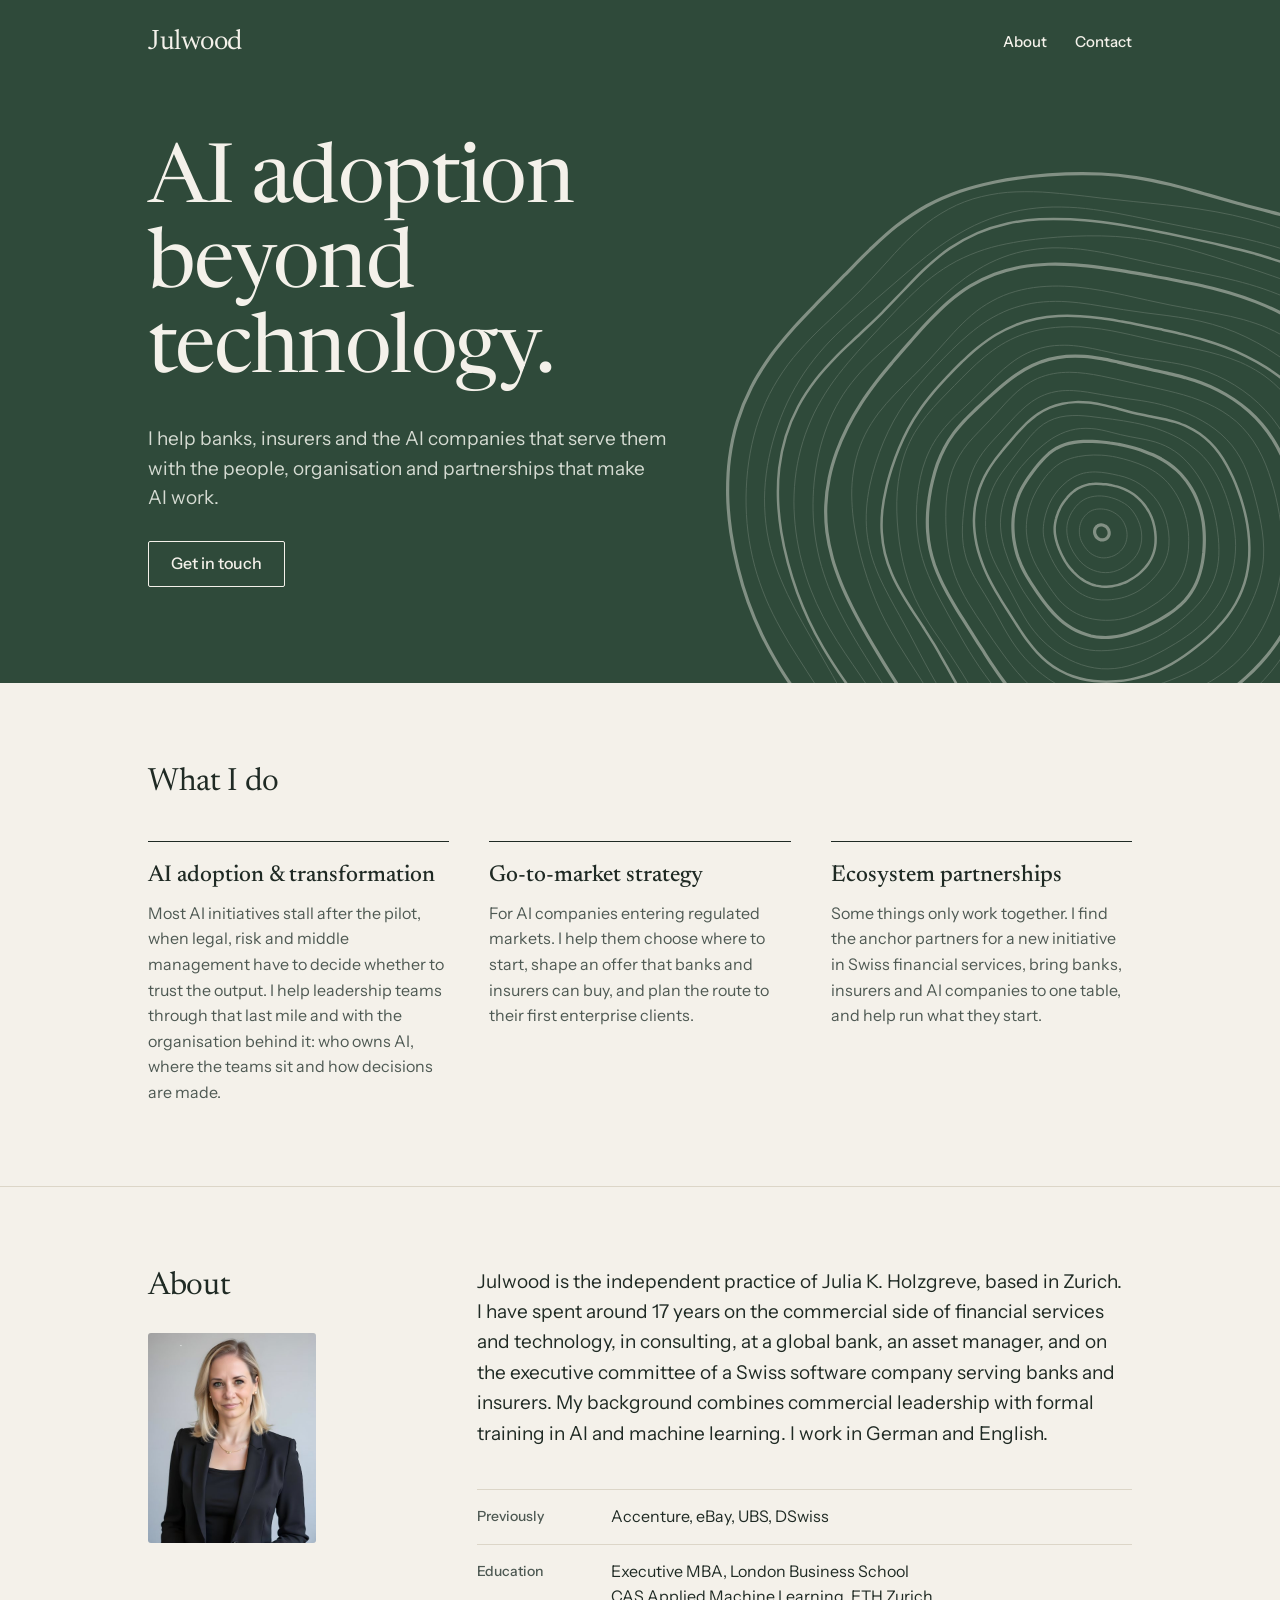
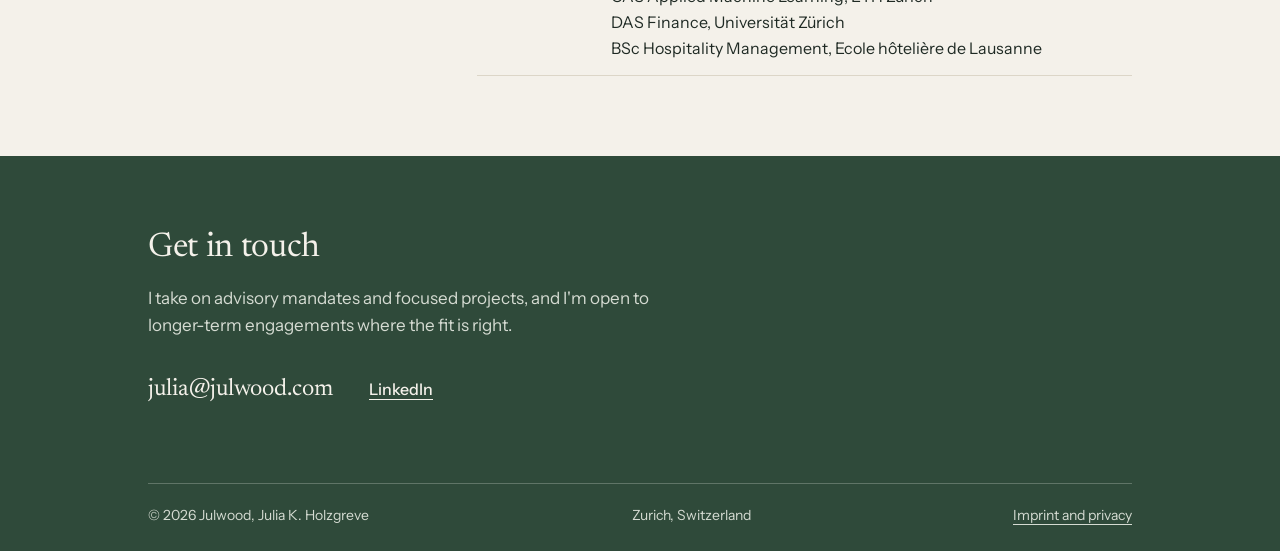
==== commit b7368094: "Home page: rings as part of the green background, copy aligned to the three card topics The tree rin" ====
--- a/index.html
+++ b/index.html
@@ -31,48 +31,15 @@
 <main>
 
 <section class="hero-band">
+<svg class="hero-rings" aria-hidden="true" viewBox="-423.1 -406 889.9 877.7">
+<g fill="none" stroke="#F4F1EA" opacity="0.17"><path d="M 28.7 0 C 28.8 0.9 28.9 1.9 28.9 2.8 C 28.9 3.8 28.9 4.8 28.8 5.7 C 28.7 6.7 28.5 7.6 28.3 8.6 C 28.1 9.5 27.9 10.5 27.6 11.4 C 27.3 12.3 26.9 13.3 26.5 14.2 C 26.1 15 25.6 15.9 25.1 16.8 C 24.6 17.6 24 18.4 23.4 19.2 C 22.8 20 22.1 20.7 21.4 21.4 C 20.7 22.1 20 22.8 19.2 23.4 C 18.4 24 17.6 24.6 16.7 25.1 C 15.9 25.6 15 26 14.1 26.5 C 13.3 26.9 12.3 27.2 11.4 27.5 C 10.5 27.9 9.5 28.1 8.6 28.3 C 7.6 28.5 6.7 28.7 5.7 28.8 C 4.8 28.9 3.8 29 2.9 29 C 1.9 29 0.9 28.9 0 28.8 C -0.9 28.7 -1.9 28.5 -2.8 28.3 C -3.7 28 -4.6 27.8 -5.5 27.4 C -6.3 27.1 -7.2 26.7 -8 26.3 C -8.8 25.9 -9.6 25.4 -10.3 25 C -11.1 24.5 -11.8 23.9 -12.5 23.4 C -13.2 22.8 -13.8 22.2 -14.5 21.6 C -15.1 21 -15.7 20.4 -16.2 19.8 C -16.8 19.1 -17.3 18.5 -17.8 17.8 C -18.3 17.2 -18.8 16.5 -19.3 15.8 C -19.7 15.1 -20.1 14.4 -20.5 13.7 C -20.9 13 -21.3 12.3 -21.7 11.6 C -22 10.9 -22.4 10.1 -22.7 9.4 C -23 8.6 -23.2 7.9 -23.5 7.1 C -23.7 6.4 -23.9 5.6 -24.1 4.8 C -24.2 4 -24.4 3.2 -24.5 2.4 C -24.6 1.6 -24.6 0.8 -24.6 0 C -24.7 -0.8 -24.7 -1.6 -24.6 -2.4 C -24.6 -3.2 -24.5 -4 -24.4 -4.9 C -24.3 -5.7 -24.2 -6.5 -24 -7.3 C -23.8 -8.1 -23.6 -8.9 -23.3 -9.7 C -23.1 -10.4 -22.8 -11.2 -22.4 -12 C -22.1 -12.8 -21.7 -13.5 -21.3 -14.2 C -20.9 -15 -20.4 -15.7 -19.9 -16.3 C -19.4 -17 -18.9 -17.7 -18.3 -18.3 C -17.8 -19 -17.2 -19.6 -16.5 -20.1 C -15.9 -20.7 -15.3 -21.3 -14.6 -21.8 C -13.9 -22.3 -13.2 -22.8 -12.4 -23.2 C -11.7 -23.6 -10.9 -24 -10.1 -24.4 C -9.3 -24.7 -8.5 -24.9 -7.6 -25.2 C -6.8 -25.4 -6 -25.6 -5.1 -25.7 C -4.3 -25.8 -3.4 -25.9 -2.6 -25.9 C -1.7 -26 -0.8 -26 -0 -25.9 C 0.8 -25.9 1.7 -25.8 2.5 -25.7 C 3.4 -25.6 4.2 -25.5 5 -25.3 C 5.9 -25.2 6.7 -25 7.5 -24.7 C 8.3 -24.5 9.1 -24.2 9.9 -23.9 C 10.7 -23.6 11.5 -23.3 12.3 -22.9 C 13 -22.6 13.8 -22.2 14.5 -21.7 C 15.3 -21.3 16 -20.8 16.7 -20.3 C 17.4 -19.8 18.1 -19.3 18.7 -18.7 C 19.4 -18.2 20.1 -17.6 20.7 -17 C 21.3 -16.3 21.9 -15.7 22.4 -15 C 23 -14.3 23.5 -13.6 24 -12.8 C 24.5 -12.1 24.9 -11.3 25.4 -10.5 C 25.8 -9.7 26.2 -8.9 26.5 -8 C 26.9 -7.2 27.2 -6.3 27.5 -5.5 C 27.8 -4.6 28 -3.7 28.2 -2.8 C 28.4 -1.9 28.6 -0.9 28.7 0 Z" stroke-width="1.1"/><path d="M 45 0 C 45.1 1.5 45.3 3 45.3 4.5 C 45.3 6 45.3 7.5 45.2 9 C 45 10.5 44.8 12 44.5 13.5 C 44.2 15 43.8 16.5 43.3 17.9 C 42.8 19.4 42.2 20.8 41.6 22.2 C 40.9 23.6 40.1 24.9 39.3 26.2 C 38.4 27.5 37.4 28.7 36.4 29.9 C 35.4 31.1 34.4 32.2 33.2 33.2 C 32.1 34.3 30.9 35.3 29.7 36.2 C 28.5 37.2 27.3 38 26 38.9 C 24.7 39.7 23.4 40.5 22 41.2 C 20.6 41.9 19.3 42.5 17.8 43.1 C 16.4 43.6 15 44.1 13.5 44.5 C 12 44.8 10.5 45.1 9 45.3 C 7.5 45.5 6 45.5 4.5 45.5 C 3 45.5 1.5 45.4 0 45.2 C -1.5 45 -2.9 44.7 -4.4 44.3 C -5.8 44 -7.2 43.5 -8.6 43 C -9.9 42.5 -11.3 41.9 -12.5 41.3 C -13.8 40.7 -15.1 40 -16.2 39.2 C -17.4 38.4 -18.5 37.6 -19.6 36.7 C -20.7 35.8 -21.7 34.9 -22.7 33.9 C -23.6 33 -24.5 31.9 -25.4 30.9 C -26.2 29.9 -27 28.9 -27.8 27.8 C -28.6 26.7 -29.3 25.7 -30 24.6 C -30.7 23.5 -31.3 22.5 -32 21.4 C -32.6 20.3 -33.2 19.2 -33.7 18 C -34.3 16.9 -34.8 15.8 -35.3 14.6 C -35.7 13.4 -36.2 12.3 -36.5 11.1 C -36.9 9.9 -37.2 8.7 -37.5 7.5 C -37.8 6.2 -38.1 5 -38.2 3.8 C -38.4 2.5 -38.6 1.3 -38.6 0 C -38.7 -1.3 -38.7 -2.5 -38.7 -3.8 C -38.7 -5.1 -38.6 -6.4 -38.4 -7.6 C -38.2 -8.9 -38 -10.2 -37.7 -11.4 C -37.4 -12.7 -37 -13.9 -36.5 -15.1 C -36.1 -16.3 -35.6 -17.5 -35 -18.7 C -34.5 -19.9 -33.8 -21 -33.2 -22.2 C -32.5 -23.3 -31.8 -24.4 -31 -25.4 C -30.2 -26.5 -29.4 -27.6 -28.6 -28.6 C -27.7 -29.6 -26.8 -30.6 -25.8 -31.5 C -24.9 -32.4 -23.9 -33.3 -22.8 -34.1 C -21.7 -34.9 -20.6 -35.7 -19.4 -36.4 C -18.3 -37 -17 -37.6 -15.8 -38.1 C -14.5 -38.6 -13.2 -39 -11.9 -39.3 C -10.6 -39.7 -9.3 -39.9 -8 -40.1 C -6.7 -40.3 -5.3 -40.4 -4 -40.5 C -2.7 -40.6 -1.3 -40.6 -0 -40.5 C 1.3 -40.4 2.6 -40.3 4 -40.1 C 5.3 -40 6.6 -39.7 7.8 -39.4 C 9.1 -39.1 10.4 -38.8 11.7 -38.4 C 12.9 -38 14.2 -37.6 15.4 -37.2 C 16.6 -36.7 17.9 -36.2 19.1 -35.7 C 20.3 -35.1 21.5 -34.6 22.7 -33.9 C 23.9 -33.3 25 -32.6 26.2 -31.9 C 27.3 -31.1 28.4 -30.3 29.5 -29.5 C 30.5 -28.6 31.5 -27.7 32.5 -26.7 C 33.4 -25.7 34.4 -24.6 35.2 -23.5 C 36.1 -22.4 36.9 -21.3 37.6 -20.1 C 38.3 -18.9 39 -17.7 39.7 -16.4 C 40.3 -15.2 41 -13.9 41.5 -12.6 C 42.1 -11.3 42.6 -9.9 43 -8.6 C 43.5 -7.2 43.9 -5.8 44.2 -4.4 C 44.5 -2.9 44.8 -1.5 45 0 Z" stroke-width="1.1"/><path d="M 75.4 0 C 75.7 2.5 75.9 5 76 7.5 C 76 10 76 12.5 75.8 15.1 C 75.6 17.6 75.3 20.2 74.7 22.7 C 74.2 25.2 73.4 27.6 72.5 30 C 71.6 32.4 70.5 34.8 69.3 37.1 C 68.1 39.3 66.7 41.5 65.2 43.6 C 63.8 45.7 62.2 47.7 60.5 49.7 C 58.9 51.6 57.1 53.5 55.3 55.3 C 53.5 57.1 51.6 58.8 49.6 60.4 C 47.6 62 45.5 63.5 43.4 64.9 C 41.2 66.3 39 67.6 36.7 68.7 C 34.5 69.8 32.1 70.8 29.7 71.7 C 27.3 72.6 24.9 73.3 22.4 73.9 C 20 74.5 17.5 75 15 75.3 C 12.5 75.7 10 76 7.5 76.1 C 5 76.2 2.5 76.2 0 76.1 C -2.5 75.9 -5 75.6 -7.4 75.1 C -9.8 74.6 -12.2 73.9 -14.5 73.1 C -16.8 72.2 -19.1 71.2 -21.2 70 C -23.4 68.8 -25.4 67.5 -27.4 66 C -29.3 64.6 -31.1 63 -32.9 61.5 C -34.6 59.9 -36.2 58.2 -37.8 56.5 C -39.3 54.9 -40.8 53.2 -42.2 51.4 C -43.6 49.7 -44.9 48 -46.2 46.2 C -47.5 44.4 -48.6 42.6 -49.8 40.8 C -50.9 39 -52 37.2 -53 35.4 C -54 33.6 -54.9 31.7 -55.9 29.9 C -56.8 28 -57.7 26.1 -58.5 24.2 C -59.4 22.3 -60.2 20.4 -60.9 18.5 C -61.7 16.5 -62.4 14.5 -63 12.5 C -63.5 10.5 -64 8.4 -64.4 6.3 C -64.8 4.3 -65 2.1 -65.1 0 C -65.2 -2.1 -65.1 -4.3 -64.9 -6.4 C -64.8 -8.5 -64.5 -10.6 -64.1 -12.7 C -63.7 -14.9 -63.2 -16.9 -62.7 -19 C -62.1 -21.1 -61.5 -23.2 -60.8 -25.2 C -60.1 -27.2 -59.3 -29.3 -58.5 -31.2 C -57.6 -33.2 -56.6 -35.2 -55.5 -37.1 C -54.4 -39 -53.2 -40.8 -51.9 -42.6 C -50.6 -44.4 -49.2 -46.1 -47.8 -47.8 C -46.3 -49.4 -44.7 -51 -43.1 -52.6 C -41.5 -54.1 -39.8 -55.6 -38.1 -57 C -36.3 -58.3 -34.4 -59.6 -32.5 -60.8 C -30.6 -61.9 -28.5 -63 -26.4 -63.8 C -24.4 -64.7 -22.2 -65.4 -20 -66 C -17.8 -66.5 -15.6 -66.9 -13.4 -67.1 C -11.1 -67.4 -8.9 -67.4 -6.6 -67.4 C -4.4 -67.4 -2.2 -67.2 -0 -67 C 2.2 -66.8 4.4 -66.4 6.5 -66.1 C 8.7 -65.7 10.8 -65.3 12.9 -64.9 C 15 -64.5 17.2 -64 19.3 -63.5 C 21.4 -63 23.5 -62.5 25.6 -61.9 C 27.7 -61.2 29.8 -60.5 31.9 -59.7 C 34 -58.9 36 -57.9 38 -56.9 C 40 -55.8 42 -54.7 43.8 -53.4 C 45.7 -52.1 47.5 -50.8 49.3 -49.3 C 51.1 -47.8 52.8 -46.3 54.4 -44.6 C 56 -43 57.6 -41.3 59.1 -39.5 C 60.6 -37.7 62 -35.8 63.4 -33.9 C 64.7 -31.9 65.9 -29.9 67 -27.8 C 68.1 -25.7 69.2 -23.5 70 -21.2 C 70.9 -19 71.7 -16.7 72.4 -14.4 C 73.1 -12.1 73.7 -9.7 74.2 -7.3 C 74.7 -4.9 75.1 -2.5 75.4 0 Z" stroke-width="1.1"/><path d="M 97.6 0 C 97.9 3.2 98 6.4 98 9.7 C 98 12.9 97.9 16.2 97.7 19.4 C 97.4 22.7 97 26 96.4 29.2 C 95.8 32.5 95.1 35.8 94.1 39 C 93.1 42.2 91.9 45.3 90.5 48.4 C 89 51.4 87.3 54.3 85.4 57.1 C 83.6 59.9 81.4 62.5 79.2 65 C 76.9 67.4 74.4 69.7 71.9 71.9 C 69.4 74.1 66.7 76.1 64.1 78.1 C 61.4 80 58.6 81.8 55.8 83.5 C 53 85.3 50.2 86.9 47.3 88.4 C 44.3 89.9 41.4 91.3 38.3 92.6 C 35.3 93.8 32.2 94.9 29.1 95.8 C 25.9 96.7 22.7 97.4 19.5 98 C 16.3 98.5 13 98.8 9.7 98.9 C 6.5 99.1 3.2 99 0 98.8 C -3.2 98.5 -6.4 98.1 -9.6 97.5 C -12.8 96.9 -15.9 96.1 -18.9 95.1 C -21.9 94 -24.9 92.8 -27.7 91.4 C -30.5 90 -33.3 88.3 -35.8 86.5 C -38.4 84.7 -40.8 82.6 -43 80.5 C -45.3 78.4 -47.3 76.1 -49.3 73.8 C -51.2 71.4 -53 69 -54.7 66.7 C -56.4 64.3 -58 61.9 -59.6 59.6 C -61.1 57.2 -62.6 54.9 -64.1 52.6 C -65.6 50.3 -67 48 -68.4 45.7 C -69.8 43.4 -71.1 41.1 -72.4 38.7 C -73.7 36.3 -74.9 33.9 -76 31.5 C -77.1 29 -78.1 26.5 -79 24 C -79.9 21.4 -80.7 18.8 -81.4 16.2 C -82.1 13.6 -82.7 10.9 -83.1 8.2 C -83.5 5.5 -83.8 2.7 -84 0 C -84.1 -2.7 -84.2 -5.5 -84 -8.3 C -83.9 -11 -83.6 -13.8 -83.2 -16.6 C -82.8 -19.3 -82.2 -22 -81.5 -24.7 C -80.8 -27.4 -80 -30.1 -79 -32.7 C -78.1 -35.4 -77 -38 -75.8 -40.5 C -74.6 -43.1 -73.3 -45.6 -71.9 -48 C -70.5 -50.5 -69 -52.9 -67.4 -55.3 C -65.8 -57.7 -64.1 -60 -62.3 -62.3 C -60.5 -64.5 -58.5 -66.8 -56.5 -68.8 C -54.4 -70.9 -52.2 -72.9 -49.9 -74.6 C -47.5 -76.3 -45 -77.9 -42.4 -79.3 C -39.8 -80.6 -37 -81.7 -34.2 -82.6 C -31.4 -83.5 -28.5 -84.1 -25.7 -84.7 C -22.8 -85.2 -19.9 -85.6 -17.1 -85.9 C -14.2 -86.1 -11.4 -86.3 -8.5 -86.4 C -5.7 -86.4 -2.8 -86.4 -0 -86.2 C 2.8 -86.1 5.6 -85.8 8.4 -85.4 C 11.2 -85.1 14 -84.6 16.7 -84 C 19.5 -83.4 22.2 -82.8 24.9 -82 C 27.6 -81.3 30.3 -80.5 33 -79.7 C 35.7 -78.8 38.4 -77.9 41.1 -76.9 C 43.8 -75.9 46.5 -74.8 49.2 -73.6 C 51.8 -72.4 54.5 -71 57.1 -69.5 C 59.6 -68 62.2 -66.4 64.5 -64.5 C 66.9 -62.7 69.2 -60.7 71.4 -58.6 C 73.6 -56.5 75.6 -54.2 77.5 -51.8 C 79.4 -49.4 81.2 -46.9 82.8 -44.3 C 84.5 -41.7 86 -39 87.4 -36.2 C 88.8 -33.4 90.1 -30.6 91.3 -27.7 C 92.4 -24.8 93.4 -21.8 94.2 -18.7 C 95.1 -15.7 95.8 -12.6 96.4 -9.5 C 96.9 -6.4 97.3 -3.2 97.6 0 Z" stroke-width="1.1"/><path d="M 130.5 0 C 131.1 4.3 131.5 8.6 131.7 13 C 131.9 17.3 132 21.8 131.8 26.2 C 131.5 30.6 131 35.1 130.2 39.5 C 129.3 43.8 128.1 48.2 126.5 52.4 C 124.9 56.6 122.9 60.6 120.7 64.5 C 118.4 68.4 115.8 72 113.1 75.6 C 110.3 79.1 107.3 82.4 104.2 85.6 C 101.2 88.7 98 91.8 94.7 94.7 C 91.4 97.6 88.1 100.5 84.7 103.2 C 81.2 105.9 77.7 108.5 74.1 110.9 C 70.4 113.3 66.7 115.5 62.8 117.6 C 59 119.6 55 121.4 50.9 123 C 46.9 124.6 42.8 126 38.6 127.2 C 34.4 128.4 30.2 129.4 25.9 130.2 C 21.6 131.1 17.3 131.8 13 132.3 C 8.7 132.7 4.3 133.1 0 133.1 C -4.3 133.1 -8.7 133 -13 132.3 C -17.3 131.7 -21.6 130.7 -25.7 129.3 C -29.8 127.9 -33.8 126 -37.6 123.9 C -41.3 121.7 -44.8 119 -48.1 116.2 C -51.4 113.4 -54.4 110.3 -57.3 107.2 C -60.1 104.1 -62.7 100.8 -65.2 97.6 C -67.7 94.4 -70.1 91.3 -72.3 88.1 C -74.6 85 -76.8 82 -78.9 78.9 C -81.1 75.9 -83.1 72.9 -85.1 69.8 C -87.1 66.8 -89 63.7 -90.7 60.6 C -92.5 57.5 -94.2 54.4 -95.7 51.2 C -97.3 48 -98.8 44.7 -100.2 41.5 C -101.6 38.2 -102.9 34.9 -104.1 31.6 C -105.4 28.2 -106.6 24.9 -107.7 21.4 C -108.8 18 -109.8 14.5 -110.6 10.9 C -111.4 7.3 -112.1 3.7 -112.5 0 C -112.9 -3.7 -113.1 -7.4 -113.1 -11.1 C -113 -14.9 -112.7 -18.6 -112.2 -22.3 C -111.7 -26 -110.9 -29.7 -110 -33.4 C -109.1 -37 -108 -40.6 -106.6 -44.2 C -105.3 -47.7 -103.8 -51.2 -102.1 -54.6 C -100.4 -58 -98.5 -61.3 -96.4 -64.4 C -94.3 -67.6 -92 -70.6 -89.6 -73.5 C -87.2 -76.4 -84.6 -79.2 -82 -82 C -79.4 -84.7 -76.7 -87.4 -73.9 -90 C -71.1 -92.6 -68.2 -95.2 -65.2 -97.6 C -62.2 -100 -59.1 -102.4 -55.9 -104.5 C -52.6 -106.6 -49.2 -108.5 -45.6 -110.1 C -42.1 -111.7 -38.4 -113.1 -34.6 -114.1 C -30.9 -115.1 -27 -115.8 -23.1 -116.1 C -19.2 -116.4 -15.3 -116.4 -11.4 -116.1 C -7.6 -115.9 -3.7 -115.2 -0 -114.5 C 3.7 -113.8 7.4 -112.8 11 -111.9 C 14.6 -111.1 18.2 -110.1 21.7 -109.2 C 25.3 -108.4 28.8 -107.6 32.4 -106.9 C 36 -106.2 39.7 -105.6 43.4 -104.9 C 47.2 -104.1 51 -103.5 54.8 -102.5 C 58.6 -101.5 62.5 -100.5 66.2 -99 C 69.9 -97.6 73.6 -95.9 77.1 -93.9 C 80.6 -91.9 83.9 -89.6 87.1 -87.1 C 90.2 -84.6 93.2 -81.7 96 -78.8 C 98.8 -75.9 101.4 -72.7 103.9 -69.4 C 106.4 -66.2 108.7 -62.7 110.8 -59.2 C 113 -55.7 115 -52.1 116.8 -48.4 C 118.6 -44.7 120.3 -40.8 121.7 -36.9 C 123.2 -33 124.5 -29 125.6 -25 C 126.7 -20.9 127.7 -16.8 128.5 -12.7 C 129.3 -8.5 130 -4.3 130.5 0 Z" stroke-width="1.1"/><path d="M 149.6 0 C 150.2 4.9 150.6 9.9 150.6 14.8 C 150.6 19.8 150.3 24.8 149.7 29.8 C 149.2 34.7 148.2 39.7 147 44.6 C 145.8 49.5 144.3 54.3 142.5 59 C 140.7 63.7 138.5 68.3 136.1 72.8 C 133.8 77.2 131.1 81.5 128.1 85.6 C 125.2 89.7 122 93.6 118.5 97.3 C 115.1 101 111.4 104.4 107.6 107.6 C 103.9 110.9 99.8 113.9 95.8 116.7 C 91.8 119.6 87.6 122.2 83.4 124.8 C 79.2 127.4 75 129.8 70.7 132.2 C 66.4 134.6 62.1 136.9 57.6 139.1 C 53.2 141.3 48.7 143.5 44.1 145.3 C 39.5 147.1 34.7 148.9 29.9 150.2 C 25 151.5 20 152.5 15.1 153 C 10.1 153.5 5 153.6 0 153.3 C -5 152.9 -10 152.1 -14.9 150.9 C -19.7 149.7 -24.5 148.1 -29.1 146.2 C -33.7 144.3 -38.1 142 -42.3 139.6 C -46.6 137.1 -50.6 134.4 -54.5 131.5 C -58.3 128.6 -61.9 125.5 -65.3 122.2 C -68.7 118.9 -71.8 115.4 -74.7 111.9 C -77.7 108.3 -80.3 104.6 -82.8 100.8 C -85.2 97.1 -87.4 93.3 -89.5 89.5 C -91.6 85.8 -93.5 82 -95.5 78.4 C -97.4 74.7 -99.3 71.1 -101.2 67.6 C -103.1 64.1 -105 60.7 -107 57.2 C -109 53.7 -111 50.3 -112.9 46.8 C -114.9 43.2 -116.9 39.7 -118.6 36 C -120.4 32.3 -122.2 28.5 -123.6 24.6 C -125 20.7 -126.3 16.6 -127.3 12.5 C -128.2 8.4 -129 4.2 -129.4 0 C -129.8 -4.2 -130 -8.5 -129.8 -12.8 C -129.7 -17.1 -129.3 -21.4 -128.6 -25.6 C -128 -29.8 -127 -34 -125.8 -38.1 C -124.5 -42.2 -123 -46.3 -121.2 -50.2 C -119.4 -54.1 -117.3 -57.8 -115 -61.5 C -112.7 -65.1 -110.2 -68.5 -107.6 -71.9 C -105.1 -75.3 -102.3 -78.5 -99.7 -81.8 C -97 -85.1 -94.4 -88.4 -91.8 -91.8 C -89.1 -95.2 -86.6 -98.7 -83.8 -102.1 C -81 -105.5 -78.2 -109.2 -75 -112.3 C -71.9 -115.5 -68.4 -118.6 -64.7 -121.1 C -61 -123.5 -56.9 -125.6 -52.7 -127.1 C -48.5 -128.6 -43.9 -129.6 -39.5 -130.1 C -35 -130.7 -30.4 -130.7 -26 -130.7 C -21.5 -130.6 -17.1 -130.1 -12.8 -129.7 C -8.4 -129.3 -4.2 -128.7 -0 -128.1 C 4.2 -127.6 8.3 -127 12.5 -126.5 C 16.6 -125.9 20.7 -125.3 24.8 -124.7 C 28.9 -124 33 -123.3 37.2 -122.5 C 41.3 -121.7 45.4 -120.8 49.6 -119.7 C 53.7 -118.6 57.9 -117.4 62 -116 C 66.1 -114.6 70.3 -113 74.4 -111.3 C 78.5 -109.5 82.6 -107.6 86.6 -105.5 C 90.6 -103.3 94.5 -101 98.3 -98.3 C 102.1 -95.7 105.8 -92.8 109.3 -89.7 C 112.7 -86.5 116 -83.1 118.9 -79.5 C 121.9 -75.9 124.6 -72 127.1 -67.9 C 129.6 -63.9 131.8 -59.7 133.8 -55.4 C 135.8 -51.1 137.6 -46.7 139.3 -42.2 C 140.9 -37.8 142.4 -33.2 143.7 -28.6 C 145.1 -24 146.3 -19.3 147.3 -14.5 C 148.2 -9.7 149.1 -4.9 149.6 0 Z" stroke-width="1.1"/><path d="M 180.6 0 C 181.3 5.9 182 11.9 182.1 17.9 C 182.2 23.9 181.9 30 181.2 36 C 180.4 42 179.2 48 177.6 53.9 C 176 59.7 173.9 65.5 171.7 71.1 C 169.4 76.7 166.8 82.2 164 87.6 C 161.2 93 158.2 98.4 154.9 103.5 C 151.7 108.7 148.3 113.8 144.5 118.6 C 140.8 123.4 136.8 128.1 132.5 132.5 C 128.1 136.8 123.5 140.9 118.6 144.5 C 113.7 148.2 108.5 151.4 103.2 154.4 C 97.9 157.4 92.3 159.9 86.8 162.3 C 81.2 164.7 75.6 166.8 69.9 168.9 C 64.3 170.9 58.7 172.8 53 174.6 C 47.3 176.4 41.5 178.1 35.7 179.5 C 29.9 181 24 182.3 18 183.1 C 12.1 183.9 6 184.5 0 184.4 C -6 184.3 -12.1 183.7 -18 182.6 C -23.9 181.4 -29.7 179.7 -35.3 177.5 C -40.9 175.4 -46.3 172.6 -51.5 169.7 C -56.6 166.7 -61.5 163.3 -66.1 159.7 C -70.8 156.1 -75.1 152.2 -79.2 148.2 C -83.3 144.2 -87.1 139.9 -90.6 135.6 C -94.1 131.3 -97.3 126.7 -100.3 122.2 C -103.3 117.7 -106 113.1 -108.6 108.6 C -111.2 104.1 -113.5 99.6 -116 95.2 C -118.4 90.8 -120.7 86.5 -123.2 82.3 C -125.6 78.1 -128.1 74 -130.7 69.8 C -133.2 65.7 -135.9 61.6 -138.4 57.3 C -140.9 53.1 -143.5 48.7 -145.6 44.2 C -147.8 39.6 -149.8 34.9 -151.3 30.1 C -152.8 25.3 -153.9 20.2 -154.7 15.2 C -155.4 10.2 -155.7 5.1 -155.8 0 C -155.8 -5.1 -155.5 -10.2 -155.2 -15.3 C -154.8 -20.4 -154.2 -25.4 -153.5 -30.5 C -152.8 -35.6 -152.1 -40.7 -151 -45.8 C -150 -50.9 -148.8 -56 -147.2 -61 C -145.6 -65.9 -143.7 -70.9 -141.3 -75.5 C -138.9 -80.2 -136.1 -84.6 -133 -88.9 C -130 -93.1 -126.5 -97.1 -123 -101 C -119.6 -104.9 -116 -108.6 -112.4 -112.4 C -108.9 -116.3 -105.4 -120.1 -101.8 -124 C -98.1 -127.9 -94.6 -132 -90.6 -135.7 C -86.7 -139.3 -82.6 -143.1 -78.1 -146.1 C -73.6 -149.2 -68.8 -151.9 -63.7 -153.9 C -58.7 -155.9 -53.3 -157.2 -47.9 -158 C -42.6 -158.8 -37 -158.8 -31.5 -158.6 C -26.1 -158.4 -20.7 -157.6 -15.5 -156.9 C -10.2 -156.1 -5.1 -155.1 -0 -154.2 C 5.1 -153.3 10 -152.4 14.9 -151.7 C 19.9 -150.9 24.8 -150.2 29.7 -149.5 C 34.7 -148.8 39.7 -148.2 44.7 -147.4 C 49.7 -146.6 54.8 -145.7 59.9 -144.6 C 65 -143.5 70.1 -142.3 75.2 -140.7 C 80.3 -139.2 85.5 -137.5 90.5 -135.5 C 95.6 -133.5 100.7 -131.3 105.7 -128.8 C 110.6 -126.2 115.6 -123.5 120.4 -120.4 C 125.1 -117.2 129.8 -113.8 134.1 -110 C 138.3 -106.2 142.4 -102 146.1 -97.6 C 149.7 -93.1 152.9 -88.3 155.8 -83.3 C 158.7 -78.3 161.1 -73 163.3 -67.6 C 165.4 -62.3 167.2 -56.8 168.9 -51.2 C 170.6 -45.7 172.1 -40.1 173.5 -34.5 C 175 -28.9 176.3 -23.2 177.5 -17.5 C 178.7 -11.7 179.8 -5.9 180.6 0 Z" stroke-width="1.1"/><path d="M 202.3 0 C 202.9 6.6 203.3 13.3 203.2 20 C 203.1 26.7 202.7 33.5 202 40.2 C 201.2 46.9 200 53.6 198.5 60.2 C 197 66.8 195.1 73.4 192.9 79.9 C 190.6 86.3 188.1 92.8 185.1 99 C 182.2 105.1 178.9 111.3 175.2 117.1 C 171.5 122.9 167.5 128.5 163 133.8 C 158.6 139 153.7 144 148.6 148.6 C 143.5 153.2 137.9 157.3 132.3 161.2 C 126.7 165.1 120.7 168.5 114.8 171.8 C 108.9 175.1 102.8 178.1 96.7 180.9 C 90.6 183.8 84.5 186.5 78.4 189.2 C 72.2 191.8 66 194.4 59.7 196.7 C 53.3 199 46.9 201.3 40.4 203.1 C 33.9 204.9 27.2 206.5 20.4 207.4 C 13.7 208.3 6.8 208.8 0 208.6 C -6.8 208.4 -13.7 207.5 -20.3 206 C -26.9 204.5 -33.5 202.3 -39.7 199.6 C -45.9 196.9 -51.9 193.5 -57.6 189.9 C -63.3 186.3 -68.6 182.1 -73.7 177.8 C -78.7 173.5 -83.4 168.9 -87.8 164.3 C -92.2 159.6 -96.3 154.8 -100.2 150 C -104.1 145.2 -107.7 140.3 -111.2 135.5 C -114.7 130.8 -118 126 -121.3 121.3 C -124.6 116.6 -127.7 112 -130.8 107.4 C -134 102.8 -137.1 98.2 -140.1 93.6 C -143.1 89 -146.1 84.4 -149 79.6 C -151.8 74.9 -154.6 70 -157 65 C -159.5 60.1 -161.8 54.9 -163.8 49.7 C -165.7 44.4 -167.4 39 -168.8 33.6 C -170.1 28.1 -171.2 22.5 -172 16.9 C -172.8 11.3 -173.4 5.7 -173.8 0 C -174.2 -5.7 -174.4 -11.4 -174.4 -17.2 C -174.4 -22.9 -174.3 -28.8 -173.8 -34.6 C -173.4 -40.4 -172.8 -46.3 -171.6 -52.1 C -170.5 -57.8 -169 -63.7 -167 -69.2 C -165 -74.7 -162.4 -80.1 -159.4 -85.2 C -156.5 -90.3 -152.9 -95.1 -149.2 -99.7 C -145.5 -104.2 -141.3 -108.4 -137.3 -112.7 C -133.3 -116.9 -129.2 -120.9 -125.2 -125.2 C -121.2 -129.4 -117.3 -133.7 -113.3 -138 C -109.3 -142.4 -105.4 -147 -101 -151.2 C -96.7 -155.4 -92.2 -159.6 -87.2 -163.2 C -82.3 -166.7 -76.9 -169.9 -71.4 -172.3 C -65.8 -174.7 -59.8 -176.5 -53.9 -177.6 C -47.9 -178.8 -41.7 -179.1 -35.6 -179.2 C -29.6 -179.2 -23.5 -178.6 -17.5 -177.9 C -11.6 -177.2 -5.7 -176.1 -0 -175 C 5.7 -173.9 11.3 -172.6 16.9 -171.4 C 22.4 -170.1 27.9 -168.9 33.4 -167.7 C 38.8 -166.4 44.3 -165.3 49.8 -164 C 55.3 -162.8 60.8 -161.7 66.4 -160.3 C 72 -159 77.7 -157.8 83.5 -156.2 C 89.3 -154.7 95.1 -153.1 101 -151.1 C 106.8 -149.1 112.8 -147 118.5 -144.4 C 124.3 -141.8 130.1 -138.9 135.5 -135.5 C 141 -132.1 146.3 -128.3 151.2 -124.1 C 156 -119.8 160.6 -115 164.6 -110 C 168.7 -105 172.3 -99.5 175.6 -93.8 C 178.8 -88.2 181.6 -82.2 184.1 -76.2 C 186.6 -70.2 188.7 -64 190.6 -57.8 C 192.6 -51.6 194.3 -45.3 195.8 -38.9 C 197.3 -32.6 198.6 -26.2 199.7 -19.7 C 200.8 -13.2 201.8 -6.6 202.3 0 Z" stroke-width="1.1"/><path d="M 237.4 0 C 238.3 7.8 239.1 15.7 239.2 23.6 C 239.4 31.5 239.2 39.5 238.4 47.4 C 237.7 55.4 236.3 63.3 234.5 71.1 C 232.6 78.9 230.2 86.6 227.3 94.1 C 224.4 101.6 221 109 217.3 116.1 C 213.5 123.3 209.4 130.2 204.9 136.9 C 200.4 143.6 195.6 150.1 190.5 156.3 C 185.4 162.5 179.9 168.5 174.1 174.1 C 168.2 179.6 162 184.8 155.6 189.6 C 149.1 194.3 142.2 198.6 135.3 202.4 C 128.3 206.3 121 209.7 113.8 212.8 C 106.5 216 99.1 218.7 91.7 221.4 C 84.3 224.1 76.9 226.6 69.4 228.9 C 62 231.3 54.5 233.6 46.9 235.6 C 39.2 237.6 31.5 239.6 23.7 240.9 C 15.9 242.2 7.9 243.2 0 243.3 C -7.9 243.4 -16 243 -23.8 241.6 C -31.6 240.2 -39.4 237.9 -46.7 235 C -54.1 232 -61.2 228.1 -67.9 223.9 C -74.6 219.6 -80.9 214.6 -86.8 209.6 C -92.7 204.5 -98.2 198.9 -103.4 193.4 C -108.6 187.9 -113.4 182.2 -118 176.6 C -122.6 170.9 -126.8 165.2 -130.9 159.5 C -135 153.9 -138.8 148.2 -142.5 142.5 C -146.2 136.8 -149.6 131.2 -153 125.5 C -156.3 119.9 -159.5 114.3 -162.7 108.7 C -165.9 103.1 -168.9 97.6 -172 92 C -175.1 86.3 -178.2 80.8 -181.2 75.1 C -184.2 69.3 -187.2 63.6 -189.9 57.6 C -192.6 51.6 -195.3 45.5 -197.5 39.3 C -199.7 33 -201.6 26.6 -203.1 20 C -204.6 13.5 -205.7 6.7 -206.4 0 C -207.2 -6.7 -207.4 -13.6 -207.4 -20.4 C -207.3 -27.3 -206.9 -34.2 -206.2 -41 C -205.4 -47.9 -204.4 -54.8 -202.8 -61.5 C -201.3 -68.3 -199.4 -75.1 -196.9 -81.5 C -194.4 -88 -191.4 -94.4 -187.8 -100.4 C -184.3 -106.4 -180 -112 -175.6 -117.3 C -171.2 -122.7 -166.2 -127.5 -161.3 -132.4 C -156.4 -137.2 -151.3 -141.7 -146.4 -146.4 C -141.5 -151.2 -136.8 -155.9 -131.9 -160.8 C -127.1 -165.6 -122.4 -170.8 -117.3 -175.6 C -112.2 -180.4 -107 -185.4 -101.3 -189.5 C -95.6 -193.7 -89.5 -197.7 -83.1 -200.7 C -76.7 -203.7 -69.9 -206 -62.9 -207.5 C -56 -209 -48.8 -209.5 -41.7 -209.5 C -34.6 -209.6 -27.4 -208.7 -20.5 -207.7 C -13.5 -206.7 -6.7 -205.1 -0 -203.7 C 6.7 -202.4 13.1 -200.7 19.6 -199.4 C 26.1 -198.1 32.5 -196.9 39 -195.8 C 45.4 -194.7 51.9 -193.9 58.5 -193 C 65.2 -192 71.9 -191.2 78.7 -190 C 85.5 -188.8 92.5 -187.6 99.3 -185.8 C 106.2 -184 113.1 -182 119.9 -179.4 C 126.6 -176.8 133.4 -173.8 139.8 -170.4 C 146.3 -166.9 152.7 -163 158.7 -158.7 C 164.8 -154.4 170.7 -149.7 176.1 -144.5 C 181.6 -139.4 186.8 -133.8 191.5 -128 C 196.2 -122.1 200.6 -115.8 204.5 -109.3 C 208.4 -102.8 211.8 -95.9 214.8 -89 C 217.9 -82 220.4 -74.8 222.8 -67.6 C 225.2 -60.3 227.1 -53 229 -45.5 C 230.8 -38.1 232.4 -30.6 233.8 -23 C 235.2 -15.4 236.5 -7.8 237.4 0 Z" stroke-width="1.1"/><path d="M 263.2 0 C 263.9 8.6 264.2 17.3 264.1 26 C 263.9 34.7 263.4 43.5 262.5 52.2 C 261.6 61 260.3 69.7 258.6 78.4 C 256.8 87.1 254.7 95.9 252 104.4 C 249.4 112.9 246.3 121.5 242.6 129.7 C 238.9 137.9 234.7 146 229.9 153.6 C 225.1 161.2 219.6 168.6 213.8 175.4 C 207.9 182.3 201.4 188.7 194.7 194.7 C 187.9 200.6 180.7 206.1 173.3 211.1 C 165.9 216.2 158.2 220.8 150.4 225.1 C 142.6 229.4 134.7 233.3 126.7 237 C 118.6 240.6 110.5 243.9 102.3 247 C 94.1 250.1 85.8 252.9 77.4 255.3 C 69.1 257.8 60.6 259.9 52.1 261.7 C 43.5 263.4 34.9 264.9 26.2 265.8 C 17.5 266.7 8.7 267.3 0 267.2 C -8.7 267.1 -17.5 266.6 -26.1 265.4 C -34.7 264.1 -43.4 262.2 -51.6 259.6 C -59.9 256.9 -68 253.5 -75.7 249.4 C -83.3 245.3 -90.6 240.4 -97.3 235 C -104 229.6 -110.3 223.3 -116 217 C -121.7 210.7 -126.8 203.7 -131.6 197 C -136.4 190.2 -140.6 183.2 -144.9 176.5 C -149.1 169.9 -152.9 163.3 -156.9 156.9 C -160.9 150.6 -164.8 144.6 -168.8 138.5 C -172.8 132.5 -176.9 126.8 -180.9 120.9 C -184.9 115 -189.1 109.2 -192.9 103.1 C -196.7 97 -200.5 90.9 -203.8 84.4 C -207.2 78 -210.3 71.4 -213 64.6 C -215.6 57.8 -217.9 50.8 -219.9 43.7 C -221.8 36.7 -223.4 29.4 -224.7 22.1 C -226.1 14.8 -227.1 7.5 -227.8 0 C -228.6 -7.5 -229.1 -15 -229.3 -22.6 C -229.5 -30.2 -229.4 -37.9 -228.8 -45.5 C -228.2 -53.1 -227.2 -60.9 -225.6 -68.4 C -224 -76 -221.9 -83.6 -219.2 -90.8 C -216.4 -98 -213 -105.1 -209.1 -111.7 C -205.2 -118.4 -200.5 -124.7 -195.8 -130.8 C -191 -136.9 -185.7 -142.5 -180.5 -148.1 C -175.3 -153.7 -169.9 -159.1 -164.5 -164.5 C -159.2 -169.9 -153.9 -175.4 -148.3 -180.7 C -142.7 -186 -137.2 -191.5 -131.2 -196.3 C -125.2 -201.2 -118.9 -206 -112.3 -210 C -105.6 -214.1 -98.5 -217.6 -91.3 -220.4 C -84.1 -223.2 -76.4 -225.4 -68.8 -226.9 C -61.2 -228.5 -53.4 -229.4 -45.7 -229.9 C -38 -230.4 -30.3 -230.3 -22.6 -229.9 C -15 -229.5 -7.4 -228.6 -0 -227.6 C 7.4 -226.6 14.8 -225.1 22 -223.6 C 29.3 -222.2 36.4 -220.4 43.5 -218.8 C 50.7 -217.2 57.7 -215.5 64.9 -213.9 C 72.1 -212.3 79.3 -210.8 86.7 -209.2 C 94.1 -207.7 101.6 -206.3 109.3 -204.5 C 117 -202.7 124.9 -201 132.7 -198.6 C 140.5 -196.2 148.5 -193.6 156.1 -190.3 C 163.7 -186.9 171.3 -182.9 178.3 -178.3 C 185.3 -173.7 192 -168.3 198 -162.5 C 204.1 -156.7 209.6 -150.1 214.5 -143.3 C 219.5 -136.6 223.9 -129.2 227.9 -121.8 C 231.9 -114.4 235.4 -106.6 238.7 -98.9 C 241.9 -91.1 244.8 -83.1 247.5 -75.1 C 250.1 -67 252.5 -58.9 254.6 -50.6 C 256.7 -42.4 258.5 -34 260 -25.6 C 261.4 -17.2 262.5 -8.6 263.2 0 Z" stroke-width="1.1"/><path d="M 294.4 0 C 294.8 9.6 295.3 19.3 295.4 29.1 C 295.4 38.9 295.5 48.8 294.9 58.6 C 294.2 68.5 293.3 78.6 291.6 88.5 C 289.9 98.3 287.6 108.3 284.6 117.9 C 281.6 127.5 277.8 137 273.4 146.1 C 269 155.2 263.9 164.1 258.3 172.6 C 252.8 181.1 246.6 189.2 240 197 C 233.5 204.7 226.5 212.2 219.1 219.1 C 211.7 226 203.9 232.6 195.8 238.6 C 187.7 244.6 179.2 250.1 170.5 255.1 C 161.8 260.1 152.7 264.6 143.6 268.6 C 134.4 272.6 125.1 276.1 115.7 279.3 C 106.3 282.5 96.9 285.4 87.3 288 C 77.8 290.6 68.3 292.9 58.7 294.9 C 49 296.9 39.3 298.8 29.5 300 C 19.8 301.1 9.8 302 0 302 C -9.8 301.9 -19.8 301.2 -29.5 299.4 C -39.2 297.7 -48.8 295.1 -58 291.6 C -67.2 288.1 -76.1 283.5 -84.5 278.5 C -92.9 273.5 -100.8 267.6 -108.3 261.5 C -115.8 255.5 -122.8 248.8 -129.4 242.1 C -136 235.5 -142.2 228.5 -148.1 221.6 C -153.9 214.7 -159.4 207.6 -164.6 200.5 C -169.8 193.5 -174.6 186.3 -179.1 179.1 C -183.7 172 -187.9 164.7 -191.9 157.5 C -196 150.3 -199.7 143.1 -203.5 136 C -207.3 128.8 -210.9 121.8 -214.7 114.7 C -218.4 107.7 -222.3 100.8 -226.2 93.7 C -230.1 86.6 -234.2 79.6 -238 72.2 C -241.8 64.8 -245.9 57.4 -249.2 49.6 C -252.5 41.8 -255.7 33.7 -258 25.4 C -260.3 17.1 -262 8.6 -262.9 0 C -263.8 -8.6 -263.8 -17.3 -263.3 -25.9 C -262.7 -34.5 -261.4 -43.2 -259.7 -51.7 C -258 -60.1 -255.7 -68.5 -253.1 -76.8 C -250.5 -85 -247.5 -93.2 -244.2 -101.1 C -240.8 -109.1 -237.1 -116.9 -232.9 -124.5 C -228.7 -132 -224.1 -139.4 -219.1 -146.4 C -214.1 -153.4 -208.6 -160.1 -203 -166.6 C -197.5 -173.2 -191.6 -179.4 -185.7 -185.7 C -179.8 -191.9 -173.8 -198.1 -167.6 -204.2 C -161.3 -210.2 -155 -216.4 -148.3 -221.9 C -141.5 -227.5 -134.5 -233 -127 -237.6 C -119.5 -242.2 -111.5 -246.3 -103.3 -249.5 C -95.1 -252.6 -86.4 -254.9 -77.8 -256.5 C -69.2 -258 -60.2 -258.6 -51.5 -258.7 C -42.7 -258.8 -33.9 -258 -25.3 -257.1 C -16.7 -256.2 -8.3 -254.7 -0 -253.4 C 8.3 -252.2 16.4 -250.7 24.6 -249.4 C 32.7 -248.1 40.7 -247 48.9 -245.9 C 57.1 -244.8 65.3 -243.9 73.6 -242.8 C 82 -241.6 90.5 -240.5 99 -238.9 C 107.4 -237.3 116.1 -235.4 124.5 -233 C 133 -230.6 141.5 -227.7 149.8 -224.3 C 158.1 -220.8 166.4 -216.9 174.4 -212.5 C 182.4 -208.1 190.3 -203.3 198 -198 C 205.7 -192.8 213.3 -187.1 220.5 -181 C 227.8 -174.9 234.9 -168.3 241.3 -161.3 C 247.8 -154.2 254 -146.6 259.4 -138.6 C 264.8 -130.7 269.6 -122.1 273.6 -113.3 C 277.5 -104.5 280.7 -95.2 283.3 -85.9 C 285.9 -76.7 287.7 -67.1 289.2 -57.5 C 290.7 -48 291.6 -38.4 292.5 -28.8 C 293.3 -19.2 293.9 -9.6 294.4 0 Z" stroke-width="1.1"/><path d="M 316.9 0 C 317.7 10.3 318 20.8 317.6 31.3 C 317.3 41.7 316.3 52.2 314.9 62.6 C 313.5 73.1 311.6 83.5 309.2 93.8 C 306.8 104.1 304 114.4 300.7 124.5 C 297.3 134.7 293.5 144.8 289 154.5 C 284.5 164.2 279.5 173.8 273.8 182.9 C 268 192 261.6 200.8 254.6 209 C 247.7 217.1 240 224.8 232 232 C 223.9 239.1 215.3 245.6 206.6 251.8 C 197.9 257.9 188.8 263.5 179.6 268.8 C 170.5 274.2 161.1 279.1 151.6 283.7 C 142.2 288.3 132.6 292.7 122.9 296.6 C 113.1 300.6 103.3 304.2 93.2 307.3 C 83.2 310.4 73 313.1 62.7 315 C 52.4 317 41.9 318.5 31.4 319.2 C 21 320 10.4 320.1 0 319.5 C -10.4 318.9 -20.9 317.6 -31.1 315.7 C -41.3 313.7 -51.4 311.1 -61.2 307.7 C -71 304.3 -80.6 300.2 -89.6 295.4 C -98.6 290.5 -107.4 284.9 -115.5 278.7 C -123.5 272.6 -131.1 265.5 -138.1 258.3 C -145 251.1 -151.4 243.2 -157.3 235.4 C -163.2 227.6 -168.4 219.4 -173.6 211.5 C -178.7 203.6 -183.3 195.7 -188.1 188.1 C -192.8 180.5 -197.3 173.1 -202 165.7 C -206.6 158.4 -211.2 151.4 -215.8 144.2 C -220.4 137 -225 129.9 -229.4 122.6 C -233.7 115.3 -238.1 107.9 -242 100.2 C -245.9 92.6 -249.7 84.8 -253 76.8 C -256.4 68.7 -259.5 60.5 -262.3 52.2 C -265.1 43.8 -267.6 35.3 -269.9 26.6 C -272.1 17.9 -274.2 9 -275.8 0 C -277.4 -9 -278.7 -18.2 -279.3 -27.5 C -279.9 -36.8 -280.2 -46.3 -279.4 -55.6 C -278.6 -64.9 -277.2 -74.3 -274.7 -83.3 C -272.3 -92.4 -268.9 -101.3 -264.7 -109.7 C -260.6 -118 -255.3 -126 -249.8 -133.5 C -244.2 -141 -237.7 -147.9 -231.4 -154.6 C -225.1 -161.4 -218.3 -167.5 -211.9 -173.9 C -205.5 -180.3 -199.2 -186.5 -193.1 -193.1 C -186.9 -199.6 -181.2 -206.5 -175 -213.2 C -168.8 -220 -162.8 -227.1 -156 -233.5 C -149.3 -240 -142.2 -246.4 -134.5 -251.7 C -126.8 -256.9 -118.4 -261.6 -109.8 -265.2 C -101.2 -268.7 -92 -271.3 -82.8 -273 C -73.7 -274.8 -64.2 -275.5 -54.9 -275.8 C -45.6 -276.1 -36.2 -275.5 -27.1 -274.7 C -17.9 -273.8 -8.9 -272.4 -0 -270.9 C 8.9 -269.4 17.5 -267.5 26.2 -265.7 C 34.8 -263.8 43.2 -261.8 51.7 -260 C 60.2 -258.1 68.6 -256.3 77.2 -254.6 C 85.8 -252.9 94.5 -251.4 103.4 -249.7 C 112.4 -248.1 121.5 -246.7 130.8 -244.8 C 140.1 -242.9 149.8 -241 159.2 -238.3 C 168.6 -235.5 178.3 -232.5 187.4 -228.4 C 196.6 -224.3 205.6 -219.5 213.9 -213.9 C 222.2 -208.2 230 -201.6 237 -194.5 C 244 -187.4 250.3 -179.4 256.1 -171.1 C 261.9 -162.9 266.9 -154 271.6 -145.2 C 276.3 -136.3 280.5 -127.1 284.5 -117.8 C 288.5 -108.6 292.2 -99.2 295.6 -89.7 C 299.1 -80.2 302.4 -70.5 305.2 -60.7 C 308 -50.9 310.6 -40.9 312.6 -30.8 C 314.5 -20.7 316 -10.3 316.9 0 Z" stroke-width="1.1"/><path d="M 362.5 0 C 363.3 11.9 364 23.8 364 35.8 C 364 47.9 363.6 60 362.5 72.1 C 361.3 84.2 359.6 96.4 357.1 108.3 C 354.5 120.3 351.3 132.2 347.3 143.9 C 343.3 155.5 338.5 167 333.1 178.1 C 327.7 189.2 321.6 200 314.9 210.4 C 308.2 220.8 300.9 230.9 293 240.4 C 285.1 250 276.6 259.1 267.6 267.6 C 258.7 276.1 249.1 284.1 239.1 291.4 C 229.2 298.7 218.7 305.3 208 311.3 C 197.4 317.4 186.2 322.7 175.1 327.6 C 163.9 332.5 152.5 336.7 141.1 340.7 C 129.7 344.7 118.2 348.3 106.6 351.6 C 95.1 354.9 83.5 357.9 71.7 360.5 C 60 363.1 48.1 365.5 36.1 367 C 24.2 368.5 12 369.6 0 369.6 C -12 369.5 -24.3 368.7 -36.1 366.6 C -47.9 364.5 -59.8 361.3 -71 356.9 C -82.2 352.6 -93.2 347 -103.4 340.8 C -113.6 334.5 -123.3 327 -132.3 319.3 C -141.3 311.6 -149.6 303 -157.4 294.5 C -165.3 286 -172.4 277 -179.2 268.2 C -186.1 259.4 -192.3 250.5 -198.4 241.8 C -204.5 233 -210.2 224.4 -215.8 215.8 C -221.4 207.3 -226.8 198.9 -232.1 190.5 C -237.5 182.2 -242.7 173.9 -248 165.7 C -253.2 157.4 -258.4 149.3 -263.6 140.9 C -268.8 132.6 -274 124.2 -279 115.6 C -284 106.9 -289 98.2 -293.5 89 C -298.1 79.9 -302.5 70.6 -306.2 60.9 C -309.9 51.2 -313.2 41.2 -315.8 31.1 C -318.3 20.9 -320.3 10.5 -321.5 0 C -322.8 -10.5 -323.4 -21.2 -323.3 -31.8 C -323.2 -42.5 -322.5 -53.3 -321.1 -63.9 C -319.7 -74.5 -317.7 -85.2 -315 -95.5 C -312.2 -105.9 -308.8 -116.3 -304.5 -126.1 C -300.2 -136 -295.1 -145.6 -289.2 -154.6 C -283.4 -163.6 -276.5 -172 -269.4 -180 C -262.3 -187.9 -254.3 -195.2 -246.5 -202.3 C -238.8 -209.5 -230.7 -216.1 -223 -223 C -215.2 -229.9 -207.7 -236.7 -200 -243.7 C -192.3 -250.7 -184.9 -258 -177 -264.9 C -169.1 -271.8 -161 -278.9 -152.4 -285.1 C -143.7 -291.2 -134.6 -297.1 -125 -301.8 C -115.4 -306.5 -105.3 -310.3 -95 -313.1 C -84.7 -315.8 -73.9 -317.4 -63.3 -318.3 C -52.7 -319.1 -41.9 -318.7 -31.3 -317.9 C -20.8 -317.2 -10.3 -315.4 -0 -313.7 C 10.3 -311.9 20.3 -309.6 30.3 -307.4 C 40.3 -305.3 50 -303 59.9 -300.9 C 69.7 -298.8 79.5 -296.9 89.4 -294.9 C 99.4 -292.9 109.4 -291 119.7 -288.9 C 129.9 -286.7 140.2 -284.6 150.7 -281.9 C 161.1 -279.2 171.7 -276.3 182.2 -272.6 C 192.6 -269 203.2 -264.9 213.4 -260.1 C 223.7 -255.2 233.9 -249.8 243.6 -243.6 C 253.3 -237.4 262.7 -230.4 271.5 -222.8 C 280.3 -215.2 288.7 -206.8 296.2 -197.9 C 303.7 -189 310.7 -179.3 316.8 -169.3 C 322.9 -159.3 328.2 -148.6 332.8 -137.9 C 337.4 -127.1 341.2 -115.8 344.6 -104.5 C 347.9 -93.3 350.6 -81.7 352.9 -70.2 C 355.3 -58.7 357.1 -47 358.7 -35.3 C 360.3 -23.6 361.6 -11.9 362.5 0 Z" stroke-width="1.1"/><path d="M 382.9 0 C 383.2 12.5 383.1 25.1 382.6 37.7 C 382.2 50.3 381.5 62.9 380.4 75.7 C 379.3 88.4 378 101.2 376 114.1 C 374.1 126.9 371.8 139.9 368.6 152.7 C 365.4 165.4 361.6 178.3 356.6 190.6 C 351.6 202.9 345.7 215.1 338.7 226.3 C 331.7 237.6 323.5 248.4 314.7 258.2 C 305.8 268.1 295.8 277.1 285.5 285.5 C 275.2 293.8 264.1 301.2 253 308.3 C 242 315.4 230.5 321.7 219.1 327.9 C 207.7 334.1 196.2 339.9 184.6 345.4 C 173 351 161.4 356.3 149.6 361.2 C 137.8 366 125.8 370.7 113.6 374.5 C 101.4 378.4 89 381.8 76.4 384.2 C 63.9 386.7 51.1 388.4 38.3 389.2 C 25.6 390 12.7 390 0 389.2 C -12.7 388.4 -25.4 386.8 -37.9 384.4 C -50.3 382 -62.7 378.9 -74.6 374.9 C -86.5 370.9 -98.2 366.2 -109.4 360.5 C -120.5 354.8 -131.3 348.3 -141.2 340.9 C -151.2 333.6 -160.6 325.2 -169.1 316.3 C -177.6 307.5 -185.3 297.7 -192.4 288 C -199.5 278.3 -205.7 267.9 -211.7 258 C -217.7 248 -222.9 238 -228.4 228.4 C -233.8 218.8 -238.9 209.5 -244.3 200.5 C -249.8 191.5 -255.3 183 -261 174.4 C -266.7 165.8 -272.6 157.5 -278.5 148.8 C -284.3 140.2 -290.4 131.6 -296 122.6 C -301.6 113.6 -307.2 104.3 -312.1 94.7 C -317.1 85 -321.7 75.1 -325.7 64.8 C -329.7 54.5 -333.1 43.9 -335.9 33.1 C -338.7 22.3 -340.9 11.2 -342.4 0 C -343.8 -11.2 -344.7 -22.6 -344.7 -33.9 C -344.6 -45.3 -343.9 -56.8 -342.2 -68.1 C -340.5 -79.3 -338 -90.6 -334.6 -101.5 C -331.3 -112.4 -326.9 -123.1 -322 -133.4 C -317 -143.6 -311 -153.5 -304.7 -162.9 C -298.4 -172.3 -291.2 -181.2 -284.1 -189.8 C -277 -198.5 -269.3 -206.7 -261.8 -214.9 C -254.3 -223.1 -246.8 -231.1 -239.1 -239.1 C -231.5 -247.2 -223.9 -255.3 -215.9 -263 C -207.8 -270.8 -199.6 -278.6 -190.7 -285.4 C -181.8 -292.2 -172.3 -298.6 -162.4 -303.8 C -152.5 -309 -141.9 -313.3 -131.2 -316.8 C -120.6 -320.3 -109.5 -322.7 -98.5 -324.7 C -87.6 -326.8 -76.5 -328.1 -65.5 -329.3 C -54.5 -330.4 -43.6 -331.2 -32.7 -331.7 C -21.7 -332.1 -10.9 -332.4 -0 -332.1 C 10.9 -331.9 21.7 -331.3 32.5 -330.1 C 43.3 -329 54 -327.2 64.7 -325.1 C 75.3 -323 85.8 -320.3 96.3 -317.5 C 106.8 -314.7 117.1 -311.4 127.7 -308.2 C 138.2 -305 148.6 -301.6 159.3 -298.1 C 170 -294.6 180.9 -291.2 191.9 -287.2 C 202.9 -283.3 214.2 -279.3 225.2 -274.4 C 236.2 -269.5 247.4 -264.3 258 -258 C 268.6 -251.8 279.1 -244.8 288.7 -236.9 C 298.2 -229 307.3 -220.2 315.4 -210.8 C 323.5 -201.3 330.9 -191 337.4 -180.3 C 343.9 -169.7 349.5 -158.3 354.4 -146.8 C 359.4 -135.3 363.5 -123.3 367 -111.3 C 370.5 -99.3 373.3 -87 375.6 -74.7 C 377.9 -62.4 379.6 -50 380.8 -37.5 C 382 -25.1 382.6 -12.5 382.9 0 Z" stroke-width="1.1"/><path d="M 414 0 C 415.1 13.6 416.2 27.2 416.8 41.1 C 417.3 54.9 417.8 68.9 417.3 83 C 416.7 97.1 415.7 111.4 413.4 125.4 C 411.1 139.4 407.9 153.5 403.5 167.1 C 399.1 180.7 393.4 194.1 386.9 206.8 C 380.5 219.6 372.8 231.9 364.6 243.6 C 356.4 255.4 347.3 266.5 337.8 277.2 C 328.3 287.9 318.1 298 307.6 307.6 C 297.1 317.2 286.2 326.4 274.8 334.9 C 263.5 343.3 251.7 351.3 239.6 358.5 C 227.5 365.8 214.9 372.4 202.2 378.3 C 189.5 384.2 176.4 389.4 163.2 394 C 150 398.7 136.6 402.6 123.2 406.2 C 109.8 409.7 96.2 412.7 82.6 415.1 C 68.9 417.6 55.2 419.6 41.4 420.8 C 27.7 422 13.8 422.7 0 422.3 C -13.8 421.9 -27.7 420.7 -41.2 418.2 C -54.7 415.7 -68.2 412.1 -81 407.4 C -93.9 402.7 -106.5 396.6 -118.3 389.9 C -130.1 383.1 -141.4 375.1 -151.9 366.8 C -162.5 358.4 -172.4 349.2 -181.7 339.9 C -191 330.6 -199.6 320.7 -207.7 310.9 C -215.9 301.1 -223.4 291 -230.6 281 C -237.8 270.9 -244.4 260.8 -250.7 250.7 C -257 240.6 -262.9 230.5 -268.6 220.4 C -274.3 210.4 -279.6 200.4 -285.1 190.5 C -290.5 180.6 -295.7 170.8 -301.2 161 C -306.7 151.2 -312.2 141.6 -317.9 131.7 C -323.5 121.8 -329.5 111.9 -335.1 101.7 C -340.8 91.4 -346.7 80.9 -351.8 70 C -356.9 59 -361.9 47.7 -365.7 36 C -369.6 24.4 -372.8 12.2 -374.8 0 C -376.8 -12.2 -377.7 -24.8 -377.7 -37.2 C -377.6 -49.6 -376.4 -62.2 -374.4 -74.5 C -372.3 -86.7 -369.3 -99 -365.6 -110.9 C -361.8 -122.8 -357.2 -134.5 -351.9 -145.8 C -346.5 -157 -340.3 -167.9 -333.4 -178.2 C -326.5 -188.5 -318.7 -198.3 -310.5 -207.5 C -302.4 -216.7 -293.3 -225.1 -284.4 -233.4 C -275.6 -241.7 -266.3 -249.4 -257.2 -257.2 C -248.2 -265.1 -239.3 -272.8 -230.2 -280.5 C -221.2 -288.2 -212.3 -296.2 -202.9 -303.7 C -193.6 -311.2 -184.1 -318.8 -174 -325.5 C -163.9 -332.2 -153.4 -338.6 -142.4 -343.8 C -131.4 -349 -119.9 -353.4 -108.2 -356.7 C -96.5 -360 -84.3 -362.2 -72.3 -363.4 C -60.2 -364.7 -47.9 -364.7 -35.9 -364.2 C -23.8 -363.8 -11.8 -362.2 -0 -360.5 C 11.8 -358.8 23.4 -356.4 34.9 -354.2 C 46.4 -352 57.7 -349.5 69.1 -347.2 C 80.5 -344.9 91.8 -342.8 103.3 -340.5 C 114.8 -338.3 126.5 -336.3 138.3 -333.8 C 150.1 -331.3 162.1 -328.9 174.1 -325.7 C 186.1 -322.6 198.4 -319.2 210.4 -315 C 222.5 -310.7 234.7 -305.9 246.5 -300.3 C 258.3 -294.7 270 -288.4 281.2 -281.2 C 292.4 -274.1 303.5 -266.2 313.7 -257.5 C 323.9 -248.7 333.8 -239.2 342.6 -228.9 C 351.4 -218.7 359.6 -207.6 366.6 -196 C 373.7 -184.4 379.7 -172 384.9 -159.4 C 390 -146.8 393.9 -133.6 397.3 -120.5 C 400.6 -107.4 402.9 -93.9 405.1 -80.6 C 407.2 -67.2 408.7 -53.8 410.2 -40.4 C 411.6 -27 412.9 -13.6 414 0 Z" stroke-width="1.1"/><path d="M 442 0 C 442.5 14.5 442.3 29 441.6 43.5 C 440.8 58 439.3 72.5 437.3 87 C 435.3 101.5 432.6 115.9 429.5 130.3 C 426.3 144.7 422.6 159 418.4 173.3 C 414.1 187.6 409.4 201.9 403.9 215.9 C 398.4 229.9 392.4 244 385.3 257.4 C 378.2 270.9 370.3 284.2 361.3 296.5 C 352.4 308.9 342.3 320.7 331.3 331.3 C 320.4 342 308.3 351.7 295.7 360.4 C 283.2 369 269.7 376.5 256.2 383.4 C 242.6 390.2 228.5 396 214.6 401.5 C 200.7 407 186.6 411.9 172.5 416.5 C 158.5 421.2 144.5 425.6 130.3 429.5 C 116.1 433.4 101.9 437.2 87.5 440 C 73.1 442.8 58.5 445.2 44 446.3 C 29.4 447.4 14.5 447.6 0 446.6 C -14.5 445.5 -29.2 443.2 -43.3 439.9 C -57.5 436.5 -71.4 431.9 -84.9 426.6 C -98.3 421.3 -111.3 414.9 -123.8 408 C -136.2 401.2 -148.2 393.5 -159.6 385.4 C -171 377.3 -181.9 368.5 -192.1 359.3 C -202.2 350.1 -211.8 340.3 -220.6 330.2 C -229.5 320.1 -237.6 309.4 -245.1 298.6 C -252.6 287.9 -259.3 276.7 -265.8 265.8 C -272.3 254.9 -278.1 243.9 -284.1 233.2 C -290.1 222.5 -295.8 212 -301.9 201.7 C -307.9 191.4 -314.1 181.4 -320.4 171.3 C -326.8 161.1 -333.5 151.2 -340 140.8 C -346.5 130.5 -353.2 120 -359.2 109 C -365.3 98 -371.2 86.6 -376.1 74.8 C -381 63 -385.3 50.8 -388.7 38.3 C -392 25.8 -394.5 12.9 -396.2 0 C -397.8 -12.9 -398.5 -26.1 -398.4 -39.2 C -398.2 -52.3 -397.3 -65.6 -395.4 -78.6 C -393.5 -91.7 -390.7 -104.8 -386.9 -117.4 C -383 -130 -378.2 -142.5 -372.3 -154.2 C -366.3 -165.9 -359.2 -177.3 -351.4 -187.8 C -343.6 -198.4 -334.5 -208.1 -325.6 -217.5 C -316.6 -227 -306.8 -235.5 -297.7 -244.3 C -288.5 -253.1 -279.3 -261.5 -270.5 -270.5 C -261.7 -279.5 -253.4 -288.8 -244.7 -298.2 C -236 -307.5 -227.6 -317.6 -218.2 -326.5 C -208.7 -335.5 -198.9 -344.6 -188.1 -351.9 C -177.3 -359.2 -165.5 -365.7 -153.4 -370.3 C -141.2 -375 -128.1 -377.9 -115.2 -379.8 C -102.3 -381.7 -88.9 -381.8 -75.9 -381.6 C -62.9 -381.4 -50 -380 -37.3 -378.8 C -24.7 -377.6 -12.3 -375.9 -0 -374.5 C 12.3 -373.2 24.3 -371.8 36.5 -370.6 C 48.7 -369.3 60.7 -368.3 73 -366.9 C 85.2 -365.5 97.5 -364.1 109.9 -362.2 C 122.3 -360.3 134.7 -358.2 147.2 -355.4 C 159.7 -352.6 172.2 -349.4 184.8 -345.7 C 197.3 -342 209.9 -337.8 222.5 -333 C 235.1 -328.3 247.8 -323.1 260.3 -317.2 C 272.8 -311.2 285.4 -304.8 297.5 -297.5 C 309.5 -290.1 321.6 -282.1 332.7 -273 C 343.7 -264 354.4 -254 363.9 -243.2 C 373.4 -232.4 382.1 -220.5 389.6 -208.2 C 397.1 -196 403.6 -182.8 409.1 -169.5 C 414.7 -156.2 419.2 -142.3 423.1 -128.4 C 427.1 -114.5 430.1 -100.3 432.8 -86.1 C 435.4 -71.9 437.5 -57.6 439 -43.2 C 440.5 -28.9 441.6 -14.5 442 0 Z" stroke-width="1.1"/></g>
+<g fill="none" stroke="#F4F1EA" opacity="0.42" stroke-linejoin="round"><path d="M 8.7 0 C 8.8 0.3 8.8 0.6 8.8 0.9 C 8.8 1.2 8.8 1.5 8.8 1.7 C 8.8 2 8.7 2.3 8.7 2.6 C 8.6 2.9 8.5 3.2 8.4 3.5 C 8.3 3.8 8.2 4.1 8.1 4.3 C 8 4.6 7.8 4.9 7.7 5.1 C 7.5 5.4 7.3 5.6 7.2 5.9 C 7 6.1 6.8 6.3 6.6 6.6 C 6.3 6.8 6.1 7 5.9 7.2 C 5.6 7.4 5.4 7.5 5.1 7.7 C 4.9 7.8 4.6 8 4.3 8.1 C 4.1 8.2 3.8 8.4 3.5 8.4 C 3.2 8.5 2.9 8.6 2.6 8.7 C 2.3 8.7 2 8.8 1.8 8.8 C 1.5 8.8 1.2 8.8 0.9 8.8 C 0.6 8.8 0.3 8.8 0 8.8 C -0.3 8.7 -0.6 8.7 -0.8 8.6 C -1.1 8.5 -1.4 8.4 -1.7 8.3 C -1.9 8.2 -2.2 8.1 -2.4 8 C -2.7 7.9 -2.9 7.7 -3.1 7.6 C -3.4 7.4 -3.6 7.3 -3.8 7.1 C -4 7 -4.2 6.8 -4.4 6.6 C -4.6 6.4 -4.8 6.2 -5 6.1 C -5.1 5.9 -5.3 5.7 -5.5 5.5 C -5.6 5.3 -5.8 5.1 -5.9 4.9 C -6.1 4.6 -6.2 4.4 -6.3 4.2 C -6.4 4 -6.5 3.8 -6.6 3.6 C -6.7 3.3 -6.8 3.1 -6.9 2.9 C -7 2.6 -7.1 2.4 -7.2 2.2 C -7.2 1.9 -7.3 1.7 -7.3 1.5 C -7.4 1.2 -7.4 1 -7.5 0.7 C -7.5 0.5 -7.5 0.2 -7.5 0 C -7.6 -0.2 -7.6 -0.5 -7.5 -0.7 C -7.5 -1 -7.5 -1.2 -7.5 -1.5 C -7.4 -1.7 -7.4 -2 -7.3 -2.2 C -7.3 -2.5 -7.2 -2.7 -7.1 -3 C -7.1 -3.2 -7 -3.4 -6.9 -3.7 C -6.8 -3.9 -6.6 -4.1 -6.5 -4.3 C -6.4 -4.6 -6.2 -4.8 -6.1 -5 C -5.9 -5.2 -5.8 -5.4 -5.6 -5.6 C -5.4 -5.8 -5.2 -6 -5.1 -6.2 C -4.9 -6.3 -4.7 -6.5 -4.4 -6.6 C -4.2 -6.8 -4 -6.9 -3.8 -7.1 C -3.6 -7.2 -3.3 -7.3 -3.1 -7.4 C -2.8 -7.5 -2.6 -7.6 -2.3 -7.7 C -2.1 -7.8 -1.8 -7.8 -1.6 -7.9 C -1.3 -7.9 -1 -7.9 -0.8 -8 C -0.5 -8 -0.3 -8 -0 -8 C 0.3 -8 0.5 -8 0.8 -7.9 C 1 -7.9 1.3 -7.9 1.6 -7.8 C 1.8 -7.8 2.1 -7.7 2.3 -7.6 C 2.6 -7.5 2.8 -7.5 3 -7.4 C 3.3 -7.3 3.5 -7.2 3.8 -7 C 4 -6.9 4.2 -6.8 4.4 -6.7 C 4.7 -6.5 4.9 -6.4 5.1 -6.2 C 5.3 -6.1 5.5 -5.9 5.7 -5.7 C 5.9 -5.5 6.1 -5.3 6.3 -5.2 C 6.5 -5 6.6 -4.8 6.8 -4.5 C 7 -4.3 7.1 -4.1 7.3 -3.9 C 7.4 -3.7 7.6 -3.4 7.7 -3.2 C 7.8 -3 8 -2.7 8.1 -2.5 C 8.2 -2.2 8.3 -1.9 8.4 -1.7 C 8.5 -1.4 8.5 -1.1 8.6 -0.8 C 8.7 -0.6 8.7 -0.3 8.7 0 Z" stroke-width="3.6"/><path d="M 60.4 0 C 60.7 2 60.8 4 60.9 6 C 60.9 8 60.9 10.1 60.8 12.1 C 60.6 14.1 60.4 16.2 60 18.2 C 59.6 20.2 59.1 22.2 58.4 24.2 C 57.7 26.1 56.9 28.1 56 29.9 C 55 31.8 53.9 33.6 52.8 35.3 C 51.6 37 50.3 38.6 49 40.2 C 47.6 41.7 46.1 43.2 44.6 44.6 C 43.1 46 41.5 47.4 39.9 48.6 C 38.3 49.9 36.6 51.1 34.8 52.1 C 33.1 53.2 31.3 54.3 29.5 55.2 C 27.7 56.1 25.8 56.9 23.9 57.6 C 22 58.4 20 59 18.1 59.5 C 16.1 60 14.1 60.4 12.1 60.7 C 10.1 61 8 61.2 6 61.3 C 4 61.3 2 61.2 0 61.1 C -2 60.9 -4 60.5 -5.9 60.1 C -7.9 59.6 -9.8 59 -11.6 58.3 C -13.4 57.6 -15.2 56.8 -17 55.9 C -18.7 55 -20.3 53.9 -21.9 52.8 C -23.5 51.8 -25 50.6 -26.4 49.4 C -27.8 48.2 -29.2 46.9 -30.5 45.6 C -31.7 44.3 -33 42.9 -34.1 41.6 C -35.3 40.2 -36.4 38.8 -37.4 37.4 C -38.4 36 -39.4 34.5 -40.3 33.1 C -41.2 31.6 -42 30.1 -42.8 28.6 C -43.6 27.1 -44.4 25.6 -45.1 24.1 C -45.8 22.6 -46.4 21 -47.1 19.5 C -47.7 18 -48.3 16.4 -48.9 14.8 C -49.4 13.2 -49.9 11.6 -50.4 10 C -50.8 8.4 -51.2 6.7 -51.5 5.1 C -51.8 3.4 -52.1 1.7 -52.2 0 C -52.3 -1.7 -52.3 -3.4 -52.3 -5.1 C -52.2 -6.9 -52 -8.6 -51.7 -10.3 C -51.4 -12 -51.1 -13.7 -50.6 -15.4 C -50.2 -17 -49.6 -18.7 -49 -20.3 C -48.5 -21.9 -47.8 -23.6 -47 -25.1 C -46.3 -26.7 -45.5 -28.3 -44.6 -29.8 C -43.7 -31.3 -42.7 -32.8 -41.7 -34.2 C -40.7 -35.7 -39.6 -37.1 -38.4 -38.4 C -37.3 -39.8 -36 -41.1 -34.8 -42.4 C -33.5 -43.6 -32.1 -44.8 -30.7 -45.9 C -29.2 -47 -27.7 -48.1 -26.2 -49 C -24.6 -49.8 -22.9 -50.6 -21.3 -51.3 C -19.6 -52 -17.8 -52.5 -16.1 -52.9 C -14.3 -53.3 -12.5 -53.6 -10.7 -53.8 C -8.9 -54.1 -7.1 -54.1 -5.3 -54.2 C -3.5 -54.2 -1.8 -54.1 -0 -54 C 1.8 -53.9 3.5 -53.7 5.3 -53.5 C 7 -53.3 8.7 -53 10.5 -52.7 C 12.2 -52.3 13.9 -52 15.6 -51.5 C 17.3 -51.1 19.1 -50.6 20.7 -50.1 C 22.4 -49.5 24.1 -48.9 25.7 -48.2 C 27.4 -47.5 29 -46.7 30.6 -45.8 C 32.2 -44.9 33.7 -43.9 35.2 -42.9 C 36.7 -41.9 38.2 -40.7 39.6 -39.6 C 41 -38.4 42.3 -37.1 43.6 -35.8 C 44.9 -34.5 46.2 -33.1 47.4 -31.6 C 48.5 -30.2 49.7 -28.7 50.7 -27.1 C 51.8 -25.6 52.8 -23.9 53.7 -22.2 C 54.6 -20.6 55.4 -18.8 56.2 -17 C 56.9 -15.3 57.5 -13.4 58.1 -11.6 C 58.6 -9.7 59.1 -7.8 59.5 -5.9 C 59.9 -3.9 60.2 -2 60.4 0 Z" stroke-width="2.8"/><path d="M 115.3 0 C 115.5 3.8 115.6 7.6 115.5 11.4 C 115.5 15.2 115.2 19 114.9 22.8 C 114.5 26.7 114 30.5 113.3 34.4 C 112.6 38.2 111.7 42.1 110.6 45.8 C 109.5 49.6 108.2 53.4 106.6 57 C 105 60.6 103.1 64.1 100.9 67.4 C 98.8 70.8 96.3 73.9 93.7 76.9 C 91 79.8 88.1 82.5 85 85 C 82 87.6 78.8 89.9 75.5 92 C 72.3 94.2 68.9 96.2 65.5 98.1 C 62.2 100 58.8 101.8 55.3 103.5 C 51.9 105.2 48.4 106.9 44.9 108.4 C 41.4 110 37.8 111.5 34.2 112.7 C 30.6 114 26.8 115.2 23.1 116 C 19.3 116.9 15.5 117.6 11.6 117.9 C 7.8 118.3 3.8 118.3 0 118.1 C -3.8 117.9 -7.7 117.3 -11.5 116.5 C -15.2 115.6 -18.9 114.4 -22.5 113 C -26 111.6 -29.5 109.9 -32.8 108 C -36 106.1 -39.2 103.9 -42.1 101.7 C -45.1 99.4 -47.8 96.9 -50.4 94.3 C -53 91.8 -55.4 89.1 -57.7 86.4 C -60 83.7 -62.2 81 -64.2 78.3 C -66.3 75.5 -68.2 72.8 -70.1 70.1 C -72 67.4 -73.8 64.7 -75.6 62.1 C -77.4 59.4 -79.2 56.7 -80.8 54 C -82.5 51.3 -84.1 48.6 -85.6 45.8 C -87.1 43 -88.6 40.1 -89.9 37.2 C -91.1 34.3 -92.3 31.3 -93.4 28.3 C -94.4 25.3 -95.3 22.2 -96 19.1 C -96.8 16 -97.4 12.8 -97.9 9.6 C -98.4 6.5 -98.7 3.2 -98.9 0 C -99.1 -3.2 -99.2 -6.5 -99.1 -9.8 C -99.1 -13 -98.8 -16.3 -98.4 -19.6 C -98 -22.8 -97.4 -26.1 -96.6 -29.3 C -95.9 -32.5 -94.9 -35.7 -93.7 -38.8 C -92.6 -41.9 -91.2 -45 -89.7 -47.9 C -88.2 -50.9 -86.5 -53.8 -84.7 -56.6 C -82.9 -59.4 -81 -62.1 -79 -64.8 C -77 -67.5 -75 -70.2 -72.9 -72.9 C -70.7 -75.5 -68.6 -78.2 -66.2 -80.7 C -63.9 -83.2 -61.4 -85.7 -58.8 -88 C -56.1 -90.2 -53.2 -92.2 -50.2 -94 C -47.2 -95.7 -44 -97.1 -40.7 -98.2 C -37.4 -99.3 -33.9 -100 -30.5 -100.6 C -27.1 -101.2 -23.6 -101.4 -20.2 -101.6 C -16.8 -101.7 -13.4 -101.7 -10 -101.6 C -6.6 -101.5 -3.3 -101.3 -0 -101 C 3.3 -100.7 6.6 -100.4 9.8 -99.9 C 13.1 -99.5 16.3 -98.9 19.6 -98.3 C 22.8 -97.7 26 -97 29.2 -96.2 C 32.4 -95.4 35.6 -94.6 38.8 -93.6 C 42 -92.6 45.1 -91.6 48.3 -90.4 C 51.5 -89.2 54.7 -88 57.8 -86.6 C 61 -85.1 64.1 -83.6 67.2 -81.9 C 70.2 -80.1 73.3 -78.3 76.2 -76.2 C 79.1 -74.1 81.9 -71.8 84.6 -69.4 C 87.2 -67 89.8 -64.3 92.1 -61.5 C 94.5 -58.8 96.7 -55.8 98.7 -52.7 C 100.7 -49.7 102.5 -46.5 104.2 -43.2 C 105.8 -39.9 107.3 -36.4 108.6 -32.9 C 109.9 -29.5 111 -25.9 111.9 -22.3 C 112.9 -18.6 113.6 -15 114.2 -11.2 C 114.7 -7.5 115.1 -3.8 115.3 0 Z" stroke-width="3.6"/><path d="M 164.9 0 C 165.5 5.4 166 10.9 166 16.4 C 166.1 21.8 166 27.4 165.4 32.9 C 164.8 38.4 164 43.9 162.7 49.4 C 161.4 54.8 159.8 60.2 157.7 65.3 C 155.7 70.5 153.2 75.6 150.5 80.4 C 147.7 85.3 144.6 89.9 141.2 94.4 C 137.9 98.8 134.2 103 130.4 107 C 126.7 111.1 122.7 114.9 118.6 118.6 C 114.5 122.3 110.3 125.8 106 129.2 C 101.7 132.6 97.4 135.9 92.9 139 C 88.4 142.1 83.7 145.1 79 147.8 C 74.2 150.5 69.3 153 64.3 155.3 C 59.3 157.5 54.1 159.5 48.9 161.2 C 43.6 162.8 38.3 164.2 32.9 165.2 C 27.5 166.3 22 167 16.5 167.4 C 11 167.8 5.5 167.9 0 167.7 C -5.5 167.4 -11 166.8 -16.3 165.9 C -21.7 164.9 -27 163.5 -32.2 161.7 C -37.3 159.9 -42.3 157.6 -47 155 C -51.7 152.4 -56.3 149.3 -60.4 145.9 C -64.6 142.6 -68.5 138.8 -72.1 134.9 C -75.7 131.1 -79 126.9 -82.1 122.8 C -85.2 118.8 -87.9 114.6 -90.7 110.5 C -93.4 106.4 -95.9 102.4 -98.4 98.4 C -100.9 94.5 -103.4 90.6 -105.8 86.8 C -108.2 83 -110.6 79.2 -112.9 75.4 C -115.2 71.6 -117.5 67.8 -119.7 64 C -121.9 60.1 -124 56.2 -126 52.2 C -128 48.2 -129.9 44.1 -131.6 39.9 C -133.3 35.7 -134.9 31.5 -136.3 27.1 C -137.7 22.8 -138.9 18.3 -139.9 13.8 C -140.8 9.3 -141.6 4.6 -142.1 0 C -142.6 -4.6 -142.9 -9.4 -142.8 -14.1 C -142.7 -18.8 -142.4 -23.5 -141.7 -28.2 C -141 -32.9 -140 -37.5 -138.7 -42.1 C -137.5 -46.6 -135.9 -51.2 -134 -55.5 C -132.2 -59.9 -130 -64.1 -127.6 -68.2 C -125.3 -72.3 -122.6 -76.2 -119.8 -80.1 C -117.1 -83.9 -114.1 -87.5 -111.1 -91.2 C -108.2 -94.9 -105.1 -98.4 -102 -102 C -98.9 -105.6 -95.9 -109.3 -92.6 -112.8 C -89.3 -116.3 -86 -120 -82.4 -123.3 C -78.7 -126.5 -74.9 -129.8 -70.8 -132.5 C -66.7 -135.2 -62.3 -137.6 -57.8 -139.5 C -53.2 -141.4 -48.4 -142.8 -43.6 -143.9 C -38.8 -144.9 -33.9 -145.4 -29 -145.7 C -24.1 -145.9 -19.1 -145.6 -14.3 -145.2 C -9.5 -144.7 -4.7 -143.8 -0 -142.9 C 4.7 -142 9.2 -140.7 13.7 -139.6 C 18.3 -138.4 22.6 -137.1 27 -136 C 31.5 -134.8 35.8 -133.7 40.3 -132.7 C 44.7 -131.7 49.2 -130.9 53.8 -129.9 C 58.4 -129 63.2 -128.2 68 -127.1 C 72.7 -126.1 77.7 -125 82.5 -123.5 C 87.3 -121.9 92.2 -120.2 96.8 -118 C 101.5 -115.8 106 -113.2 110.3 -110.3 C 114.5 -107.3 118.5 -103.9 122.1 -100.2 C 125.8 -96.6 129.1 -92.5 132.2 -88.3 C 135.3 -84.1 138 -79.7 140.6 -75.1 C 143.1 -70.6 145.4 -65.9 147.6 -61.1 C 149.7 -56.4 151.7 -51.5 153.5 -46.6 C 155.3 -41.6 157 -36.6 158.4 -31.5 C 159.9 -26.4 161.2 -21.2 162.3 -16 C 163.4 -10.7 164.3 -5.4 164.9 0 Z" stroke-width="2.8"/><path d="M 222.9 0 C 223.6 7.3 224.3 14.7 224.6 22.1 C 224.8 29.6 224.9 37.1 224.3 44.6 C 223.8 52.1 222.9 59.7 221.3 67.1 C 219.8 74.6 217.7 82 215 89.1 C 212.4 96.2 209.1 103.2 205.5 109.8 C 201.8 116.5 197.6 122.9 193.2 129.1 C 188.7 135.2 183.8 141.1 178.8 146.7 C 173.7 152.3 168.3 157.7 162.7 162.7 C 157.1 167.8 151.3 172.6 145.3 177.1 C 139.3 181.5 133 185.7 126.6 189.5 C 120.2 193.4 113.6 196.9 106.9 200.1 C 100.2 203.3 93.4 206.1 86.5 208.8 C 79.6 211.5 72.6 213.9 65.6 216.1 C 58.5 218.4 51.4 220.5 44.2 222.2 C 37 224 29.7 225.7 22.3 226.8 C 15 228 7.5 228.9 0 229.1 C -7.5 229.2 -15.1 229 -22.4 227.8 C -29.8 226.7 -37.2 224.8 -44.2 222.2 C -51.2 219.6 -58 216.1 -64.4 212.2 C -70.7 208.2 -76.7 203.4 -82.2 198.5 C -87.7 193.5 -92.8 188 -97.6 182.5 C -102.3 177.1 -106.6 171.3 -110.7 165.7 C -114.9 160.1 -118.6 154.5 -122.3 149 C -126 143.5 -129.4 138.1 -132.8 132.8 C -136.3 127.5 -139.6 122.4 -142.8 117.2 C -146.1 112.1 -149.3 107 -152.5 101.9 C -155.7 96.8 -158.9 91.8 -162.1 86.6 C -165.2 81.5 -168.3 76.3 -171.3 70.9 C -174.2 65.6 -177.2 60.2 -179.8 54.5 C -182.4 48.9 -184.9 43.1 -187 37.2 C -189 31.3 -190.8 25.1 -192.1 18.9 C -193.4 12.7 -194.3 6.4 -194.7 0 C -195.2 -6.4 -195.2 -12.8 -194.9 -19.2 C -194.6 -25.6 -193.9 -32 -193 -38.4 C -192.1 -44.8 -190.9 -51.1 -189.3 -57.4 C -187.8 -63.7 -186.1 -70 -183.9 -76.2 C -181.6 -82.3 -179.1 -88.3 -176 -94.1 C -173 -99.8 -169.4 -105.4 -165.6 -110.6 C -161.7 -115.9 -157.3 -120.7 -152.9 -125.5 C -148.5 -130.2 -143.7 -134.6 -139.1 -139.1 C -134.4 -143.5 -129.7 -147.9 -124.9 -152.2 C -120.1 -156.5 -115.3 -160.9 -110.3 -165 C -105.2 -169.2 -100.1 -173.3 -94.6 -176.9 C -89.1 -180.6 -83.3 -184 -77.4 -186.8 C -71.4 -189.5 -65.1 -191.9 -58.7 -193.6 C -52.3 -195.2 -45.7 -196.3 -39.2 -196.9 C -32.6 -197.5 -25.9 -197.4 -19.4 -197 C -12.9 -196.6 -6.4 -195.6 -0 -194.5 C 6.4 -193.5 12.6 -192 18.8 -190.6 C 25 -189.3 31 -187.8 37.1 -186.4 C 43.2 -185 49.2 -183.6 55.3 -182.3 C 61.4 -180.9 67.6 -179.7 73.8 -178.2 C 80 -176.7 86.4 -175.3 92.7 -173.5 C 99 -171.6 105.5 -169.7 111.8 -167.3 C 118.1 -164.9 124.5 -162.2 130.6 -159.1 C 136.7 -156 142.8 -152.5 148.6 -148.6 C 154.4 -144.7 160.1 -140.4 165.4 -135.7 C 170.7 -131 175.7 -125.9 180.3 -120.5 C 184.9 -115 189.2 -109.2 192.9 -103.1 C 196.7 -97.1 200 -90.6 203 -84.1 C 205.9 -77.5 208.3 -70.7 210.5 -63.8 C 212.6 -57 214.3 -50 215.9 -42.9 C 217.5 -35.9 218.8 -28.8 219.9 -21.7 C 221.1 -14.5 222.1 -7.3 222.9 0 Z" stroke-width="3.6"/><path d="M 276.8 0 C 277.6 9.1 278.2 18.2 278.3 27.4 C 278.5 36.6 278.4 46 277.6 55.2 C 276.9 64.5 275.7 73.9 273.8 83 C 271.8 92.2 269.2 101.4 266 110.2 C 262.8 119 258.8 127.7 254.4 136 C 250 144.3 244.9 152.3 239.5 160 C 234.1 167.7 228.2 175.1 222 182.2 C 215.9 189.3 209.4 196.1 202.6 202.6 C 195.9 209.1 188.8 215.3 181.5 221.1 C 174.2 226.9 166.5 232.4 158.7 237.5 C 150.8 242.5 142.6 247.1 134.3 251.2 C 125.9 255.3 117.3 259 108.6 262.2 C 99.9 265.5 91 268.3 82.1 270.7 C 73.2 273.2 64.2 275.2 55.1 276.9 C 46 278.5 36.8 279.9 27.6 280.7 C 18.5 281.5 9.2 281.9 0 281.7 C -9.2 281.5 -18.5 280.8 -27.5 279.3 C -36.5 277.7 -45.6 275.5 -54.2 272.6 C -62.9 269.6 -71.3 265.8 -79.3 261.4 C -87.3 257 -94.9 251.8 -102 246.2 C -109 240.6 -115.7 234.3 -121.8 227.8 C -127.9 221.3 -133.4 214.4 -138.6 207.5 C -143.8 200.6 -148.5 193.3 -152.9 186.3 C -157.3 179.3 -161.3 172.2 -165.3 165.3 C -169.2 158.4 -172.9 151.6 -176.6 144.9 C -180.4 138.3 -184 131.9 -187.8 125.5 C -191.7 119.1 -195.6 113 -199.6 106.7 C -203.6 100.4 -207.9 94.2 -212 87.8 C -216.1 81.4 -220.4 74.9 -224.2 68 C -228.1 61.2 -231.9 54.1 -235 46.7 C -238.1 39.4 -240.8 31.7 -242.7 23.9 C -244.5 16.1 -245.7 8 -246.2 0 C -246.7 -8 -246.4 -16.2 -245.6 -24.2 C -244.8 -32.2 -243.3 -40.2 -241.5 -48 C -239.8 -55.9 -237.5 -63.7 -235.1 -71.3 C -232.6 -79 -229.9 -86.5 -226.8 -93.9 C -223.7 -101.4 -220.4 -108.7 -216.6 -115.8 C -212.8 -122.8 -208.6 -129.7 -204 -136.3 C -199.5 -143 -194.5 -149.3 -189.4 -155.5 C -184.3 -161.6 -178.9 -167.5 -173.4 -173.4 C -167.9 -179.3 -162.3 -185.1 -156.5 -190.7 C -150.6 -196.2 -144.6 -201.9 -138.3 -206.9 C -131.9 -212 -125.2 -217 -118.2 -221.2 C -111.2 -225.4 -103.8 -229.1 -96.1 -232.1 C -88.5 -235.1 -80.5 -237.4 -72.5 -239.1 C -64.5 -240.8 -56.3 -241.7 -48.2 -242.2 C -40.1 -242.7 -31.9 -242.5 -23.8 -242.1 C -15.8 -241.7 -7.8 -240.8 -0 -239.7 C 7.8 -238.7 15.6 -237.3 23.2 -236 C 30.9 -234.6 38.5 -233.1 46.1 -231.6 C 53.7 -230.1 61.2 -228.5 68.8 -226.9 C 76.5 -225.2 84.1 -223.6 91.8 -221.7 C 99.5 -219.8 107.3 -217.8 115.2 -215.4 C 123 -213.1 130.9 -210.5 138.7 -207.5 C 146.5 -204.5 154.3 -201.2 162 -197.4 C 169.7 -193.6 177.4 -189.4 184.7 -184.7 C 192.1 -180 199.3 -174.8 206.1 -169.1 C 212.9 -163.5 219.4 -157.2 225.3 -150.6 C 231.2 -143.9 236.7 -136.7 241.5 -129.1 C 246.4 -121.6 250.6 -113.5 254.2 -105.3 C 257.8 -97.1 260.8 -88.5 263.3 -79.9 C 265.9 -71.3 267.9 -62.4 269.6 -53.6 C 271.4 -44.8 272.7 -35.9 273.9 -27 C 275.1 -18 276.1 -9.1 276.8 0 Z" stroke-width="2.8"/><path d="M 343.9 0 C 343.7 11.3 343.1 22.5 342.4 33.7 C 341.7 45 340.9 56.2 339.7 67.6 C 338.5 78.9 337.3 90.3 335.4 101.7 C 333.5 113.1 331.3 124.7 328.2 136 C 325.2 147.2 321.5 158.6 316.9 169.4 C 312.3 180.2 306.9 190.9 300.7 200.9 C 294.6 211 287.4 220.6 279.8 229.6 C 272.2 238.6 263.7 247.1 255 255 C 246.2 262.8 236.8 270.1 227.2 276.9 C 217.7 283.7 207.7 289.9 197.6 295.7 C 187.5 301.5 177.1 306.8 166.6 311.7 C 156.1 316.6 145.5 321.1 134.7 325.2 C 123.9 329.3 113 333.1 102 336.3 C 91 339.6 79.9 342.6 68.6 344.9 C 57.4 347.2 45.9 349.2 34.5 350.3 C 23.1 351.5 11.5 352.1 0 351.7 C -11.5 351.3 -23.1 350.2 -34.3 347.9 C -45.5 345.7 -56.7 342.4 -67.3 338.2 C -77.9 334 -88.2 328.7 -97.9 322.8 C -107.6 316.8 -116.7 309.8 -125.3 302.5 C -133.9 295.2 -141.8 287.2 -149.2 279.2 C -156.7 271.2 -163.5 262.7 -170.1 254.5 C -176.6 246.3 -182.7 238 -188.6 229.8 C -194.6 221.7 -200.1 213.6 -205.6 205.6 C -211.1 197.6 -216.4 189.8 -221.6 181.9 C -226.8 174 -231.9 166.2 -236.9 158.3 C -241.9 150.4 -246.7 142.5 -251.5 134.4 C -256.3 126.4 -261.1 118.3 -265.7 110.1 C -270.3 101.8 -275 93.4 -279.3 84.7 C -283.6 76 -287.9 67.2 -291.6 58 C -295.3 48.8 -298.9 39.4 -301.5 29.7 C -304.2 20 -306.4 10 -307.7 0 C -308.9 -10 -309.4 -20.3 -308.9 -30.4 C -308.5 -40.5 -307.1 -50.8 -305.1 -60.7 C -303.1 -70.6 -300.1 -80.5 -296.7 -90 C -293.3 -99.5 -289.1 -108.9 -284.6 -117.9 C -280 -126.9 -274.9 -135.6 -269.5 -144 C -264.1 -152.5 -258.1 -160.6 -252.1 -168.5 C -246.1 -176.4 -239.7 -183.9 -233.3 -191.5 C -227 -199.1 -220.5 -206.5 -213.9 -213.9 C -207.3 -221.4 -200.8 -228.9 -193.8 -236.2 C -186.8 -243.4 -179.7 -250.8 -172 -257.4 C -164.2 -264 -156 -270.4 -147.3 -275.7 C -138.6 -280.9 -129.3 -285.5 -119.8 -289.1 C -110.2 -292.7 -100.1 -295.3 -90.1 -297.2 C -80.1 -299 -69.8 -299.9 -59.7 -300.3 C -49.6 -300.7 -39.5 -300.3 -29.5 -299.6 C -19.6 -299 -9.7 -297.8 -0 -296.5 C 9.7 -295.2 19.2 -293.6 28.8 -292 C 38.3 -290.5 47.6 -288.8 57.1 -287.1 C 66.6 -285.4 76 -283.7 85.5 -281.8 C 95 -280 104.6 -278.1 114.3 -275.9 C 123.9 -273.6 133.7 -271.3 143.4 -268.4 C 153.2 -265.5 163 -262.2 172.7 -258.4 C 182.3 -254.6 192 -250.3 201.5 -245.5 C 210.9 -240.6 220.3 -235.2 229.3 -229.3 C 238.4 -223.4 247.3 -217 255.9 -210 C 264.4 -203 272.7 -195.5 280.5 -187.4 C 288.2 -179.3 295.6 -170.7 302.2 -161.5 C 308.8 -152.4 314.9 -142.7 320 -132.6 C 325.1 -122.5 329.5 -111.8 332.9 -101 C 336.3 -90.2 338.8 -78.9 340.6 -67.7 C 342.4 -56.6 343.2 -45.2 343.8 -33.9 C 344.4 -22.6 344.2 -11.3 343.9 0 Z" stroke-width="3.6"/><path d="M 405.8 0 C 405.8 13.3 404.9 26.5 403.8 39.8 C 402.6 53 400.8 66.2 398.8 79.3 C 396.8 92.5 394.4 105.6 391.6 118.8 C 388.9 132 385.9 145.2 382.2 158.3 C 378.4 171.4 374.4 184.6 369.3 197.4 C 364.2 210.2 358.5 223 351.7 235 C 344.9 247 337.1 258.7 328.4 269.5 C 319.7 280.2 309.9 290.3 299.5 299.5 C 289.2 308.7 277.9 317 266.4 324.6 C 255 332.3 242.8 339 230.7 345.3 C 218.6 351.6 206.2 357.3 193.8 362.6 C 181.5 368 169 373 156.4 377.7 C 143.9 382.4 131.3 386.8 118.5 390.8 C 105.8 394.7 92.9 398.4 79.8 401.4 C 66.8 404.3 53.5 406.9 40.2 408.4 C 26.9 409.9 13.4 410.8 0 410.5 C -13.4 410.2 -26.9 408.9 -40 406.5 C -53.2 404 -66.3 400.4 -78.7 395.7 C -91.2 391 -103.4 385 -114.7 378.2 C -126.1 371.3 -136.9 363.2 -146.9 354.6 C -156.9 346 -166.1 336.4 -174.6 326.7 C -183.2 317.1 -190.9 306.7 -198.2 296.7 C -205.6 286.7 -212.2 276.4 -218.8 266.6 C -225.4 256.8 -231.5 247.1 -237.8 237.8 C -244.1 228.5 -250.3 219.5 -256.6 210.6 C -262.9 201.6 -269.3 193 -275.6 184.1 C -281.9 175.3 -288.3 166.5 -294.4 157.4 C -300.5 148.2 -306.5 138.9 -312.1 129.3 C -317.7 119.6 -323 109.7 -327.8 99.4 C -332.6 89.2 -337 78.6 -341 67.8 C -344.9 57 -348.4 45.9 -351.4 34.6 C -354.4 23.3 -357 11.7 -358.9 0 C -360.7 -11.7 -362.1 -23.7 -362.5 -35.7 C -362.9 -47.7 -362.6 -59.9 -361.2 -71.8 C -359.7 -83.8 -357.3 -95.8 -353.8 -107.3 C -350.3 -118.8 -345.5 -130.2 -339.9 -140.8 C -334.3 -151.4 -327.4 -161.6 -320.1 -171.1 C -312.8 -180.6 -304.4 -189.4 -296.2 -197.9 C -287.9 -206.4 -279.1 -214.1 -270.7 -222.1 C -262.3 -230.1 -254 -237.8 -245.9 -245.9 C -237.8 -254 -230.1 -262.3 -222.1 -270.6 C -214 -278.9 -206.2 -287.7 -197.5 -295.6 C -188.8 -303.5 -179.8 -311.4 -170 -318.1 C -160.2 -324.7 -149.7 -330.6 -138.9 -335.3 C -128 -339.9 -116.5 -343.4 -104.9 -346 C -93.4 -348.5 -81.5 -349.9 -69.7 -350.7 C -58 -351.4 -46.2 -351.2 -34.5 -350.7 C -22.9 -350.2 -11.4 -349 -0 -347.6 C 11.4 -346.3 22.6 -344.4 33.7 -342.5 C 44.9 -340.6 55.9 -338.4 66.9 -336.2 C 77.9 -334 88.8 -331.7 99.9 -329.3 C 111 -326.9 122.1 -324.5 133.3 -321.9 C 144.6 -319.2 156 -316.6 167.5 -313.4 C 179 -310.2 190.7 -306.8 202.3 -302.7 C 213.8 -298.6 225.5 -294 236.8 -288.6 C 248.1 -283.1 259.3 -276.9 269.9 -269.9 C 280.5 -262.9 290.8 -255.1 300.4 -246.6 C 310 -238 319.1 -228.6 327.5 -218.8 C 335.9 -209 343.6 -198.4 350.8 -187.5 C 357.9 -176.6 364.4 -165.1 370.3 -153.4 C 376.1 -141.6 381.4 -129.5 385.9 -117.1 C 390.4 -104.7 394.2 -91.9 397.2 -79 C 400.2 -66.1 402.4 -52.9 403.8 -39.8 C 405.2 -26.6 405.8 -13.3 405.8 0 Z" stroke-width="2.8"/><path d="M 462.8 0 C 462.9 15.1 462.4 30.3 461.6 45.5 C 460.8 60.7 459.6 75.8 458.1 91.1 C 456.5 106.4 454.8 121.8 452.4 137.2 C 450 152.7 447.4 168.3 443.7 183.8 C 439.9 199.2 435.7 214.9 430 229.8 C 424.3 244.8 417.6 259.7 409.5 273.6 C 401.5 287.5 392 300.9 381.7 313.2 C 371.3 325.5 359.6 336.9 347.4 347.4 C 335.3 358 322.2 367.5 309 376.5 C 295.7 385.5 282 393.6 268.2 401.4 C 254.4 409.2 240.4 416.5 226.2 423.2 C 212 430 197.7 436.4 183 441.9 C 168.4 447.4 153.5 452.4 138.4 456.2 C 123.3 460.1 107.9 463.1 92.5 465 C 77.1 466.9 61.5 467.7 46.1 467.7 C 30.6 467.7 15.2 466.7 0 465.1 C -15.2 463.5 -30.3 461.1 -45.1 458.1 C -59.9 455.1 -74.6 451.5 -88.9 447 C -103.2 442.6 -117.4 437.5 -130.8 431.2 C -144.3 425 -157.4 417.7 -169.6 409.4 C -181.7 401.1 -193.3 391.4 -203.8 381.2 C -214.2 371 -223.7 359.4 -232.5 347.9 C -241.2 336.5 -248.9 324.1 -256.3 312.3 C -263.8 300.5 -270.4 288.6 -277.2 277.2 C -284.1 265.9 -290.7 254.9 -297.6 244.2 C -304.5 233.5 -311.6 223.4 -318.8 213 C -326 202.7 -333.5 192.6 -340.7 182.1 C -347.9 171.6 -355.2 161 -361.8 149.9 C -368.5 138.8 -374.9 127.3 -380.6 115.4 C -386.2 103.6 -391.4 91.3 -395.9 78.7 C -400.4 66.2 -404.3 53.3 -407.5 40.1 C -410.8 27 -413.6 13.6 -415.5 0 C -417.4 -13.6 -418.8 -27.4 -419 -41.3 C -419.2 -55.1 -418.7 -69.2 -416.9 -82.9 C -415.1 -96.7 -412.3 -110.6 -408.2 -123.8 C -404.1 -137.1 -398.7 -150.2 -392.4 -162.5 C -386.1 -174.9 -378.4 -186.7 -370.4 -198 C -362.3 -209.2 -353.1 -219.7 -344.1 -229.9 C -335 -240.1 -325.4 -249.7 -316 -259.4 C -306.7 -269 -297.4 -278.5 -288 -288 C -278.6 -297.5 -269.5 -307.2 -259.7 -316.5 C -249.9 -325.7 -240.1 -335.1 -229.4 -343.4 C -218.7 -351.6 -207.4 -359.4 -195.6 -365.9 C -183.7 -372.4 -171.1 -377.7 -158.3 -382.2 C -145.6 -386.6 -132.2 -389.8 -119.1 -392.6 C -105.9 -395.3 -92.6 -397.2 -79.3 -398.7 C -66.1 -400.2 -52.8 -401.2 -39.6 -401.7 C -26.3 -402.2 -13.1 -402.2 -0 -401.5 C 13.1 -400.8 26.2 -399.4 39.1 -397.5 C 52.1 -395.5 64.8 -392.7 77.5 -389.7 C 90.2 -386.7 102.6 -382.9 115.1 -379.4 C 127.6 -375.9 140 -372.2 152.7 -368.7 C 165.5 -365.2 178.3 -362 191.6 -358.5 C 205 -355.1 218.7 -352.1 232.6 -348.1 C 246.5 -344.2 261 -340.4 275 -335.1 C 289 -329.8 303.3 -323.9 316.6 -316.6 C 329.8 -309.2 342.8 -300.6 354.4 -290.9 C 366 -281.1 376.8 -269.9 386.3 -258.1 C 395.8 -246.3 404.2 -233.3 411.6 -220 C 419 -206.7 425.2 -192.6 430.8 -178.4 C 436.3 -164.3 441 -149.6 445 -135 C 449 -120.3 452.3 -105.4 454.9 -90.5 C 457.5 -75.6 459.4 -60.5 460.8 -45.4 C 462.1 -30.3 462.6 -15.1 462.8 0 Z" stroke-width="3.6"/></g>
+</svg>
 <div class="wrap hero">
   <div class="hero-text">
     <h1>AI adoption beyond technology.</h1>
     <p class="hero-lead">I help banks, insurers and the AI companies that serve them with the people, organisation and partnerships that make AI work.</p>
     <a class="button" href="#contact">Get in touch</a>
-  </div>
-  <div class="rings">
-    <svg aria-hidden="true" viewBox="200 40 320 400" preserveAspectRatio="xMidYMid slice">
-<g fill="none" stroke="#F4F1EA" opacity="0.2">
-<path d="M 281 228 C 281.1 228.8 281.1 229.5 281.1 230.3 C 281.2 231 281.1 231.8 281.1 232.6 C 281 233.4 280.9 234.1 280.7 234.9 C 280.6 235.7 280.3 236.4 280.1 237.2 C 279.8 237.9 279.5 238.6 279.2 239.3 C 278.9 240 278.5 240.7 278.1 241.4 C 277.7 242.1 277.2 242.7 276.7 243.4 C 276.2 244 275.7 244.6 275.1 245.1 C 274.6 245.7 274 246.2 273.4 246.7 C 272.7 247.2 272.1 247.7 271.4 248.1 C 270.7 248.5 270 248.8 269.3 249.2 C 268.6 249.5 267.9 249.8 267.1 250.1 C 266.4 250.3 265.6 250.5 264.9 250.7 C 264.1 250.9 263.4 251 262.6 251.1 C 261.8 251.2 261 251.2 260.3 251.2 C 259.5 251.2 258.8 251.1 258 251 C 257.2 250.9 256.5 250.8 255.8 250.6 C 255 250.4 254.3 250.2 253.6 249.9 C 252.9 249.7 252.3 249.4 251.6 249 C 251 248.7 250.3 248.3 249.7 247.9 C 249.1 247.6 248.6 247.1 248 246.7 C 247.5 246.3 246.9 245.8 246.4 245.3 C 245.9 244.9 245.4 244.4 245 243.9 C 244.5 243.3 244.1 242.8 243.7 242.3 C 243.3 241.8 242.9 241.2 242.6 240.7 C 242.2 240.1 241.9 239.6 241.6 239 C 241.2 238.4 240.9 237.8 240.7 237.3 C 240.4 236.7 240.1 236.1 239.9 235.5 C 239.7 234.9 239.4 234.3 239.2 233.7 C 239.1 233.1 238.9 232.5 238.8 231.8 C 238.6 231.2 238.5 230.6 238.4 229.9 C 238.3 229.3 238.3 228.6 238.3 228 C 238.2 227.4 238.2 226.7 238.3 226.1 C 238.3 225.4 238.3 224.8 238.4 224.1 C 238.5 223.5 238.6 222.8 238.8 222.2 C 238.9 221.5 239.1 220.9 239.3 220.2 C 239.5 219.6 239.7 219 240 218.4 C 240.3 217.8 240.6 217.2 240.9 216.6 C 241.3 216 241.7 215.5 242.1 214.9 C 242.5 214.4 242.9 213.9 243.4 213.4 C 243.8 212.9 244.3 212.4 244.8 211.9 C 245.3 211.4 245.8 211 246.4 210.6 C 246.9 210.2 247.5 209.8 248.1 209.4 C 248.7 209.1 249.3 208.8 249.9 208.5 C 250.6 208.2 251.2 208 251.9 207.8 C 252.5 207.6 253.2 207.5 253.9 207.4 C 254.6 207.3 255.3 207.2 256 207.2 C 256.6 207.2 257.3 207.2 258 207.2 C 258.7 207.2 259.4 207.3 260 207.3 C 260.7 207.4 261.4 207.5 262 207.7 C 262.7 207.8 263.4 208 264 208.2 C 264.7 208.3 265.3 208.6 266 208.8 C 266.6 209 267.2 209.3 267.8 209.6 C 268.4 209.9 269 210.2 269.6 210.6 C 270.2 210.9 270.8 211.3 271.4 211.7 C 271.9 212.1 272.5 212.5 273 213 C 273.5 213.5 274 213.9 274.5 214.4 C 275 214.9 275.5 215.5 275.9 216 C 276.3 216.6 276.8 217.2 277.2 217.8 C 277.5 218.4 277.9 219 278.2 219.6 C 278.6 220.3 278.9 220.9 279.2 221.6 C 279.5 222.2 279.7 222.9 279.9 223.6 C 280.2 224.3 280.4 225.1 280.6 225.8 C 280.7 226.5 280.9 227.2 281 228 Z" stroke-width="1"></path>
-<path d="M 293 228 C 293.2 229.1 293.3 230.3 293.3 231.5 C 293.3 232.6 293.2 233.8 293.1 235 C 293 236.2 292.8 237.3 292.6 238.5 C 292.3 239.7 292 240.8 291.6 241.9 C 291.3 243.1 290.8 244.2 290.3 245.3 C 289.8 246.4 289.2 247.4 288.6 248.4 C 288 249.5 287.3 250.5 286.5 251.4 C 285.8 252.3 284.9 253.2 284.1 254.1 C 283.2 254.9 282.3 255.7 281.4 256.5 C 280.4 257.2 279.4 257.9 278.4 258.5 C 277.4 259.1 276.3 259.7 275.2 260.2 C 274.1 260.7 273 261.1 271.9 261.5 C 270.8 261.9 269.6 262.2 268.5 262.5 C 267.3 262.8 266.1 263 265 263.1 C 263.8 263.2 262.6 263.3 261.5 263.3 C 260.3 263.3 259.1 263.2 258 263.1 C 256.9 263 255.7 262.8 254.6 262.5 C 253.5 262.2 252.4 261.9 251.3 261.5 C 250.3 261.1 249.2 260.7 248.2 260.2 C 247.2 259.7 246.3 259.1 245.4 258.5 C 244.4 257.9 243.5 257.3 242.7 256.6 C 241.9 255.9 241.1 255.2 240.3 254.4 C 239.6 253.7 238.9 252.9 238.2 252.1 C 237.5 251.3 236.9 250.5 236.3 249.7 C 235.7 248.9 235.1 248 234.6 247.2 C 234.1 246.4 233.5 245.5 233 244.7 C 232.6 243.8 232.1 243 231.6 242.1 C 231.2 241.2 230.8 240.3 230.4 239.4 C 230.1 238.5 229.7 237.6 229.4 236.7 C 229.1 235.7 228.9 234.8 228.7 233.8 C 228.5 232.9 228.3 231.9 228.2 230.9 C 228.1 230 228 229 228 228 C 227.9 227 227.9 226 228 225 C 228 224.1 228.1 223.1 228.2 222.1 C 228.4 221.1 228.5 220.1 228.7 219.1 C 229 218.1 229.2 217.2 229.5 216.2 C 229.8 215.2 230.2 214.3 230.6 213.4 C 231 212.4 231.5 211.5 232 210.6 C 232.5 209.8 233.1 208.9 233.7 208.1 C 234.3 207.2 235 206.4 235.7 205.7 C 236.3 204.9 237.1 204.1 237.8 203.4 C 238.6 202.7 239.4 202 240.2 201.4 C 241.1 200.8 242 200.2 242.9 199.7 C 243.8 199.2 244.7 198.7 245.7 198.3 C 246.7 197.9 247.7 197.6 248.7 197.4 C 249.7 197.1 250.8 196.9 251.8 196.8 C 252.8 196.6 253.9 196.5 254.9 196.5 C 255.9 196.4 257 196.4 258 196.4 C 259 196.5 260.1 196.6 261.1 196.7 C 262.1 196.8 263.1 197 264.1 197.2 C 265.1 197.4 266.1 197.6 267.1 197.9 C 268.1 198.2 269.1 198.5 270.1 198.8 C 271 199.2 272 199.6 272.9 200 C 273.9 200.5 274.8 201 275.7 201.5 C 276.6 202 277.5 202.5 278.4 203.2 C 279.3 203.8 280.1 204.4 280.9 205.1 C 281.7 205.8 282.5 206.5 283.2 207.3 C 284 208.1 284.7 208.9 285.4 209.7 C 286 210.6 286.6 211.5 287.2 212.4 C 287.8 213.3 288.4 214.2 288.9 215.2 C 289.4 216.2 289.9 217.2 290.3 218.2 C 290.7 219.2 291.1 220.3 291.5 221.3 C 291.8 222.4 292.1 223.5 292.4 224.6 C 292.7 225.7 292.9 226.9 293 228 Z" stroke-width="1"></path>
-<path d="M 315.3 228 C 315.5 229.9 315.7 231.8 315.7 233.7 C 315.8 235.6 315.8 237.5 315.6 239.5 C 315.5 241.4 315.3 243.3 314.9 245.3 C 314.6 247.2 314.1 249.1 313.5 251 C 312.9 252.9 312.2 254.7 311.3 256.5 C 310.5 258.3 309.5 260 308.4 261.6 C 307.2 263.3 306 264.8 304.7 266.3 C 303.4 267.8 301.9 269.2 300.5 270.5 C 299 271.8 297.5 273 295.9 274.2 C 294.3 275.3 292.7 276.5 291.1 277.5 C 289.4 278.5 287.7 279.5 286 280.4 C 284.3 281.3 282.5 282.1 280.7 282.8 C 278.9 283.5 277.1 284.1 275.2 284.6 C 273.3 285.1 271.4 285.5 269.5 285.8 C 267.6 286.1 265.7 286.2 263.7 286.2 C 261.8 286.3 259.9 286.2 258 286 C 256.1 285.8 254.2 285.4 252.4 285 C 250.5 284.6 248.7 284 247 283.4 C 245.2 282.7 243.5 282 241.9 281.1 C 240.3 280.3 238.7 279.3 237.2 278.3 C 235.7 277.2 234.3 276.1 232.9 274.9 C 231.6 273.8 230.3 272.5 229.1 271.3 C 227.9 270 226.8 268.7 225.7 267.4 C 224.6 266.1 223.6 264.8 222.6 263.4 C 221.6 262.1 220.6 260.8 219.7 259.4 C 218.8 258.1 217.9 256.7 217.1 255.3 C 216.3 253.9 215.6 252.5 214.9 251.1 C 214.2 249.6 213.5 248.2 212.9 246.7 C 212.3 245.2 211.8 243.7 211.4 242.1 C 210.9 240.6 210.5 239.1 210.1 237.5 C 209.8 236 209.5 234.4 209.2 232.8 C 209 231.2 208.8 229.6 208.7 228 C 208.6 226.4 208.6 224.8 208.6 223.1 C 208.7 221.5 208.8 219.9 209 218.3 C 209.2 216.6 209.5 215 209.9 213.4 C 210.3 211.8 210.7 210.2 211.3 208.6 C 211.8 207.1 212.5 205.5 213.2 204 C 213.9 202.5 214.6 201 215.5 199.6 C 216.3 198.2 217.3 196.7 218.2 195.4 C 219.2 194 220.3 192.7 221.4 191.4 C 222.5 190.1 223.7 188.9 224.9 187.7 C 226.2 186.5 227.5 185.4 228.9 184.4 C 230.2 183.4 231.7 182.4 233.2 181.6 C 234.7 180.8 236.3 180.1 237.9 179.4 C 239.5 178.8 241.1 178.3 242.8 177.9 C 244.5 177.4 246.1 177.1 247.8 176.8 C 249.5 176.6 251.2 176.4 252.9 176.3 C 254.6 176.2 256.3 176.2 258 176.3 C 259.7 176.4 261.4 176.6 263 176.8 C 264.7 177.1 266.4 177.4 268 177.8 C 269.6 178.2 271.2 178.6 272.8 179.1 C 274.4 179.6 276 180.1 277.6 180.6 C 279.2 181.2 280.8 181.8 282.3 182.5 C 283.9 183.1 285.4 183.9 287 184.6 C 288.5 185.4 290 186.3 291.5 187.2 C 292.9 188.2 294.4 189.2 295.7 190.3 C 297.1 191.4 298.4 192.6 299.6 193.8 C 300.9 195.1 302.1 196.4 303.2 197.8 C 304.3 199.2 305.3 200.7 306.3 202.2 C 307.3 203.7 308.2 205.3 309 206.9 C 309.8 208.5 310.6 210.1 311.3 211.8 C 312 213.5 312.6 215.3 313.1 217 C 313.6 218.8 314.1 220.6 314.5 222.4 C 314.8 224.3 315.1 226.1 315.3 228 Z" stroke-width="1"></path>
-<path d="M 332 228 C 332.2 230.4 332.3 232.9 332.4 235.3 C 332.4 237.8 332.3 240.3 332.1 242.7 C 331.9 245.2 331.7 247.7 331.2 250.2 C 330.8 252.7 330.2 255.2 329.4 257.6 C 328.7 260 327.7 262.4 326.6 264.7 C 325.5 267 324.2 269.2 322.8 271.3 C 321.4 273.4 319.8 275.4 318.1 277.4 C 316.5 279.3 314.6 281.1 312.8 282.8 C 310.9 284.5 308.9 286.1 306.9 287.6 C 304.9 289.1 302.8 290.6 300.7 291.9 C 298.6 293.2 296.4 294.4 294.1 295.5 C 291.9 296.7 289.5 297.6 287.2 298.5 C 284.9 299.4 282.5 300.1 280.1 300.7 C 277.6 301.3 275.2 301.8 272.7 302.1 C 270.3 302.5 267.8 302.7 265.4 302.8 C 262.9 302.9 260.4 302.9 258 302.8 C 255.6 302.6 253.1 302.3 250.7 301.8 C 248.3 301.3 246 300.7 243.7 299.9 C 241.4 299.1 239.2 298.1 237.1 297 C 235 295.9 232.9 294.5 231 293.2 C 229.1 291.8 227.3 290.2 225.6 288.7 C 223.9 287.1 222.3 285.4 220.7 283.8 C 219.2 282.1 217.8 280.4 216.4 278.7 C 215 277 213.7 275.3 212.4 273.6 C 211.1 271.9 209.9 270.2 208.8 268.4 C 207.6 266.7 206.5 264.9 205.5 263.1 C 204.5 261.3 203.5 259.4 202.6 257.6 C 201.8 255.7 201 253.8 200.2 251.9 C 199.4 250 198.7 248.1 198.1 246.2 C 197.5 244.2 196.9 242.3 196.3 240.3 C 195.8 238.3 195.4 236.2 195 234.2 C 194.7 232.2 194.4 230.1 194.2 228 C 194.1 225.9 194 223.8 194.1 221.7 C 194.2 219.6 194.5 217.5 194.8 215.4 C 195.1 213.3 195.6 211.3 196.1 209.2 C 196.7 207.2 197.3 205.2 198 203.2 C 198.7 201.1 199.5 199.2 200.4 197.2 C 201.3 195.3 202.3 193.3 203.3 191.5 C 204.4 189.6 205.5 187.7 206.7 185.9 C 208 184.1 209.3 182.4 210.7 180.7 C 212.1 179 213.6 177.4 215.2 175.8 C 216.8 174.3 218.5 172.8 220.3 171.5 C 222.1 170.2 223.9 169 225.9 167.9 C 227.9 166.9 229.9 166 232 165.2 C 234.1 164.5 236.2 163.8 238.4 163.4 C 240.5 162.9 242.7 162.5 244.9 162.3 C 247.1 162 249.3 161.9 251.5 161.9 C 253.7 161.9 255.8 162 258 162.2 C 260.2 162.3 262.3 162.6 264.4 162.9 C 266.5 163.2 268.6 163.6 270.7 164 C 272.8 164.4 274.9 164.8 277 165.3 C 279.1 165.8 281.2 166.3 283.3 166.9 C 285.4 167.6 287.5 168.2 289.5 169.1 C 291.6 169.9 293.6 170.8 295.6 171.8 C 297.5 172.8 299.5 173.9 301.3 175.2 C 303.2 176.5 305 177.8 306.7 179.3 C 308.4 180.8 310.1 182.3 311.7 184 C 313.2 185.6 314.8 187.3 316.2 189.1 C 317.7 190.9 319.1 192.7 320.4 194.7 C 321.7 196.6 322.9 198.6 324.1 200.6 C 325.2 202.7 326.2 204.8 327.1 207 C 328 209.2 328.8 211.5 329.5 213.8 C 330.1 216.1 330.7 218.4 331.1 220.8 C 331.5 223.2 331.8 225.6 332 228 Z" stroke-width="1"></path>
-<path d="M 357.1 228 C 357.5 231.2 357.7 234.5 357.7 237.8 C 357.8 241.1 357.6 244.4 357.2 247.7 C 356.8 251 356.2 254.3 355.4 257.5 C 354.6 260.8 353.6 264 352.5 267.1 C 351.3 270.3 350 273.4 348.5 276.4 C 347.1 279.4 345.4 282.4 343.6 285.2 C 341.8 288 339.8 290.8 337.6 293.3 C 335.4 295.9 333.1 298.3 330.6 300.6 C 328.1 302.8 325.4 304.9 322.7 306.8 C 319.9 308.7 317.1 310.4 314.2 312.1 C 311.3 313.7 308.3 315.1 305.3 316.5 C 302.3 317.9 299.3 319.2 296.3 320.5 C 293.3 321.7 290.2 322.8 287.1 323.9 C 284 324.9 280.8 325.9 277.6 326.6 C 274.4 327.3 271.1 328 267.9 328.3 C 264.6 328.7 261.3 328.8 258 328.7 C 254.7 328.5 251.4 328.1 248.2 327.4 C 245 326.7 241.8 325.7 238.8 324.6 C 235.8 323.4 232.8 321.9 230 320.3 C 227.2 318.7 224.5 316.8 222 314.9 C 219.5 312.9 217.2 310.7 214.9 308.6 C 212.7 306.4 210.7 304 208.7 301.7 C 206.8 299.4 205 297 203.3 294.7 C 201.6 292.3 200 290 198.4 287.6 C 196.8 285.3 195.2 283 193.7 280.8 C 192.2 278.5 190.7 276.3 189.2 274 C 187.7 271.7 186.2 269.4 184.9 267.1 C 183.5 264.8 182.1 262.4 181 259.9 C 179.8 257.4 178.7 254.9 177.8 252.3 C 177 249.7 176.2 247.1 175.7 244.4 C 175.1 241.7 174.7 239 174.4 236.2 C 174.1 233.5 174 230.8 173.9 228 C 173.8 225.2 173.8 222.5 173.9 219.7 C 174 216.9 174.1 214.1 174.3 211.4 C 174.5 208.6 174.8 205.7 175.3 202.9 C 175.8 200.1 176.5 197.3 177.3 194.6 C 178.2 191.9 179.3 189.2 180.6 186.6 C 181.9 184.1 183.4 181.6 185.1 179.3 C 186.7 176.9 188.6 174.7 190.4 172.5 C 192.3 170.3 194.2 168.3 196.2 166.2 C 198.1 164.1 200.1 162 202.1 159.9 C 204.2 157.9 206.3 155.8 208.5 153.9 C 210.7 152 213.1 150.2 215.6 148.6 C 218 147 220.7 145.6 223.4 144.5 C 226.1 143.4 229 142.5 231.9 141.8 C 234.7 141.2 237.7 140.8 240.6 140.5 C 243.5 140.3 246.5 140.2 249.4 140.3 C 252.3 140.3 255.1 140.5 258 140.8 C 260.9 141.1 263.7 141.4 266.5 141.9 C 269.3 142.3 272.1 142.8 274.8 143.4 C 277.6 144 280.3 144.7 283.1 145.4 C 285.8 146.1 288.5 146.9 291.2 147.8 C 293.9 148.7 296.6 149.7 299.3 150.7 C 302 151.8 304.7 152.9 307.4 154.1 C 310 155.4 312.7 156.7 315.3 158.2 C 317.9 159.7 320.5 161.3 322.9 163.1 C 325.4 164.9 327.7 166.8 329.9 169 C 332.1 171.1 334.2 173.4 336.1 175.8 C 338 178.2 339.8 180.8 341.4 183.4 C 343 186.1 344.4 188.8 345.8 191.6 C 347.1 194.4 348.3 197.3 349.5 200.2 C 350.7 203.2 351.7 206.1 352.7 209.2 C 353.7 212.2 354.6 215.3 355.3 218.4 C 356 221.6 356.7 224.8 357.1 228 Z" stroke-width="1"></path>
-<path d="M 370.1 228 C 370.6 231.7 370.9 235.4 371 239.1 C 371.1 242.9 370.9 246.6 370.4 250.4 C 370 254.1 369.3 257.8 368.4 261.5 C 367.4 265.1 366.2 268.7 364.9 272.3 C 363.5 275.8 362 279.3 360.3 282.7 C 358.5 286 356.7 289.4 354.6 292.6 C 352.6 295.7 350.4 298.9 348 301.8 C 345.6 304.8 343 307.6 340.3 310.3 C 337.5 312.9 334.6 315.4 331.6 317.6 C 328.5 319.9 325.3 321.9 322 323.8 C 318.8 325.7 315.4 327.4 312 329 C 308.6 330.6 305.1 332 301.7 333.4 C 298.2 334.7 294.7 336 291.1 337.1 C 287.5 338.2 283.9 339.2 280.3 340 C 276.6 340.8 272.9 341.5 269.2 341.8 C 265.5 342.1 261.7 342.2 258 342 C 254.3 341.7 250.5 341.1 246.9 340.3 C 243.3 339.4 239.8 338.2 236.3 336.9 C 232.9 335.5 229.6 333.8 226.5 332 C 223.3 330.2 220.3 328.2 217.4 326.1 C 214.5 324 211.7 321.8 209.1 319.4 C 206.5 317.1 204.1 314.7 201.8 312.2 C 199.5 309.7 197.3 307.1 195.3 304.4 C 193.3 301.8 191.4 299.1 189.6 296.4 C 187.9 293.7 186.2 290.9 184.6 288.2 C 183 285.5 181.5 282.8 180 280.1 C 178.5 277.4 177.1 274.7 175.6 272 C 174.2 269.3 172.8 266.6 171.4 263.9 C 170.1 261.1 168.8 258.3 167.7 255.4 C 166.6 252.5 165.6 249.5 164.8 246.5 C 164 243.5 163.4 240.5 163 237.4 C 162.5 234.3 162.3 231.1 162.1 228 C 162 224.9 162.1 221.7 162.2 218.6 C 162.3 215.4 162.6 212.3 163 209.1 C 163.4 205.9 163.8 202.8 164.5 199.6 C 165.2 196.5 166 193.4 167 190.3 C 168.1 187.3 169.3 184.2 170.8 181.4 C 172.2 178.5 174 175.7 175.8 173.1 C 177.6 170.4 179.6 167.9 181.7 165.4 C 183.7 162.8 185.8 160.4 187.9 157.9 C 190.1 155.5 192.2 153 194.4 150.5 C 196.6 148.1 198.9 145.5 201.4 143.2 C 203.8 141 206.4 138.7 209.3 136.8 C 212.1 135 215.1 133.3 218.3 132.1 C 221.4 130.9 224.8 130 228.1 129.5 C 231.4 128.9 234.9 128.8 238.3 128.8 C 241.6 128.8 245 129.2 248.3 129.5 C 251.6 129.8 254.8 130.4 258 130.8 C 261.2 131.3 264.3 131.8 267.4 132.2 C 270.6 132.7 273.6 133.1 276.8 133.6 C 279.9 134.1 283 134.6 286.1 135.2 C 289.3 135.8 292.4 136.5 295.6 137.3 C 298.7 138.1 301.9 139 305 140.1 C 308.1 141.1 311.2 142.4 314.3 143.7 C 317.4 145.1 320.4 146.6 323.4 148.3 C 326.4 150 329.3 151.9 332.1 153.9 C 334.9 156 337.6 158.2 340.1 160.6 C 342.7 163 345.1 165.6 347.2 168.4 C 349.4 171.1 351.4 174.1 353.2 177.1 C 355 180.1 356.6 183.3 358.1 186.5 C 359.6 189.8 360.9 193.1 362.1 196.4 C 363.3 199.8 364.4 203.2 365.4 206.6 C 366.4 210.1 367.3 213.6 368.1 217.2 C 368.9 220.7 369.6 224.3 370.1 228 Z" stroke-width="1"></path>
-<path d="M 393.2 228 C 393.7 232.4 394.2 236.9 394.4 241.4 C 394.6 246 394.8 250.6 394.5 255.2 C 394.3 259.7 393.8 264.4 392.8 268.9 C 391.9 273.4 390.6 277.9 389 282.3 C 387.3 286.6 385.2 290.8 382.9 294.8 C 380.6 298.7 377.8 302.6 375 306.2 C 372.2 309.8 369.1 313.3 365.9 316.6 C 362.8 319.9 359.5 323.1 356.1 326.1 C 352.7 329.1 349.2 332 345.6 334.8 C 342 337.5 338.4 340.2 334.6 342.6 C 330.8 345 326.9 347.3 322.9 349.4 C 318.9 351.5 314.8 353.4 310.7 355.2 C 306.6 357 302.3 358.6 298.1 360.1 C 293.8 361.5 289.4 362.8 285 363.9 C 280.6 365 276.2 366 271.6 366.5 C 267.1 367.1 262.5 367.5 258 367.4 C 253.5 367.3 248.9 366.8 244.4 365.8 C 240 364.9 235.6 363.4 231.4 361.7 C 227.2 359.9 223.2 357.6 219.4 355.2 C 215.6 352.7 212.1 349.9 208.7 347.1 C 205.3 344.2 202.1 341.2 199.1 338.2 C 196.1 335.2 193.2 332.2 190.4 329.1 C 187.6 326.1 185 323.1 182.5 320 C 180 316.9 177.6 313.8 175.4 310.6 C 173.2 307.4 171.1 304.2 169.2 300.9 C 167.3 297.6 165.6 294.2 164 290.8 C 162.3 287.5 160.9 284.1 159.4 280.7 C 157.9 277.3 156.5 274 155.1 270.6 C 153.6 267.3 152.2 263.9 150.7 260.5 C 149.3 257.1 147.7 253.7 146.4 250.2 C 145.1 246.7 143.8 243 142.8 239.3 C 141.8 235.7 140.9 231.8 140.4 228 C 139.9 224.2 139.7 220.2 139.8 216.4 C 139.9 212.5 140.4 208.6 141 204.7 C 141.7 200.9 142.6 197.1 143.7 193.3 C 144.8 189.6 146.1 185.9 147.6 182.3 C 149.1 178.7 150.8 175.1 152.7 171.7 C 154.6 168.3 156.7 165 158.9 161.8 C 161.2 158.6 163.6 155.6 166.1 152.6 C 168.6 149.6 171.1 146.7 173.7 143.7 C 176.3 140.8 178.9 137.9 181.7 135 C 184.4 132.1 187.1 129.1 190.1 126.4 C 193.1 123.7 196.2 120.9 199.5 118.6 C 202.9 116.3 206.4 114.1 210.1 112.5 C 213.9 110.8 217.8 109.5 221.8 108.7 C 225.8 107.8 230 107.5 234 107.4 C 238.1 107.4 242.2 107.8 246.2 108.3 C 250.2 108.9 254.1 109.8 258 110.5 C 261.9 111.3 265.6 112.3 269.3 113 C 273.1 113.8 276.7 114.5 280.4 115.2 C 284.2 115.8 287.9 116.3 291.7 116.9 C 295.5 117.5 299.4 117.9 303.3 118.7 C 307.2 119.4 311.1 120.2 315 121.4 C 318.9 122.5 322.7 123.9 326.5 125.5 C 330.2 127.1 333.9 129.1 337.4 131.2 C 340.9 133.4 344.3 135.8 347.6 138.4 C 350.9 140.9 354.1 143.7 357.1 146.6 C 360.2 149.6 363.1 152.7 365.9 155.9 C 368.6 159.2 371.3 162.6 373.6 166.2 C 376 169.8 378.2 173.6 380.1 177.4 C 382 181.3 383.6 185.4 385.1 189.5 C 386.5 193.6 387.6 197.8 388.7 202 C 389.7 206.2 390.5 210.5 391.3 214.9 C 392 219.2 392.7 223.6 393.2 228 Z" stroke-width="1"></path>
-<path d="M 410.7 228 C 411.3 233 411.7 238.1 411.8 243.1 C 411.8 248.2 411.8 253.4 411.3 258.5 C 410.7 263.6 410 268.7 408.7 273.7 C 407.5 278.7 405.9 283.7 403.9 288.4 C 401.9 293.2 399.5 297.8 396.9 302.2 C 394.2 306.6 391.2 310.9 388.1 314.9 C 385 319 381.6 322.9 378.2 326.6 C 374.7 330.4 371.2 334 367.5 337.5 C 363.9 341 360.1 344.5 356.2 347.7 C 352.4 351 348.4 354.1 344.2 357 C 340 359.9 335.7 362.6 331.2 365 C 326.8 367.4 322.1 369.6 317.4 371.5 C 312.7 373.4 307.9 375 303 376.4 C 298.2 377.8 293.2 379 288.2 380 C 283.3 381 278.2 381.9 273.2 382.4 C 268.2 383 263.1 383.4 258 383.4 C 252.9 383.5 247.8 383.2 242.8 382.5 C 237.8 381.7 232.8 380.6 228 378.9 C 223.2 377.2 218.5 375 214.2 372.4 C 209.9 369.8 205.8 366.6 202 363.3 C 198.2 359.9 194.7 356.2 191.5 352.5 C 188.2 348.8 185.3 344.8 182.5 341 C 179.7 337.2 177.1 333.4 174.5 329.7 C 172 326 169.6 322.4 167.2 318.8 C 164.8 315.2 162.5 311.8 160.2 308.2 C 158 304.7 155.7 301.3 153.6 297.8 C 151.5 294.2 149.4 290.7 147.4 287.1 C 145.4 283.5 143.4 279.9 141.6 276.2 C 139.7 272.5 137.9 268.8 136.2 264.9 C 134.6 261.1 132.9 257.2 131.6 253.1 C 130.2 249.1 129 245 128 240.8 C 127.1 236.6 126.4 232.3 126.1 228 C 125.7 223.7 125.6 219.3 125.9 215 C 126.1 210.7 126.7 206.3 127.4 202 C 128.2 197.7 129.2 193.5 130.4 189.3 C 131.6 185.1 133.1 181 134.7 176.9 C 136.3 172.9 138.1 168.9 140.1 165 C 142.2 161.2 144.5 157.4 146.9 153.8 C 149.4 150.2 152.1 146.7 154.8 143.3 C 157.6 139.9 160.5 136.7 163.4 133.4 C 166.4 130.2 169.3 126.9 172.5 123.8 C 175.6 120.6 178.7 117.4 182.1 114.4 C 185.5 111.4 189 108.5 192.8 105.9 C 196.5 103.4 200.5 101 204.6 99.1 C 208.7 97.2 213.1 95.7 217.5 94.6 C 221.9 93.5 226.5 92.9 231.1 92.6 C 235.6 92.4 240.2 92.6 244.7 93.1 C 249.2 93.6 253.7 94.6 258 95.6 C 262.3 96.5 266.5 97.8 270.7 99 C 274.9 100.1 278.9 101.3 283 102.3 C 287.1 103.3 291.1 104.2 295.3 105 C 299.5 105.9 303.7 106.5 308 107.3 C 312.3 108.1 316.8 108.7 321.2 109.8 C 325.6 110.8 330.1 111.9 334.5 113.5 C 338.9 115 343.3 116.9 347.4 119.1 C 351.5 121.3 355.6 123.8 359.3 126.7 C 363.1 129.5 366.7 132.7 370 136.1 C 373.4 139.4 376.5 143.1 379.5 146.8 C 382.4 150.6 385.2 154.6 387.7 158.7 C 390.3 162.7 392.6 167 394.8 171.3 C 396.9 175.7 398.9 180.2 400.6 184.7 C 402.3 189.3 403.8 194 405.1 198.7 C 406.4 203.5 407.5 208.3 408.5 213.2 C 409.4 218.1 410.2 223 410.7 228 Z" stroke-width="1"></path>
-<path d="M 435 228 C 435.6 233.8 436.2 239.7 436.5 245.6 C 436.8 251.5 437 257.5 436.8 263.6 C 436.5 269.6 436 275.7 434.9 281.7 C 433.8 287.6 432.2 293.6 430.1 299.3 C 428 305 425.2 310.5 422.1 315.7 C 419 320.9 415.3 325.9 411.5 330.6 C 407.7 335.2 403.4 339.6 399.1 343.8 C 394.8 348 390.2 351.9 385.7 355.7 C 381.2 359.6 376.6 363.3 372 366.9 C 367.3 370.5 362.7 374.1 357.9 377.5 C 353.1 380.9 348.2 384.2 343.1 387.3 C 338.1 390.4 332.9 393.3 327.6 395.9 C 322.2 398.5 316.7 400.9 311 402.8 C 305.4 404.8 299.6 406.5 293.8 407.7 C 287.9 409 281.9 409.9 276 410.4 C 270 410.9 264 411 258 410.6 C 252 410.3 246.1 409.5 240.2 408.3 C 234.4 407 228.7 405.3 223.2 403.1 C 217.7 401 212.3 398.3 207.3 395.3 C 202.2 392.3 197.4 388.7 192.9 385.1 C 188.4 381.4 184.3 377.4 180.3 373.3 C 176.4 369.2 172.8 364.9 169.4 360.6 C 166 356.3 162.8 352 159.8 347.6 C 156.8 343.3 154 339 151.2 334.8 C 148.5 330.5 146 326.2 143.4 322 C 140.9 317.8 138.5 313.6 136.2 309.4 C 133.8 305.2 131.5 301 129.2 296.8 C 126.9 292.6 124.7 288.4 122.4 284.2 C 120.2 279.9 118 275.6 115.9 271.1 C 113.8 266.7 111.7 262.1 109.9 257.5 C 108.1 252.8 106.4 248 105.2 243.1 C 103.9 238.1 103 233.1 102.5 228 C 102 222.9 101.9 217.8 102.2 212.7 C 102.5 207.6 103.2 202.4 104.2 197.4 C 105.2 192.4 106.6 187.4 108.2 182.5 C 109.7 177.7 111.6 172.9 113.6 168.2 C 115.6 163.5 117.8 158.9 120.3 154.4 C 122.7 149.9 125.4 145.6 128.3 141.3 C 131.1 137.1 134.2 133 137.4 129 C 140.5 125 143.8 121.1 147.2 117.2 C 150.6 113.3 154 109.5 157.7 105.7 C 161.3 102 165.1 98.3 169.1 94.9 C 173.1 91.5 177.3 88.2 181.8 85.4 C 186.3 82.6 191 80.1 195.9 78.1 C 200.8 76 205.9 74.4 211 73.2 C 216.2 72 221.5 71.2 226.7 70.8 C 232 70.4 237.3 70.4 242.5 70.7 C 247.7 71 252.9 71.7 258 72.6 C 263.1 73.4 268.1 74.6 273 75.7 C 277.9 76.8 282.7 78.2 287.6 79.4 C 292.4 80.7 297.1 82 301.9 83.2 C 306.7 84.4 311.6 85.6 316.5 86.9 C 321.4 88.1 326.3 89.3 331.3 90.8 C 336.3 92.2 341.5 93.7 346.5 95.6 C 351.5 97.4 356.6 99.4 361.6 101.8 C 366.5 104.2 371.4 106.9 376.1 109.9 C 380.8 112.9 385.3 116.3 389.6 120 C 393.8 123.7 397.9 127.8 401.6 132.1 C 405.3 136.4 408.7 141 411.7 145.8 C 414.7 150.7 417.4 155.8 419.7 161 C 422 166.2 424 171.7 425.6 177.1 C 427.3 182.6 428.6 188.2 429.8 193.8 C 431 199.4 431.9 205.1 432.8 210.8 C 433.7 216.5 434.4 222.2 435 228 Z" stroke-width="1"></path>
-<path d="M 457.3 228 C 457.7 234.5 457.7 241.1 457.5 247.6 C 457.2 254.2 456.5 260.8 455.6 267.3 C 454.7 273.9 453.6 280.4 452.1 286.9 C 450.6 293.3 448.8 299.8 446.7 306.2 C 444.5 312.5 442 318.8 439.1 324.8 C 436.2 330.8 432.8 336.7 429 342.3 C 425.3 347.8 421 353.1 416.5 358.1 C 412 363 407 367.6 401.9 371.9 C 396.9 376.3 391.5 380.2 386 384 C 380.6 387.8 375 391.3 369.4 394.7 C 363.8 398.1 358 401.3 352.2 404.3 C 346.4 407.4 340.6 410.3 334.6 412.9 C 328.6 415.5 322.5 418 316.3 420.1 C 310.1 422.3 303.7 424.1 297.3 425.6 C 290.9 427.1 284.3 428.3 277.8 429 C 271.2 429.7 264.6 430.1 258 429.9 C 251.4 429.8 244.8 429.3 238.3 428.3 C 231.8 427.2 225.3 425.7 219.1 423.6 C 212.9 421.5 206.8 418.9 201.1 415.7 C 195.4 412.5 189.9 408.7 184.9 404.5 C 179.9 400.4 175.2 395.6 171 390.7 C 166.8 385.9 163 380.6 159.5 375.4 C 155.9 370.3 152.9 365 149.8 359.9 C 146.7 354.8 143.9 349.8 140.9 345.1 C 138 340.3 135.2 335.7 132.3 331.2 C 129.3 326.7 126.3 322.4 123.4 317.9 C 120.5 313.5 117.5 309.2 114.6 304.6 C 111.8 300.1 109 295.5 106.5 290.8 C 103.9 286 101.5 281.1 99.4 276.1 C 97.2 271.1 95.3 266 93.6 260.7 C 91.9 255.5 90.4 250.1 89.2 244.6 C 87.9 239.2 86.9 233.6 86.2 228 C 85.5 222.4 85.1 216.7 85 211 C 85 205.3 85.3 199.5 86.1 193.8 C 86.9 188.1 88.1 182.4 89.7 176.9 C 91.3 171.4 93.4 166 95.8 160.8 C 98.2 155.6 101.1 150.6 104.2 145.8 C 107.2 140.9 110.6 136.4 114.1 131.8 C 117.5 127.3 121.2 123 124.7 118.6 C 128.3 114.3 131.9 109.9 135.6 105.6 C 139.2 101.2 142.8 96.7 146.7 92.4 C 150.6 88.1 154.6 83.6 158.9 79.8 C 163.3 75.9 168 72.1 173 69.1 C 178.1 66 183.5 63.4 189 61.4 C 194.5 59.4 200.3 57.9 206.1 56.9 C 211.9 55.8 217.8 55.3 223.6 55.1 C 229.4 54.8 235.3 54.9 241 55.2 C 246.7 55.5 252.4 56.1 258 56.8 C 263.6 57.5 269.1 58.5 274.6 59.5 C 280.1 60.5 285.5 61.6 290.9 62.8 C 296.3 63.9 301.6 65.2 307 66.4 C 312.5 67.6 317.9 68.8 323.4 70.1 C 328.9 71.4 334.6 72.6 340.2 74.2 C 345.8 75.8 351.6 77.4 357.2 79.5 C 362.9 81.5 368.6 83.9 374 86.7 C 379.4 89.5 384.7 92.7 389.7 96.3 C 394.6 100 399.3 104.1 403.6 108.5 C 408 112.9 412 117.7 415.8 122.6 C 419.5 127.5 423 132.7 426.3 138 C 429.6 143.4 432.7 148.8 435.5 154.5 C 438.4 160.1 441.2 165.8 443.6 171.7 C 446.1 177.6 448.3 183.6 450.2 189.8 C 452.1 195.9 453.7 202.2 454.9 208.6 C 456.1 215 456.9 221.5 457.3 228 Z" stroke-width="1"></path>
-<path d="M 478.8 228 C 479.7 235.2 480.6 242.6 481 250 C 481.3 257.3 481.3 264.9 480.7 272.3 C 480.2 279.7 479.1 287.2 477.5 294.6 C 475.8 301.9 473.6 309.2 471 316.2 C 468.4 323.3 465.3 330.3 461.9 337 C 458.4 343.7 454.6 350.3 450.4 356.6 C 446.2 362.8 441.6 368.9 436.7 374.7 C 431.8 380.4 426.5 385.9 421 391 C 415.4 396 409.4 400.7 403.3 405.1 C 397.2 409.4 390.8 413.3 384.3 417 C 377.8 420.7 371.1 423.9 364.4 427.1 C 357.8 430.3 351 433.3 344.2 436.2 C 337.4 439 330.6 441.8 323.6 444.3 C 316.6 446.8 309.6 449.2 302.4 451 C 295.2 452.9 287.8 454.5 280.4 455.4 C 273 456.3 265.4 456.6 258 456.2 C 250.6 455.8 243.1 454.6 235.9 452.9 C 228.6 451.1 221.5 448.6 214.7 445.7 C 207.9 442.8 201.3 439.2 195.1 435.5 C 188.8 431.7 182.8 427.5 177.2 423.2 C 171.5 418.8 166.1 414.2 161 409.4 C 156 404.6 151.2 399.6 146.8 394.4 C 142.4 389.2 138.3 383.9 134.5 378.5 C 130.7 373.1 127.3 367.5 124 362 C 120.7 356.5 117.7 351 114.6 345.7 C 111.6 340.3 108.7 335 105.6 329.8 C 102.6 324.6 99.5 319.5 96.4 314.4 C 93.4 309.2 90.1 304.1 87.1 298.8 C 84.1 293.5 81.1 288.1 78.5 282.5 C 75.9 276.8 73.5 271 71.7 265.1 C 69.8 259.1 68.4 253 67.4 246.8 C 66.4 240.6 65.9 234.3 65.6 228 C 65.4 221.7 65.5 215.4 65.8 209.1 C 66 202.7 66.5 196.4 67.2 190.1 C 68 183.7 68.8 177.3 70 171 C 71.3 164.7 72.8 158.3 74.9 152.2 C 77 146 79.5 140 82.6 134.3 C 85.7 128.6 89.5 123.2 93.5 118.1 C 97.4 112.9 102 108.2 106.4 103.6 C 110.8 98.9 115.4 94.5 119.9 89.9 C 124.4 85.3 128.8 80.7 133.3 76.1 C 137.8 71.4 142.3 66.5 147.1 62.1 C 152 57.6 157 53.1 162.5 49.3 C 168 45.6 173.9 42.2 180 39.7 C 186.1 37.2 192.7 35.3 199.2 34.2 C 205.7 33 212.5 32.6 219.1 32.6 C 225.7 32.5 232.4 33.2 238.9 33.8 C 245.4 34.5 251.7 35.5 258 36.5 C 264.3 37.5 270.4 38.6 276.5 39.7 C 282.7 40.8 288.7 41.9 294.8 43.1 C 300.9 44.3 306.9 45.5 313 46.8 C 319 48.2 325.1 49.6 331.2 51.2 C 337.4 52.8 343.5 54.5 349.7 56.4 C 355.9 58.3 362.2 60.3 368.5 62.6 C 374.9 64.8 381.3 67.2 387.7 70 C 394.1 72.7 400.6 75.7 406.7 79.3 C 412.9 82.8 419.1 86.7 424.7 91.2 C 430.2 95.7 435.6 100.8 440.2 106.3 C 444.8 111.8 448.8 117.9 452.3 124.2 C 455.7 130.4 458.5 137.2 460.9 144 C 463.3 150.7 465.1 157.7 466.8 164.7 C 468.5 171.6 469.9 178.6 471.3 185.6 C 472.7 192.6 474.1 199.5 475.3 206.6 C 476.5 213.7 477.8 220.8 478.8 228 Z" stroke-width="1"></path>
-<path d="M 495.5 228 C 495.6 235.8 495.2 243.5 494.6 251.3 C 494 259.1 493.2 266.8 492.1 274.6 C 491 282.3 489.8 290.1 488.2 297.8 C 486.6 305.6 484.9 313.4 482.5 321 C 480.1 328.6 477.4 336.2 474 343.5 C 470.7 350.7 466.7 357.8 462.3 364.5 C 457.9 371.2 452.8 377.5 447.4 383.4 C 442.1 389.4 436.1 394.9 430.1 400.1 C 424.1 405.3 417.7 410.2 411.3 414.8 C 404.8 419.4 398.2 423.7 391.5 427.8 C 384.8 431.9 378 435.8 371 439.5 C 364.1 443.1 357 446.5 349.8 449.5 C 342.5 452.6 335.2 455.4 327.7 457.8 C 320.2 460.1 312.6 462.2 304.9 463.8 C 297.2 465.5 289.4 466.8 281.6 467.6 C 273.8 468.4 265.9 468.9 258 468.8 C 250.1 468.7 242.2 468.1 234.5 466.9 C 226.7 465.6 219 463.8 211.6 461.1 C 204.3 458.5 197 455.2 190.3 451.2 C 183.6 447.2 177.2 442.4 171.3 437.3 C 165.4 432.2 160.1 426.4 155.1 420.6 C 150.1 414.8 145.6 408.5 141.3 402.6 C 137.1 396.6 133.2 390.6 129.3 384.8 C 125.4 379 121.8 373.4 118.1 367.9 C 114.4 362.4 110.7 357.2 107.1 351.9 C 103.5 346.5 99.9 341.3 96.4 336 C 93 330.6 89.6 325.3 86.4 319.7 C 83.2 314.2 80.2 308.6 77.3 302.8 C 74.5 297.1 71.8 291.2 69.2 285.3 C 66.6 279.3 64.1 273.2 61.9 267 C 59.6 260.8 57.4 254.4 55.5 247.9 C 53.7 241.4 52 234.8 51 228 C 49.9 221.2 49.1 214.3 49.1 207.4 C 49.1 200.6 49.6 193.6 50.8 186.8 C 52 180 53.9 173.3 56.2 166.8 C 58.5 160.3 61.5 154 64.7 147.9 C 67.9 141.9 71.6 136.1 75.4 130.4 C 79.2 124.7 83.3 119.3 87.3 114 C 91.4 108.6 95.6 103.4 99.7 98.1 C 103.8 92.8 107.9 87.5 112.2 82.2 C 116.4 76.8 120.6 71.3 125.1 66.1 C 129.7 60.9 134.4 55.5 139.6 50.9 C 144.9 46.2 150.5 41.7 156.4 38 C 162.4 34.3 168.9 31.2 175.5 28.7 C 182 26.3 189 24.6 195.9 23.4 C 202.8 22.1 209.9 21.6 216.9 21.4 C 223.9 21.2 230.9 21.5 237.7 22 C 244.6 22.6 251.3 23.6 258 24.6 C 264.7 25.7 271.2 27 277.7 28.3 C 284.2 29.6 290.5 31 296.9 32.3 C 303.4 33.6 309.7 34.8 316.2 36 C 322.8 37.2 329.3 38.3 336 39.6 C 342.7 40.9 349.6 42.1 356.4 43.9 C 363.2 45.6 370.2 47.5 376.9 50.1 C 383.6 52.6 390.3 55.6 396.6 59.1 C 402.9 62.6 409.1 66.7 414.8 71.2 C 420.6 75.6 426 80.7 431.2 85.9 C 436.4 91.1 441.3 96.7 446 102.4 C 450.7 108.2 455.2 114.1 459.4 120.3 C 463.7 126.5 467.9 132.9 471.6 139.5 C 475.4 146.1 479 153 482 160 C 485 167.1 487.7 174.5 489.7 181.9 C 491.7 189.4 493.2 197.1 494.1 204.7 C 495.1 212.4 495.4 220.2 495.5 228 Z" stroke-width="1"></path>
-<path d="M 528.5 228 C 529.1 236.9 529.5 245.8 529.6 254.7 C 529.7 263.7 529.6 272.8 529.1 281.9 C 528.5 291 527.7 300.3 526.1 309.3 C 524.6 318.4 522.5 327.6 519.6 336.3 C 516.6 345.1 512.9 353.8 508.5 361.9 C 504.2 370.1 498.9 377.9 493.3 385.2 C 487.6 392.5 481.3 399.4 474.8 405.9 C 468.4 412.5 461.5 418.6 454.6 424.6 C 447.7 430.6 440.7 436.3 433.5 441.9 C 426.3 447.4 419.1 452.9 411.7 458 C 404.2 463.1 396.6 468.1 388.7 472.5 C 380.8 477 372.7 481.1 364.3 484.7 C 356 488.2 347.3 491.3 338.6 493.7 C 329.9 496.2 321 498.1 312 499.7 C 303.1 501.2 294.1 502.2 285.1 502.8 C 276.1 503.4 267 503.7 258 503.5 C 249 503.2 239.9 502.6 231.1 501.2 C 222.2 499.9 213.3 498 204.8 495.2 C 196.4 492.4 188 488.8 180.2 484.5 C 172.4 480.1 165 474.7 158.2 469 C 151.4 463.2 145.1 456.6 139.4 450 C 133.6 443.3 128.5 436.1 123.5 429.2 C 118.6 422.3 114.2 415.3 109.8 408.6 C 105.4 401.9 101.2 395.4 97 389 C 92.8 382.6 88.7 376.5 84.6 370.3 C 80.5 364.2 76.4 358.1 72.4 352 C 68.5 345.8 64.6 339.7 60.9 333.4 C 57.2 327 53.6 320.6 50.2 314.1 C 46.8 307.5 43.5 300.9 40.3 294 C 37.2 287.2 34.2 280.2 31.5 273.1 C 28.7 265.9 26.1 258.6 24 251 C 22 243.5 20.1 235.8 19 228 C 18 220.2 17.4 212.2 17.5 204.3 C 17.6 196.4 18.4 188.4 19.8 180.6 C 21.2 172.8 23.3 165.1 25.8 157.5 C 28.2 150 31.3 142.6 34.6 135.5 C 38 128.3 41.8 121.4 45.9 114.6 C 49.9 107.9 54.3 101.3 59 95 C 63.6 88.7 68.5 82.6 73.6 76.6 C 78.6 70.7 83.8 64.9 89.2 59.2 C 94.6 53.5 100 47.9 105.8 42.5 C 111.5 37.1 117.4 31.8 123.6 26.9 C 129.9 22.1 136.4 17.4 143.2 13.3 C 150.1 9.2 157.2 5.5 164.5 2.3 C 171.8 -0.8 179.5 -3.5 187.1 -5.6 C 194.8 -7.7 202.7 -9.3 210.6 -10.3 C 218.5 -11.2 226.5 -11.6 234.4 -11.4 C 242.3 -11.2 250.3 -10.3 258 -9 C 265.7 -7.8 273.4 -5.8 280.8 -3.9 C 288.3 -2 295.6 0.4 302.9 2.5 C 310.1 4.6 317.2 6.7 324.6 8.6 C 331.9 10.5 339.2 12.1 346.7 13.7 C 354.3 15.4 362.1 16.8 369.9 18.6 C 377.8 20.4 386 22.1 393.9 24.6 C 401.9 27.1 410 29.9 417.6 33.5 C 425.3 37 432.9 41.2 440 46 C 447 50.8 453.7 56.3 460 62.2 C 466.2 68.1 472.1 74.6 477.5 81.4 C 482.9 88.1 487.8 95.3 492.4 102.7 C 496.9 110.1 501.1 117.9 504.8 125.8 C 508.5 133.7 511.8 141.9 514.6 150.2 C 517.3 158.5 519.6 167 521.6 175.6 C 523.5 184.1 524.9 192.9 526 201.6 C 527.2 210.3 527.9 219.1 528.5 228 Z" stroke-width="1"></path>
-<path d="M 545.8 228 C 546.2 237.4 546.1 246.9 545.7 256.3 C 545.4 265.8 544.6 275.3 543.5 284.8 C 542.4 294.3 541 303.8 539.1 313.3 C 537.1 322.7 534.8 332.2 531.9 341.4 C 528.9 350.7 525.5 359.9 521.5 368.8 C 517.4 377.7 512.8 386.4 507.6 394.8 C 502.4 403.1 496.6 411.1 490.4 418.7 C 484.2 426.3 477.4 433.6 470.3 440.3 C 463.3 447.1 455.7 453.5 447.9 459.4 C 440.1 465.3 431.9 470.8 423.5 475.7 C 415.1 480.6 406.4 485 397.5 489 C 388.6 492.9 379.5 496.3 370.4 499.2 C 361.2 502.2 351.9 504.6 342.6 506.8 C 333.3 508.9 323.9 510.7 314.5 512.2 C 305.2 513.7 295.8 515 286.4 515.9 C 276.9 516.8 267.5 517.5 258 517.6 C 248.5 517.7 239 517.5 229.6 516.4 C 220.2 515.3 210.8 513.6 201.7 510.9 C 192.7 508.2 183.8 504.6 175.5 500.1 C 167.1 495.7 159.2 490.1 151.9 484.2 C 144.6 478.2 137.9 471.2 131.7 464.3 C 125.5 457.3 120 449.7 114.7 442.5 C 109.4 435.2 104.7 427.7 100 420.6 C 95.3 413.4 90.9 406.4 86.4 399.6 C 82 392.7 77.7 386.1 73.3 379.5 C 69 372.9 64.7 366.5 60.6 359.9 C 56.4 353.3 52.3 346.8 48.3 340.1 C 44.4 333.3 40.6 326.5 37 319.5 C 33.5 312.5 30 305.4 26.9 298.1 C 23.7 290.8 20.7 283.4 18.1 275.7 C 15.4 268.1 12.9 260.3 11 252.3 C 9 244.4 7.3 236.2 6.3 228 C 5.2 219.8 4.6 211.4 4.6 203 C 4.6 194.7 5.2 186.3 6.5 178 C 7.7 169.7 9.5 161.4 11.8 153.3 C 14.2 145.3 17.1 137.3 20.5 129.6 C 23.8 121.9 27.8 114.4 32 107.2 C 36.3 100 41.1 93.1 46.1 86.4 C 51.1 79.7 56.5 73.4 61.9 67.1 C 67.3 60.7 72.9 54.6 78.5 48.5 C 84.2 42.4 89.8 36.3 95.8 30.3 C 101.8 24.4 107.8 18.4 114.4 13 C 120.9 7.7 127.8 2.4 135.1 -2 C 142.4 -6.4 150.1 -10.3 158 -13.3 C 166 -16.4 174.4 -18.7 182.7 -20.3 C 191 -21.9 199.6 -22.6 208.1 -22.9 C 216.5 -23.2 225.1 -22.7 233.4 -21.9 C 241.7 -21.1 249.9 -19.7 258 -18.2 C 266.1 -16.8 273.9 -14.9 281.8 -13.3 C 289.6 -11.6 297.2 -9.9 305 -8.4 C 312.8 -6.9 320.5 -5.7 328.5 -4.5 C 336.5 -3.3 344.6 -2.4 352.9 -1.2 C 361.2 0 369.8 1.1 378.4 2.8 C 386.9 4.5 395.7 6.4 404.2 9.2 C 412.7 12 421.2 15.3 429.2 19.4 C 437.2 23.5 445 28.4 452.2 33.8 C 459.4 39.2 466.2 45.4 472.6 51.9 C 478.9 58.4 484.7 65.5 490.3 72.8 C 495.8 80.1 500.9 87.8 505.7 95.6 C 510.4 103.5 514.9 111.6 518.9 119.9 C 522.9 128.2 526.7 136.8 529.8 145.5 C 533 154.3 535.8 163.2 538.1 172.3 C 540.3 181.4 542.1 190.6 543.3 199.9 C 544.6 209.2 545.4 218.6 545.8 228 Z" stroke-width="1"></path>
-<path d="M 567.9 228 C 568.4 238.1 568.6 248.3 568.5 258.6 C 568.4 268.8 568 279.1 567.2 289.5 C 566.5 299.9 565.4 310.3 563.8 320.8 C 562.2 331.2 560.2 341.7 557.4 352 C 554.5 362.3 551.2 372.6 546.9 382.4 C 542.6 392.2 537.5 401.9 531.7 410.9 C 525.8 419.8 519 428.3 511.7 436.2 C 504.4 444 496.2 451.2 487.9 457.9 C 479.5 464.5 470.6 470.5 461.7 476.2 C 452.8 482 443.7 487.2 434.6 492.3 C 425.5 497.4 416.3 502.2 407.1 506.9 C 397.8 511.6 388.6 516.2 379.1 520.4 C 369.7 524.6 360.1 528.8 350.3 532.2 C 340.5 535.7 330.5 538.9 320.3 541.2 C 310.1 543.5 299.7 545.2 289.3 546 C 278.9 546.8 268.4 546.9 258 546.1 C 247.6 545.3 237.2 543.7 227.1 541.4 C 217 539.1 207 536 197.5 532.3 C 187.9 528.6 178.5 524.2 169.7 519.2 C 160.8 514.3 152.3 508.6 144.3 502.5 C 136.3 496.5 128.8 489.8 121.8 482.8 C 114.8 475.9 108.4 468.4 102.3 461 C 96.3 453.5 90.9 445.6 85.7 438 C 80.5 430.3 75.7 422.5 71 415 C 66.3 407.4 61.9 400 57.4 392.6 C 53 385.2 48.6 378.1 44.3 370.8 C 39.9 363.6 35.5 356.5 31.3 349.2 C 27 341.9 22.8 334.6 18.8 327.1 C 14.9 319.5 11 311.9 7.4 304 C 3.9 296.1 0.5 288.1 -2.4 279.8 C -5.4 271.5 -8.1 263.1 -10.3 254.4 C -12.6 245.8 -14.5 236.9 -15.9 228 C -17.2 219.1 -18.2 209.9 -18.4 200.8 C -18.7 191.6 -18.4 182.3 -17.3 173.2 C -16.2 164.1 -14.4 155 -11.9 146.1 C -9.3 137.3 -6 128.6 -2 120.3 C 1.9 112 6.7 104 11.8 96.4 C 16.9 88.8 22.8 81.7 28.6 74.7 C 34.4 67.7 40.6 61.2 46.7 54.6 C 52.7 47.9 58.7 41.4 64.8 34.8 C 70.9 28.2 76.7 21.3 83 14.8 C 89.3 8.2 95.6 1.4 102.6 -4.5 C 109.6 -10.5 117 -16.3 124.9 -21 C 132.8 -25.7 141.3 -29.7 150 -32.8 C 158.6 -35.9 167.8 -38 176.8 -39.6 C 185.9 -41.2 195.1 -41.9 204.2 -42.3 C 213.3 -42.8 222.4 -42.7 231.4 -42.4 C 240.3 -42.1 249.2 -41.5 258 -40.6 C 266.8 -39.8 275.5 -38.7 284.1 -37.3 C 292.8 -36 301.3 -34.4 309.9 -32.7 C 318.4 -31 326.8 -29.1 335.4 -27 C 343.9 -25 352.4 -22.9 361 -20.6 C 369.6 -18.4 378.3 -16.1 387.1 -13.5 C 395.9 -11 404.9 -8.4 413.9 -5.3 C 422.9 -2.2 432.1 1 441 5 C 449.9 9 459 13.4 467.4 18.6 C 475.9 23.8 484.2 29.6 491.8 36.1 C 499.4 42.6 506.6 49.9 513 57.6 C 519.4 65.4 525.1 73.8 530.3 82.5 C 535.4 91.1 539.8 100.3 543.7 109.7 C 547.6 119 550.9 128.6 553.7 138.3 C 556.6 148 558.9 157.9 560.8 167.8 C 562.8 177.7 564.2 187.7 565.4 197.7 C 566.6 207.8 567.4 217.9 567.9 228 Z" stroke-width="1"></path>
-<path d="M 586.1 228 C 586.6 238.8 586.9 249.5 586.9 260.4 C 586.9 271.3 586.8 282.2 586.1 293.3 C 585.3 304.3 584.4 315.4 582.5 326.4 C 580.7 337.4 578.2 348.6 574.8 359.2 C 571.5 369.9 567.2 380.5 562.2 390.6 C 557.1 400.6 551.1 410.3 544.6 419.5 C 538.1 428.7 530.8 437.4 523.2 445.7 C 515.7 454 507.5 461.7 499.3 469.3 C 491 476.8 482.4 483.9 473.6 490.8 C 464.9 497.6 455.9 504.2 446.7 510.3 C 437.4 516.5 427.9 522.4 418.2 527.7 C 408.4 533 398.4 537.9 388.1 542.2 C 377.9 546.4 367.3 550.1 356.6 553.1 C 345.9 556.1 335 558.5 324.1 560.2 C 313.1 561.9 302 563 291 563.4 C 280 563.8 268.9 563.5 258 562.5 C 247.1 561.6 236.2 559.9 225.5 557.6 C 214.9 555.2 204.4 552 194.3 548.2 C 184.2 544.4 174.4 539.7 165 534.5 C 155.7 529.3 146.7 523.3 138.3 517 C 129.9 510.7 121.9 503.7 114.5 496.5 C 107 489.4 100.1 481.8 93.5 474.2 C 86.9 466.6 80.9 458.7 75.1 450.9 C 69.3 443 64 435 58.9 427.1 C 53.8 419.1 49.1 411.1 44.6 403.2 C 40 395.2 35.8 387.2 31.5 379.3 C 27.3 371.4 23.3 363.6 19.1 355.7 C 15 347.8 10.8 340 6.6 332.1 C 2.4 324.2 -2 316.3 -6.2 308.1 C -10.4 300 -14.8 291.7 -18.7 283 C -22.6 274.4 -26.6 265.5 -29.6 256.3 C -32.5 247.1 -35.2 237.6 -36.7 228 C -38.2 218.4 -38.9 208.5 -38.6 198.8 C -38.3 189.1 -37 179.2 -35 169.7 C -32.9 160.2 -29.9 150.8 -26.4 141.7 C -22.9 132.7 -18.7 123.8 -14.1 115.3 C -9.6 106.7 -4.5 98.5 0.8 90.5 C 6 82.5 11.7 74.8 17.5 67.3 C 23.2 59.8 29.3 52.5 35.3 45.2 C 41.3 37.9 47.4 30.8 53.6 23.6 C 59.8 16.4 65.9 9 72.5 2 C 79.1 -5 85.8 -12.2 93.2 -18.6 C 100.6 -25.1 108.3 -31.3 116.6 -36.5 C 124.9 -41.6 133.8 -46.2 143 -49.7 C 152.1 -53.3 161.7 -55.8 171.3 -57.7 C 180.9 -59.5 190.9 -60.3 200.6 -60.6 C 210.3 -60.9 220.1 -60.3 229.7 -59.5 C 239.3 -58.7 248.7 -57.1 258 -55.5 C 267.3 -54 276.4 -52 285.4 -50.1 C 294.4 -48.3 303.3 -46.3 312.2 -44.5 C 321.2 -42.7 330 -41 339.1 -39.3 C 348.2 -37.6 357.3 -36.1 366.6 -34.3 C 375.9 -32.4 385.5 -30.7 395 -28.3 C 404.5 -26 414.3 -23.5 423.8 -20.2 C 433.4 -17 443.1 -13.2 452.4 -8.8 C 461.7 -4.4 470.9 0.7 479.6 6.4 C 488.4 12.1 496.9 18.4 504.9 25.4 C 512.9 32.3 520.5 39.9 527.5 47.9 C 534.5 56 541 64.6 546.7 73.7 C 552.5 82.7 557.6 92.3 562 102.1 C 566.4 111.9 570 122.1 573 132.4 C 576 142.8 578.2 153.4 580 163.9 C 581.9 174.5 583 185.2 584 195.9 C 585 206.6 585.6 217.2 586.1 228 Z" stroke-width="1"></path>
-<path d="M 615.5 228 C 616.4 239.7 617.1 251.5 617.4 263.4 C 617.8 275.3 617.9 287.4 617.4 299.5 C 616.9 311.6 616.1 323.9 614.3 336.1 C 612.5 348.2 610.1 360.5 606.5 372.4 C 602.9 384.2 598.4 395.9 592.9 407 C 587.4 418.1 580.8 428.8 573.5 438.8 C 566.3 448.8 557.9 458.2 549.4 467.1 C 540.9 476.1 531.6 484.3 522.3 492.3 C 513 500.3 503.3 507.8 493.6 515.1 C 483.8 522.3 473.9 529.4 463.8 536 C 453.6 542.6 443.3 549 432.6 554.7 C 422 560.4 411 565.8 399.8 570.3 C 388.5 574.7 376.9 578.6 365.3 581.6 C 353.6 584.6 341.6 586.7 329.7 588.3 C 317.7 589.8 305.7 590.6 293.7 590.9 C 281.8 591.2 269.8 590.8 258 590 C 246.2 589.2 234.3 588 222.7 586.1 C 211.1 584.1 199.5 581.7 188.3 578.3 C 177.1 574.9 166 570.8 155.6 565.7 C 145.1 560.5 135 554.4 125.7 547.5 C 116.3 540.6 107.6 532.6 99.6 524.4 C 91.5 516.2 84.3 507 77.5 498.1 C 70.7 489.1 64.7 479.8 58.8 470.7 C 52.9 461.7 47.5 452.6 42.1 443.9 C 36.7 435.1 31.6 426.5 26.4 418.1 C 21.2 409.6 16.1 401.4 11 393 C 6 384.7 1 376.4 -3.8 368 C -8.7 359.5 -13.4 351 -18 342.3 C -22.5 333.6 -26.9 324.8 -31.1 315.7 C -35.3 306.6 -39.4 297.4 -43.1 287.9 C -46.9 278.4 -50.5 268.7 -53.4 258.7 C -56.4 248.7 -59.1 238.4 -60.9 228 C -62.7 217.6 -64 206.9 -64.3 196.3 C -64.6 185.6 -64.1 174.8 -62.6 164.2 C -61.2 153.7 -58.8 143.1 -55.6 132.9 C -52.5 122.7 -48.4 112.6 -43.8 103 C -39.1 93.4 -33.7 84.1 -27.9 75.2 C -22.1 66.3 -15.6 57.8 -8.9 49.7 C -2.3 41.5 4.9 33.7 12 26.1 C 19.1 18.4 26.4 11.1 33.8 3.8 C 41.1 -3.6 48.5 -10.8 56.3 -17.8 C 64 -24.8 71.9 -31.7 80.2 -38.1 C 88.6 -44.4 97.3 -50.4 106.4 -55.7 C 115.5 -60.9 125 -65.6 134.8 -69.5 C 144.5 -73.5 154.6 -76.7 164.8 -79.4 C 174.9 -82 185.3 -84 195.7 -85.2 C 206.1 -86.5 216.6 -87.1 227 -87.1 C 237.4 -87 247.8 -86.1 258 -84.7 C 268.2 -83.3 278.3 -81.1 288.2 -78.9 C 298.1 -76.6 307.8 -73.7 317.5 -71.1 C 327.2 -68.5 336.6 -65.7 346.4 -63.3 C 356.1 -60.9 365.8 -58.7 375.9 -56.6 C 386 -54.5 396.4 -52.9 407 -50.7 C 417.6 -48.6 428.7 -46.6 439.6 -43.7 C 450.5 -40.8 461.7 -37.6 472.4 -33.2 C 483 -28.8 493.7 -23.7 503.5 -17.5 C 513.2 -11.3 522.6 -4 531 3.9 C 539.5 11.9 547.1 20.9 554.1 30.2 C 561 39.5 567.1 49.6 572.6 59.9 C 578.1 70.1 582.8 80.9 587.1 91.7 C 591.3 102.5 594.9 113.7 598.1 124.8 C 601.3 136 603.9 147.4 606.2 158.7 C 608.5 170.1 610.3 181.6 611.8 193.2 C 613.3 204.7 614.5 216.3 615.5 228 Z" stroke-width="1"></path>
-<path d="M 642.2 228 C 642.7 240.6 642.7 253.2 642.2 265.8 C 641.6 278.5 640.6 291.2 639.1 303.8 C 637.5 316.4 635.5 329.1 632.8 341.7 C 630.1 354.3 626.9 366.9 623 379.2 C 619.1 391.5 614.5 403.8 609.2 415.7 C 603.8 427.6 597.8 439.3 591 450.5 C 584.3 461.7 576.8 472.7 568.7 483 C 560.7 493.4 551.9 503.3 542.6 512.6 C 533.3 521.9 523.3 530.6 513 538.7 C 502.7 546.8 491.7 554.3 480.5 561 C 469.3 567.8 457.6 573.9 445.7 579.2 C 433.8 584.6 421.6 589.2 409.3 593.2 C 396.9 597.2 384.4 600.4 371.8 603.2 C 359.3 606 346.6 608.1 334 609.8 C 321.3 611.5 308.6 612.8 296 613.4 C 283.3 614.1 270.6 614.4 258 613.8 C 245.4 613.2 232.7 612.2 220.4 610.1 C 208 608 195.6 605.1 183.8 601.1 C 172 597.1 160.3 592 149.4 586.1 C 138.4 580.1 128 573 118.2 565.4 C 108.5 557.8 99.5 549.1 91 540.4 C 82.6 531.7 74.9 522.3 67.5 513.1 C 60.1 503.9 53.4 494.5 46.8 485.3 C 40.2 476.2 34 467.1 27.9 458.1 C 21.7 449.2 15.8 440.4 10 431.6 C 4.1 422.7 -1.6 414.1 -7.2 405.2 C -12.8 396.3 -18.2 387.5 -23.4 378.4 C -28.6 369.4 -33.7 360.2 -38.5 350.8 C -43.3 341.4 -47.9 331.9 -52.2 322.1 C -56.5 312.3 -60.7 302.4 -64.4 292.1 C -68.1 281.9 -71.7 271.4 -74.6 260.8 C -77.5 250.1 -80.1 239.1 -81.9 228 C -83.6 216.9 -84.9 205.5 -85.1 194.2 C -85.4 182.9 -84.9 171.4 -83.4 160.1 C -82 148.8 -79.6 137.5 -76.3 126.6 C -73 115.7 -68.7 104.9 -63.7 94.7 C -58.7 84.6 -52.6 74.7 -46.2 65.4 C -39.7 56.1 -32.3 47.4 -24.9 39 C -17.5 30.5 -9.5 22.8 -1.7 14.9 C 6 7 13.9 -0.6 21.6 -8.4 C 29.3 -16.2 36.8 -24.2 44.6 -32.1 C 52.4 -40 60 -48.2 68.4 -55.8 C 76.8 -63.3 85.4 -71 94.8 -77.4 C 104.1 -83.8 114.1 -89.7 124.5 -94.3 C 134.9 -98.8 146 -102.4 157 -104.8 C 168.1 -107.2 179.7 -108.4 191 -108.7 C 202.3 -109.1 213.9 -108.2 225 -106.8 C 236.2 -105.5 247.2 -103.1 258 -100.8 C 268.8 -98.5 279.2 -95.5 289.6 -92.9 C 300 -90.4 310.1 -87.7 320.4 -85.5 C 330.6 -83.2 340.8 -81.4 351.3 -79.7 C 361.9 -78 372.6 -76.9 383.7 -75.4 C 394.7 -73.9 406.2 -72.8 417.7 -70.8 C 429.3 -68.9 441.2 -66.8 452.8 -63.6 C 464.5 -60.4 476.3 -56.5 487.4 -51.5 C 498.5 -46.5 509.5 -40.5 519.6 -33.6 C 529.7 -26.7 539.3 -18.7 548.1 -10.1 C 556.9 -1.5 565 8 572.5 17.9 C 579.9 27.7 586.6 38.3 592.8 49 C 599 59.8 604.5 71 609.5 82.4 C 614.5 93.8 618.9 105.5 622.8 117.3 C 626.7 129.2 630 141.3 632.7 153.5 C 635.4 165.7 637.5 178 639.1 190.5 C 640.7 202.9 641.7 215.4 642.2 228 Z" stroke-width="1"></path>
-<path d="M 667.1 228 C 668 241.4 668.9 254.9 669.1 268.5 C 669.2 282.1 669.1 295.8 667.9 309.5 C 666.7 323.2 664.9 337 662.1 350.6 C 659.3 364.1 655.6 377.7 651.1 390.8 C 646.5 403.9 641 416.9 634.8 429.4 C 628.7 441.9 621.7 454.2 614.1 465.9 C 606.5 477.7 598.2 489.1 589.3 499.9 C 580.4 510.7 570.8 521 560.7 530.7 C 550.6 540.3 539.8 549.4 528.6 557.8 C 517.5 566.1 505.7 573.7 493.7 580.8 C 481.8 587.8 469.3 594.1 456.8 600 C 444.3 605.9 431.6 611.2 418.8 616.1 C 405.9 621.1 393 625.7 379.9 629.7 C 366.7 633.7 353.5 637.5 340 640.3 C 326.6 643.2 312.9 645.6 299.2 646.7 C 285.6 647.8 271.6 648 258 646.9 C 244.4 645.7 230.6 643.3 217.4 639.8 C 204.3 636.3 191.2 631.4 178.9 625.8 C 166.5 620.2 154.6 613.4 143.2 606.4 C 131.9 599.4 121.1 591.5 110.7 583.6 C 100.4 575.7 90.5 567.3 81.2 558.8 C 71.8 550.3 62.9 541.6 54.5 532.6 C 46.1 523.6 38.1 514.3 30.8 504.9 C 23.4 495.4 16.7 485.5 10.3 475.7 C 4 465.8 -1.7 455.7 -7.2 445.7 C -12.8 435.7 -17.9 425.7 -23.1 415.8 C -28.4 406 -33.5 396.4 -38.9 386.7 C -44.3 377 -49.9 367.6 -55.6 357.9 C -61.3 348.2 -67.4 338.5 -73 328.4 C -78.7 318.3 -84.5 307.9 -89.5 297.1 C -94.4 286.3 -99.1 275 -102.7 263.5 C -106.3 252 -109.2 240 -110.9 228 C -112.7 216 -113.4 203.6 -113.3 191.4 C -113.1 179.2 -111.9 166.9 -109.9 154.8 C -107.9 142.8 -105 130.7 -101.2 119 C -97.4 107.4 -92.7 95.9 -87.1 85 C -81.6 74.2 -75 63.6 -67.8 53.8 C -60.6 44 -52.3 34.9 -44 26.2 C -35.6 17.5 -26.5 9.7 -17.8 1.7 C -9.1 -6.4 -0.3 -13.9 8.1 -21.9 C 16.5 -29.9 24.5 -38.1 32.7 -46.6 C 40.8 -55 48.6 -64.1 57.2 -72.5 C 65.8 -80.9 74.6 -89.7 84.3 -97 C 94 -104.3 104.4 -111.2 115.3 -116.4 C 126.3 -121.6 138.1 -125.6 149.9 -128.2 C 161.8 -130.8 174.2 -131.8 186.4 -132.1 C 198.5 -132.4 210.8 -131.1 222.8 -129.8 C 234.7 -128.5 246.5 -126.2 258 -124.1 C 269.5 -122.1 280.8 -119.8 292 -117.7 C 303.3 -115.6 314.4 -113.6 325.6 -111.7 C 336.8 -109.8 348 -108 359.3 -106 C 370.7 -103.9 382.1 -102 393.6 -99.5 C 405.2 -96.9 416.8 -94.2 428.5 -90.9 C 440.1 -87.6 451.9 -83.9 463.6 -79.7 C 475.3 -75.4 487.1 -70.7 498.7 -65.3 C 510.4 -59.9 522.1 -54.1 533.4 -47.4 C 544.7 -40.7 556 -33.3 566.4 -25.1 C 576.8 -16.8 587 -7.7 596 2.2 C 605 12.1 613.3 23 620.3 34.3 C 627.4 45.7 633.3 58 638.3 70.5 C 643.3 82.9 647 96 650.3 109 C 653.6 122 655.9 135.2 658 148.4 C 660.2 161.6 661.7 174.8 663.3 188.1 C 664.8 201.3 666.1 214.6 667.1 228 Z" stroke-width="1"></path>
-</g>
-<g fill="none" stroke="#F4F1EA" opacity="0.4" stroke-linejoin="round">
-<path d="M 265.9 228 C 265.9 228.3 265.9 228.5 265.9 228.8 C 265.9 229 265.9 229.3 265.9 229.6 C 265.9 229.8 265.8 230.1 265.8 230.4 C 265.7 230.6 265.7 230.9 265.6 231.1 C 265.5 231.4 265.4 231.7 265.3 231.9 C 265.2 232.1 265.1 232.4 264.9 232.6 C 264.8 232.9 264.6 233.1 264.4 233.3 C 264.3 233.5 264.1 233.7 263.9 233.9 C 263.7 234.1 263.5 234.3 263.3 234.4 C 263.1 234.6 262.9 234.8 262.6 234.9 C 262.4 235.1 262.1 235.2 261.9 235.3 C 261.7 235.4 261.4 235.5 261.1 235.6 C 260.9 235.7 260.6 235.8 260.4 235.8 C 260.1 235.9 259.8 235.9 259.6 235.9 C 259.3 236 259 236 258.8 236 C 258.5 235.9 258.3 235.9 258 235.9 C 257.7 235.8 257.5 235.8 257.2 235.7 C 257 235.7 256.7 235.6 256.5 235.5 C 256.3 235.4 256 235.3 255.8 235.2 C 255.6 235.1 255.4 235 255.2 234.8 C 255 234.7 254.8 234.6 254.6 234.4 C 254.4 234.3 254.2 234.1 254 233.9 C 253.9 233.8 253.7 233.6 253.5 233.4 C 253.4 233.3 253.2 233.1 253.1 232.9 C 252.9 232.7 252.8 232.6 252.7 232.4 C 252.6 232.2 252.4 232 252.3 231.8 C 252.2 231.6 252.1 231.4 252 231.2 C 251.9 231 251.8 230.8 251.8 230.6 C 251.7 230.4 251.6 230.2 251.5 230 C 251.5 229.7 251.4 229.5 251.4 229.3 C 251.3 229.1 251.3 228.9 251.3 228.7 C 251.2 228.4 251.2 228.2 251.2 228 C 251.2 227.8 251.2 227.6 251.2 227.3 C 251.2 227.1 251.2 226.9 251.3 226.7 C 251.3 226.4 251.3 226.2 251.4 226 C 251.4 225.8 251.5 225.6 251.6 225.3 C 251.6 225.1 251.7 224.9 251.8 224.7 C 251.9 224.5 252 224.3 252.1 224.1 C 252.3 223.9 252.4 223.7 252.5 223.5 C 252.7 223.3 252.8 223.1 253 223 C 253.1 222.8 253.3 222.6 253.5 222.5 C 253.6 222.3 253.8 222.2 254 222 C 254.2 221.9 254.4 221.8 254.6 221.6 C 254.8 221.5 255 221.4 255.2 221.3 C 255.5 221.2 255.7 221.2 255.9 221.1 C 256.1 221 256.4 221 256.6 220.9 C 256.8 220.9 257.1 220.8 257.3 220.8 C 257.5 220.8 257.8 220.8 258 220.8 C 258.2 220.8 258.5 220.8 258.7 220.9 C 258.9 220.9 259.2 220.9 259.4 221 C 259.6 221 259.9 221.1 260.1 221.1 C 260.3 221.2 260.5 221.3 260.7 221.4 C 261 221.5 261.2 221.6 261.4 221.7 C 261.6 221.8 261.8 221.9 262 222 C 262.2 222.1 262.4 222.3 262.6 222.4 C 262.8 222.6 263 222.7 263.1 222.9 C 263.3 223 263.5 223.2 263.7 223.4 C 263.8 223.5 264 223.7 264.1 223.9 C 264.3 224.1 264.4 224.3 264.6 224.5 C 264.7 224.7 264.8 224.9 264.9 225.1 C 265.1 225.3 265.2 225.6 265.3 225.8 C 265.4 226 265.5 226.3 265.5 226.5 C 265.6 226.7 265.7 227 265.7 227.2 C 265.8 227.5 265.8 227.7 265.9 228 Z" stroke-width="3.4"></path>
-<path d="M 304.5 228 C 304.7 229.5 304.8 231.1 304.8 232.6 C 304.8 234.2 304.8 235.7 304.6 237.3 C 304.5 238.8 304.2 240.4 303.9 241.9 C 303.6 243.5 303.2 245 302.7 246.5 C 302.2 248 301.6 249.5 300.9 251 C 300.3 252.4 299.5 253.8 298.7 255.2 C 297.8 256.5 296.9 257.9 295.9 259.1 C 294.9 260.3 293.8 261.5 292.6 262.6 C 291.5 263.7 290.2 264.8 288.9 265.7 C 287.7 266.7 286.3 267.6 285 268.4 C 283.6 269.2 282.2 269.9 280.8 270.6 C 279.4 271.3 277.9 271.9 276.4 272.4 C 274.9 273 273.4 273.4 271.9 273.8 C 270.4 274.2 268.8 274.5 267.3 274.7 C 265.7 274.9 264.2 275 262.6 275 C 261.1 275.1 259.5 275 258 274.8 C 256.5 274.6 254.9 274.4 253.5 274 C 252 273.6 250.5 273.2 249.1 272.7 C 247.7 272.1 246.3 271.5 245 270.8 C 243.7 270.1 242.4 269.4 241.2 268.6 C 240 267.7 238.8 266.8 237.7 265.9 C 236.6 265 235.6 264 234.6 263 C 233.6 262 232.7 261 231.8 259.9 C 230.9 258.9 230 257.8 229.2 256.8 C 228.4 255.7 227.6 254.6 226.9 253.5 C 226.2 252.4 225.5 251.3 224.8 250.2 C 224.1 249.1 223.5 247.9 222.9 246.8 C 222.3 245.6 221.8 244.4 221.3 243.2 C 220.8 242 220.4 240.8 220 239.5 C 219.7 238.3 219.4 237 219.1 235.7 C 218.9 234.5 218.7 233.2 218.5 231.9 C 218.4 230.6 218.3 229.3 218.2 228 C 218.2 226.7 218.2 225.4 218.2 224.1 C 218.2 222.8 218.3 221.5 218.5 220.1 C 218.6 218.8 218.8 217.5 219.1 216.2 C 219.4 214.9 219.7 213.6 220.1 212.3 C 220.5 211 221 209.8 221.6 208.6 C 222.2 207.3 222.8 206.1 223.5 205 C 224.2 203.8 225 202.7 225.8 201.6 C 226.6 200.5 227.5 199.4 228.4 198.4 C 229.3 197.4 230.2 196.3 231.2 195.4 C 232.2 194.4 233.3 193.5 234.4 192.7 C 235.5 191.8 236.7 191 237.9 190.3 C 239.1 189.6 240.3 189 241.6 188.5 C 242.9 188 244.3 187.6 245.6 187.2 C 247 186.9 248.4 186.6 249.7 186.5 C 251.1 186.3 252.5 186.2 253.9 186.1 C 255.3 186.1 256.6 186.1 258 186.2 C 259.4 186.3 260.7 186.4 262.1 186.6 C 263.4 186.8 264.8 187 266.1 187.3 C 267.4 187.6 268.7 187.9 270 188.3 C 271.4 188.7 272.7 189.1 273.9 189.5 C 275.2 190 276.5 190.5 277.8 191 C 279 191.6 280.3 192.2 281.5 192.8 C 282.7 193.5 283.9 194.2 285.1 195 C 286.3 195.7 287.4 196.6 288.5 197.5 C 289.6 198.4 290.7 199.3 291.7 200.4 C 292.7 201.4 293.6 202.5 294.5 203.6 C 295.4 204.7 296.2 205.9 297 207.2 C 297.8 208.4 298.5 209.6 299.2 210.9 C 299.8 212.2 300.5 213.6 301 214.9 C 301.6 216.3 302.1 217.7 302.6 219.1 C 303 220.6 303.4 222 303.8 223.5 C 304.1 225 304.4 226.5 304.5 228 Z" stroke-width="2.6"></path>
-<path d="M 345.4 228 C 345.8 230.9 346.1 233.8 346.2 236.7 C 346.3 239.6 346.2 242.6 345.9 245.5 C 345.6 248.4 345.1 251.3 344.4 254.2 C 343.7 257.1 342.8 259.9 341.8 262.7 C 340.7 265.5 339.4 268.2 338.1 270.8 C 336.7 273.4 335.2 276 333.5 278.5 C 331.9 280.9 330.1 283.3 328.2 285.6 C 326.4 287.9 324.4 290.2 322.3 292.3 C 320.2 294.4 317.9 296.4 315.6 298.2 C 313.3 300.1 310.9 301.8 308.4 303.4 C 305.8 304.9 303.2 306.4 300.6 307.6 C 297.9 308.9 295.2 310 292.4 311 C 289.6 312 286.8 312.9 284 313.6 C 281.1 314.4 278.3 315 275.4 315.4 C 272.5 315.9 269.6 316.2 266.7 316.4 C 263.8 316.5 260.9 316.5 258 316.3 C 255.1 316.1 252.2 315.7 249.4 315.1 C 246.6 314.5 243.8 313.6 241.2 312.7 C 238.5 311.7 235.9 310.5 233.4 309.1 C 230.9 307.8 228.5 306.3 226.2 304.7 C 224 303 221.8 301.3 219.8 299.5 C 217.8 297.6 215.9 295.7 214.1 293.7 C 212.3 291.8 210.6 289.7 209 287.7 C 207.4 285.6 206 283.5 204.5 281.5 C 203.1 279.4 201.8 277.3 200.5 275.2 C 199.2 273.1 198 271 196.8 268.9 C 195.6 266.8 194.4 264.7 193.2 262.6 C 192.1 260.5 190.9 258.4 189.9 256.2 C 188.8 254 187.8 251.8 187 249.5 C 186.1 247.3 185.3 244.9 184.7 242.6 C 184.1 240.2 183.7 237.8 183.4 235.3 C 183.1 232.9 183 230.5 182.9 228 C 182.9 225.5 183.1 223.1 183.3 220.6 C 183.5 218.2 183.8 215.8 184.2 213.3 C 184.5 210.9 185 208.4 185.5 206 C 186.1 203.6 186.7 201.2 187.4 198.8 C 188.2 196.4 189 194 190 191.7 C 191 189.4 192.2 187.1 193.5 184.9 C 194.8 182.7 196.3 180.6 197.8 178.6 C 199.3 176.5 201 174.6 202.7 172.7 C 204.4 170.7 206.1 168.9 208 167 C 209.8 165.2 211.7 163.4 213.8 161.8 C 215.8 160.2 217.9 158.6 220.2 157.2 C 222.4 155.9 224.8 154.7 227.2 153.7 C 229.7 152.7 232.2 152 234.8 151.4 C 237.3 150.8 239.9 150.5 242.5 150.3 C 245.1 150.1 247.8 150.1 250.3 150.2 C 252.9 150.3 255.5 150.5 258 150.8 C 260.5 151.1 263 151.5 265.5 151.9 C 268 152.3 270.4 152.7 272.9 153.2 C 275.3 153.7 277.8 154.2 280.2 154.8 C 282.6 155.4 285.1 156 287.5 156.8 C 289.9 157.5 292.4 158.3 294.8 159.2 C 297.2 160.1 299.6 161.1 301.9 162.3 C 304.3 163.4 306.6 164.6 308.9 166 C 311.2 167.4 313.4 168.8 315.5 170.5 C 317.7 172.1 319.8 173.8 321.7 175.7 C 323.7 177.6 325.6 179.6 327.3 181.7 C 329 183.8 330.6 186.1 332 188.4 C 333.5 190.8 334.8 193.2 336 195.7 C 337.2 198.2 338.2 200.8 339.2 203.4 C 340.1 206 341 208.6 341.8 211.3 C 342.6 214 343.3 216.8 343.9 219.5 C 344.5 222.3 345 225.1 345.4 228 Z" stroke-width="3.4"></path>
-<path d="M 381.7 228 C 382.1 232 382.2 236.1 382.2 240.2 C 382.2 244.3 382 248.5 381.7 252.6 C 381.3 256.7 380.7 260.9 379.9 265 C 379.1 269.1 378 273.2 376.7 277.2 C 375.4 281.2 373.9 285.1 372 288.9 C 370.1 292.7 368 296.4 365.6 299.9 C 363.1 303.3 360.4 306.6 357.5 309.7 C 354.6 312.7 351.5 315.6 348.2 318.2 C 345 320.9 341.6 323.3 338.2 325.7 C 334.7 328 331.2 330.2 327.7 332.3 C 324.1 334.4 320.6 336.4 316.9 338.3 C 313.3 340.2 309.7 342.1 305.9 343.8 C 302.2 345.5 298.4 347.1 294.5 348.5 C 290.7 349.8 286.7 351.1 282.7 352 C 278.6 352.9 274.5 353.6 270.4 354 C 266.3 354.4 262.1 354.5 258 354.2 C 253.9 354 249.7 353.4 245.7 352.6 C 241.7 351.7 237.7 350.6 233.9 349.1 C 230.1 347.7 226.3 346 222.8 344.1 C 219.3 342.1 215.8 339.9 212.7 337.4 C 209.5 335 206.5 332.3 203.7 329.6 C 200.9 326.8 198.4 323.8 196 320.8 C 193.6 317.9 191.4 314.7 189.3 311.7 C 187.2 308.7 185.3 305.6 183.4 302.6 C 181.5 299.6 179.7 296.6 178 293.7 C 176.2 290.8 174.4 287.9 172.7 285 C 171 282.1 169.3 279.2 167.6 276.3 C 166 273.4 164.4 270.4 162.9 267.4 C 161.4 264.4 160 261.3 158.8 258.1 C 157.5 254.9 156.4 251.7 155.4 248.4 C 154.5 245.1 153.6 241.7 153 238.3 C 152.3 234.9 151.9 231.5 151.6 228 C 151.3 224.5 151.1 221 151.2 217.5 C 151.3 214 151.6 210.4 152.1 206.9 C 152.6 203.4 153.3 199.9 154.2 196.5 C 155.1 193.1 156.2 189.7 157.6 186.4 C 158.9 183.1 160.4 179.9 162.1 176.8 C 163.8 173.6 165.7 170.6 167.7 167.6 C 169.6 164.7 171.7 161.8 173.9 159 C 176 156.1 178.2 153.3 180.5 150.5 C 182.7 147.7 185 144.8 187.5 142.1 C 190 139.4 192.6 136.7 195.4 134.4 C 198.3 132 201.3 129.8 204.5 128 C 207.8 126.2 211.2 124.7 214.7 123.5 C 218.2 122.3 221.9 121.5 225.5 120.9 C 229.1 120.3 232.8 120 236.5 119.8 C 240.1 119.5 243.7 119.5 247.3 119.6 C 250.9 119.7 254.5 119.8 258 120.1 C 261.5 120.4 265 120.7 268.5 121.2 C 272 121.6 275.5 122.2 278.9 122.9 C 282.4 123.5 285.8 124.3 289.2 125.1 C 292.6 125.9 296 126.9 299.5 127.9 C 302.9 129 306.3 130.1 309.7 131.3 C 313.1 132.6 316.5 133.9 319.9 135.4 C 323.2 136.9 326.6 138.5 329.9 140.4 C 333.2 142.2 336.4 144.3 339.5 146.5 C 342.6 148.8 345.6 151.2 348.3 153.9 C 351.1 156.5 353.8 159.4 356.2 162.4 C 358.7 165.4 360.9 168.6 363 171.9 C 365.1 175.2 367 178.6 368.8 182.1 C 370.5 185.6 372.1 189.3 373.5 193 C 374.9 196.6 376.2 200.4 377.3 204.3 C 378.4 208.1 379.3 212 380 216 C 380.8 219.9 381.3 224 381.7 228 Z" stroke-width="2.6"></path>
-<path d="M 425.2 228 C 425.9 233.5 426.6 239 426.9 244.6 C 427.2 250.2 427.3 255.9 426.8 261.6 C 426.4 267.2 425.7 272.9 424.4 278.5 C 423.2 284 421.5 289.6 419.5 294.9 C 417.4 300.2 414.9 305.4 412.1 310.4 C 409.3 315.3 406.1 320.1 402.7 324.7 C 399.3 329.3 395.6 333.6 391.7 337.8 C 387.9 341.9 383.8 345.8 379.5 349.5 C 375.3 353.3 370.9 356.7 366.4 360 C 361.8 363.3 357.1 366.4 352.4 369.3 C 347.6 372.1 342.8 374.8 337.8 377.3 C 332.9 379.9 327.9 382.2 322.8 384.5 C 317.7 386.7 312.6 388.7 307.3 390.6 C 302.1 392.5 296.8 394.2 291.3 395.6 C 285.9 397 280.4 398.3 274.8 399 C 269.3 399.8 263.6 400.3 258 400.2 C 252.4 400.1 246.7 399.6 241.2 398.5 C 235.7 397.5 230.2 395.9 225 393.9 C 219.8 391.9 214.7 389.3 209.9 386.4 C 205.2 383.6 200.6 380.2 196.4 376.7 C 192.2 373.2 188.2 369.4 184.5 365.5 C 180.8 361.6 177.4 357.4 174.2 353.3 C 171.1 349.2 168.2 345 165.4 340.8 C 162.6 336.7 160.1 332.5 157.6 328.4 C 155.1 324.3 152.8 320.2 150.5 316.2 C 148.1 312.3 145.9 308.4 143.6 304.5 C 141.3 300.6 139 296.7 136.7 292.8 C 134.4 288.9 132.1 285.1 129.9 281.1 C 127.7 277 125.6 273 123.7 268.7 C 121.8 264.5 120 260.2 118.5 255.7 C 117.1 251.3 115.9 246.7 115 242.1 C 114.1 237.5 113.6 232.7 113.2 228 C 112.9 223.3 112.9 218.5 113.1 213.7 C 113.3 209 113.7 204.2 114.4 199.4 C 115 194.7 115.8 189.9 116.8 185.2 C 117.9 180.5 119.1 175.7 120.8 171.2 C 122.4 166.6 124.3 162 126.6 157.8 C 128.9 153.5 131.5 149.3 134.4 145.4 C 137.3 141.5 140.5 137.8 143.7 134.2 C 146.9 130.6 150.3 127.2 153.7 123.7 C 157.1 120.2 160.4 116.8 163.9 113.4 C 167.4 109.9 170.9 106.4 174.6 103.2 C 178.4 100 182.2 96.7 186.4 94 C 190.5 91.3 194.9 88.8 199.5 86.8 C 204.1 84.9 208.9 83.3 213.8 82.3 C 218.6 81.2 223.7 80.6 228.6 80.4 C 233.6 80.1 238.6 80.3 243.5 80.6 C 248.4 81 253.2 81.7 258 82.4 C 262.8 83.1 267.4 84.1 272.1 85 C 276.7 85.9 281.3 86.9 285.9 87.8 C 290.5 88.8 295 89.8 299.6 90.9 C 304.2 91.9 308.8 93 313.4 94.2 C 318.1 95.4 322.8 96.6 327.5 98 C 332.2 99.4 337 101 341.7 102.8 C 346.4 104.6 351.2 106.5 355.8 108.8 C 360.4 111.1 365.1 113.6 369.5 116.5 C 373.8 119.4 378.1 122.6 382.1 126.2 C 386 129.7 389.8 133.6 393.1 137.7 C 396.5 141.8 399.5 146.3 402.2 150.9 C 404.9 155.5 407.2 160.4 409.2 165.4 C 411.3 170.3 413 175.4 414.6 180.5 C 416.2 185.6 417.5 190.8 418.8 196 C 420.1 201.2 421.3 206.5 422.4 211.8 C 423.4 217.1 424.4 222.5 425.2 228 Z" stroke-width="3.4"></path>
-<path d="M 464.1 228 C 464.7 234.7 465.1 241.5 465.2 248.4 C 465.4 255.3 465.4 262.2 465 269.2 C 464.6 276.1 464.1 283.2 463 290.2 C 461.9 297.2 460.5 304.2 458.5 311.1 C 456.5 317.9 454 324.7 450.9 331.1 C 447.7 337.5 444 343.7 439.8 349.5 C 435.6 355.2 430.8 360.7 425.8 365.7 C 420.7 370.7 415.2 375.3 409.6 379.6 C 404.1 384 398.2 388 392.4 391.8 C 386.6 395.7 380.7 399.3 374.8 402.8 C 368.9 406.4 363 409.8 356.9 413.1 C 350.9 416.4 344.8 419.6 338.5 422.5 C 332.3 425.3 325.9 428.1 319.4 430.4 C 312.9 432.7 306.2 434.7 299.4 436.2 C 292.7 437.7 285.7 438.8 278.8 439.4 C 271.9 440 264.9 440.2 258 439.8 C 251.1 439.5 244.1 438.6 237.4 437.3 C 230.6 436 223.9 434.2 217.4 432 C 211 429.7 204.6 426.9 198.6 423.7 C 192.7 420.4 186.9 416.7 181.5 412.6 C 176.2 408.5 171.2 403.9 166.5 399.1 C 161.9 394.4 157.6 389.2 153.7 384.1 C 149.7 379 146.1 373.7 142.7 368.5 C 139.3 363.3 136.1 358.1 133 353 C 129.9 347.9 127 342.9 124.1 337.9 C 121.1 333 118.3 328.1 115.5 323.2 C 112.7 318.3 109.9 313.5 107.3 308.6 C 104.6 303.6 102 298.7 99.5 293.6 C 97.1 288.6 94.7 283.4 92.5 278.2 C 90.4 272.9 88.3 267.6 86.4 262.1 C 84.6 256.7 82.9 251.1 81.5 245.4 C 80.1 239.7 78.9 233.9 78.1 228 C 77.3 222.1 76.7 216.1 76.6 210.1 C 76.6 204.2 76.8 198.1 77.6 192.1 C 78.4 186.2 79.5 180.2 81.1 174.4 C 82.7 168.5 84.8 162.8 87.2 157.2 C 89.6 151.7 92.4 146.3 95.4 141.1 C 98.4 135.9 101.9 130.9 105.4 126 C 108.9 121.1 112.6 116.5 116.4 111.8 C 120.1 107.1 124 102.5 127.9 97.9 C 131.9 93.4 135.8 88.7 140.1 84.4 C 144.4 80 148.8 75.6 153.6 71.7 C 158.4 67.9 163.5 64.2 168.9 61.2 C 174.2 58.2 180 55.8 185.8 53.8 C 191.7 51.8 197.8 50.5 203.8 49.4 C 209.9 48.4 216 47.8 222.1 47.5 C 228.2 47.1 234.2 47.1 240.2 47.3 C 246.2 47.5 252.1 48 258 48.6 C 263.9 49.2 269.7 50 275.4 51 C 281.2 51.9 286.9 53 292.6 54.2 C 298.3 55.4 303.9 56.7 309.6 58 C 315.3 59.3 320.9 60.6 326.7 62.1 C 332.5 63.5 338.4 64.9 344.3 66.5 C 350.2 68.2 356.3 69.9 362.2 72 C 368.2 74.1 374.3 76.4 380.1 79.2 C 386 82 391.8 85.1 397.2 88.8 C 402.6 92.4 407.9 96.6 412.7 101 C 417.5 105.5 422 110.5 426.1 115.7 C 430.2 120.9 433.8 126.5 437.2 132.2 C 440.5 138 443.4 144 446.1 150.1 C 448.7 156.2 451 162.5 453 168.8 C 455 175.2 456.7 181.7 458.2 188.2 C 459.7 194.7 460.8 201.3 461.8 207.9 C 462.8 214.6 463.6 221.3 464.1 228 Z" stroke-width="2.6"></path>
-<path d="M 514.6 228 C 515.1 236.4 515.5 244.9 515.5 253.4 C 515.5 261.9 515.3 270.5 514.5 279 C 513.8 287.6 512.7 296.3 511 304.8 C 509.3 313.2 507.1 321.8 504.3 330 C 501.5 338.3 498 346.4 494.2 354.2 C 490.3 362.1 485.8 369.7 481 377 C 476.2 384.3 470.9 391.4 465.3 398.1 C 459.7 404.8 453.7 411.3 447.4 417.4 C 441.1 423.5 434.4 429.2 427.5 434.6 C 420.6 439.9 413.4 444.9 405.9 449.4 C 398.5 453.9 390.7 458 382.9 461.6 C 375 465.3 366.9 468.4 358.8 471.3 C 350.7 474.2 342.4 476.7 334.1 478.9 C 325.8 481.2 317.5 483.2 309.1 484.9 C 300.7 486.5 292.2 488 283.7 489 C 275.2 490 266.6 490.7 258 490.6 C 249.4 490.5 240.8 490 232.3 488.6 C 223.9 487.1 215.5 485 207.5 482 C 199.5 479 191.7 475.1 184.4 470.6 C 177.1 466.2 170.2 460.9 163.8 455.4 C 157.4 449.9 151.5 443.8 145.9 437.7 C 140.3 431.7 135.2 425.3 130.3 419.1 C 125.4 412.9 120.9 406.6 116.4 400.5 C 112 394.4 107.8 388.3 103.7 382.3 C 99.5 376.3 95.5 370.5 91.6 364.5 C 87.7 358.6 83.9 352.8 80.2 346.8 C 76.5 340.9 72.8 334.9 69.3 328.9 C 65.7 322.8 62.2 316.7 58.9 310.5 C 55.6 304.2 52.4 297.8 49.5 291.3 C 46.6 284.7 43.8 278 41.5 271.1 C 39.2 264.2 37.2 257.1 35.7 249.9 C 34.3 242.7 33.3 235.3 32.8 228 C 32.2 220.7 32.3 213.2 32.7 205.8 C 33.1 198.4 34 191 35.1 183.7 C 36.3 176.3 37.9 169 39.8 161.8 C 41.7 154.6 43.9 147.4 46.5 140.4 C 49.2 133.4 52.2 126.5 55.7 119.9 C 59.2 113.3 63.2 106.9 67.6 100.8 C 71.9 94.7 76.7 88.9 81.6 83.3 C 86.5 77.6 91.7 72.3 96.9 66.9 C 102.1 61.6 107.4 56.3 112.8 51.1 C 118.2 45.8 123.6 40.5 129.5 35.6 C 135.3 30.7 141.3 25.9 147.7 21.7 C 154.1 17.5 160.9 13.7 168 10.6 C 175 7.6 182.4 5.2 189.9 3.6 C 197.4 1.9 205.2 1 212.8 0.7 C 220.4 0.4 228.2 1 235.7 1.7 C 243.3 2.5 250.7 4 258 5.5 C 265.3 6.9 272.4 8.8 279.4 10.5 C 286.5 12.1 293.3 13.9 300.3 15.4 C 307.3 16.9 314.1 18.3 321.2 19.6 C 328.3 21 335.4 22.1 342.7 23.5 C 350 24.9 357.4 26.2 364.9 28 C 372.3 29.8 379.9 31.8 387.4 34.3 C 394.9 36.9 402.4 39.8 409.6 43.2 C 416.9 46.7 424.1 50.7 430.9 55.1 C 437.7 59.6 444.3 64.6 450.5 70 C 456.7 75.5 462.6 81.4 468 87.7 C 473.3 94 478.3 100.8 482.7 107.9 C 487.1 114.9 491 122.4 494.4 130.1 C 497.8 137.7 500.5 145.7 502.9 153.7 C 505.3 161.7 507.1 169.9 508.7 178.1 C 510.3 186.3 511.4 194.6 512.4 202.9 C 513.4 211.3 514.1 219.6 514.6 228 Z" stroke-width="3.4"></path>
-<path d="M 559.6 228 C 560.5 237.9 561.2 247.9 561.3 257.9 C 561.4 267.9 561.1 278.1 560 288.1 C 558.9 298.1 557.2 308.2 554.7 318 C 552.2 327.8 549 337.5 545.2 347 C 541.4 356.4 536.9 365.5 532 374.5 C 527.2 383.4 521.7 392 516.1 400.4 C 510.4 408.9 504.4 417.1 498 425 C 491.7 432.9 485.1 440.7 478 448 C 470.9 455.3 463.5 462.4 455.7 468.9 C 447.9 475.4 439.6 481.5 431 487 C 422.5 492.4 413.4 497.3 404.3 501.7 C 395.1 506.1 385.6 509.8 376.1 513.2 C 366.6 516.6 356.9 519.4 347.2 522 C 337.5 524.5 327.6 526.8 317.8 528.6 C 307.9 530.4 298 532 288 532.9 C 278.1 533.8 268 534.4 258 534.1 C 248 533.9 237.9 533 228.1 531.2 C 218.3 529.4 208.6 526.8 199.2 523.4 C 189.9 520 180.8 515.6 172.3 510.6 C 163.7 505.6 155.6 499.8 148 493.6 C 140.4 487.5 133.3 480.6 126.7 473.6 C 120.1 466.7 114.1 459.2 108.4 451.9 C 102.8 444.5 97.7 436.8 92.8 429.3 C 87.9 421.8 83.5 414.3 79.1 406.9 C 74.7 399.5 70.7 392.2 66.5 385.1 C 62.4 378 58.3 371.1 54 364.3 C 49.7 357.5 45.3 350.8 40.8 344.1 C 36.3 337.3 31.5 330.7 26.9 323.7 C 22.3 316.8 17.5 309.7 13.2 302.2 C 9 294.8 4.9 287 1.6 279 C -1.7 271 -4.4 262.5 -6.3 254 C -8.2 245.5 -9.2 236.7 -9.6 228 C -10 219.3 -9.5 210.4 -8.6 201.7 C -7.7 193 -6.1 184.4 -4.3 175.8 C -2.5 167.3 -0.3 158.8 2.3 150.4 C 4.8 142.1 7.6 133.7 10.9 125.6 C 14.2 117.6 17.9 109.5 22.2 101.9 C 26.4 94.3 31.3 87 36.5 80 C 41.7 73 47.6 66.5 53.4 60.1 C 59.2 53.7 65.4 47.6 71.5 41.5 C 77.6 35.3 83.6 29.2 89.9 23.2 C 96.2 17.1 102.4 10.9 109 5.1 C 115.7 -0.7 122.6 -6.6 129.9 -11.6 C 137.3 -16.6 145.1 -21.3 153.2 -24.9 C 161.4 -28.5 170 -31.5 178.7 -33.5 C 187.4 -35.5 196.4 -36.5 205.3 -36.9 C 214.2 -37.4 223.2 -36.8 232 -36 C 240.8 -35.3 249.5 -33.7 258 -32.2 C 266.5 -30.7 274.8 -28.8 283.1 -27.1 C 291.4 -25.3 299.5 -23.5 307.7 -21.8 C 315.9 -20 324 -18.4 332.2 -16.6 C 340.4 -14.9 348.7 -13.2 357.1 -11.3 C 365.5 -9.3 374 -7.3 382.5 -4.9 C 391 -2.5 399.6 0.1 408.2 3.3 C 416.7 6.4 425.4 9.8 433.8 13.8 C 442.2 17.8 450.7 22.2 458.8 27.2 C 466.9 32.2 474.9 37.8 482.3 43.9 C 489.7 50.1 496.9 56.8 503.3 64.1 C 509.7 71.4 515.6 79.3 520.8 87.5 C 525.9 95.8 530.3 104.6 534.2 113.6 C 538 122.6 541.1 131.9 543.9 141.3 C 546.6 150.6 548.8 160.2 550.8 169.8 C 552.8 179.3 554.4 189 555.9 198.7 C 557.3 208.4 558.7 218.1 559.6 228 Z" stroke-width="2.6"></path>
-<path d="M 605.5 228 C 606.3 239.4 606.6 250.8 606.3 262.3 C 606.1 273.8 605.2 285.3 603.9 296.8 C 602.5 308.3 600.5 319.8 598.1 331.2 C 595.6 342.5 592.6 353.9 589.1 365.2 C 585.6 376.4 581.6 387.6 577 398.5 C 572.3 409.4 567.1 420.2 561 430.5 C 555 440.7 548.3 450.8 540.8 460.1 C 533.3 469.3 524.9 478.1 516.1 486.1 C 507.3 494.1 497.6 501.4 487.8 508 C 478 514.7 467.6 520.6 457.2 526.1 C 446.8 531.6 436.1 536.5 425.4 541.3 C 414.8 546 404.1 550.4 393.2 554.5 C 382.4 558.5 371.5 562.4 360.5 565.8 C 349.4 569.1 338.2 572.2 326.9 574.4 C 315.6 576.7 304.1 578.4 292.6 579.2 C 281.1 580 269.5 580.1 258 579.3 C 246.5 578.5 235.1 576.8 223.9 574.5 C 212.7 572.1 201.6 569 190.9 565.3 C 180.2 561.6 169.7 557.3 159.6 552.4 C 149.6 547.4 139.7 541.9 130.6 535.6 C 121.4 529.4 112.6 522.5 104.6 515 C 96.5 507.6 89.1 499.3 82.4 490.8 C 75.7 482.2 69.9 473 64.4 463.9 C 59 454.7 54.4 445.2 49.9 436.1 C 45.3 427.1 41.3 418 37 409.4 C 32.6 400.8 28.4 392.6 23.8 384.5 C 19.1 376.5 14.1 368.9 9 361.1 C 3.9 353.3 -1.7 345.8 -7 337.8 C -12.3 329.8 -17.9 321.7 -22.8 313.2 C -27.7 304.6 -32.4 295.7 -36.2 286.5 C -40.1 277.3 -43.4 267.7 -45.8 257.9 C -48.3 248.2 -50 238.1 -51 228 C -52 217.9 -52.3 207.7 -51.9 197.5 C -51.6 187.3 -50.6 177 -48.9 166.9 C -47.3 156.9 -45 146.8 -42.1 137 C -39.1 127.2 -35.4 117.5 -31.1 108.3 C -26.7 99 -21.6 90.1 -16 81.5 C -10.4 73 -4 65 2.4 57.2 C 8.8 49.4 15.7 42.1 22.4 34.7 C 29.1 27.2 35.8 19.9 42.5 12.5 C 49.2 5 55.6 -2.7 62.5 -10.2 C 69.5 -17.6 76.4 -25.4 84.2 -32.1 C 92 -38.8 100.2 -45.4 109.1 -50.5 C 118 -55.7 127.7 -59.9 137.5 -62.9 C 147.3 -66 157.8 -67.7 168 -68.8 C 178.2 -70 188.6 -70 198.7 -70 C 208.8 -70.1 218.9 -69.4 228.7 -69 C 238.6 -68.6 248.3 -68 258 -67.5 C 267.7 -67 277.3 -66.5 286.9 -65.8 C 296.6 -65.1 306.3 -64.5 315.9 -63.3 C 325.6 -62.2 335.4 -60.8 345 -59 C 354.7 -57.1 364.4 -54.9 374.1 -52.3 C 383.8 -49.8 393.5 -46.8 403.2 -43.6 C 412.9 -40.4 422.6 -36.9 432.4 -33.1 C 442.2 -29.2 452.2 -25.1 461.9 -20.5 C 471.7 -15.8 481.6 -10.8 490.9 -4.9 C 500.3 0.9 509.7 7.3 518.2 14.5 C 526.7 21.7 534.8 29.7 542 38.2 C 549.2 46.8 555.7 56.2 561.3 65.9 C 567 75.5 571.8 85.9 576.1 96.2 C 580.4 106.6 583.9 117.4 587.2 128.1 C 590.4 138.9 593.1 149.9 595.5 160.9 C 598 171.9 600.1 183 601.7 194.1 C 603.4 205.3 604.7 216.6 605.5 228 Z" stroke-width="3.4"></path>
-<path d="M 650.7 228 C 651.6 240.9 652.3 253.8 652.4 266.8 C 652.4 279.9 652 293 650.9 306.1 C 649.7 319.3 647.9 332.5 645.3 345.5 C 642.7 358.5 639.3 371.5 635.3 384.3 C 631.3 397 626.5 409.7 621.1 422.1 C 615.6 434.4 609.6 446.6 602.7 458.3 C 595.8 470 588.3 481.5 579.9 492.2 C 571.6 502.9 562.4 513.2 552.5 522.5 C 542.7 531.9 531.9 540.5 520.8 548.2 C 509.7 555.9 497.8 562.7 485.8 569 C 473.9 575.2 461.5 580.5 449.2 585.7 C 436.9 590.8 424.4 595.3 412 599.8 C 399.6 604.2 387.2 608.5 374.6 612.3 C 362 616.2 349.4 620 336.6 622.9 C 323.7 625.9 310.7 628.5 297.6 629.9 C 284.5 631.2 271.1 631.8 258 630.9 C 244.9 630.1 231.6 627.9 218.9 624.7 C 206.2 621.5 193.6 616.9 181.7 611.7 C 169.7 606.4 158.2 600 147.2 593.4 C 136.2 586.7 125.6 579.3 115.6 571.8 C 105.6 564.2 96 556.3 86.9 548.1 C 77.9 539.9 69.2 531.4 61.2 522.6 C 53.1 513.8 45.6 504.7 38.6 495.3 C 31.6 486 25.3 476.3 19.3 466.7 C 13.2 457.1 7.9 447.3 2.5 437.7 C -2.9 428.1 -7.9 418.5 -13.1 409.2 C -18.4 399.8 -23.6 390.6 -29 381.4 C -34.5 372.2 -40.2 363.2 -45.7 353.8 C -51.3 344.4 -57.1 335 -62.4 325.2 C -67.6 315.3 -72.8 305.2 -77 294.6 C -81.2 284.1 -85 273.2 -87.8 262.1 C -90.6 251 -92.5 239.5 -93.8 228 C -95 216.5 -95.4 204.8 -95.1 193.2 C -94.9 181.6 -94 169.9 -92.4 158.3 C -90.8 146.7 -88.7 135.1 -85.7 123.8 C -82.6 112.4 -78.9 101.1 -74.2 90.4 C -69.5 79.7 -63.7 69.2 -57.2 59.5 C -50.7 49.8 -43 40.7 -35.1 32.1 C -27.3 23.5 -18.5 15.8 -10.1 8 C -1.7 0.1 6.9 -7.2 15.1 -14.9 C 23.3 -22.7 31.1 -30.6 39.1 -38.7 C 47.2 -46.8 54.8 -55.4 63.3 -63.3 C 71.8 -71.3 80.5 -79.5 90 -86.2 C 99.6 -92.9 109.9 -99.2 120.6 -103.7 C 131.3 -108.3 142.9 -111.6 154.4 -113.7 C 165.8 -115.8 177.8 -116.3 189.5 -116.3 C 201.2 -116.4 212.9 -115.1 224.3 -113.9 C 235.7 -112.7 246.9 -110.8 258 -109.3 C 269.1 -107.7 279.9 -106 290.7 -104.5 C 301.6 -102.9 312.4 -101.6 323.2 -100 C 334.1 -98.5 345 -97 356 -95.1 C 367 -93.2 378 -91.1 389.1 -88.6 C 400.2 -86 411.3 -83.1 422.5 -79.7 C 433.6 -76.3 444.8 -72.6 456 -68.4 C 467.3 -64.2 478.6 -59.7 489.9 -54.6 C 501.2 -49.4 512.6 -44 523.6 -37.6 C 534.6 -31.3 545.8 -24.4 556 -16.5 C 566.2 -8.6 576.1 0.1 584.8 9.7 C 593.4 19.2 601.4 29.8 608 40.9 C 614.7 52 620.1 64 624.7 76.1 C 629.3 88.2 632.6 100.9 635.6 113.5 C 638.5 126 640.5 138.8 642.5 151.5 C 644.4 164.2 645.9 176.9 647.3 189.7 C 648.7 202.4 649.9 215.1 650.7 228 Z" stroke-width="2.6"></path>
-</g>
-</svg>
   </div>
 </div>
 </section>
@@ -82,16 +49,16 @@
     <h2 id="services-title">What I do</h2>
     <div class="service-grid">
       <div class="service">
-        <h3>AI adoption</h3>
-        <p>Most AI initiatives stall after the pilot, when legal, risk and middle management have to decide whether to trust the output. I help leadership teams through that last mile, in workshops and alongside the work.</p>
+        <h3>AI adoption &amp; transformation</h3>
+        <p>Most AI initiatives stall after the pilot, when legal, risk and middle management have to decide whether to trust the output. I help leadership teams through that last mile and with the organisation behind it: who owns AI, where the teams sit and how decisions are made.</p>
       </div>
       <div class="service">
-        <h3>Organising for AI</h3>
-        <p>Who owns AI, where the teams sit and how decisions are made. Practical organisational design for banks and insurers that want AI to last beyond the first use cases.</p>
+        <h3>Go-to-market strategy</h3>
+        <p>For AI companies entering regulated markets. I help them choose where to start, shape an offer that banks and insurers can buy, and plan the route to their first enterprise clients.</p>
       </div>
       <div class="service">
-        <h3>Partnerships</h3>
-        <p>For AI companies entering regulated markets. I help them find the right anchor partners in Swiss financial services and earn their trust.</p>
+        <h3>Ecosystem partnerships</h3>
+        <p>Some things only work together. I find the anchor partners for a new initiative in Swiss financial services, bring banks, insurers and AI companies to one table, and help run what they start.</p>
       </div>
     </div>
   </div>
--- a/styles.css
+++ b/styles.css
@@ -39,8 +39,9 @@
   width: 100%;
   max-width: 1080px;
   margin: 0 auto;
-  padding-left: clamp(20px, 5vw, 48px);
-  padding-right: clamp(20px, 5vw, 48px);
+  --pad: clamp(20px, 5vw, 48px);
+  padding-left: var(--pad);
+  padding-right: var(--pad);
 }
 
 /* Header and hero share the green top */
@@ -55,14 +56,21 @@
 main { flex: 1 0 auto; display: flex; flex-direction: column; }
 
 /* Hero */
-.hero { padding-top: 56px; padding-bottom: 96px; display: flex; flex-wrap: wrap; gap: 56px 64px; align-items: center; }
-.hero-text { flex: 1 1 440px; min-width: 0; display: flex; flex-direction: column; gap: 28px; }
+/* The tree rings are part of the green ground: they run off the right and lower edges and never pass behind the text */
+.hero-band { position: relative; overflow: hidden; --rings: clamp(520px, 62vw, 900px); }
+.hero { position: relative; padding-top: 56px; padding-bottom: 96px; min-height: calc(var(--rings) * 0.66 + 24px); display: flex; flex-direction: column; justify-content: center; }
+.hero-text { display: flex; flex-direction: column; gap: 28px; max-width: calc(100vw - var(--rings) * 0.7 - 32px - max(var(--pad), (100vw - 1080px) / 2 + var(--pad))); }
 .hero h1 { font-weight: 400; font-size: clamp(44px, 6.4vw, 84px); line-height: 1.04; letter-spacing: -0.02em; text-wrap: balance; }
 .hero-lead { font-size: 19px; line-height: 1.55; color: var(--on-accent-muted); max-width: 30em; text-wrap: pretty; }
 .button { align-self: flex-start; display: inline-flex; align-items: center; min-height: 46px; padding: 0 22px; border: 1px solid var(--on-accent); border-radius: 2px; color: var(--on-accent); font-size: 16px; font-weight: 500; text-decoration: none; transition: background-color 0.15s ease, color 0.15s ease; }
 .button:hover { background: var(--on-accent); color: var(--accent); }
-.rings { flex: 1 1 320px; max-width: 400px; aspect-ratio: 4 / 5; overflow: hidden; border-radius: 3px; background: rgba(244, 241, 234, 0.07); color: var(--on-accent); }
-.rings svg { width: 100%; height: 100%; display: block; }
+.hero-rings { position: absolute; right: calc(var(--rings) * -0.3); bottom: calc(var(--rings) * -0.34); width: var(--rings); aspect-ratio: 889.9 / 877.7; height: auto; pointer-events: none; }
+@media (max-width: 759px) {
+  .hero-band { --rings: clamp(480px, 150vw, 700px); }
+  .hero { min-height: 0; padding-bottom: calc(var(--rings) * 0.48 + 40px); }
+  .hero-text { max-width: none; }
+  .hero-rings { right: calc(var(--rings) * -0.42); bottom: calc(var(--rings) * -0.52); }
+}
 
 /* Sections */
 .band { border-top: 1px solid var(--line); }
